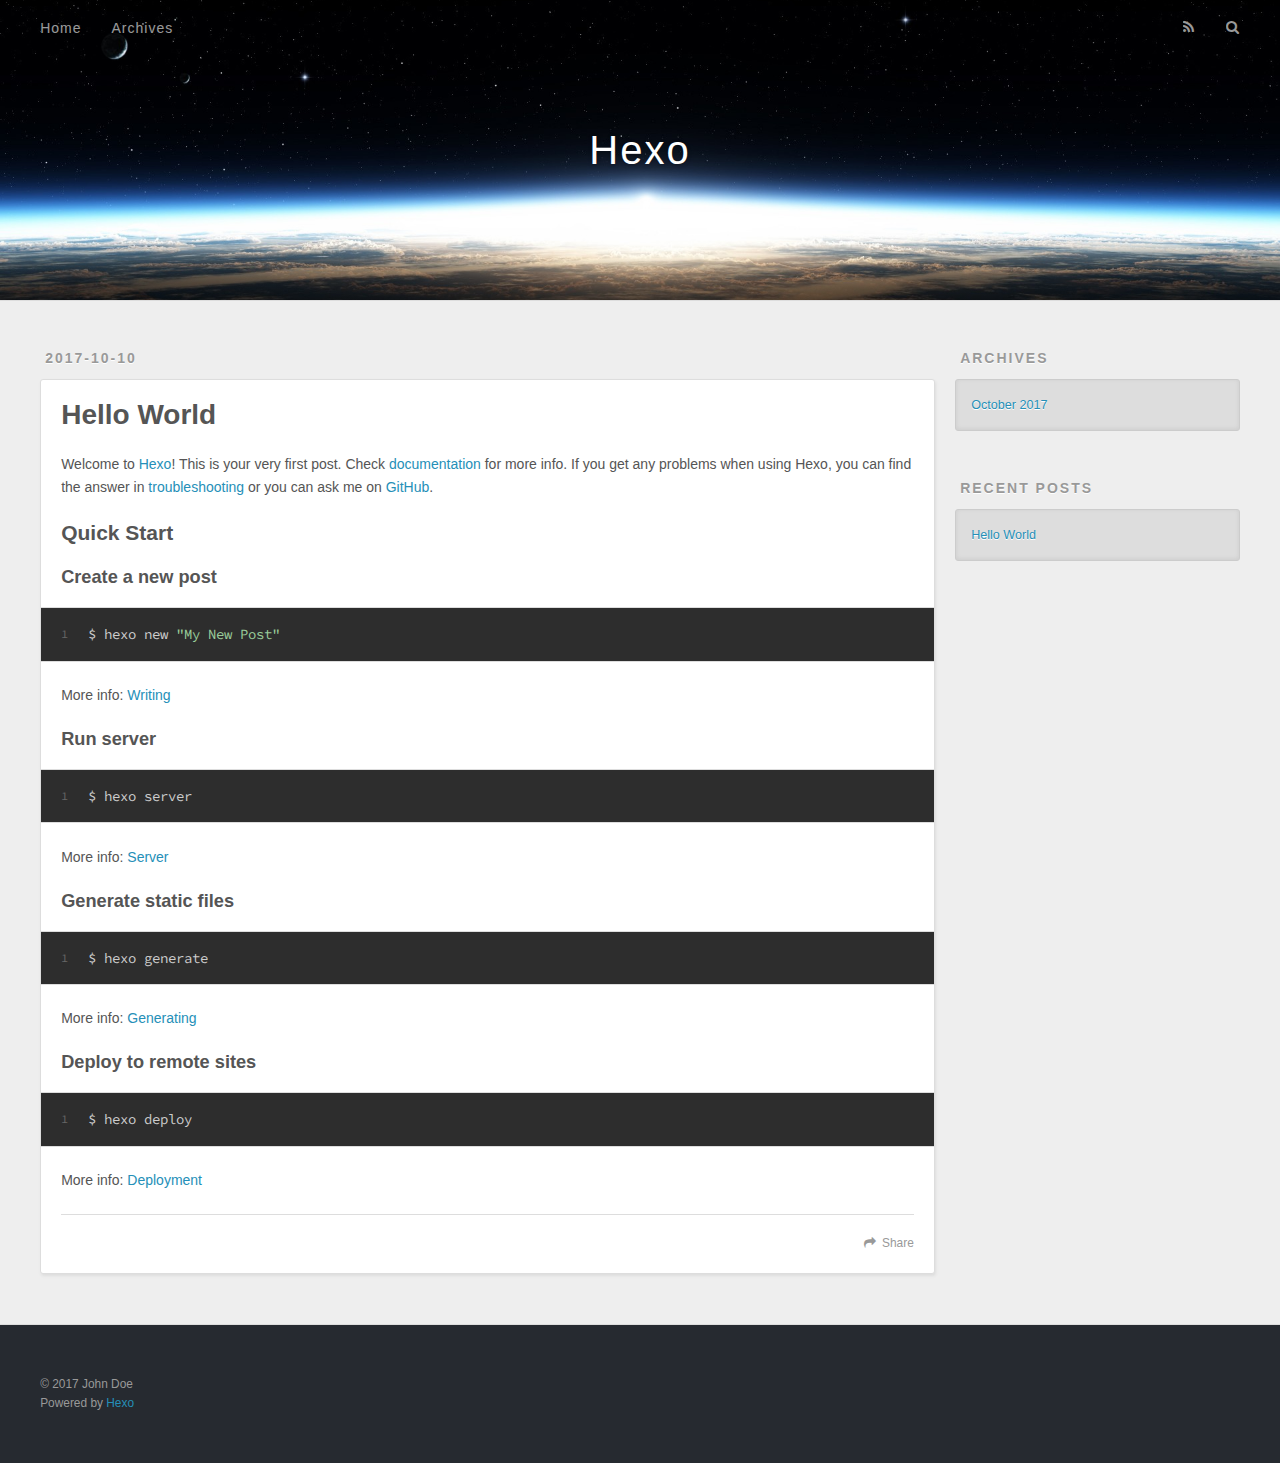
==== index.html @ ac1eaf2f "Site updated: 2017-10-10 10:57:48" ====
<!DOCTYPE html>
<html>
<head>
  <meta charset="utf-8">
  
  <title>Hexo</title>
  <meta name="viewport" content="width=device-width, initial-scale=1, maximum-scale=1">
  <meta property="og:type" content="website">
<meta property="og:title" content="Hexo">
<meta property="og:url" content="http://yoursite.com/index.html">
<meta property="og:site_name" content="Hexo">
<meta name="twitter:card" content="summary">
<meta name="twitter:title" content="Hexo">
  
    <link rel="alternate" href="/atom.xml" title="Hexo" type="application/atom+xml">
  
  
    <link rel="icon" href="/favicon.png">
  
  
    <link href="//fonts.googleapis.com/css?family=Source+Code+Pro" rel="stylesheet" type="text/css">
  
  <link rel="stylesheet" href="/css/style.css">
  

</head>

<body>
  <div id="container">
    <div id="wrap">
      <header id="header">
  <div id="banner"></div>
  <div id="header-outer" class="outer">
    <div id="header-title" class="inner">
      <h1 id="logo-wrap">
        <a href="/" id="logo">Hexo</a>
      </h1>
      
    </div>
    <div id="header-inner" class="inner">
      <nav id="main-nav">
        <a id="main-nav-toggle" class="nav-icon"></a>
        
          <a class="main-nav-link" href="/">Home</a>
        
          <a class="main-nav-link" href="/archives">Archives</a>
        
      </nav>
      <nav id="sub-nav">
        
          <a id="nav-rss-link" class="nav-icon" href="/atom.xml" title="RSS Feed"></a>
        
        <a id="nav-search-btn" class="nav-icon" title="Search"></a>
      </nav>
      <div id="search-form-wrap">
        <form action="//google.com/search" method="get" accept-charset="UTF-8" class="search-form"><input type="search" name="q" class="search-form-input" placeholder="Search"><button type="submit" class="search-form-submit">&#xF002;</button><input type="hidden" name="sitesearch" value="http://yoursite.com"></form>
      </div>
    </div>
  </div>
</header>
      <div class="outer">
        <section id="main">
  
    <article id="post-hello-world" class="article article-type-post" itemscope itemprop="blogPost">
  <div class="article-meta">
    <a href="/2017/10/10/hello-world/" class="article-date">
  <time datetime="2017-10-10T02:53:43.000Z" itemprop="datePublished">2017-10-10</time>
</a>
    
  </div>
  <div class="article-inner">
    
    
      <header class="article-header">
        
  
    <h1 itemprop="name">
      <a class="article-title" href="/2017/10/10/hello-world/">Hello World</a>
    </h1>
  

      </header>
    
    <div class="article-entry" itemprop="articleBody">
      
        <p>Welcome to <a href="https://hexo.io/" target="_blank" rel="external">Hexo</a>! This is your very first post. Check <a href="https://hexo.io/docs/" target="_blank" rel="external">documentation</a> for more info. If you get any problems when using Hexo, you can find the answer in <a href="https://hexo.io/docs/troubleshooting.html" target="_blank" rel="external">troubleshooting</a> or you can ask me on <a href="https://github.com/hexojs/hexo/issues" target="_blank" rel="external">GitHub</a>.</p>
<h2 id="Quick-Start"><a href="#Quick-Start" class="headerlink" title="Quick Start"></a>Quick Start</h2><h3 id="Create-a-new-post"><a href="#Create-a-new-post" class="headerlink" title="Create a new post"></a>Create a new post</h3><figure class="highlight bash"><table><tr><td class="gutter"><pre><div class="line">1</div></pre></td><td class="code"><pre><div class="line">$ hexo new <span class="string">"My New Post"</span></div></pre></td></tr></table></figure>
<p>More info: <a href="https://hexo.io/docs/writing.html" target="_blank" rel="external">Writing</a></p>
<h3 id="Run-server"><a href="#Run-server" class="headerlink" title="Run server"></a>Run server</h3><figure class="highlight bash"><table><tr><td class="gutter"><pre><div class="line">1</div></pre></td><td class="code"><pre><div class="line">$ hexo server</div></pre></td></tr></table></figure>
<p>More info: <a href="https://hexo.io/docs/server.html" target="_blank" rel="external">Server</a></p>
<h3 id="Generate-static-files"><a href="#Generate-static-files" class="headerlink" title="Generate static files"></a>Generate static files</h3><figure class="highlight bash"><table><tr><td class="gutter"><pre><div class="line">1</div></pre></td><td class="code"><pre><div class="line">$ hexo generate</div></pre></td></tr></table></figure>
<p>More info: <a href="https://hexo.io/docs/generating.html" target="_blank" rel="external">Generating</a></p>
<h3 id="Deploy-to-remote-sites"><a href="#Deploy-to-remote-sites" class="headerlink" title="Deploy to remote sites"></a>Deploy to remote sites</h3><figure class="highlight bash"><table><tr><td class="gutter"><pre><div class="line">1</div></pre></td><td class="code"><pre><div class="line">$ hexo deploy</div></pre></td></tr></table></figure>
<p>More info: <a href="https://hexo.io/docs/deployment.html" target="_blank" rel="external">Deployment</a></p>

      
    </div>
    <footer class="article-footer">
      <a data-url="http://yoursite.com/2017/10/10/hello-world/" data-id="cj8l0japn0000mqvlcy9vz381" class="article-share-link">Share</a>
      
      
    </footer>
  </div>
  
</article>


  

</section>
        
          <aside id="sidebar">
  
    

  
    

  
    
  
    
  <div class="widget-wrap">
    <h3 class="widget-title">Archives</h3>
    <div class="widget">
      <ul class="archive-list"><li class="archive-list-item"><a class="archive-list-link" href="/archives/2017/10/">October 2017</a></li></ul>
    </div>
  </div>


  
    
  <div class="widget-wrap">
    <h3 class="widget-title">Recent Posts</h3>
    <div class="widget">
      <ul>
        
          <li>
            <a href="/2017/10/10/hello-world/">Hello World</a>
          </li>
        
      </ul>
    </div>
  </div>

  
</aside>
        
      </div>
      <footer id="footer">
  
  <div class="outer">
    <div id="footer-info" class="inner">
      &copy; 2017 John Doe<br>
      Powered by <a href="http://hexo.io/" target="_blank">Hexo</a>
    </div>
  </div>
</footer>
    </div>
    <nav id="mobile-nav">
  
    <a href="/" class="mobile-nav-link">Home</a>
  
    <a href="/archives" class="mobile-nav-link">Archives</a>
  
</nav>
    

<script src="//ajax.googleapis.com/ajax/libs/jquery/2.0.3/jquery.min.js"></script>


  <link rel="stylesheet" href="/fancybox/jquery.fancybox.css">
  <script src="/fancybox/jquery.fancybox.pack.js"></script>


<script src="/js/script.js"></script>

  </div>
</body>
</html>
---- css/style.css ----
body {
  width: 100%;
}
body:before,
body:after {
  content: "";
  display: table;
}
body:after {
  clear: both;
}
html,
body,
div,
span,
applet,
object,
iframe,
h1,
h2,
h3,
h4,
h5,
h6,
p,
blockquote,
pre,
a,
abbr,
acronym,
address,
big,
cite,
code,
del,
dfn,
em,
img,
ins,
kbd,
q,
s,
samp,
small,
strike,
strong,
sub,
sup,
tt,
var,
dl,
dt,
dd,
ol,
ul,
li,
fieldset,
form,
label,
legend,
table,
caption,
tbody,
tfoot,
thead,
tr,
th,
td {
  margin: 0;
  padding: 0;
  border: 0;
  outline: 0;
  font-weight: inherit;
  font-style: inherit;
  font-family: inherit;
  font-size: 100%;
  vertical-align: baseline;
}
body {
  line-height: 1;
  color: #000;
  background: #fff;
}
ol,
ul {
  list-style: none;
}
table {
  border-collapse: separate;
  border-spacing: 0;
  vertical-align: middle;
}
caption,
th,
td {
  text-align: left;
  font-weight: normal;
  vertical-align: middle;
}
a img {
  border: none;
}
input,
button {
  margin: 0;
  padding: 0;
}
input::-moz-focus-inner,
button::-moz-focus-inner {
  border: 0;
  padding: 0;
}
@font-face {
  font-family: FontAwesome;
  font-style: normal;
  font-weight: normal;
  src: url("fonts/fontawesome-webfont.eot?v=#4.0.3");
  src: url("fonts/fontawesome-webfont.eot?#iefix&v=#4.0.3") format("embedded-opentype"), url("fonts/fontawesome-webfont.woff?v=#4.0.3") format("woff"), url("fonts/fontawesome-webfont.ttf?v=#4.0.3") format("truetype"), url("fonts/fontawesome-webfont.svg#fontawesomeregular?v=#4.0.3") format("svg");
}
html,
body,
#container {
  height: 100%;
}
body {
  background: #eee;
  font: 14px "Helvetica Neue", Helvetica, Arial, sans-serif;
  -webkit-text-size-adjust: 100%;
}
.outer {
  max-width: 1220px;
  margin: 0 auto;
  padding: 0 20px;
}
.outer:before,
.outer:after {
  content: "";
  display: table;
}
.outer:after {
  clear: both;
}
.inner {
  display: inline;
  float: left;
  width: 98.33333333333333%;
  margin: 0 0.833333333333333%;
}
.left,
.alignleft {
  float: left;
}
.right,
.alignright {
  float: right;
}
.clear {
  clear: both;
}
#container {
  position: relative;
}
.mobile-nav-on {
  overflow: hidden;
}
#wrap {
  height: 100%;
  width: 100%;
  position: absolute;
  top: 0;
  left: 0;
  -webkit-transition: 0.2s ease-out;
  -moz-transition: 0.2s ease-out;
  -ms-transition: 0.2s ease-out;
  transition: 0.2s ease-out;
  z-index: 1;
  background: #eee;
}
.mobile-nav-on #wrap {
  left: 280px;
}
@media screen and (min-width: 768px) {
  #main {
    display: inline;
    float: left;
    width: 73.33333333333333%;
    margin: 0 0.833333333333333%;
  }
}
.article-date,
.article-category-link,
.archive-year,
.widget-title {
  text-decoration: none;
  text-transform: uppercase;
  letter-spacing: 2px;
  color: #999;
  margin-bottom: 1em;
  margin-left: 5px;
  line-height: 1em;
  text-shadow: 0 1px #fff;
  font-weight: bold;
}
.article-inner,
.archive-article-inner {
  background: #fff;
  -webkit-box-shadow: 1px 2px 3px #ddd;
  box-shadow: 1px 2px 3px #ddd;
  border: 1px solid #ddd;
  border-radius: 3px;
}
.article-entry h1,
.widget h1 {
  font-size: 2em;
}
.article-entry h2,
.widget h2 {
  font-size: 1.5em;
}
.article-entry h3,
.widget h3 {
  font-size: 1.3em;
}
.article-entry h4,
.widget h4 {
  font-size: 1.2em;
}
.article-entry h5,
.widget h5 {
  font-size: 1em;
}
.article-entry h6,
.widget h6 {
  font-size: 1em;
  color: #999;
}
.article-entry hr,
.widget hr {
  border: 1px dashed #ddd;
}
.article-entry strong,
.widget strong {
  font-weight: bold;
}
.article-entry em,
.widget em,
.article-entry cite,
.widget cite {
  font-style: italic;
}
.article-entry sup,
.widget sup,
.article-entry sub,
.widget sub {
  font-size: 0.75em;
  line-height: 0;
  position: relative;
  vertical-align: baseline;
}
.article-entry sup,
.widget sup {
  top: -0.5em;
}
.article-entry sub,
.widget sub {
  bottom: -0.2em;
}
.article-entry small,
.widget small {
  font-size: 0.85em;
}
.article-entry acronym,
.widget acronym,
.article-entry abbr,
.widget abbr {
  border-bottom: 1px dotted;
}
.article-entry ul,
.widget ul,
.article-entry ol,
.widget ol,
.article-entry dl,
.widget dl {
  margin: 0 20px;
  line-height: 1.6em;
}
.article-entry ul ul,
.widget ul ul,
.article-entry ol ul,
.widget ol ul,
.article-entry ul ol,
.widget ul ol,
.article-entry ol ol,
.widget ol ol {
  margin-top: 0;
  margin-bottom: 0;
}
.article-entry ul,
.widget ul {
  list-style: disc;
}
.article-entry ol,
.widget ol {
  list-style: decimal;
}
.article-entry dt,
.widget dt {
  font-weight: bold;
}
#header {
  height: 300px;
  position: relative;
  border-bottom: 1px solid #ddd;
}
#header:before,
#header:after {
  content: "";
  position: absolute;
  left: 0;
  right: 0;
  height: 40px;
}
#header:before {
  top: 0;
  background: -webkit-linear-gradient(rgba(0,0,0,0.2), transparent);
  background: -moz-linear-gradient(rgba(0,0,0,0.2), transparent);
  background: -ms-linear-gradient(rgba(0,0,0,0.2), transparent);
  background: linear-gradient(rgba(0,0,0,0.2), transparent);
}
#header:after {
  bottom: 0;
  background: -webkit-linear-gradient(transparent, rgba(0,0,0,0.2));
  background: -moz-linear-gradient(transparent, rgba(0,0,0,0.2));
  background: -ms-linear-gradient(transparent, rgba(0,0,0,0.2));
  background: linear-gradient(transparent, rgba(0,0,0,0.2));
}
#header-outer {
  height: 100%;
  position: relative;
}
#header-inner {
  position: relative;
  overflow: hidden;
}
#banner {
  position: absolute;
  top: 0;
  left: 0;
  width: 100%;
  height: 100%;
  background: url("images/banner.jpg") center #000;
  -webkit-background-size: cover;
  -moz-background-size: cover;
  background-size: cover;
  z-index: -1;
}
#header-title {
  text-align: center;
  height: 40px;
  position: absolute;
  top: 50%;
  left: 0;
  margin-top: -20px;
}
#logo,
#subtitle {
  text-decoration: none;
  color: #fff;
  font-weight: 300;
  text-shadow: 0 1px 4px rgba(0,0,0,0.3);
}
#logo {
  font-size: 40px;
  line-height: 40px;
  letter-spacing: 2px;
}
#subtitle {
  font-size: 16px;
  line-height: 16px;
  letter-spacing: 1px;
}
#subtitle-wrap {
  margin-top: 16px;
}
#main-nav {
  float: left;
  margin-left: -15px;
}
.nav-icon,
.main-nav-link {
  float: left;
  color: #fff;
  opacity: 0.6;
  text-decoration: none;
  text-shadow: 0 1px rgba(0,0,0,0.2);
  -webkit-transition: opacity 0.2s;
  -moz-transition: opacity 0.2s;
  -ms-transition: opacity 0.2s;
  transition: opacity 0.2s;
  display: block;
  padding: 20px 15px;
}
.nav-icon:hover,
.main-nav-link:hover {
  opacity: 1;
}
.nav-icon {
  font-family: FontAwesome;
  text-align: center;
  font-size: 14px;
  width: 14px;
  height: 14px;
  padding: 20px 15px;
  position: relative;
  cursor: pointer;
}
.main-nav-link {
  font-weight: 300;
  letter-spacing: 1px;
}
@media screen and (max-width: 479px) {
  .main-nav-link {
    display: none;
  }
}
#main-nav-toggle {
  display: none;
}
#main-nav-toggle:before {
  content: "\f0c9";
}
@media screen and (max-width: 479px) {
  #main-nav-toggle {
    display: block;
  }
}
#sub-nav {
  float: right;
  margin-right: -15px;
}
#nav-rss-link:before {
  content: "\f09e";
}
#nav-search-btn:before {
  content: "\f002";
}
#search-form-wrap {
  position: absolute;
  top: 15px;
  width: 150px;
  height: 30px;
  right: -150px;
  opacity: 0;
  -webkit-transition: 0.2s ease-out;
  -moz-transition: 0.2s ease-out;
  -ms-transition: 0.2s ease-out;
  transition: 0.2s ease-out;
}
#search-form-wrap.on {
  opacity: 1;
  right: 0;
}
@media screen and (max-width: 479px) {
  #search-form-wrap {
    width: 100%;
    right: -100%;
  }
}
.search-form {
  position: absolute;
  top: 0;
  left: 0;
  right: 0;
  background: #fff;
  padding: 5px 15px;
  border-radius: 15px;
  -webkit-box-shadow: 0 0 10px rgba(0,0,0,0.3);
  box-shadow: 0 0 10px rgba(0,0,0,0.3);
}
.search-form-input {
  border: none;
  background: none;
  color: #555;
  width: 100%;
  font: 13px "Helvetica Neue", Helvetica, Arial, sans-serif;
  outline: none;
}
.search-form-input::-webkit-search-results-decoration,
.search-form-input::-webkit-search-cancel-button {
  -webkit-appearance: none;
}
.search-form-submit {
  position: absolute;
  top: 50%;
  right: 10px;
  margin-top: -7px;
  font: 13px FontAwesome;
  border: none;
  background: none;
  color: #bbb;
  cursor: pointer;
}
.search-form-submit:hover,
.search-form-submit:focus {
  color: #777;
}
.article {
  margin: 50px 0;
}
.article-inner {
  overflow: hidden;
}
.article-meta:before,
.article-meta:after {
  content: "";
  display: table;
}
.article-meta:after {
  clear: both;
}
.article-date {
  float: left;
}
.article-category {
  float: left;
  line-height: 1em;
  color: #ccc;
  text-shadow: 0 1px #fff;
  margin-left: 8px;
}
.article-category:before {
  content: "\2022";
}
.article-category-link {
  margin: 0 12px 1em;
}
.article-header {
  padding: 20px 20px 0;
}
.article-title {
  text-decoration: none;
  font-size: 2em;
  font-weight: bold;
  color: #555;
  line-height: 1.1em;
  -webkit-transition: color 0.2s;
  -moz-transition: color 0.2s;
  -ms-transition: color 0.2s;
  transition: color 0.2s;
}
a.article-title:hover {
  color: #258fb8;
}
.article-entry {
  color: #555;
  padding: 0 20px;
}
.article-entry:before,
.article-entry:after {
  content: "";
  display: table;
}
.article-entry:after {
  clear: both;
}
.article-entry p,
.article-entry table {
  line-height: 1.6em;
  margin: 1.6em 0;
}
.article-entry h1,
.article-entry h2,
.article-entry h3,
.article-entry h4,
.article-entry h5,
.article-entry h6 {
  font-weight: bold;
}
.article-entry h1,
.article-entry h2,
.article-entry h3,
.article-entry h4,
.article-entry h5,
.article-entry h6 {
  line-height: 1.1em;
  margin: 1.1em 0;
}
.article-entry a {
  color: #258fb8;
  text-decoration: none;
}
.article-entry a:hover {
  text-decoration: underline;
}
.article-entry ul,
.article-entry ol,
.article-entry dl {
  margin-top: 1.6em;
  margin-bottom: 1.6em;
}
.article-entry img,
.article-entry video {
  max-width: 100%;
  height: auto;
  display: block;
  margin: auto;
}
.article-entry iframe {
  border: none;
}
.article-entry table {
  width: 100%;
  border-collapse: collapse;
  border-spacing: 0;
}
.article-entry th {
  font-weight: bold;
  border-bottom: 3px solid #ddd;
  padding-bottom: 0.5em;
}
.article-entry td {
  border-bottom: 1px solid #ddd;
  padding: 10px 0;
}
.article-entry blockquote {
  font-family: Georgia, "Times New Roman", serif;
  font-size: 1.4em;
  margin: 1.6em 20px;
  text-align: center;
}
.article-entry blockquote footer {
  font-size: 14px;
  margin: 1.6em 0;
  font-family: "Helvetica Neue", Helvetica, Arial, sans-serif;
}
.article-entry blockquote footer cite:before {
  content: "—";
  padding: 0 0.5em;
}
.article-entry .pullquote {
  text-align: left;
  width: 45%;
  margin: 0;
}
.article-entry .pullquote.left {
  margin-left: 0.5em;
  margin-right: 1em;
}
.article-entry .pullquote.right {
  margin-right: 0.5em;
  margin-left: 1em;
}
.article-entry .caption {
  color: #999;
  display: block;
  font-size: 0.9em;
  margin-top: 0.5em;
  position: relative;
  text-align: center;
}
.article-entry .video-container {
  position: relative;
  padding-top: 56.25%;
  height: 0;
  overflow: hidden;
}
.article-entry .video-container iframe,
.article-entry .video-container object,
.article-entry .video-container embed {
  position: absolute;
  top: 0;
  left: 0;
  width: 100%;
  height: 100%;
  margin-top: 0;
}
.article-more-link a {
  display: inline-block;
  line-height: 1em;
  padding: 6px 15px;
  border-radius: 15px;
  background: #eee;
  color: #999;
  text-shadow: 0 1px #fff;
  text-decoration: none;
}
.article-more-link a:hover {
  background: #258fb8;
  color: #fff;
  text-decoration: none;
  text-shadow: 0 1px #1e7293;
}
.article-footer {
  font-size: 0.85em;
  line-height: 1.6em;
  border-top: 1px solid #ddd;
  padding-top: 1.6em;
  margin: 0 20px 20px;
}
.article-footer:before,
.article-footer:after {
  content: "";
  display: table;
}
.article-footer:after {
  clear: both;
}
.article-footer a {
  color: #999;
  text-decoration: none;
}
.article-footer a:hover {
  color: #555;
}
.article-tag-list-item {
  float: left;
  margin-right: 10px;
}
.article-tag-list-link:before {
  content: "#";
}
.article-comment-link {
  float: right;
}
.article-comment-link:before {
  content: "\f075";
  font-family: FontAwesome;
  padding-right: 8px;
}
.article-share-link {
  cursor: pointer;
  float: right;
  margin-left: 20px;
}
.article-share-link:before {
  content: "\f064";
  font-family: FontAwesome;
  padding-right: 6px;
}
#article-nav {
  position: relative;
}
#article-nav:before,
#article-nav:after {
  content: "";
  display: table;
}
#article-nav:after {
  clear: both;
}
@media screen and (min-width: 768px) {
  #article-nav {
    margin: 50px 0;
  }
  #article-nav:before {
    width: 8px;
    height: 8px;
    position: absolute;
    top: 50%;
    left: 50%;
    margin-top: -4px;
    margin-left: -4px;
    content: "";
    border-radius: 50%;
    background: #ddd;
    -webkit-box-shadow: 0 1px 2px #fff;
    box-shadow: 0 1px 2px #fff;
  }
}
.article-nav-link-wrap {
  text-decoration: none;
  text-shadow: 0 1px #fff;
  color: #999;
  -webkit-box-sizing: border-box;
  -moz-box-sizing: border-box;
  box-sizing: border-box;
  margin-top: 50px;
  text-align: center;
  display: block;
}
.article-nav-link-wrap:hover {
  color: #555;
}
@media screen and (min-width: 768px) {
  .article-nav-link-wrap {
    width: 50%;
    margin-top: 0;
  }
}
@media screen and (min-width: 768px) {
  #article-nav-newer {
    float: left;
    text-align: right;
    padding-right: 20px;
  }
}
@media screen and (min-width: 768px) {
  #article-nav-older {
    float: right;
    text-align: left;
    padding-left: 20px;
  }
}
.article-nav-caption {
  text-transform: uppercase;
  letter-spacing: 2px;
  color: #ddd;
  line-height: 1em;
  font-weight: bold;
}
#article-nav-newer .article-nav-caption {
  margin-right: -2px;
}
.article-nav-title {
  font-size: 0.85em;
  line-height: 1.6em;
  margin-top: 0.5em;
}
.article-share-box {
  position: absolute;
  display: none;
  background: #fff;
  -webkit-box-shadow: 1px 2px 10px rgba(0,0,0,0.2);
  box-shadow: 1px 2px 10px rgba(0,0,0,0.2);
  border-radius: 3px;
  margin-left: -145px;
  overflow: hidden;
  z-index: 1;
}
.article-share-box.on {
  display: block;
}
.article-share-input {
  width: 100%;
  background: none;
  -webkit-box-sizing: border-box;
  -moz-box-sizing: border-box;
  box-sizing: border-box;
  font: 14px "Helvetica Neue", Helvetica, Arial, sans-serif;
  padding: 0 15px;
  color: #555;
  outline: none;
  border: 1px solid #ddd;
  border-radius: 3px 3px 0 0;
  height: 36px;
  line-height: 36px;
}
.article-share-links {
  background: #eee;
}
.article-share-links:before,
.article-share-links:after {
  content: "";
  display: table;
}
.article-share-links:after {
  clear: both;
}
.article-share-twitter,
.article-share-facebook,
.article-share-pinterest,
.article-share-google {
  width: 50px;
  height: 36px;
  display: block;
  float: left;
  position: relative;
  color: #999;
  text-shadow: 0 1px #fff;
}
.article-share-twitter:before,
.article-share-facebook:before,
.article-share-pinterest:before,
.article-share-google:before {
  font-size: 20px;
  font-family: FontAwesome;
  width: 20px;
  height: 20px;
  position: absolute;
  top: 50%;
  left: 50%;
  margin-top: -10px;
  margin-left: -10px;
  text-align: center;
}
.article-share-twitter:hover,
.article-share-facebook:hover,
.article-share-pinterest:hover,
.article-share-google:hover {
  color: #fff;
}
.article-share-twitter:before {
  content: "\f099";
}
.article-share-twitter:hover {
  background: #00aced;
  text-shadow: 0 1px #008abe;
}
.article-share-facebook:before {
  content: "\f09a";
}
.article-share-facebook:hover {
  background: #3b5998;
  text-shadow: 0 1px #2f477a;
}
.article-share-pinterest:before {
  content: "\f0d2";
}
.article-share-pinterest:hover {
  background: #cb2027;
  text-shadow: 0 1px #a21a1f;
}
.article-share-google:before {
  content: "\f0d5";
}
.article-share-google:hover {
  background: #dd4b39;
  text-shadow: 0 1px #be3221;
}
.article-gallery {
  background: #000;
  position: relative;
}
.article-gallery-photos {
  position: relative;
  overflow: hidden;
}
.article-gallery-img {
  display: none;
  max-width: 100%;
}
.article-gallery-img:first-child {
  display: block;
}
.article-gallery-img.loaded {
  position: absolute;
  display: block;
}
.article-gallery-img img {
  display: block;
  max-width: 100%;
  margin: 0 auto;
}
#comments {
  background: #fff;
  -webkit-box-shadow: 1px 2px 3px #ddd;
  box-shadow: 1px 2px 3px #ddd;
  padding: 20px;
  border: 1px solid #ddd;
  border-radius: 3px;
  margin: 50px 0;
}
#comments a {
  color: #258fb8;
}
.archives-wrap {
  margin: 50px 0;
}
.archives:before,
.archives:after {
  content: "";
  display: table;
}
.archives:after {
  clear: both;
}
.archive-year-wrap {
  margin-bottom: 1em;
}
.archives {
  -webkit-column-gap: 10px;
  -moz-column-gap: 10px;
  column-gap: 10px;
}
@media screen and (min-width: 480px) and (max-width: 767px) {
  .archives {
    -webkit-column-count: 2;
    -moz-column-count: 2;
    column-count: 2;
  }
}
@media screen and (min-width: 768px) {
  .archives {
    -webkit-column-count: 3;
    -moz-column-count: 3;
    column-count: 3;
  }
}
.archive-article {
  -webkit-column-break-inside: avoid;
  page-break-inside: avoid;
  overflow: hidden;
  break-inside: avoid-column;
}
.archive-article-inner {
  padding: 10px;
  margin-bottom: 15px;
}
.archive-article-title {
  text-decoration: none;
  font-weight: bold;
  color: #555;
  -webkit-transition: color 0.2s;
  -moz-transition: color 0.2s;
  -ms-transition: color 0.2s;
  transition: color 0.2s;
  line-height: 1.6em;
}
.archive-article-title:hover {
  color: #258fb8;
}
.archive-article-footer {
  margin-top: 1em;
}
.archive-article-date {
  color: #999;
  text-decoration: none;
  font-size: 0.85em;
  line-height: 1em;
  margin-bottom: 0.5em;
  display: block;
}
#page-nav {
  margin: 50px auto;
  background: #fff;
  -webkit-box-shadow: 1px 2px 3px #ddd;
  box-shadow: 1px 2px 3px #ddd;
  border: 1px solid #ddd;
  border-radius: 3px;
  text-align: center;
  color: #999;
  overflow: hidden;
}
#page-nav:before,
#page-nav:after {
  content: "";
  display: table;
}
#page-nav:after {
  clear: both;
}
#page-nav a,
#page-nav span {
  padding: 10px 20px;
  line-height: 1;
  height: 2ex;
}
#page-nav a {
  color: #999;
  text-decoration: none;
}
#page-nav a:hover {
  background: #999;
  color: #fff;
}
#page-nav .prev {
  float: left;
}
#page-nav .next {
  float: right;
}
#page-nav .page-number {
  display: inline-block;
}
@media screen and (max-width: 479px) {
  #page-nav .page-number {
    display: none;
  }
}
#page-nav .current {
  color: #555;
  font-weight: bold;
}
#page-nav .space {
  color: #ddd;
}
#footer {
  background: #262a30;
  padding: 50px 0;
  border-top: 1px solid #ddd;
  color: #999;
}
#footer a {
  color: #258fb8;
  text-decoration: none;
}
#footer a:hover {
  text-decoration: underline;
}
#footer-info {
  line-height: 1.6em;
  font-size: 0.85em;
}
.article-entry pre,
.article-entry .highlight {
  background: #2d2d2d;
  margin: 0 -20px;
  padding: 15px 20px;
  border-style: solid;
  border-color: #ddd;
  border-width: 1px 0;
  overflow: auto;
  color: #ccc;
  line-height: 22.400000000000002px;
}
.article-entry .highlight .gutter pre,
.article-entry .gist .gist-file .gist-data .line-numbers {
  color: #666;
  font-size: 0.85em;
}
.article-entry pre,
.article-entry code {
  font-family: "Source Code Pro", Consolas, Monaco, Menlo, Consolas, monospace;
}
.article-entry code {
  background: #eee;
  text-shadow: 0 1px #fff;
  padding: 0 0.3em;
}
.article-entry pre code {
  background: none;
  text-shadow: none;
  padding: 0;
}
.article-entry .highlight pre {
  border: none;
  margin: 0;
  padding: 0;
}
.article-entry .highlight table {
  margin: 0;
  width: auto;
}
.article-entry .highlight td {
  border: none;
  padding: 0;
}
.article-entry .highlight figcaption {
  font-size: 0.85em;
  color: #999;
  line-height: 1em;
  margin-bottom: 1em;
}
.article-entry .highlight figcaption:before,
.article-entry .highlight figcaption:after {
  content: "";
  display: table;
}
.article-entry .highlight figcaption:after {
  clear: both;
}
.article-entry .highlight figcaption a {
  float: right;
}
.article-entry .highlight .gutter pre {
  text-align: right;
  padding-right: 20px;
}
.article-entry .highlight .line {
  height: 22.400000000000002px;
}
.article-entry .highlight .line.marked {
  background: #515151;
}
.article-entry .gist {
  margin: 0 -20px;
  border-style: solid;
  border-color: #ddd;
  border-width: 1px 0;
  background: #2d2d2d;
  padding: 15px 20px 15px 0;
}
.article-entry .gist .gist-file {
  border: none;
  font-family: "Source Code Pro", Consolas, Monaco, Menlo, Consolas, monospace;
  margin: 0;
}
.article-entry .gist .gist-file .gist-data {
  background: none;
  border: none;
}
.article-entry .gist .gist-file .gist-data .line-numbers {
  background: none;
  border: none;
  padding: 0 20px 0 0;
}
.article-entry .gist .gist-file .gist-data .line-data {
  padding: 0 !important;
}
.article-entry .gist .gist-file .highlight {
  margin: 0;
  padding: 0;
  border: none;
}
.article-entry .gist .gist-file .gist-meta {
  background: #2d2d2d;
  color: #999;
  font: 0.85em "Helvetica Neue", Helvetica, Arial, sans-serif;
  text-shadow: 0 0;
  padding: 0;
  margin-top: 1em;
  margin-left: 20px;
}
.article-entry .gist .gist-file .gist-meta a {
  color: #258fb8;
  font-weight: normal;
}
.article-entry .gist .gist-file .gist-meta a:hover {
  text-decoration: underline;
}
pre .comment,
pre .title {
  color: #999;
}
pre .variable,
pre .attribute,
pre .tag,
pre .regexp,
pre .ruby .constant,
pre .xml .tag .title,
pre .xml .pi,
pre .xml .doctype,
pre .html .doctype,
pre .css .id,
pre .css .class,
pre .css .pseudo {
  color: #f2777a;
}
pre .number,
pre .preprocessor,
pre .built_in,
pre .literal,
pre .params,
pre .constant {
  color: #f99157;
}
pre .class,
pre .ruby .class .title,
pre .css .rules .attribute {
  color: #9c9;
}
pre .string,
pre .value,
pre .inheritance,
pre .header,
pre .ruby .symbol,
pre .xml .cdata {
  color: #9c9;
}
pre .css .hexcolor {
  color: #6cc;
}
pre .function,
pre .python .decorator,
pre .python .title,
pre .ruby .function .title,
pre .ruby .title .keyword,
pre .perl .sub,
pre .javascript .title,
pre .coffeescript .title {
  color: #69c;
}
pre .keyword,
pre .javascript .function {
  color: #c9c;
}
@media screen and (max-width: 479px) {
  #mobile-nav {
    position: absolute;
    top: 0;
    left: 0;
    width: 280px;
    height: 100%;
    background: #191919;
    border-right: 1px solid #fff;
  }
}
@media screen and (max-width: 479px) {
  .mobile-nav-link {
    display: block;
    color: #999;
    text-decoration: none;
    padding: 15px 20px;
    font-weight: bold;
  }
  .mobile-nav-link:hover {
    color: #fff;
  }
}
@media screen and (min-width: 768px) {
  #sidebar {
    display: inline;
    float: left;
    width: 23.333333333333332%;
    margin: 0 0.833333333333333%;
  }
}
.widget-wrap {
  margin: 50px 0;
}
.widget {
  color: #777;
  text-shadow: 0 1px #fff;
  background: #ddd;
  -webkit-box-shadow: 0 -1px 4px #ccc inset;
  box-shadow: 0 -1px 4px #ccc inset;
  border: 1px solid #ccc;
  padding: 15px;
  border-radius: 3px;
}
.widget a {
  color: #258fb8;
  text-decoration: none;
}
.widget a:hover {
  text-decoration: underline;
}
.widget ul ul,
.widget ol ul,
.widget dl ul,
.widget ul ol,
.widget ol ol,
.widget dl ol,
.widget ul dl,
.widget ol dl,
.widget dl dl {
  margin-left: 15px;
  list-style: disc;
}
.widget {
  line-height: 1.6em;
  word-wrap: break-word;
  font-size: 0.9em;
}
.widget ul,
.widget ol {
  list-style: none;
  margin: 0;
}
.widget ul ul,
.widget ol ul,
.widget ul ol,
.widget ol ol {
  margin: 0 20px;
}
.widget ul ul,
.widget ol ul {
  list-style: disc;
}
.widget ul ol,
.widget ol ol {
  list-style: decimal;
}
.category-list-count,
.tag-list-count,
.archive-list-count {
  padding-left: 5px;
  color: #999;
  font-size: 0.85em;
}
.category-list-count:before,
.tag-list-count:before,
.archive-list-count:before {
  content: "(";
}
.category-list-count:after,
.tag-list-count:after,
.archive-list-count:after {
  content: ")";
}
.tagcloud a {
  margin-right: 5px;
  display: inline-block;
}
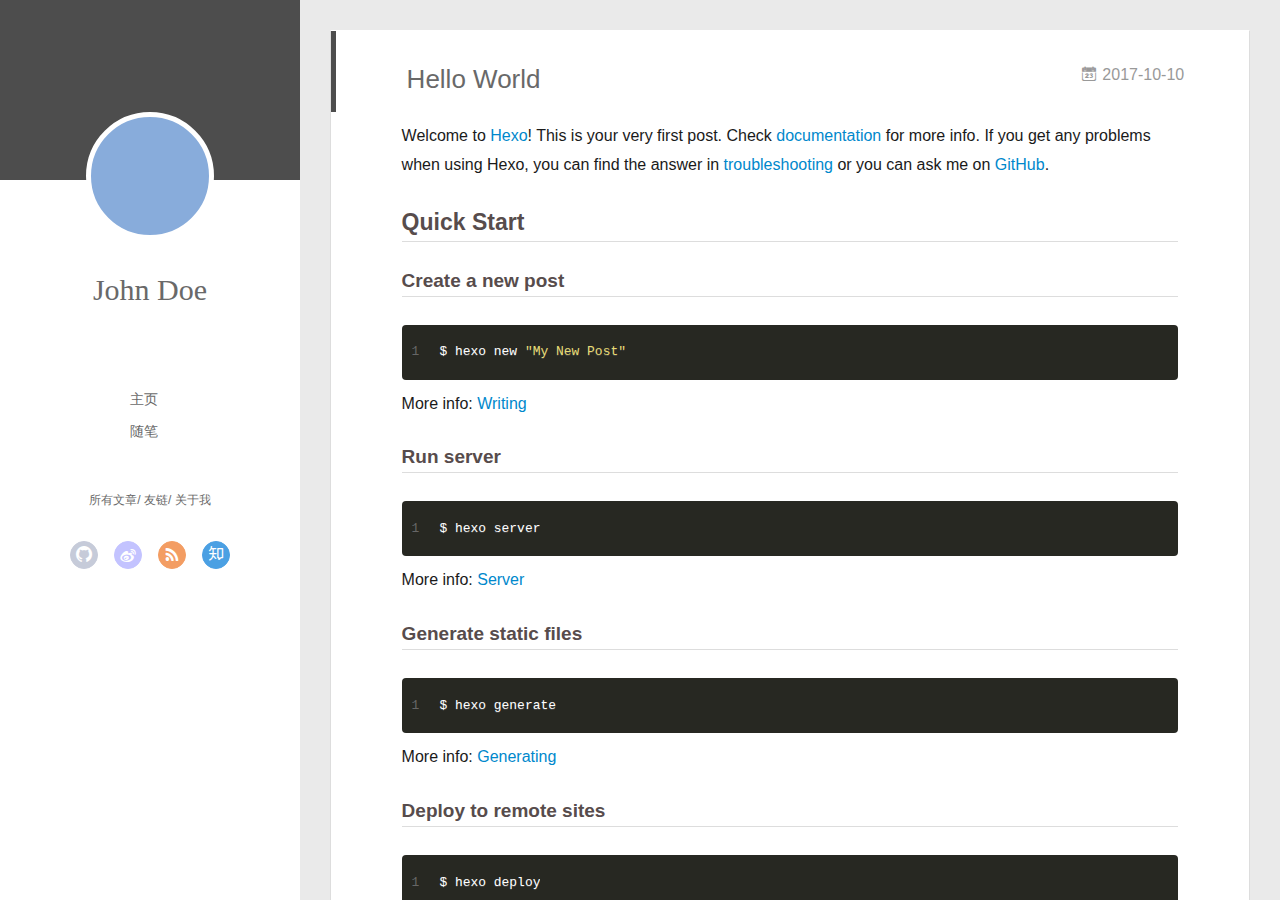
==== commit d884240c: "Site updated: 2017-10-10 11:09:12" ====
--- a/index.html
+++ b/index.html
@@ -3,6 +3,9 @@
 <head>
   <meta charset="utf-8">
   
+  <meta name="renderer" content="webkit">
+  <meta http-equiv="X-UA-Compatible" content="IE=edge" >
+  <link rel="dns-prefetch" href="http://yoursite.com">
   <title>Hexo</title>
   <meta name="viewport" content="width=device-width, initial-scale=1, maximum-scale=1">
   <meta property="og:type" content="website">
@@ -12,64 +15,144 @@
 <meta name="twitter:card" content="summary">
 <meta name="twitter:title" content="Hexo">
   
-    <link rel="alternate" href="/atom.xml" title="Hexo" type="application/atom+xml">
+    <link rel="alternative" href="/atom.xml" title="Hexo" type="application/atom+xml">
   
   
     <link rel="icon" href="/favicon.png">
   
-  
-    <link href="//fonts.googleapis.com/css?family=Source+Code+Pro" rel="stylesheet" type="text/css">
-  
-  <link rel="stylesheet" href="/css/style.css">
+  <link rel="stylesheet" type="text/css" href="/./main.507b3a.css">
+  <style type="text/css">
+  
+    #container.show {
+      background: linear-gradient(200deg,#a0cfe4,#e8c37e);
+    }
+  </style>
+  
+
   
 
 </head>
 
 <body>
-  <div id="container">
-    <div id="wrap">
-      <header id="header">
-  <div id="banner"></div>
-  <div id="header-outer" class="outer">
-    <div id="header-title" class="inner">
-      <h1 id="logo-wrap">
-        <a href="/" id="logo">Hexo</a>
-      </h1>
-      
-    </div>
-    <div id="header-inner" class="inner">
-      <nav id="main-nav">
-        <a id="main-nav-toggle" class="nav-icon"></a>
-        
-          <a class="main-nav-link" href="/">Home</a>
-        
-          <a class="main-nav-link" href="/archives">Archives</a>
-        
-      </nav>
-      <nav id="sub-nav">
-        
-          <a id="nav-rss-link" class="nav-icon" href="/atom.xml" title="RSS Feed"></a>
-        
-        <a id="nav-search-btn" class="nav-icon" title="Search"></a>
-      </nav>
-      <div id="search-form-wrap">
-        <form action="//google.com/search" method="get" accept-charset="UTF-8" class="search-form"><input type="search" name="q" class="search-form-input" placeholder="Search"><button type="submit" class="search-form-submit">&#xF002;</button><input type="hidden" name="sitesearch" value="http://yoursite.com"></form>
-      </div>
-    </div>
-  </div>
-</header>
-      <div class="outer">
-        <section id="main">
-  
-    <article id="post-hello-world" class="article article-type-post" itemscope itemprop="blogPost">
-  <div class="article-meta">
-    <a href="/2017/10/10/hello-world/" class="article-date">
-  <time datetime="2017-10-10T02:53:43.000Z" itemprop="datePublished">2017-10-10</time>
-</a>
-    
-  </div>
+  <div id="container" q-class="show:isCtnShow">
+    <canvas id="anm-canvas" class="anm-canvas"></canvas>
+    <div class="left-col" q-class="show:isShow">
+      
+<div class="overlay" style="background: #4d4d4d"></div>
+<div class="intrude-less">
+	<header id="header" class="inner">
+		<a href="" class="profilepic">
+			<img src="" class="js-avatar">
+		</a>
+		<hgroup>
+		  <h1 class="header-author"><a href="">John Doe</a></h1>
+		</hgroup>
+		
+
+		<nav class="header-menu">
+			<ul>
+			
+				<li><a href="/">主页</a></li>
+	        
+				<li><a href="/tags/随笔/">随笔</a></li>
+	        
+			</ul>
+		</nav>
+		<nav class="header-smart-menu">
+    		
+    			
+    			<a q-on="click: openSlider(e, 'innerArchive')" href="javascript:void(0)">所有文章</a>
+    			
+            
+    			
+    			<a q-on="click: openSlider(e, 'friends')" href="javascript:void(0)">友链</a>
+    			
+            
+    			
+    			<a q-on="click: openSlider(e, 'aboutme')" href="javascript:void(0)">关于我</a>
+    			
+            
+		</nav>
+		<nav class="header-nav">
+			<div class="social">
+				
+					<a class="github" target="_blank" href="#" title="github"><i class="icon-github"></i></a>
+		        
+					<a class="weibo" target="_blank" href="#" title="weibo"><i class="icon-weibo"></i></a>
+		        
+					<a class="rss" target="_blank" href="#" title="rss"><i class="icon-rss"></i></a>
+		        
+					<a class="zhihu" target="_blank" href="#" title="zhihu"><i class="icon-zhihu"></i></a>
+		        
+			</div>
+		</nav>
+	</header>		
+</div>
+
+    </div>
+    <div class="mid-col" q-class="show:isShow,hide:isShow|isFalse">
+      
+<nav id="mobile-nav">
+  	<div class="overlay js-overlay" style="background: #4d4d4d"></div>
+	<div class="btnctn js-mobile-btnctn">
+  		<div class="slider-trigger list" q-on="click: openSlider(e)"><i class="icon icon-sort"></i></div>
+	</div>
+	<div class="intrude-less">
+		<header id="header" class="inner">
+			<div class="profilepic">
+				<img src="" class="js-avatar">
+			</div>
+			<hgroup>
+			  <h1 class="header-author js-header-author">John Doe</h1>
+			</hgroup>
+			
+			
+			
+				
+			
+				
+			
+			
+			
+			<nav class="header-nav">
+				<div class="social">
+					
+						<a class="github" target="_blank" href="#" title="github"><i class="icon-github"></i></a>
+			        
+						<a class="weibo" target="_blank" href="#" title="weibo"><i class="icon-weibo"></i></a>
+			        
+						<a class="rss" target="_blank" href="#" title="rss"><i class="icon-rss"></i></a>
+			        
+						<a class="zhihu" target="_blank" href="#" title="zhihu"><i class="icon-zhihu"></i></a>
+			        
+				</div>
+			</nav>
+
+			<nav class="header-menu js-header-menu">
+				<ul style="width: 50%">
+				
+				
+					<li style="width: 50%"><a href="/">主页</a></li>
+		        
+					<li style="width: 50%"><a href="/tags/随笔/">随笔</a></li>
+		        
+				</ul>
+			</nav>
+		</header>				
+	</div>
+	<div class="mobile-mask" style="display:none" q-show="isShow"></div>
+</nav>
+
+      <div id="wrapper" class="body-wrap">
+        <div class="menu-l">
+          <div class="canvas-wrap">
+            <canvas data-colors="#eaeaea" data-sectionHeight="100" data-contentId="js-content" id="myCanvas1" class="anm-canvas"></canvas>
+          </div>
+          <div id="js-content" class="content-ll">
+            
+  
+    <article id="post-hello-world" class="article article-type-post  article-index" itemscope itemprop="blogPost">
   <div class="article-inner">
-    
     
       <header class="article-header">
         
@@ -79,6 +162,11 @@
     </h1>
   
 
+        
+        <a href="/2017/10/10/hello-world/" class="archive-article-date">
+  	<time datetime="2017-10-10T02:53:43.000Z" itemprop="datePublished"><i class="icon-calendar icon"></i>2017-10-10</time>
+</a>
+        
       </header>
     
     <div class="article-entry" itemprop="articleBody">
@@ -94,87 +182,292 @@
 <p>More info: <a href="https://hexo.io/docs/deployment.html" target="_blank" rel="external">Deployment</a></p>
 
       
-    </div>
-    <footer class="article-footer">
-      <a data-url="http://yoursite.com/2017/10/10/hello-world/" data-id="cj8l0japn0000mqvlcy9vz381" class="article-share-link">Share</a>
-      
-      
-    </footer>
+
+      
+    </div>
+    <div class="article-info article-info-index">
+      
+      
+      
+
+      
+        <p class="article-more-link">
+          <a class="article-more-a" href="/2017/10/10/hello-world/">展开全文 >></a>
+        </p>
+      
+
+      
+      <div class="clearfix"></div>
+    </div>
   </div>
-  
 </article>
 
-
-  
-
-</section>
-        
-          <aside id="sidebar">
-  
-    
-
-  
-    
-
-  
-    
-  
-    
-  <div class="widget-wrap">
-    <h3 class="widget-title">Archives</h3>
-    <div class="widget">
-      <ul class="archive-list"><li class="archive-list-item"><a class="archive-list-link" href="/archives/2017/10/">October 2017</a></li></ul>
-    </div>
-  </div>
-
-
-  
-    
-  <div class="widget-wrap">
-    <h3 class="widget-title">Recent Posts</h3>
-    <div class="widget">
-      <ul>
-        
-          <li>
-            <a href="/2017/10/10/hello-world/">Hello World</a>
-          </li>
-        
-      </ul>
-    </div>
-  </div>
-
-  
+<aside class="wrap-side-operation">
+    <div class="mod-side-operation">
+        
+        <div class="jump-container" id="js-jump-container" style="display:none;">
+            <a href="javascript:void(0)" class="mod-side-operation__jump-to-top">
+                <i class="icon-font icon-back"></i>
+            </a>
+            <div id="js-jump-plan-container" class="jump-plan-container" style="top: -11px;">
+                <i class="icon-font icon-plane jump-plane"></i>
+            </div>
+        </div>
+        
+        
+    </div>
 </aside>
-        
+
+
+
+
+  
+  
+
+
+          </div>
+        </div>
       </div>
       <footer id="footer">
-  
   <div class="outer">
-    <div id="footer-info" class="inner">
-      &copy; 2017 John Doe<br>
-      Powered by <a href="http://hexo.io/" target="_blank">Hexo</a>
+    <div id="footer-info">
+    	<div class="footer-left">
+    		&copy; 2017 John Doe
+    	</div>
+      	<div class="footer-right">
+      		<a href="http://hexo.io/" target="_blank">Hexo</a>  Theme <a href="https://github.com/litten/hexo-theme-yilia" target="_blank">Yilia</a> by Litten
+      	</div>
     </div>
   </div>
 </footer>
     </div>
-    <nav id="mobile-nav">
-  
-    <a href="/" class="mobile-nav-link">Home</a>
-  
-    <a href="/archives" class="mobile-nav-link">Archives</a>
-  
-</nav>
-    
-
-<script src="//ajax.googleapis.com/ajax/libs/jquery/2.0.3/jquery.min.js"></script>
-
-
-  <link rel="stylesheet" href="/fancybox/jquery.fancybox.css">
-  <script src="/fancybox/jquery.fancybox.pack.js"></script>
-
-
-<script src="/js/script.js"></script>
-
+    <script>
+	var yiliaConfig = {
+		mathjax: false,
+		isHome: true,
+		isPost: false,
+		isArchive: false,
+		isTag: false,
+		isCategory: false,
+		open_in_new: false,
+		toc_hide_index: true,
+		root: "/",
+		innerArchive: true,
+		showTags: false
+	}
+</script>
+
+<script>!function(t){function n(e){if(r[e])return r[e].exports;var i=r[e]={exports:{},id:e,loaded:!1};return t[e].call(i.exports,i,i.exports,n),i.loaded=!0,i.exports}var r={};n.m=t,n.c=r,n.p="./",n(0)}([function(t,n,r){r(195),t.exports=r(191)},function(t,n,r){var e=r(3),i=r(52),o=r(27),u=r(28),c=r(53),f="prototype",a=function(t,n,r){var s,l,h,v,p=t&a.F,d=t&a.G,y=t&a.S,g=t&a.P,b=t&a.B,m=d?e:y?e[n]||(e[n]={}):(e[n]||{})[f],x=d?i:i[n]||(i[n]={}),w=x[f]||(x[f]={});d&&(r=n);for(s in r)l=!p&&m&&void 0!==m[s],h=(l?m:r)[s],v=b&&l?c(h,e):g&&"function"==typeof h?c(Function.call,h):h,m&&u(m,s,h,t&a.U),x[s]!=h&&o(x,s,v),g&&w[s]!=h&&(w[s]=h)};e.core=i,a.F=1,a.G=2,a.S=4,a.P=8,a.B=16,a.W=32,a.U=64,a.R=128,t.exports=a},function(t,n,r){var e=r(6);t.exports=function(t){if(!e(t))throw TypeError(t+" is not an object!");return t}},function(t,n){var r=t.exports="undefined"!=typeof window&&window.Math==Math?window:"undefined"!=typeof self&&self.Math==Math?self:Function("return this")();"number"==typeof __g&&(__g=r)},function(t,n){t.exports=function(t){try{return!!t()}catch(t){return!0}}},function(t,n){var r=t.exports="undefined"!=typeof window&&window.Math==Math?window:"undefined"!=typeof self&&self.Math==Math?self:Function("return this")();"number"==typeof __g&&(__g=r)},function(t,n){t.exports=function(t){return"object"==typeof t?null!==t:"function"==typeof t}},function(t,n,r){var e=r(126)("wks"),i=r(76),o=r(3).Symbol,u="function"==typeof o;(t.exports=function(t){return e[t]||(e[t]=u&&o[t]||(u?o:i)("Symbol."+t))}).store=e},function(t,n){var r={}.hasOwnProperty;t.exports=function(t,n){return r.call(t,n)}},function(t,n,r){var e=r(94),i=r(33);t.exports=function(t){return e(i(t))}},function(t,n,r){t.exports=!r(4)(function(){return 7!=Object.defineProperty({},"a",{get:function(){return 7}}).a})},function(t,n,r){var e=r(2),i=r(167),o=r(50),u=Object.defineProperty;n.f=r(10)?Object.defineProperty:function(t,n,r){if(e(t),n=o(n,!0),e(r),i)try{return u(t,n,r)}catch(t){}if("get"in r||"set"in r)throw TypeError("Accessors not supported!");return"value"in r&&(t[n]=r.value),t}},function(t,n,r){t.exports=!r(18)(function(){return 7!=Object.defineProperty({},"a",{get:function(){return 7}}).a})},function(t,n,r){var e=r(14),i=r(22);t.exports=r(12)?function(t,n,r){return e.f(t,n,i(1,r))}:function(t,n,r){return t[n]=r,t}},function(t,n,r){var e=r(20),i=r(58),o=r(42),u=Object.defineProperty;n.f=r(12)?Object.defineProperty:function(t,n,r){if(e(t),n=o(n,!0),e(r),i)try{return u(t,n,r)}catch(t){}if("get"in r||"set"in r)throw TypeError("Accessors not supported!");return"value"in r&&(t[n]=r.value),t}},function(t,n,r){var e=r(40)("wks"),i=r(23),o=r(5).Symbol,u="function"==typeof o;(t.exports=function(t){return e[t]||(e[t]=u&&o[t]||(u?o:i)("Symbol."+t))}).store=e},function(t,n,r){var e=r(67),i=Math.min;t.exports=function(t){return t>0?i(e(t),9007199254740991):0}},function(t,n,r){var e=r(46);t.exports=function(t){return Object(e(t))}},function(t,n){t.exports=function(t){try{return!!t()}catch(t){return!0}}},function(t,n,r){var e=r(63),i=r(34);t.exports=Object.keys||function(t){return e(t,i)}},function(t,n,r){var e=r(21);t.exports=function(t){if(!e(t))throw TypeError(t+" is not an object!");return t}},function(t,n){t.exports=function(t){return"object"==typeof t?null!==t:"function"==typeof t}},function(t,n){t.exports=function(t,n){return{enumerable:!(1&t),configurable:!(2&t),writable:!(4&t),value:n}}},function(t,n){var r=0,e=Math.random();t.exports=function(t){return"Symbol(".concat(void 0===t?"":t,")_",(++r+e).toString(36))}},function(t,n){var r={}.hasOwnProperty;t.exports=function(t,n){return r.call(t,n)}},function(t,n){var r=t.exports={version:"2.4.0"};"number"==typeof __e&&(__e=r)},function(t,n){t.exports=function(t){if("function"!=typeof t)throw TypeError(t+" is not a function!");return t}},function(t,n,r){var e=r(11),i=r(66);t.exports=r(10)?function(t,n,r){return e.f(t,n,i(1,r))}:function(t,n,r){return t[n]=r,t}},function(t,n,r){var e=r(3),i=r(27),o=r(24),u=r(76)("src"),c="toString",f=Function[c],a=(""+f).split(c);r(52).inspectSource=function(t){return f.call(t)},(t.exports=function(t,n,r,c){var f="function"==typeof r;f&&(o(r,"name")||i(r,"name",n)),t[n]!==r&&(f&&(o(r,u)||i(r,u,t[n]?""+t[n]:a.join(String(n)))),t===e?t[n]=r:c?t[n]?t[n]=r:i(t,n,r):(delete t[n],i(t,n,r)))})(Function.prototype,c,function(){return"function"==typeof this&&this[u]||f.call(this)})},function(t,n,r){var e=r(1),i=r(4),o=r(46),u=function(t,n,r,e){var i=String(o(t)),u="<"+n;return""!==r&&(u+=" "+r+'="'+String(e).replace(/"/g,"&quot;")+'"'),u+">"+i+"</"+n+">"};t.exports=function(t,n){var r={};r[t]=n(u),e(e.P+e.F*i(function(){var n=""[t]('"');return n!==n.toLowerCase()||n.split('"').length>3}),"String",r)}},function(t,n,r){var e=r(115),i=r(46);t.exports=function(t){return e(i(t))}},function(t,n,r){var e=r(116),i=r(66),o=r(30),u=r(50),c=r(24),f=r(167),a=Object.getOwnPropertyDescriptor;n.f=r(10)?a:function(t,n){if(t=o(t),n=u(n,!0),f)try{return a(t,n)}catch(t){}if(c(t,n))return i(!e.f.call(t,n),t[n])}},function(t,n,r){var e=r(24),i=r(17),o=r(145)("IE_PROTO"),u=Object.prototype;t.exports=Object.getPrototypeOf||function(t){return t=i(t),e(t,o)?t[o]:"function"==typeof t.constructor&&t instanceof t.constructor?t.constructor.prototype:t instanceof Object?u:null}},function(t,n){t.exports=function(t){if(void 0==t)throw TypeError("Can't call method on  "+t);return t}},function(t,n){t.exports="constructor,hasOwnProperty,isPrototypeOf,propertyIsEnumerable,toLocaleString,toString,valueOf".split(",")},function(t,n){t.exports={}},function(t,n){t.exports=!0},function(t,n){n.f={}.propertyIsEnumerable},function(t,n,r){var e=r(14).f,i=r(8),o=r(15)("toStringTag");t.exports=function(t,n,r){t&&!i(t=r?t:t.prototype,o)&&e(t,o,{configurable:!0,value:n})}},function(t,n,r){var e=r(40)("keys"),i=r(23);t.exports=function(t){return e[t]||(e[t]=i(t))}},function(t,n,r){var e=r(5),i="__core-js_shared__",o=e[i]||(e[i]={});t.exports=function(t){return o[t]||(o[t]={})}},function(t,n){var r=Math.ceil,e=Math.floor;t.exports=function(t){return isNaN(t=+t)?0:(t>0?e:r)(t)}},function(t,n,r){var e=r(21);t.exports=function(t,n){if(!e(t))return t;var r,i;if(n&&"function"==typeof(r=t.toString)&&!e(i=r.call(t)))return i;if("function"==typeof(r=t.valueOf)&&!e(i=r.call(t)))return i;if(!n&&"function"==typeof(r=t.toString)&&!e(i=r.call(t)))return i;throw TypeError("Can't convert object to primitive value")}},function(t,n,r){var e=r(5),i=r(25),o=r(36),u=r(44),c=r(14).f;t.exports=function(t){var n=i.Symbol||(i.Symbol=o?{}:e.Symbol||{});"_"==t.charAt(0)||t in n||c(n,t,{value:u.f(t)})}},function(t,n,r){n.f=r(15)},function(t,n){var r={}.toString;t.exports=function(t){return r.call(t).slice(8,-1)}},function(t,n){t.exports=function(t){if(void 0==t)throw TypeError("Can't call method on  "+t);return t}},function(t,n,r){var e=r(4);t.exports=function(t,n){return!!t&&e(function(){n?t.call(null,function(){},1):t.call(null)})}},function(t,n,r){var e=r(53),i=r(115),o=r(17),u=r(16),c=r(203);t.exports=function(t,n){var r=1==t,f=2==t,a=3==t,s=4==t,l=6==t,h=5==t||l,v=n||c;return function(n,c,p){for(var d,y,g=o(n),b=i(g),m=e(c,p,3),x=u(b.length),w=0,S=r?v(n,x):f?v(n,0):void 0;x>w;w++)if((h||w in b)&&(d=b[w],y=m(d,w,g),t))if(r)S[w]=y;else if(y)switch(t){case 3:return!0;case 5:return d;case 6:return w;case 2:S.push(d)}else if(s)return!1;return l?-1:a||s?s:S}}},function(t,n,r){var e=r(1),i=r(52),o=r(4);t.exports=function(t,n){var r=(i.Object||{})[t]||Object[t],u={};u[t]=n(r),e(e.S+e.F*o(function(){r(1)}),"Object",u)}},function(t,n,r){var e=r(6);t.exports=function(t,n){if(!e(t))return t;var r,i;if(n&&"function"==typeof(r=t.toString)&&!e(i=r.call(t)))return i;if("function"==typeof(r=t.valueOf)&&!e(i=r.call(t)))return i;if(!n&&"function"==typeof(r=t.toString)&&!e(i=r.call(t)))return i;throw TypeError("Can't convert object to primitive value")}},function(t,n,r){var e=r(5),i=r(25),o=r(91),u=r(13),c="prototype",f=function(t,n,r){var a,s,l,h=t&f.F,v=t&f.G,p=t&f.S,d=t&f.P,y=t&f.B,g=t&f.W,b=v?i:i[n]||(i[n]={}),m=b[c],x=v?e:p?e[n]:(e[n]||{})[c];v&&(r=n);for(a in r)(s=!h&&x&&void 0!==x[a])&&a in b||(l=s?x[a]:r[a],b[a]=v&&"function"!=typeof x[a]?r[a]:y&&s?o(l,e):g&&x[a]==l?function(t){var n=function(n,r,e){if(this instanceof t){switch(arguments.length){case 0:return new t;case 1:return new t(n);case 2:return new t(n,r)}return new t(n,r,e)}return t.apply(this,arguments)};return n[c]=t[c],n}(l):d&&"function"==typeof l?o(Function.call,l):l,d&&((b.virtual||(b.virtual={}))[a]=l,t&f.R&&m&&!m[a]&&u(m,a,l)))};f.F=1,f.G=2,f.S=4,f.P=8,f.B=16,f.W=32,f.U=64,f.R=128,t.exports=f},function(t,n){var r=t.exports={version:"2.4.0"};"number"==typeof __e&&(__e=r)},function(t,n,r){var e=r(26);t.exports=function(t,n,r){if(e(t),void 0===n)return t;switch(r){case 1:return function(r){return t.call(n,r)};case 2:return function(r,e){return t.call(n,r,e)};case 3:return function(r,e,i){return t.call(n,r,e,i)}}return function(){return t.apply(n,arguments)}}},function(t,n,r){var e=r(183),i=r(1),o=r(126)("metadata"),u=o.store||(o.store=new(r(186))),c=function(t,n,r){var i=u.get(t);if(!i){if(!r)return;u.set(t,i=new e)}var o=i.get(n);if(!o){if(!r)return;i.set(n,o=new e)}return o},f=function(t,n,r){var e=c(n,r,!1);return void 0!==e&&e.has(t)},a=function(t,n,r){var e=c(n,r,!1);return void 0===e?void 0:e.get(t)},s=function(t,n,r,e){c(r,e,!0).set(t,n)},l=function(t,n){var r=c(t,n,!1),e=[];return r&&r.forEach(function(t,n){e.push(n)}),e},h=function(t){return void 0===t||"symbol"==typeof t?t:String(t)},v=function(t){i(i.S,"Reflect",t)};t.exports={store:u,map:c,has:f,get:a,set:s,keys:l,key:h,exp:v}},function(t,n,r){"use strict";if(r(10)){var e=r(69),i=r(3),o=r(4),u=r(1),c=r(127),f=r(152),a=r(53),s=r(68),l=r(66),h=r(27),v=r(73),p=r(67),d=r(16),y=r(75),g=r(50),b=r(24),m=r(180),x=r(114),w=r(6),S=r(17),_=r(137),O=r(70),E=r(32),P=r(71).f,j=r(154),F=r(76),M=r(7),A=r(48),N=r(117),T=r(146),I=r(155),k=r(80),L=r(123),R=r(74),C=r(130),W=r(160),D=r(11),U=r(31),G=D.f,B=U.f,V=i.RangeError,z=i.TypeError,q=i.Uint8Array,K="ArrayBuffer",Y="Shared"+K,J="BYTES_PER_ELEMENT",H="prototype",$=Array[H],X=f.ArrayBuffer,Q=f.DataView,Z=A(0),tt=A(2),nt=A(3),rt=A(4),et=A(5),it=A(6),ot=N(!0),ut=N(!1),ct=I.values,ft=I.keys,at=I.entries,st=$.lastIndexOf,lt=$.reduce,ht=$.reduceRight,vt=$.join,pt=$.sort,dt=$.slice,yt=$.toString,gt=$.toLocaleString,bt=M("iterator"),mt=M("toStringTag"),xt=F("typed_constructor"),wt=F("def_constructor"),St=c.CONSTR,_t=c.TYPED,Ot=c.VIEW,Et="Wrong length!",Pt=A(1,function(t,n){return Tt(T(t,t[wt]),n)}),jt=o(function(){return 1===new q(new Uint16Array([1]).buffer)[0]}),Ft=!!q&&!!q[H].set&&o(function(){new q(1).set({})}),Mt=function(t,n){if(void 0===t)throw z(Et);var r=+t,e=d(t);if(n&&!m(r,e))throw V(Et);return e},At=function(t,n){var r=p(t);if(r<0||r%n)throw V("Wrong offset!");return r},Nt=function(t){if(w(t)&&_t in t)return t;throw z(t+" is not a typed array!")},Tt=function(t,n){if(!(w(t)&&xt in t))throw z("It is not a typed array constructor!");return new t(n)},It=function(t,n){return kt(T(t,t[wt]),n)},kt=function(t,n){for(var r=0,e=n.length,i=Tt(t,e);e>r;)i[r]=n[r++];return i},Lt=function(t,n,r){G(t,n,{get:function(){return this._d[r]}})},Rt=function(t){var n,r,e,i,o,u,c=S(t),f=arguments.length,s=f>1?arguments[1]:void 0,l=void 0!==s,h=j(c);if(void 0!=h&&!_(h)){for(u=h.call(c),e=[],n=0;!(o=u.next()).done;n++)e.push(o.value);c=e}for(l&&f>2&&(s=a(s,arguments[2],2)),n=0,r=d(c.length),i=Tt(this,r);r>n;n++)i[n]=l?s(c[n],n):c[n];return i},Ct=function(){for(var t=0,n=arguments.length,r=Tt(this,n);n>t;)r[t]=arguments[t++];return r},Wt=!!q&&o(function(){gt.call(new q(1))}),Dt=function(){return gt.apply(Wt?dt.call(Nt(this)):Nt(this),arguments)},Ut={copyWithin:function(t,n){return W.call(Nt(this),t,n,arguments.length>2?arguments[2]:void 0)},every:function(t){return rt(Nt(this),t,arguments.length>1?arguments[1]:void 0)},fill:function(t){return C.apply(Nt(this),arguments)},filter:function(t){return It(this,tt(Nt(this),t,arguments.length>1?arguments[1]:void 0))},find:function(t){return et(Nt(this),t,arguments.length>1?arguments[1]:void 0)},findIndex:function(t){return it(Nt(this),t,arguments.length>1?arguments[1]:void 0)},forEach:function(t){Z(Nt(this),t,arguments.length>1?arguments[1]:void 0)},indexOf:function(t){return ut(Nt(this),t,arguments.length>1?arguments[1]:void 0)},includes:function(t){return ot(Nt(this),t,arguments.length>1?arguments[1]:void 0)},join:function(t){return vt.apply(Nt(this),arguments)},lastIndexOf:function(t){return st.apply(Nt(this),arguments)},map:function(t){return Pt(Nt(this),t,arguments.length>1?arguments[1]:void 0)},reduce:function(t){return lt.apply(Nt(this),arguments)},reduceRight:function(t){return ht.apply(Nt(this),arguments)},reverse:function(){for(var t,n=this,r=Nt(n).length,e=Math.floor(r/2),i=0;i<e;)t=n[i],n[i++]=n[--r],n[r]=t;return n},some:function(t){return nt(Nt(this),t,arguments.length>1?arguments[1]:void 0)},sort:function(t){return pt.call(Nt(this),t)},subarray:function(t,n){var r=Nt(this),e=r.length,i=y(t,e);return new(T(r,r[wt]))(r.buffer,r.byteOffset+i*r.BYTES_PER_ELEMENT,d((void 0===n?e:y(n,e))-i))}},Gt=function(t,n){return It(this,dt.call(Nt(this),t,n))},Bt=function(t){Nt(this);var n=At(arguments[1],1),r=this.length,e=S(t),i=d(e.length),o=0;if(i+n>r)throw V(Et);for(;o<i;)this[n+o]=e[o++]},Vt={entries:function(){return at.call(Nt(this))},keys:function(){return ft.call(Nt(this))},values:function(){return ct.call(Nt(this))}},zt=function(t,n){return w(t)&&t[_t]&&"symbol"!=typeof n&&n in t&&String(+n)==String(n)},qt=function(t,n){return zt(t,n=g(n,!0))?l(2,t[n]):B(t,n)},Kt=function(t,n,r){return!(zt(t,n=g(n,!0))&&w(r)&&b(r,"value"))||b(r,"get")||b(r,"set")||r.configurable||b(r,"writable")&&!r.writable||b(r,"enumerable")&&!r.enumerable?G(t,n,r):(t[n]=r.value,t)};St||(U.f=qt,D.f=Kt),u(u.S+u.F*!St,"Object",{getOwnPropertyDescriptor:qt,defineProperty:Kt}),o(function(){yt.call({})})&&(yt=gt=function(){return vt.call(this)});var Yt=v({},Ut);v(Yt,Vt),h(Yt,bt,Vt.values),v(Yt,{slice:Gt,set:Bt,constructor:function(){},toString:yt,toLocaleString:Dt}),Lt(Yt,"buffer","b"),Lt(Yt,"byteOffset","o"),Lt(Yt,"byteLength","l"),Lt(Yt,"length","e"),G(Yt,mt,{get:function(){return this[_t]}}),t.exports=function(t,n,r,f){f=!!f;var a=t+(f?"Clamped":"")+"Array",l="Uint8Array"!=a,v="get"+t,p="set"+t,y=i[a],g=y||{},b=y&&E(y),m=!y||!c.ABV,S={},_=y&&y[H],j=function(t,r){var e=t._d;return e.v[v](r*n+e.o,jt)},F=function(t,r,e){var i=t._d;f&&(e=(e=Math.round(e))<0?0:e>255?255:255&e),i.v[p](r*n+i.o,e,jt)},M=function(t,n){G(t,n,{get:function(){return j(this,n)},set:function(t){return F(this,n,t)},enumerable:!0})};m?(y=r(function(t,r,e,i){s(t,y,a,"_d");var o,u,c,f,l=0,v=0;if(w(r)){if(!(r instanceof X||(f=x(r))==K||f==Y))return _t in r?kt(y,r):Rt.call(y,r);o=r,v=At(e,n);var p=r.byteLength;if(void 0===i){if(p%n)throw V(Et);if((u=p-v)<0)throw V(Et)}else if((u=d(i)*n)+v>p)throw V(Et);c=u/n}else c=Mt(r,!0),u=c*n,o=new X(u);for(h(t,"_d",{b:o,o:v,l:u,e:c,v:new Q(o)});l<c;)M(t,l++)}),_=y[H]=O(Yt),h(_,"constructor",y)):L(function(t){new y(null),new y(t)},!0)||(y=r(function(t,r,e,i){s(t,y,a);var o;return w(r)?r instanceof X||(o=x(r))==K||o==Y?void 0!==i?new g(r,At(e,n),i):void 0!==e?new g(r,At(e,n)):new g(r):_t in r?kt(y,r):Rt.call(y,r):new g(Mt(r,l))}),Z(b!==Function.prototype?P(g).concat(P(b)):P(g),function(t){t in y||h(y,t,g[t])}),y[H]=_,e||(_.constructor=y));var A=_[bt],N=!!A&&("values"==A.name||void 0==A.name),T=Vt.values;h(y,xt,!0),h(_,_t,a),h(_,Ot,!0),h(_,wt,y),(f?new y(1)[mt]==a:mt in _)||G(_,mt,{get:function(){return a}}),S[a]=y,u(u.G+u.W+u.F*(y!=g),S),u(u.S,a,{BYTES_PER_ELEMENT:n,from:Rt,of:Ct}),J in _||h(_,J,n),u(u.P,a,Ut),R(a),u(u.P+u.F*Ft,a,{set:Bt}),u(u.P+u.F*!N,a,Vt),u(u.P+u.F*(_.toString!=yt),a,{toString:yt}),u(u.P+u.F*o(function(){new y(1).slice()}),a,{slice:Gt}),u(u.P+u.F*(o(function(){return[1,2].toLocaleString()!=new y([1,2]).toLocaleString()})||!o(function(){_.toLocaleString.call([1,2])})),a,{toLocaleString:Dt}),k[a]=N?A:T,e||N||h(_,bt,T)}}else t.exports=function(){}},function(t,n){var r={}.toString;t.exports=function(t){return r.call(t).slice(8,-1)}},function(t,n,r){var e=r(21),i=r(5).document,o=e(i)&&e(i.createElement);t.exports=function(t){return o?i.createElement(t):{}}},function(t,n,r){t.exports=!r(12)&&!r(18)(function(){return 7!=Object.defineProperty(r(57)("div"),"a",{get:function(){return 7}}).a})},function(t,n,r){"use strict";var e=r(36),i=r(51),o=r(64),u=r(13),c=r(8),f=r(35),a=r(96),s=r(38),l=r(103),h=r(15)("iterator"),v=!([].keys&&"next"in[].keys()),p="keys",d="values",y=function(){return this};t.exports=function(t,n,r,g,b,m,x){a(r,n,g);var w,S,_,O=function(t){if(!v&&t in F)return F[t];switch(t){case p:case d:return function(){return new r(this,t)}}return function(){return new r(this,t)}},E=n+" Iterator",P=b==d,j=!1,F=t.prototype,M=F[h]||F["@@iterator"]||b&&F[b],A=M||O(b),N=b?P?O("entries"):A:void 0,T="Array"==n?F.entries||M:M;if(T&&(_=l(T.call(new t)))!==Object.prototype&&(s(_,E,!0),e||c(_,h)||u(_,h,y)),P&&M&&M.name!==d&&(j=!0,A=function(){return M.call(this)}),e&&!x||!v&&!j&&F[h]||u(F,h,A),f[n]=A,f[E]=y,b)if(w={values:P?A:O(d),keys:m?A:O(p),entries:N},x)for(S in w)S in F||o(F,S,w[S]);else i(i.P+i.F*(v||j),n,w);return w}},function(t,n,r){var e=r(20),i=r(100),o=r(34),u=r(39)("IE_PROTO"),c=function(){},f="prototype",a=function(){var t,n=r(57)("iframe"),e=o.length;for(n.style.display="none",r(93).appendChild(n),n.src="javascript:",t=n.contentWindow.document,t.open(),t.write("<script>document.F=Object<\/script>"),t.close(),a=t.F;e--;)delete a[f][o[e]];return a()};t.exports=Object.create||function(t,n){var r;return null!==t?(c[f]=e(t),r=new c,c[f]=null,r[u]=t):r=a(),void 0===n?r:i(r,n)}},function(t,n,r){var e=r(63),i=r(34).concat("length","prototype");n.f=Object.getOwnPropertyNames||function(t){return e(t,i)}},function(t,n){n.f=Object.getOwnPropertySymbols},function(t,n,r){var e=r(8),i=r(9),o=r(90)(!1),u=r(39)("IE_PROTO");t.exports=function(t,n){var r,c=i(t),f=0,a=[];for(r in c)r!=u&&e(c,r)&&a.push(r);for(;n.length>f;)e(c,r=n[f++])&&(~o(a,r)||a.push(r));return a}},function(t,n,r){t.exports=r(13)},function(t,n,r){var e=r(76)("meta"),i=r(6),o=r(24),u=r(11).f,c=0,f=Object.isExtensible||function(){return!0},a=!r(4)(function(){return f(Object.preventExtensions({}))}),s=function(t){u(t,e,{value:{i:"O"+ ++c,w:{}}})},l=function(t,n){if(!i(t))return"symbol"==typeof t?t:("string"==typeof t?"S":"P")+t;if(!o(t,e)){if(!f(t))return"F";if(!n)return"E";s(t)}return t[e].i},h=function(t,n){if(!o(t,e)){if(!f(t))return!0;if(!n)return!1;s(t)}return t[e].w},v=function(t){return a&&p.NEED&&f(t)&&!o(t,e)&&s(t),t},p=t.exports={KEY:e,NEED:!1,fastKey:l,getWeak:h,onFreeze:v}},function(t,n){t.exports=function(t,n){return{enumerable:!(1&t),configurable:!(2&t),writable:!(4&t),value:n}}},function(t,n){var r=Math.ceil,e=Math.floor;t.exports=function(t){return isNaN(t=+t)?0:(t>0?e:r)(t)}},function(t,n){t.exports=function(t,n,r,e){if(!(t instanceof n)||void 0!==e&&e in t)throw TypeError(r+": incorrect invocation!");return t}},function(t,n){t.exports=!1},function(t,n,r){var e=r(2),i=r(173),o=r(133),u=r(145)("IE_PROTO"),c=function(){},f="prototype",a=function(){var t,n=r(132)("iframe"),e=o.length;for(n.style.display="none",r(135).appendChild(n),n.src="javascript:",t=n.contentWindow.document,t.open(),t.write("<script>document.F=Object<\/script>"),t.close(),a=t.F;e--;)delete a[f][o[e]];return a()};t.exports=Object.create||function(t,n){var r;return null!==t?(c[f]=e(t),r=new c,c[f]=null,r[u]=t):r=a(),void 0===n?r:i(r,n)}},function(t,n,r){var e=r(175),i=r(133).concat("length","prototype");n.f=Object.getOwnPropertyNames||function(t){return e(t,i)}},function(t,n,r){var e=r(175),i=r(133);t.exports=Object.keys||function(t){return e(t,i)}},function(t,n,r){var e=r(28);t.exports=function(t,n,r){for(var i in n)e(t,i,n[i],r);return t}},function(t,n,r){"use strict";var e=r(3),i=r(11),o=r(10),u=r(7)("species");t.exports=function(t){var n=e[t];o&&n&&!n[u]&&i.f(n,u,{configurable:!0,get:function(){return this}})}},function(t,n,r){var e=r(67),i=Math.max,o=Math.min;t.exports=function(t,n){return t=e(t),t<0?i(t+n,0):o(t,n)}},function(t,n){var r=0,e=Math.random();t.exports=function(t){return"Symbol(".concat(void 0===t?"":t,")_",(++r+e).toString(36))}},function(t,n,r){var e=r(33);t.exports=function(t){return Object(e(t))}},function(t,n,r){var e=r(7)("unscopables"),i=Array.prototype;void 0==i[e]&&r(27)(i,e,{}),t.exports=function(t){i[e][t]=!0}},function(t,n,r){var e=r(53),i=r(169),o=r(137),u=r(2),c=r(16),f=r(154),a={},s={},n=t.exports=function(t,n,r,l,h){var v,p,d,y,g=h?function(){return t}:f(t),b=e(r,l,n?2:1),m=0;if("function"!=typeof g)throw TypeError(t+" is not iterable!");if(o(g)){for(v=c(t.length);v>m;m++)if((y=n?b(u(p=t[m])[0],p[1]):b(t[m]))===a||y===s)return y}else for(d=g.call(t);!(p=d.next()).done;)if((y=i(d,b,p.value,n))===a||y===s)return y};n.BREAK=a,n.RETURN=s},function(t,n){t.exports={}},function(t,n,r){var e=r(11).f,i=r(24),o=r(7)("toStringTag");t.exports=function(t,n,r){t&&!i(t=r?t:t.prototype,o)&&e(t,o,{configurable:!0,value:n})}},function(t,n,r){var e=r(1),i=r(46),o=r(4),u=r(150),c="["+u+"]",f="​+",a=RegExp("^"+c+c+"*"),s=RegExp(c+c+"*$"),l=function(t,n,r){var i={},c=o(function(){return!!u[t]()||f[t]()!=f}),a=i[t]=c?n(h):u[t];r&&(i[r]=a),e(e.P+e.F*c,"String",i)},h=l.trim=function(t,n){return t=String(i(t)),1&n&&(t=t.replace(a,"")),2&n&&(t=t.replace(s,"")),t};t.exports=l},function(t,n,r){t.exports={default:r(86),__esModule:!0}},function(t,n,r){t.exports={default:r(87),__esModule:!0}},function(t,n,r){"use strict";function e(t){return t&&t.__esModule?t:{default:t}}n.__esModule=!0;var i=r(84),o=e(i),u=r(83),c=e(u),f="function"==typeof c.default&&"symbol"==typeof o.default?function(t){return typeof t}:function(t){return t&&"function"==typeof c.default&&t.constructor===c.default&&t!==c.default.prototype?"symbol":typeof t};n.default="function"==typeof c.default&&"symbol"===f(o.default)?function(t){return void 0===t?"undefined":f(t)}:function(t){return t&&"function"==typeof c.default&&t.constructor===c.default&&t!==c.default.prototype?"symbol":void 0===t?"undefined":f(t)}},function(t,n,r){r(110),r(108),r(111),r(112),t.exports=r(25).Symbol},function(t,n,r){r(109),r(113),t.exports=r(44).f("iterator")},function(t,n){t.exports=function(t){if("function"!=typeof t)throw TypeError(t+" is not a function!");return t}},function(t,n){t.exports=function(){}},function(t,n,r){var e=r(9),i=r(106),o=r(105);t.exports=function(t){return function(n,r,u){var c,f=e(n),a=i(f.length),s=o(u,a);if(t&&r!=r){for(;a>s;)if((c=f[s++])!=c)return!0}else for(;a>s;s++)if((t||s in f)&&f[s]===r)return t||s||0;return!t&&-1}}},function(t,n,r){var e=r(88);t.exports=function(t,n,r){if(e(t),void 0===n)return t;switch(r){case 1:return function(r){return t.call(n,r)};case 2:return function(r,e){return t.call(n,r,e)};case 3:return function(r,e,i){return t.call(n,r,e,i)}}return function(){return t.apply(n,arguments)}}},function(t,n,r){var e=r(19),i=r(62),o=r(37);t.exports=function(t){var n=e(t),r=i.f;if(r)for(var u,c=r(t),f=o.f,a=0;c.length>a;)f.call(t,u=c[a++])&&n.push(u);return n}},function(t,n,r){t.exports=r(5).document&&document.documentElement},function(t,n,r){var e=r(56);t.exports=Object("z").propertyIsEnumerable(0)?Object:function(t){return"String"==e(t)?t.split(""):Object(t)}},function(t,n,r){var e=r(56);t.exports=Array.isArray||function(t){return"Array"==e(t)}},function(t,n,r){"use strict";var e=r(60),i=r(22),o=r(38),u={};r(13)(u,r(15)("iterator"),function(){return this}),t.exports=function(t,n,r){t.prototype=e(u,{next:i(1,r)}),o(t,n+" Iterator")}},function(t,n){t.exports=function(t,n){return{value:n,done:!!t}}},function(t,n,r){var e=r(19),i=r(9);t.exports=function(t,n){for(var r,o=i(t),u=e(o),c=u.length,f=0;c>f;)if(o[r=u[f++]]===n)return r}},function(t,n,r){var e=r(23)("meta"),i=r(21),o=r(8),u=r(14).f,c=0,f=Object.isExtensible||function(){return!0},a=!r(18)(function(){return f(Object.preventExtensions({}))}),s=function(t){u(t,e,{value:{i:"O"+ ++c,w:{}}})},l=function(t,n){if(!i(t))return"symbol"==typeof t?t:("string"==typeof t?"S":"P")+t;if(!o(t,e)){if(!f(t))return"F";if(!n)return"E";s(t)}return t[e].i},h=function(t,n){if(!o(t,e)){if(!f(t))return!0;if(!n)return!1;s(t)}return t[e].w},v=function(t){return a&&p.NEED&&f(t)&&!o(t,e)&&s(t),t},p=t.exports={KEY:e,NEED:!1,fastKey:l,getWeak:h,onFreeze:v}},function(t,n,r){var e=r(14),i=r(20),o=r(19);t.exports=r(12)?Object.defineProperties:function(t,n){i(t);for(var r,u=o(n),c=u.length,f=0;c>f;)e.f(t,r=u[f++],n[r]);return t}},function(t,n,r){var e=r(37),i=r(22),o=r(9),u=r(42),c=r(8),f=r(58),a=Object.getOwnPropertyDescriptor;n.f=r(12)?a:function(t,n){if(t=o(t),n=u(n,!0),f)try{return a(t,n)}catch(t){}if(c(t,n))return i(!e.f.call(t,n),t[n])}},function(t,n,r){var e=r(9),i=r(61).f,o={}.toString,u="object"==typeof window&&window&&Object.getOwnPropertyNames?Object.getOwnPropertyNames(window):[],c=function(t){try{return i(t)}catch(t){return u.slice()}};t.exports.f=function(t){return u&&"[object Window]"==o.call(t)?c(t):i(e(t))}},function(t,n,r){var e=r(8),i=r(77),o=r(39)("IE_PROTO"),u=Object.prototype;t.exports=Object.getPrototypeOf||function(t){return t=i(t),e(t,o)?t[o]:"function"==typeof t.constructor&&t instanceof t.constructor?t.constructor.prototype:t instanceof Object?u:null}},function(t,n,r){var e=r(41),i=r(33);t.exports=function(t){return function(n,r){var o,u,c=String(i(n)),f=e(r),a=c.length;return f<0||f>=a?t?"":void 0:(o=c.charCodeAt(f),o<55296||o>56319||f+1===a||(u=c.charCodeAt(f+1))<56320||u>57343?t?c.charAt(f):o:t?c.slice(f,f+2):u-56320+(o-55296<<10)+65536)}}},function(t,n,r){var e=r(41),i=Math.max,o=Math.min;t.exports=function(t,n){return t=e(t),t<0?i(t+n,0):o(t,n)}},function(t,n,r){var e=r(41),i=Math.min;t.exports=function(t){return t>0?i(e(t),9007199254740991):0}},function(t,n,r){"use strict";var e=r(89),i=r(97),o=r(35),u=r(9);t.exports=r(59)(Array,"Array",function(t,n){this._t=u(t),this._i=0,this._k=n},function(){var t=this._t,n=this._k,r=this._i++;return!t||r>=t.length?(this._t=void 0,i(1)):"keys"==n?i(0,r):"values"==n?i(0,t[r]):i(0,[r,t[r]])},"values"),o.Arguments=o.Array,e("keys"),e("values"),e("entries")},function(t,n){},function(t,n,r){"use strict";var e=r(104)(!0);r(59)(String,"String",function(t){this._t=String(t),this._i=0},function(){var t,n=this._t,r=this._i;return r>=n.length?{value:void 0,done:!0}:(t=e(n,r),this._i+=t.length,{value:t,done:!1})})},function(t,n,r){"use strict";var e=r(5),i=r(8),o=r(12),u=r(51),c=r(64),f=r(99).KEY,a=r(18),s=r(40),l=r(38),h=r(23),v=r(15),p=r(44),d=r(43),y=r(98),g=r(92),b=r(95),m=r(20),x=r(9),w=r(42),S=r(22),_=r(60),O=r(102),E=r(101),P=r(14),j=r(19),F=E.f,M=P.f,A=O.f,N=e.Symbol,T=e.JSON,I=T&&T.stringify,k="prototype",L=v("_hidden"),R=v("toPrimitive"),C={}.propertyIsEnumerable,W=s("symbol-registry"),D=s("symbols"),U=s("op-symbols"),G=Object[k],B="function"==typeof N,V=e.QObject,z=!V||!V[k]||!V[k].findChild,q=o&&a(function(){return 7!=_(M({},"a",{get:function(){return M(this,"a",{value:7}).a}})).a})?function(t,n,r){var e=F(G,n);e&&delete G[n],M(t,n,r),e&&t!==G&&M(G,n,e)}:M,K=function(t){var n=D[t]=_(N[k]);return n._k=t,n},Y=B&&"symbol"==typeof N.iterator?function(t){return"symbol"==typeof t}:function(t){return t instanceof N},J=function(t,n,r){return t===G&&J(U,n,r),m(t),n=w(n,!0),m(r),i(D,n)?(r.enumerable?(i(t,L)&&t[L][n]&&(t[L][n]=!1),r=_(r,{enumerable:S(0,!1)})):(i(t,L)||M(t,L,S(1,{})),t[L][n]=!0),q(t,n,r)):M(t,n,r)},H=function(t,n){m(t);for(var r,e=g(n=x(n)),i=0,o=e.length;o>i;)J(t,r=e[i++],n[r]);return t},$=function(t,n){return void 0===n?_(t):H(_(t),n)},X=function(t){var n=C.call(this,t=w(t,!0));return!(this===G&&i(D,t)&&!i(U,t))&&(!(n||!i(this,t)||!i(D,t)||i(this,L)&&this[L][t])||n)},Q=function(t,n){if(t=x(t),n=w(n,!0),t!==G||!i(D,n)||i(U,n)){var r=F(t,n);return!r||!i(D,n)||i(t,L)&&t[L][n]||(r.enumerable=!0),r}},Z=function(t){for(var n,r=A(x(t)),e=[],o=0;r.length>o;)i(D,n=r[o++])||n==L||n==f||e.push(n);return e},tt=function(t){for(var n,r=t===G,e=A(r?U:x(t)),o=[],u=0;e.length>u;)!i(D,n=e[u++])||r&&!i(G,n)||o.push(D[n]);return o};B||(N=function(){if(this instanceof N)throw TypeError("Symbol is not a constructor!");var t=h(arguments.length>0?arguments[0]:void 0),n=function(r){this===G&&n.call(U,r),i(this,L)&&i(this[L],t)&&(this[L][t]=!1),q(this,t,S(1,r))};return o&&z&&q(G,t,{configurable:!0,set:n}),K(t)},c(N[k],"toString",function(){return this._k}),E.f=Q,P.f=J,r(61).f=O.f=Z,r(37).f=X,r(62).f=tt,o&&!r(36)&&c(G,"propertyIsEnumerable",X,!0),p.f=function(t){return K(v(t))}),u(u.G+u.W+u.F*!B,{Symbol:N});for(var nt="hasInstance,isConcatSpreadable,iterator,match,replace,search,species,split,toPrimitive,toStringTag,unscopables".split(","),rt=0;nt.length>rt;)v(nt[rt++]);for(var nt=j(v.store),rt=0;nt.length>rt;)d(nt[rt++]);u(u.S+u.F*!B,"Symbol",{for:function(t){return i(W,t+="")?W[t]:W[t]=N(t)},keyFor:function(t){if(Y(t))return y(W,t);throw TypeError(t+" is not a symbol!")},useSetter:function(){z=!0},useSimple:function(){z=!1}}),u(u.S+u.F*!B,"Object",{create:$,defineProperty:J,defineProperties:H,getOwnPropertyDescriptor:Q,getOwnPropertyNames:Z,getOwnPropertySymbols:tt}),T&&u(u.S+u.F*(!B||a(function(){var t=N();return"[null]"!=I([t])||"{}"!=I({a:t})||"{}"!=I(Object(t))})),"JSON",{stringify:function(t){if(void 0!==t&&!Y(t)){for(var n,r,e=[t],i=1;arguments.length>i;)e.push(arguments[i++]);return n=e[1],"function"==typeof n&&(r=n),!r&&b(n)||(n=function(t,n){if(r&&(n=r.call(this,t,n)),!Y(n))return n}),e[1]=n,I.apply(T,e)}}}),N[k][R]||r(13)(N[k],R,N[k].valueOf),l(N,"Symbol"),l(Math,"Math",!0),l(e.JSON,"JSON",!0)},function(t,n,r){r(43)("asyncIterator")},function(t,n,r){r(43)("observable")},function(t,n,r){r(107);for(var e=r(5),i=r(13),o=r(35),u=r(15)("toStringTag"),c=["NodeList","DOMTokenList","MediaList","StyleSheetList","CSSRuleList"],f=0;f<5;f++){var a=c[f],s=e[a],l=s&&s.prototype;l&&!l[u]&&i(l,u,a),o[a]=o.Array}},function(t,n,r){var e=r(45),i=r(7)("toStringTag"),o="Arguments"==e(function(){return arguments}()),u=function(t,n){try{return t[n]}catch(t){}};t.exports=function(t){var n,r,c;return void 0===t?"Undefined":null===t?"Null":"string"==typeof(r=u(n=Object(t),i))?r:o?e(n):"Object"==(c=e(n))&&"function"==typeof n.callee?"Arguments":c}},function(t,n,r){var e=r(45);t.exports=Object("z").propertyIsEnumerable(0)?Object:function(t){return"String"==e(t)?t.split(""):Object(t)}},function(t,n){n.f={}.propertyIsEnumerable},function(t,n,r){var e=r(30),i=r(16),o=r(75);t.exports=function(t){return function(n,r,u){var c,f=e(n),a=i(f.length),s=o(u,a);if(t&&r!=r){for(;a>s;)if((c=f[s++])!=c)return!0}else for(;a>s;s++)if((t||s in f)&&f[s]===r)return t||s||0;return!t&&-1}}},function(t,n,r){"use strict";var e=r(3),i=r(1),o=r(28),u=r(73),c=r(65),f=r(79),a=r(68),s=r(6),l=r(4),h=r(123),v=r(81),p=r(136);t.exports=function(t,n,r,d,y,g){var b=e[t],m=b,x=y?"set":"add",w=m&&m.prototype,S={},_=function(t){var n=w[t];o(w,t,"delete"==t?function(t){return!(g&&!s(t))&&n.call(this,0===t?0:t)}:"has"==t?function(t){return!(g&&!s(t))&&n.call(this,0===t?0:t)}:"get"==t?function(t){return g&&!s(t)?void 0:n.call(this,0===t?0:t)}:"add"==t?function(t){return n.call(this,0===t?0:t),this}:function(t,r){return n.call(this,0===t?0:t,r),this})};if("function"==typeof m&&(g||w.forEach&&!l(function(){(new m).entries().next()}))){var O=new m,E=O[x](g?{}:-0,1)!=O,P=l(function(){O.has(1)}),j=h(function(t){new m(t)}),F=!g&&l(function(){for(var t=new m,n=5;n--;)t[x](n,n);return!t.has(-0)});j||(m=n(function(n,r){a(n,m,t);var e=p(new b,n,m);return void 0!=r&&f(r,y,e[x],e),e}),m.prototype=w,w.constructor=m),(P||F)&&(_("delete"),_("has"),y&&_("get")),(F||E)&&_(x),g&&w.clear&&delete w.clear}else m=d.getConstructor(n,t,y,x),u(m.prototype,r),c.NEED=!0;return v(m,t),S[t]=m,i(i.G+i.W+i.F*(m!=b),S),g||d.setStrong(m,t,y),m}},function(t,n,r){"use strict";var e=r(27),i=r(28),o=r(4),u=r(46),c=r(7);t.exports=function(t,n,r){var f=c(t),a=r(u,f,""[t]),s=a[0],l=a[1];o(function(){var n={};return n[f]=function(){return 7},7!=""[t](n)})&&(i(String.prototype,t,s),e(RegExp.prototype,f,2==n?function(t,n){return l.call(t,this,n)}:function(t){return l.call(t,this)}))}
+},function(t,n,r){"use strict";var e=r(2);t.exports=function(){var t=e(this),n="";return t.global&&(n+="g"),t.ignoreCase&&(n+="i"),t.multiline&&(n+="m"),t.unicode&&(n+="u"),t.sticky&&(n+="y"),n}},function(t,n){t.exports=function(t,n,r){var e=void 0===r;switch(n.length){case 0:return e?t():t.call(r);case 1:return e?t(n[0]):t.call(r,n[0]);case 2:return e?t(n[0],n[1]):t.call(r,n[0],n[1]);case 3:return e?t(n[0],n[1],n[2]):t.call(r,n[0],n[1],n[2]);case 4:return e?t(n[0],n[1],n[2],n[3]):t.call(r,n[0],n[1],n[2],n[3])}return t.apply(r,n)}},function(t,n,r){var e=r(6),i=r(45),o=r(7)("match");t.exports=function(t){var n;return e(t)&&(void 0!==(n=t[o])?!!n:"RegExp"==i(t))}},function(t,n,r){var e=r(7)("iterator"),i=!1;try{var o=[7][e]();o.return=function(){i=!0},Array.from(o,function(){throw 2})}catch(t){}t.exports=function(t,n){if(!n&&!i)return!1;var r=!1;try{var o=[7],u=o[e]();u.next=function(){return{done:r=!0}},o[e]=function(){return u},t(o)}catch(t){}return r}},function(t,n,r){t.exports=r(69)||!r(4)(function(){var t=Math.random();__defineSetter__.call(null,t,function(){}),delete r(3)[t]})},function(t,n){n.f=Object.getOwnPropertySymbols},function(t,n,r){var e=r(3),i="__core-js_shared__",o=e[i]||(e[i]={});t.exports=function(t){return o[t]||(o[t]={})}},function(t,n,r){for(var e,i=r(3),o=r(27),u=r(76),c=u("typed_array"),f=u("view"),a=!(!i.ArrayBuffer||!i.DataView),s=a,l=0,h="Int8Array,Uint8Array,Uint8ClampedArray,Int16Array,Uint16Array,Int32Array,Uint32Array,Float32Array,Float64Array".split(",");l<9;)(e=i[h[l++]])?(o(e.prototype,c,!0),o(e.prototype,f,!0)):s=!1;t.exports={ABV:a,CONSTR:s,TYPED:c,VIEW:f}},function(t,n){"use strict";var r={versions:function(){var t=window.navigator.userAgent;return{trident:t.indexOf("Trident")>-1,presto:t.indexOf("Presto")>-1,webKit:t.indexOf("AppleWebKit")>-1,gecko:t.indexOf("Gecko")>-1&&-1==t.indexOf("KHTML"),mobile:!!t.match(/AppleWebKit.*Mobile.*/),ios:!!t.match(/\(i[^;]+;( U;)? CPU.+Mac OS X/),android:t.indexOf("Android")>-1||t.indexOf("Linux")>-1,iPhone:t.indexOf("iPhone")>-1||t.indexOf("Mac")>-1,iPad:t.indexOf("iPad")>-1,webApp:-1==t.indexOf("Safari"),weixin:-1==t.indexOf("MicroMessenger")}}()};t.exports=r},function(t,n,r){"use strict";var e=r(85),i=function(t){return t&&t.__esModule?t:{default:t}}(e),o=function(){function t(t,n,e){return n||e?String.fromCharCode(n||e):r[t]||t}function n(t){return e[t]}var r={"&quot;":'"',"&lt;":"<","&gt;":">","&amp;":"&","&nbsp;":" "},e={};for(var u in r)e[r[u]]=u;return r["&apos;"]="'",e["'"]="&#39;",{encode:function(t){return t?(""+t).replace(/['<> "&]/g,n).replace(/\r?\n/g,"<br/>").replace(/\s/g,"&nbsp;"):""},decode:function(n){return n?(""+n).replace(/<br\s*\/?>/gi,"\n").replace(/&quot;|&lt;|&gt;|&amp;|&nbsp;|&apos;|&#(\d+);|&#(\d+)/g,t).replace(/\u00a0/g," "):""},encodeBase16:function(t){if(!t)return t;t+="";for(var n=[],r=0,e=t.length;e>r;r++)n.push(t.charCodeAt(r).toString(16).toUpperCase());return n.join("")},encodeBase16forJSON:function(t){if(!t)return t;t=t.replace(/[\u4E00-\u9FBF]/gi,function(t){return escape(t).replace("%u","\\u")});for(var n=[],r=0,e=t.length;e>r;r++)n.push(t.charCodeAt(r).toString(16).toUpperCase());return n.join("")},decodeBase16:function(t){if(!t)return t;t+="";for(var n=[],r=0,e=t.length;e>r;r+=2)n.push(String.fromCharCode("0x"+t.slice(r,r+2)));return n.join("")},encodeObject:function(t){if(t instanceof Array)for(var n=0,r=t.length;r>n;n++)t[n]=o.encodeObject(t[n]);else if("object"==(void 0===t?"undefined":(0,i.default)(t)))for(var e in t)t[e]=o.encodeObject(t[e]);else if("string"==typeof t)return o.encode(t);return t},loadScript:function(t){var n=document.createElement("script");document.getElementsByTagName("body")[0].appendChild(n),n.setAttribute("src",t)},addLoadEvent:function(t){var n=window.onload;"function"!=typeof window.onload?window.onload=t:window.onload=function(){n(),t()}}}}();t.exports=o},function(t,n,r){"use strict";var e=r(17),i=r(75),o=r(16);t.exports=function(t){for(var n=e(this),r=o(n.length),u=arguments.length,c=i(u>1?arguments[1]:void 0,r),f=u>2?arguments[2]:void 0,a=void 0===f?r:i(f,r);a>c;)n[c++]=t;return n}},function(t,n,r){"use strict";var e=r(11),i=r(66);t.exports=function(t,n,r){n in t?e.f(t,n,i(0,r)):t[n]=r}},function(t,n,r){var e=r(6),i=r(3).document,o=e(i)&&e(i.createElement);t.exports=function(t){return o?i.createElement(t):{}}},function(t,n){t.exports="constructor,hasOwnProperty,isPrototypeOf,propertyIsEnumerable,toLocaleString,toString,valueOf".split(",")},function(t,n,r){var e=r(7)("match");t.exports=function(t){var n=/./;try{"/./"[t](n)}catch(r){try{return n[e]=!1,!"/./"[t](n)}catch(t){}}return!0}},function(t,n,r){t.exports=r(3).document&&document.documentElement},function(t,n,r){var e=r(6),i=r(144).set;t.exports=function(t,n,r){var o,u=n.constructor;return u!==r&&"function"==typeof u&&(o=u.prototype)!==r.prototype&&e(o)&&i&&i(t,o),t}},function(t,n,r){var e=r(80),i=r(7)("iterator"),o=Array.prototype;t.exports=function(t){return void 0!==t&&(e.Array===t||o[i]===t)}},function(t,n,r){var e=r(45);t.exports=Array.isArray||function(t){return"Array"==e(t)}},function(t,n,r){"use strict";var e=r(70),i=r(66),o=r(81),u={};r(27)(u,r(7)("iterator"),function(){return this}),t.exports=function(t,n,r){t.prototype=e(u,{next:i(1,r)}),o(t,n+" Iterator")}},function(t,n,r){"use strict";var e=r(69),i=r(1),o=r(28),u=r(27),c=r(24),f=r(80),a=r(139),s=r(81),l=r(32),h=r(7)("iterator"),v=!([].keys&&"next"in[].keys()),p="keys",d="values",y=function(){return this};t.exports=function(t,n,r,g,b,m,x){a(r,n,g);var w,S,_,O=function(t){if(!v&&t in F)return F[t];switch(t){case p:case d:return function(){return new r(this,t)}}return function(){return new r(this,t)}},E=n+" Iterator",P=b==d,j=!1,F=t.prototype,M=F[h]||F["@@iterator"]||b&&F[b],A=M||O(b),N=b?P?O("entries"):A:void 0,T="Array"==n?F.entries||M:M;if(T&&(_=l(T.call(new t)))!==Object.prototype&&(s(_,E,!0),e||c(_,h)||u(_,h,y)),P&&M&&M.name!==d&&(j=!0,A=function(){return M.call(this)}),e&&!x||!v&&!j&&F[h]||u(F,h,A),f[n]=A,f[E]=y,b)if(w={values:P?A:O(d),keys:m?A:O(p),entries:N},x)for(S in w)S in F||o(F,S,w[S]);else i(i.P+i.F*(v||j),n,w);return w}},function(t,n){var r=Math.expm1;t.exports=!r||r(10)>22025.465794806718||r(10)<22025.465794806718||-2e-17!=r(-2e-17)?function(t){return 0==(t=+t)?t:t>-1e-6&&t<1e-6?t+t*t/2:Math.exp(t)-1}:r},function(t,n){t.exports=Math.sign||function(t){return 0==(t=+t)||t!=t?t:t<0?-1:1}},function(t,n,r){var e=r(3),i=r(151).set,o=e.MutationObserver||e.WebKitMutationObserver,u=e.process,c=e.Promise,f="process"==r(45)(u);t.exports=function(){var t,n,r,a=function(){var e,i;for(f&&(e=u.domain)&&e.exit();t;){i=t.fn,t=t.next;try{i()}catch(e){throw t?r():n=void 0,e}}n=void 0,e&&e.enter()};if(f)r=function(){u.nextTick(a)};else if(o){var s=!0,l=document.createTextNode("");new o(a).observe(l,{characterData:!0}),r=function(){l.data=s=!s}}else if(c&&c.resolve){var h=c.resolve();r=function(){h.then(a)}}else r=function(){i.call(e,a)};return function(e){var i={fn:e,next:void 0};n&&(n.next=i),t||(t=i,r()),n=i}}},function(t,n,r){var e=r(6),i=r(2),o=function(t,n){if(i(t),!e(n)&&null!==n)throw TypeError(n+": can't set as prototype!")};t.exports={set:Object.setPrototypeOf||("__proto__"in{}?function(t,n,e){try{e=r(53)(Function.call,r(31).f(Object.prototype,"__proto__").set,2),e(t,[]),n=!(t instanceof Array)}catch(t){n=!0}return function(t,r){return o(t,r),n?t.__proto__=r:e(t,r),t}}({},!1):void 0),check:o}},function(t,n,r){var e=r(126)("keys"),i=r(76);t.exports=function(t){return e[t]||(e[t]=i(t))}},function(t,n,r){var e=r(2),i=r(26),o=r(7)("species");t.exports=function(t,n){var r,u=e(t).constructor;return void 0===u||void 0==(r=e(u)[o])?n:i(r)}},function(t,n,r){var e=r(67),i=r(46);t.exports=function(t){return function(n,r){var o,u,c=String(i(n)),f=e(r),a=c.length;return f<0||f>=a?t?"":void 0:(o=c.charCodeAt(f),o<55296||o>56319||f+1===a||(u=c.charCodeAt(f+1))<56320||u>57343?t?c.charAt(f):o:t?c.slice(f,f+2):u-56320+(o-55296<<10)+65536)}}},function(t,n,r){var e=r(122),i=r(46);t.exports=function(t,n,r){if(e(n))throw TypeError("String#"+r+" doesn't accept regex!");return String(i(t))}},function(t,n,r){"use strict";var e=r(67),i=r(46);t.exports=function(t){var n=String(i(this)),r="",o=e(t);if(o<0||o==1/0)throw RangeError("Count can't be negative");for(;o>0;(o>>>=1)&&(n+=n))1&o&&(r+=n);return r}},function(t,n){t.exports="\t\n\v\f\r   ᠎             　\u2028\u2029\ufeff"},function(t,n,r){var e,i,o,u=r(53),c=r(121),f=r(135),a=r(132),s=r(3),l=s.process,h=s.setImmediate,v=s.clearImmediate,p=s.MessageChannel,d=0,y={},g="onreadystatechange",b=function(){var t=+this;if(y.hasOwnProperty(t)){var n=y[t];delete y[t],n()}},m=function(t){b.call(t.data)};h&&v||(h=function(t){for(var n=[],r=1;arguments.length>r;)n.push(arguments[r++]);return y[++d]=function(){c("function"==typeof t?t:Function(t),n)},e(d),d},v=function(t){delete y[t]},"process"==r(45)(l)?e=function(t){l.nextTick(u(b,t,1))}:p?(i=new p,o=i.port2,i.port1.onmessage=m,e=u(o.postMessage,o,1)):s.addEventListener&&"function"==typeof postMessage&&!s.importScripts?(e=function(t){s.postMessage(t+"","*")},s.addEventListener("message",m,!1)):e=g in a("script")?function(t){f.appendChild(a("script"))[g]=function(){f.removeChild(this),b.call(t)}}:function(t){setTimeout(u(b,t,1),0)}),t.exports={set:h,clear:v}},function(t,n,r){"use strict";var e=r(3),i=r(10),o=r(69),u=r(127),c=r(27),f=r(73),a=r(4),s=r(68),l=r(67),h=r(16),v=r(71).f,p=r(11).f,d=r(130),y=r(81),g="ArrayBuffer",b="DataView",m="prototype",x="Wrong length!",w="Wrong index!",S=e[g],_=e[b],O=e.Math,E=e.RangeError,P=e.Infinity,j=S,F=O.abs,M=O.pow,A=O.floor,N=O.log,T=O.LN2,I="buffer",k="byteLength",L="byteOffset",R=i?"_b":I,C=i?"_l":k,W=i?"_o":L,D=function(t,n,r){var e,i,o,u=Array(r),c=8*r-n-1,f=(1<<c)-1,a=f>>1,s=23===n?M(2,-24)-M(2,-77):0,l=0,h=t<0||0===t&&1/t<0?1:0;for(t=F(t),t!=t||t===P?(i=t!=t?1:0,e=f):(e=A(N(t)/T),t*(o=M(2,-e))<1&&(e--,o*=2),t+=e+a>=1?s/o:s*M(2,1-a),t*o>=2&&(e++,o/=2),e+a>=f?(i=0,e=f):e+a>=1?(i=(t*o-1)*M(2,n),e+=a):(i=t*M(2,a-1)*M(2,n),e=0));n>=8;u[l++]=255&i,i/=256,n-=8);for(e=e<<n|i,c+=n;c>0;u[l++]=255&e,e/=256,c-=8);return u[--l]|=128*h,u},U=function(t,n,r){var e,i=8*r-n-1,o=(1<<i)-1,u=o>>1,c=i-7,f=r-1,a=t[f--],s=127&a;for(a>>=7;c>0;s=256*s+t[f],f--,c-=8);for(e=s&(1<<-c)-1,s>>=-c,c+=n;c>0;e=256*e+t[f],f--,c-=8);if(0===s)s=1-u;else{if(s===o)return e?NaN:a?-P:P;e+=M(2,n),s-=u}return(a?-1:1)*e*M(2,s-n)},G=function(t){return t[3]<<24|t[2]<<16|t[1]<<8|t[0]},B=function(t){return[255&t]},V=function(t){return[255&t,t>>8&255]},z=function(t){return[255&t,t>>8&255,t>>16&255,t>>24&255]},q=function(t){return D(t,52,8)},K=function(t){return D(t,23,4)},Y=function(t,n,r){p(t[m],n,{get:function(){return this[r]}})},J=function(t,n,r,e){var i=+r,o=l(i);if(i!=o||o<0||o+n>t[C])throw E(w);var u=t[R]._b,c=o+t[W],f=u.slice(c,c+n);return e?f:f.reverse()},H=function(t,n,r,e,i,o){var u=+r,c=l(u);if(u!=c||c<0||c+n>t[C])throw E(w);for(var f=t[R]._b,a=c+t[W],s=e(+i),h=0;h<n;h++)f[a+h]=s[o?h:n-h-1]},$=function(t,n){s(t,S,g);var r=+n,e=h(r);if(r!=e)throw E(x);return e};if(u.ABV){if(!a(function(){new S})||!a(function(){new S(.5)})){S=function(t){return new j($(this,t))};for(var X,Q=S[m]=j[m],Z=v(j),tt=0;Z.length>tt;)(X=Z[tt++])in S||c(S,X,j[X]);o||(Q.constructor=S)}var nt=new _(new S(2)),rt=_[m].setInt8;nt.setInt8(0,2147483648),nt.setInt8(1,2147483649),!nt.getInt8(0)&&nt.getInt8(1)||f(_[m],{setInt8:function(t,n){rt.call(this,t,n<<24>>24)},setUint8:function(t,n){rt.call(this,t,n<<24>>24)}},!0)}else S=function(t){var n=$(this,t);this._b=d.call(Array(n),0),this[C]=n},_=function(t,n,r){s(this,_,b),s(t,S,b);var e=t[C],i=l(n);if(i<0||i>e)throw E("Wrong offset!");if(r=void 0===r?e-i:h(r),i+r>e)throw E(x);this[R]=t,this[W]=i,this[C]=r},i&&(Y(S,k,"_l"),Y(_,I,"_b"),Y(_,k,"_l"),Y(_,L,"_o")),f(_[m],{getInt8:function(t){return J(this,1,t)[0]<<24>>24},getUint8:function(t){return J(this,1,t)[0]},getInt16:function(t){var n=J(this,2,t,arguments[1]);return(n[1]<<8|n[0])<<16>>16},getUint16:function(t){var n=J(this,2,t,arguments[1]);return n[1]<<8|n[0]},getInt32:function(t){return G(J(this,4,t,arguments[1]))},getUint32:function(t){return G(J(this,4,t,arguments[1]))>>>0},getFloat32:function(t){return U(J(this,4,t,arguments[1]),23,4)},getFloat64:function(t){return U(J(this,8,t,arguments[1]),52,8)},setInt8:function(t,n){H(this,1,t,B,n)},setUint8:function(t,n){H(this,1,t,B,n)},setInt16:function(t,n){H(this,2,t,V,n,arguments[2])},setUint16:function(t,n){H(this,2,t,V,n,arguments[2])},setInt32:function(t,n){H(this,4,t,z,n,arguments[2])},setUint32:function(t,n){H(this,4,t,z,n,arguments[2])},setFloat32:function(t,n){H(this,4,t,K,n,arguments[2])},setFloat64:function(t,n){H(this,8,t,q,n,arguments[2])}});y(S,g),y(_,b),c(_[m],u.VIEW,!0),n[g]=S,n[b]=_},function(t,n,r){var e=r(3),i=r(52),o=r(69),u=r(182),c=r(11).f;t.exports=function(t){var n=i.Symbol||(i.Symbol=o?{}:e.Symbol||{});"_"==t.charAt(0)||t in n||c(n,t,{value:u.f(t)})}},function(t,n,r){var e=r(114),i=r(7)("iterator"),o=r(80);t.exports=r(52).getIteratorMethod=function(t){if(void 0!=t)return t[i]||t["@@iterator"]||o[e(t)]}},function(t,n,r){"use strict";var e=r(78),i=r(170),o=r(80),u=r(30);t.exports=r(140)(Array,"Array",function(t,n){this._t=u(t),this._i=0,this._k=n},function(){var t=this._t,n=this._k,r=this._i++;return!t||r>=t.length?(this._t=void 0,i(1)):"keys"==n?i(0,r):"values"==n?i(0,t[r]):i(0,[r,t[r]])},"values"),o.Arguments=o.Array,e("keys"),e("values"),e("entries")},function(t,n){function r(t,n){t.classList?t.classList.add(n):t.className+=" "+n}t.exports=r},function(t,n){function r(t,n){if(t.classList)t.classList.remove(n);else{var r=new RegExp("(^|\\b)"+n.split(" ").join("|")+"(\\b|$)","gi");t.className=t.className.replace(r," ")}}t.exports=r},function(t,n){function r(){throw new Error("setTimeout has not been defined")}function e(){throw new Error("clearTimeout has not been defined")}function i(t){if(s===setTimeout)return setTimeout(t,0);if((s===r||!s)&&setTimeout)return s=setTimeout,setTimeout(t,0);try{return s(t,0)}catch(n){try{return s.call(null,t,0)}catch(n){return s.call(this,t,0)}}}function o(t){if(l===clearTimeout)return clearTimeout(t);if((l===e||!l)&&clearTimeout)return l=clearTimeout,clearTimeout(t);try{return l(t)}catch(n){try{return l.call(null,t)}catch(n){return l.call(this,t)}}}function u(){d&&v&&(d=!1,v.length?p=v.concat(p):y=-1,p.length&&c())}function c(){if(!d){var t=i(u);d=!0;for(var n=p.length;n;){for(v=p,p=[];++y<n;)v&&v[y].run();y=-1,n=p.length}v=null,d=!1,o(t)}}function f(t,n){this.fun=t,this.array=n}function a(){}var s,l,h=t.exports={};!function(){try{s="function"==typeof setTimeout?setTimeout:r}catch(t){s=r}try{l="function"==typeof clearTimeout?clearTimeout:e}catch(t){l=e}}();var v,p=[],d=!1,y=-1;h.nextTick=function(t){var n=new Array(arguments.length-1);if(arguments.length>1)for(var r=1;r<arguments.length;r++)n[r-1]=arguments[r];p.push(new f(t,n)),1!==p.length||d||i(c)},f.prototype.run=function(){this.fun.apply(null,this.array)},h.title="browser",h.browser=!0,h.env={},h.argv=[],h.version="",h.versions={},h.on=a,h.addListener=a,h.once=a,h.off=a,h.removeListener=a,h.removeAllListeners=a,h.emit=a,h.prependListener=a,h.prependOnceListener=a,h.listeners=function(t){return[]},h.binding=function(t){throw new Error("process.binding is not supported")},h.cwd=function(){return"/"},h.chdir=function(t){throw new Error("process.chdir is not supported")},h.umask=function(){return 0}},function(t,n,r){var e=r(45);t.exports=function(t,n){if("number"!=typeof t&&"Number"!=e(t))throw TypeError(n);return+t}},function(t,n,r){"use strict";var e=r(17),i=r(75),o=r(16);t.exports=[].copyWithin||function(t,n){var r=e(this),u=o(r.length),c=i(t,u),f=i(n,u),a=arguments.length>2?arguments[2]:void 0,s=Math.min((void 0===a?u:i(a,u))-f,u-c),l=1;for(f<c&&c<f+s&&(l=-1,f+=s-1,c+=s-1);s-- >0;)f in r?r[c]=r[f]:delete r[c],c+=l,f+=l;return r}},function(t,n,r){var e=r(79);t.exports=function(t,n){var r=[];return e(t,!1,r.push,r,n),r}},function(t,n,r){var e=r(26),i=r(17),o=r(115),u=r(16);t.exports=function(t,n,r,c,f){e(n);var a=i(t),s=o(a),l=u(a.length),h=f?l-1:0,v=f?-1:1;if(r<2)for(;;){if(h in s){c=s[h],h+=v;break}if(h+=v,f?h<0:l<=h)throw TypeError("Reduce of empty array with no initial value")}for(;f?h>=0:l>h;h+=v)h in s&&(c=n(c,s[h],h,a));return c}},function(t,n,r){"use strict";var e=r(26),i=r(6),o=r(121),u=[].slice,c={},f=function(t,n,r){if(!(n in c)){for(var e=[],i=0;i<n;i++)e[i]="a["+i+"]";c[n]=Function("F,a","return new F("+e.join(",")+")")}return c[n](t,r)};t.exports=Function.bind||function(t){var n=e(this),r=u.call(arguments,1),c=function(){var e=r.concat(u.call(arguments));return this instanceof c?f(n,e.length,e):o(n,e,t)};return i(n.prototype)&&(c.prototype=n.prototype),c}},function(t,n,r){"use strict";var e=r(11).f,i=r(70),o=r(73),u=r(53),c=r(68),f=r(46),a=r(79),s=r(140),l=r(170),h=r(74),v=r(10),p=r(65).fastKey,d=v?"_s":"size",y=function(t,n){var r,e=p(n);if("F"!==e)return t._i[e];for(r=t._f;r;r=r.n)if(r.k==n)return r};t.exports={getConstructor:function(t,n,r,s){var l=t(function(t,e){c(t,l,n,"_i"),t._i=i(null),t._f=void 0,t._l=void 0,t[d]=0,void 0!=e&&a(e,r,t[s],t)});return o(l.prototype,{clear:function(){for(var t=this,n=t._i,r=t._f;r;r=r.n)r.r=!0,r.p&&(r.p=r.p.n=void 0),delete n[r.i];t._f=t._l=void 0,t[d]=0},delete:function(t){var n=this,r=y(n,t);if(r){var e=r.n,i=r.p;delete n._i[r.i],r.r=!0,i&&(i.n=e),e&&(e.p=i),n._f==r&&(n._f=e),n._l==r&&(n._l=i),n[d]--}return!!r},forEach:function(t){c(this,l,"forEach");for(var n,r=u(t,arguments.length>1?arguments[1]:void 0,3);n=n?n.n:this._f;)for(r(n.v,n.k,this);n&&n.r;)n=n.p},has:function(t){return!!y(this,t)}}),v&&e(l.prototype,"size",{get:function(){return f(this[d])}}),l},def:function(t,n,r){var e,i,o=y(t,n);return o?o.v=r:(t._l=o={i:i=p(n,!0),k:n,v:r,p:e=t._l,n:void 0,r:!1},t._f||(t._f=o),e&&(e.n=o),t[d]++,"F"!==i&&(t._i[i]=o)),t},getEntry:y,setStrong:function(t,n,r){s(t,n,function(t,n){this._t=t,this._k=n,this._l=void 0},function(){for(var t=this,n=t._k,r=t._l;r&&r.r;)r=r.p;return t._t&&(t._l=r=r?r.n:t._t._f)?"keys"==n?l(0,r.k):"values"==n?l(0,r.v):l(0,[r.k,r.v]):(t._t=void 0,l(1))},r?"entries":"values",!r,!0),h(n)}}},function(t,n,r){var e=r(114),i=r(161);t.exports=function(t){return function(){if(e(this)!=t)throw TypeError(t+"#toJSON isn't generic");return i(this)}}},function(t,n,r){"use strict";var e=r(73),i=r(65).getWeak,o=r(2),u=r(6),c=r(68),f=r(79),a=r(48),s=r(24),l=a(5),h=a(6),v=0,p=function(t){return t._l||(t._l=new d)},d=function(){this.a=[]},y=function(t,n){return l(t.a,function(t){return t[0]===n})};d.prototype={get:function(t){var n=y(this,t);if(n)return n[1]},has:function(t){return!!y(this,t)},set:function(t,n){var r=y(this,t);r?r[1]=n:this.a.push([t,n])},delete:function(t){var n=h(this.a,function(n){return n[0]===t});return~n&&this.a.splice(n,1),!!~n}},t.exports={getConstructor:function(t,n,r,o){var a=t(function(t,e){c(t,a,n,"_i"),t._i=v++,t._l=void 0,void 0!=e&&f(e,r,t[o],t)});return e(a.prototype,{delete:function(t){if(!u(t))return!1;var n=i(t);return!0===n?p(this).delete(t):n&&s(n,this._i)&&delete n[this._i]},has:function(t){if(!u(t))return!1;var n=i(t);return!0===n?p(this).has(t):n&&s(n,this._i)}}),a},def:function(t,n,r){var e=i(o(n),!0);return!0===e?p(t).set(n,r):e[t._i]=r,t},ufstore:p}},function(t,n,r){t.exports=!r(10)&&!r(4)(function(){return 7!=Object.defineProperty(r(132)("div"),"a",{get:function(){return 7}}).a})},function(t,n,r){var e=r(6),i=Math.floor;t.exports=function(t){return!e(t)&&isFinite(t)&&i(t)===t}},function(t,n,r){var e=r(2);t.exports=function(t,n,r,i){try{return i?n(e(r)[0],r[1]):n(r)}catch(n){var o=t.return;throw void 0!==o&&e(o.call(t)),n}}},function(t,n){t.exports=function(t,n){return{value:n,done:!!t}}},function(t,n){t.exports=Math.log1p||function(t){return(t=+t)>-1e-8&&t<1e-8?t-t*t/2:Math.log(1+t)}},function(t,n,r){"use strict";var e=r(72),i=r(125),o=r(116),u=r(17),c=r(115),f=Object.assign;t.exports=!f||r(4)(function(){var t={},n={},r=Symbol(),e="abcdefghijklmnopqrst";return t[r]=7,e.split("").forEach(function(t){n[t]=t}),7!=f({},t)[r]||Object.keys(f({},n)).join("")!=e})?function(t,n){for(var r=u(t),f=arguments.length,a=1,s=i.f,l=o.f;f>a;)for(var h,v=c(arguments[a++]),p=s?e(v).concat(s(v)):e(v),d=p.length,y=0;d>y;)l.call(v,h=p[y++])&&(r[h]=v[h]);return r}:f},function(t,n,r){var e=r(11),i=r(2),o=r(72);t.exports=r(10)?Object.defineProperties:function(t,n){i(t);for(var r,u=o(n),c=u.length,f=0;c>f;)e.f(t,r=u[f++],n[r]);return t}},function(t,n,r){var e=r(30),i=r(71).f,o={}.toString,u="object"==typeof window&&window&&Object.getOwnPropertyNames?Object.getOwnPropertyNames(window):[],c=function(t){try{return i(t)}catch(t){return u.slice()}};t.exports.f=function(t){return u&&"[object Window]"==o.call(t)?c(t):i(e(t))}},function(t,n,r){var e=r(24),i=r(30),o=r(117)(!1),u=r(145)("IE_PROTO");t.exports=function(t,n){var r,c=i(t),f=0,a=[];for(r in c)r!=u&&e(c,r)&&a.push(r);for(;n.length>f;)e(c,r=n[f++])&&(~o(a,r)||a.push(r));return a}},function(t,n,r){var e=r(72),i=r(30),o=r(116).f;t.exports=function(t){return function(n){for(var r,u=i(n),c=e(u),f=c.length,a=0,s=[];f>a;)o.call(u,r=c[a++])&&s.push(t?[r,u[r]]:u[r]);return s}}},function(t,n,r){var e=r(71),i=r(125),o=r(2),u=r(3).Reflect;t.exports=u&&u.ownKeys||function(t){var n=e.f(o(t)),r=i.f;return r?n.concat(r(t)):n}},function(t,n,r){var e=r(3).parseFloat,i=r(82).trim;t.exports=1/e(r(150)+"-0")!=-1/0?function(t){var n=i(String(t),3),r=e(n);return 0===r&&"-"==n.charAt(0)?-0:r}:e},function(t,n,r){var e=r(3).parseInt,i=r(82).trim,o=r(150),u=/^[\-+]?0[xX]/;t.exports=8!==e(o+"08")||22!==e(o+"0x16")?function(t,n){var r=i(String(t),3);return e(r,n>>>0||(u.test(r)?16:10))}:e},function(t,n){t.exports=Object.is||function(t,n){return t===n?0!==t||1/t==1/n:t!=t&&n!=n}},function(t,n,r){var e=r(16),i=r(149),o=r(46);t.exports=function(t,n,r,u){var c=String(o(t)),f=c.length,a=void 0===r?" ":String(r),s=e(n);if(s<=f||""==a)return c;var l=s-f,h=i.call(a,Math.ceil(l/a.length));return h.length>l&&(h=h.slice(0,l)),u?h+c:c+h}},function(t,n,r){n.f=r(7)},function(t,n,r){"use strict";var e=r(164);t.exports=r(118)("Map",function(t){return function(){return t(this,arguments.length>0?arguments[0]:void 0)}},{get:function(t){var n=e.getEntry(this,t);return n&&n.v},set:function(t,n){return e.def(this,0===t?0:t,n)}},e,!0)},function(t,n,r){r(10)&&"g"!=/./g.flags&&r(11).f(RegExp.prototype,"flags",{configurable:!0,get:r(120)})},function(t,n,r){"use strict";var e=r(164);t.exports=r(118)("Set",function(t){return function(){return t(this,arguments.length>0?arguments[0]:void 0)}},{add:function(t){return e.def(this,t=0===t?0:t,t)}},e)},function(t,n,r){"use strict";var e,i=r(48)(0),o=r(28),u=r(65),c=r(172),f=r(166),a=r(6),s=u.getWeak,l=Object.isExtensible,h=f.ufstore,v={},p=function(t){return function(){return t(this,arguments.length>0?arguments[0]:void 0)}},d={get:function(t){if(a(t)){var n=s(t);return!0===n?h(this).get(t):n?n[this._i]:void 0}},set:function(t,n){return f.def(this,t,n)}},y=t.exports=r(118)("WeakMap",p,d,f,!0,!0);7!=(new y).set((Object.freeze||Object)(v),7).get(v)&&(e=f.getConstructor(p),c(e.prototype,d),u.NEED=!0,i(["delete","has","get","set"],function(t){var n=y.prototype,r=n[t];o(n,t,function(n,i){if(a(n)&&!l(n)){this._f||(this._f=new e);var o=this._f[t](n,i);return"set"==t?this:o}return r.call(this,n,i)})}))},,,,function(t,n){"use strict";function r(){var t=document.querySelector("#page-nav");if(t&&!document.querySelector("#page-nav .extend.prev")&&(t.innerHTML='<a class="extend prev disabled" rel="prev">&laquo; Prev</a>'+t.innerHTML),t&&!document.querySelector("#page-nav .extend.next")&&(t.innerHTML=t.innerHTML+'<a class="extend next disabled" rel="next">Next &raquo;</a>'),yiliaConfig&&yiliaConfig.open_in_new){document.querySelectorAll(".article-entry a:not(.article-more-a)").forEach(function(t){var n=t.getAttribute("target");n&&""!==n||t.setAttribute("target","_blank")})}if(yiliaConfig&&yiliaConfig.toc_hide_index){document.querySelectorAll(".toc-number").forEach(function(t){t.style.display="none"})}var n=document.querySelector("#js-aboutme");n&&0!==n.length&&(n.innerHTML=n.innerText),window.YiliaChangyanWrap&&window.YiliaChangyanWrap()}t.exports={init:r}},function(t,n,r){"use strict";function e(t){return t&&t.__esModule?t:{default:t}}function i(t,n){var r=/\/|index.html/g;return t.replace(r,"")===n.replace(r,"")}function o(){for(var t=document.querySelectorAll(".js-header-menu li a"),n=window.location.pathname,r=0,e=t.length;r<e;r++){var o=t[r];i(n,o.getAttribute("href"))&&(0,h.default)(o,"active")}}function u(t){for(var n=t.offsetLeft,r=t.offsetParent;null!==r;)n+=r.offsetLeft,r=r.offsetParent;return n}function c(t){for(var n=t.offsetTop,r=t.offsetParent;null!==r;)n+=r.offsetTop,r=r.offsetParent;return n}function f(t,n,r,e,i){var o=u(t),f=c(t)-n;if(f-r<=i){var a=t.$newDom;a||(a=t.cloneNode(!0),(0,d.default)(t,a),t.$newDom=a,a.style.position="fixed",a.style.top=(r||f)+"px",a.style.left=o+"px",a.style.zIndex=e||2,a.style.width="100%",a.style.color="#fff"),a.style.visibility="visible",t.style.visibility="hidden"}else{t.style.visibility="visible";var s=t.$newDom;s&&(s.style.visibility="hidden")}}function a(){var t=document.querySelector(".js-overlay"),n=document.querySelector(".js-header-menu");f(t,document.body.scrollTop,-63,2,0),f(n,document.body.scrollTop,1,3,0)}function s(){document.querySelector("#container").addEventListener("scroll",function(t){a()}),window.addEventListener("scroll",function(t){a()}),a()}var l=r(156),h=e(l),v=r(157),p=(e(v),r(382)),d=e(p),y=r(128),g=e(y),b=r(190),m=e(b),x=r(129);(function(){g.default.versions.mobile&&window.screen.width<800&&(o(),s())})(),(0,x.addLoadEvent)(function(){m.default.init()}),t.exports={}},,,,function(t,n,r){(function(t){"use strict";function n(t,n,r){t[n]||Object[e](t,n,{writable:!0,configurable:!0,value:r})}if(r(381),r(391),r(198),t._babelPolyfill)throw new Error("only one instance of babel-polyfill is allowed");t._babelPolyfill=!0;var e="defineProperty";n(String.prototype,"padLeft","".padStart),n(String.prototype,"padRight","".padEnd),"pop,reverse,shift,keys,values,entries,indexOf,every,some,forEach,map,filter,find,findIndex,includes,join,slice,concat,push,splice,unshift,sort,lastIndexOf,reduce,reduceRight,copyWithin,fill".split(",").forEach(function(t){[][t]&&n(Array,t,Function.call.bind([][t]))})}).call(n,function(){return this}())},,,function(t,n,r){r(210),t.exports=r(52).RegExp.escape},,,,function(t,n,r){var e=r(6),i=r(138),o=r(7)("species");t.exports=function(t){var n;return i(t)&&(n=t.constructor,"function"!=typeof n||n!==Array&&!i(n.prototype)||(n=void 0),e(n)&&null===(n=n[o])&&(n=void 0)),void 0===n?Array:n}},function(t,n,r){var e=r(202);t.exports=function(t,n){return new(e(t))(n)}},function(t,n,r){"use strict";var e=r(2),i=r(50),o="number";t.exports=function(t){if("string"!==t&&t!==o&&"default"!==t)throw TypeError("Incorrect hint");return i(e(this),t!=o)}},function(t,n,r){var e=r(72),i=r(125),o=r(116);t.exports=function(t){var n=e(t),r=i.f;if(r)for(var u,c=r(t),f=o.f,a=0;c.length>a;)f.call(t,u=c[a++])&&n.push(u);return n}},function(t,n,r){var e=r(72),i=r(30);t.exports=function(t,n){for(var r,o=i(t),u=e(o),c=u.length,f=0;c>f;)if(o[r=u[f++]]===n)return r}},function(t,n,r){"use strict";var e=r(208),i=r(121),o=r(26);t.exports=function(){for(var t=o(this),n=arguments.length,r=Array(n),u=0,c=e._,f=!1;n>u;)(r[u]=arguments[u++])===c&&(f=!0);return function(){var e,o=this,u=arguments.length,a=0,s=0;if(!f&&!u)return i(t,r,o);if(e=r.slice(),f)for(;n>a;a++)e[a]===c&&(e[a]=arguments[s++]);for(;u>s;)e.push(arguments[s++]);return i(t,e,o)}}},function(t,n,r){t.exports=r(3)},function(t,n){t.exports=function(t,n){var r=n===Object(n)?function(t){return n[t]}:n;return function(n){return String(n).replace(t,r)}}},function(t,n,r){var e=r(1),i=r(209)(/[\\^$*+?.()|[\]{}]/g,"\\$&");e(e.S,"RegExp",{escape:function(t){return i(t)}})},function(t,n,r){var e=r(1);e(e.P,"Array",{copyWithin:r(160)}),r(78)("copyWithin")},function(t,n,r){"use strict";var e=r(1),i=r(48)(4);e(e.P+e.F*!r(47)([].every,!0),"Array",{every:function(t){return i(this,t,arguments[1])}})},function(t,n,r){var e=r(1);e(e.P,"Array",{fill:r(130)}),r(78)("fill")},function(t,n,r){"use strict";var e=r(1),i=r(48)(2);e(e.P+e.F*!r(47)([].filter,!0),"Array",{filter:function(t){return i(this,t,arguments[1])}})},function(t,n,r){"use strict";var e=r(1),i=r(48)(6),o="findIndex",u=!0;o in[]&&Array(1)[o](function(){u=!1}),e(e.P+e.F*u,"Array",{findIndex:function(t){return i(this,t,arguments.length>1?arguments[1]:void 0)}}),r(78)(o)},function(t,n,r){"use strict";var e=r(1),i=r(48)(5),o="find",u=!0;o in[]&&Array(1)[o](function(){u=!1}),e(e.P+e.F*u,"Array",{find:function(t){return i(this,t,arguments.length>1?arguments[1]:void 0)}}),r(78)(o)},function(t,n,r){"use strict";var e=r(1),i=r(48)(0),o=r(47)([].forEach,!0);e(e.P+e.F*!o,"Array",{forEach:function(t){return i(this,t,arguments[1])}})},function(t,n,r){"use strict";var e=r(53),i=r(1),o=r(17),u=r(169),c=r(137),f=r(16),a=r(131),s=r(154);i(i.S+i.F*!r(123)(function(t){Array.from(t)}),"Array",{from:function(t){var n,r,i,l,h=o(t),v="function"==typeof this?this:Array,p=arguments.length,d=p>1?arguments[1]:void 0,y=void 0!==d,g=0,b=s(h);if(y&&(d=e(d,p>2?arguments[2]:void 0,2)),void 0==b||v==Array&&c(b))for(n=f(h.length),r=new v(n);n>g;g++)a(r,g,y?d(h[g],g):h[g]);else for(l=b.call(h),r=new v;!(i=l.next()).done;g++)a(r,g,y?u(l,d,[i.value,g],!0):i.value);return r.length=g,r}})},function(t,n,r){"use strict";var e=r(1),i=r(117)(!1),o=[].indexOf,u=!!o&&1/[1].indexOf(1,-0)<0;e(e.P+e.F*(u||!r(47)(o)),"Array",{indexOf:function(t){return u?o.apply(this,arguments)||0:i(this,t,arguments[1])}})},function(t,n,r){var e=r(1);e(e.S,"Array",{isArray:r(138)})},function(t,n,r){"use strict";var e=r(1),i=r(30),o=[].join;e(e.P+e.F*(r(115)!=Object||!r(47)(o)),"Array",{join:function(t){return o.call(i(this),void 0===t?",":t)}})},function(t,n,r){"use strict";var e=r(1),i=r(30),o=r(67),u=r(16),c=[].lastIndexOf,f=!!c&&1/[1].lastIndexOf(1,-0)<0;e(e.P+e.F*(f||!r(47)(c)),"Array",{lastIndexOf:function(t){if(f)return c.apply(this,arguments)||0;var n=i(this),r=u(n.length),e=r-1;for(arguments.length>1&&(e=Math.min(e,o(arguments[1]))),e<0&&(e=r+e);e>=0;e--)if(e in n&&n[e]===t)return e||0;return-1}})},function(t,n,r){"use strict";var e=r(1),i=r(48)(1);e(e.P+e.F*!r(47)([].map,!0),"Array",{map:function(t){return i(this,t,arguments[1])}})},function(t,n,r){"use strict";var e=r(1),i=r(131);e(e.S+e.F*r(4)(function(){function t(){}return!(Array.of.call(t)instanceof t)}),"Array",{of:function(){for(var t=0,n=arguments.length,r=new("function"==typeof this?this:Array)(n);n>t;)i(r,t,arguments[t++]);return r.length=n,r}})},function(t,n,r){"use strict";var e=r(1),i=r(162);e(e.P+e.F*!r(47)([].reduceRight,!0),"Array",{reduceRight:function(t){return i(this,t,arguments.length,arguments[1],!0)}})},function(t,n,r){"use strict";var e=r(1),i=r(162);e(e.P+e.F*!r(47)([].reduce,!0),"Array",{reduce:function(t){return i(this,t,arguments.length,arguments[1],!1)}})},function(t,n,r){"use strict";var e=r(1),i=r(135),o=r(45),u=r(75),c=r(16),f=[].slice;e(e.P+e.F*r(4)(function(){i&&f.call(i)}),"Array",{slice:function(t,n){var r=c(this.length),e=o(this);if(n=void 0===n?r:n,"Array"==e)return f.call(this,t,n);for(var i=u(t,r),a=u(n,r),s=c(a-i),l=Array(s),h=0;h<s;h++)l[h]="String"==e?this.charAt(i+h):this[i+h];return l}})},function(t,n,r){"use strict";var e=r(1),i=r(48)(3);e(e.P+e.F*!r(47)([].some,!0),"Array",{some:function(t){return i(this,t,arguments[1])}})},function(t,n,r){"use strict";var e=r(1),i=r(26),o=r(17),u=r(4),c=[].sort,f=[1,2,3];e(e.P+e.F*(u(function(){f.sort(void 0)})||!u(function(){f.sort(null)})||!r(47)(c)),"Array",{sort:function(t){return void 0===t?c.call(o(this)):c.call(o(this),i(t))}})},function(t,n,r){r(74)("Array")},function(t,n,r){var e=r(1);e(e.S,"Date",{now:function(){return(new Date).getTime()}})},function(t,n,r){"use strict";var e=r(1),i=r(4),o=Date.prototype.getTime,u=function(t){return t>9?t:"0"+t};e(e.P+e.F*(i(function(){return"0385-07-25T07:06:39.999Z"!=new Date(-5e13-1).toISOString()})||!i(function(){new Date(NaN).toISOString()})),"Date",{
+toISOString:function(){if(!isFinite(o.call(this)))throw RangeError("Invalid time value");var t=this,n=t.getUTCFullYear(),r=t.getUTCMilliseconds(),e=n<0?"-":n>9999?"+":"";return e+("00000"+Math.abs(n)).slice(e?-6:-4)+"-"+u(t.getUTCMonth()+1)+"-"+u(t.getUTCDate())+"T"+u(t.getUTCHours())+":"+u(t.getUTCMinutes())+":"+u(t.getUTCSeconds())+"."+(r>99?r:"0"+u(r))+"Z"}})},function(t,n,r){"use strict";var e=r(1),i=r(17),o=r(50);e(e.P+e.F*r(4)(function(){return null!==new Date(NaN).toJSON()||1!==Date.prototype.toJSON.call({toISOString:function(){return 1}})}),"Date",{toJSON:function(t){var n=i(this),r=o(n);return"number"!=typeof r||isFinite(r)?n.toISOString():null}})},function(t,n,r){var e=r(7)("toPrimitive"),i=Date.prototype;e in i||r(27)(i,e,r(204))},function(t,n,r){var e=Date.prototype,i="Invalid Date",o="toString",u=e[o],c=e.getTime;new Date(NaN)+""!=i&&r(28)(e,o,function(){var t=c.call(this);return t===t?u.call(this):i})},function(t,n,r){var e=r(1);e(e.P,"Function",{bind:r(163)})},function(t,n,r){"use strict";var e=r(6),i=r(32),o=r(7)("hasInstance"),u=Function.prototype;o in u||r(11).f(u,o,{value:function(t){if("function"!=typeof this||!e(t))return!1;if(!e(this.prototype))return t instanceof this;for(;t=i(t);)if(this.prototype===t)return!0;return!1}})},function(t,n,r){var e=r(11).f,i=r(66),o=r(24),u=Function.prototype,c="name",f=Object.isExtensible||function(){return!0};c in u||r(10)&&e(u,c,{configurable:!0,get:function(){try{var t=this,n=(""+t).match(/^\s*function ([^ (]*)/)[1];return o(t,c)||!f(t)||e(t,c,i(5,n)),n}catch(t){return""}}})},function(t,n,r){var e=r(1),i=r(171),o=Math.sqrt,u=Math.acosh;e(e.S+e.F*!(u&&710==Math.floor(u(Number.MAX_VALUE))&&u(1/0)==1/0),"Math",{acosh:function(t){return(t=+t)<1?NaN:t>94906265.62425156?Math.log(t)+Math.LN2:i(t-1+o(t-1)*o(t+1))}})},function(t,n,r){function e(t){return isFinite(t=+t)&&0!=t?t<0?-e(-t):Math.log(t+Math.sqrt(t*t+1)):t}var i=r(1),o=Math.asinh;i(i.S+i.F*!(o&&1/o(0)>0),"Math",{asinh:e})},function(t,n,r){var e=r(1),i=Math.atanh;e(e.S+e.F*!(i&&1/i(-0)<0),"Math",{atanh:function(t){return 0==(t=+t)?t:Math.log((1+t)/(1-t))/2}})},function(t,n,r){var e=r(1),i=r(142);e(e.S,"Math",{cbrt:function(t){return i(t=+t)*Math.pow(Math.abs(t),1/3)}})},function(t,n,r){var e=r(1);e(e.S,"Math",{clz32:function(t){return(t>>>=0)?31-Math.floor(Math.log(t+.5)*Math.LOG2E):32}})},function(t,n,r){var e=r(1),i=Math.exp;e(e.S,"Math",{cosh:function(t){return(i(t=+t)+i(-t))/2}})},function(t,n,r){var e=r(1),i=r(141);e(e.S+e.F*(i!=Math.expm1),"Math",{expm1:i})},function(t,n,r){var e=r(1),i=r(142),o=Math.pow,u=o(2,-52),c=o(2,-23),f=o(2,127)*(2-c),a=o(2,-126),s=function(t){return t+1/u-1/u};e(e.S,"Math",{fround:function(t){var n,r,e=Math.abs(t),o=i(t);return e<a?o*s(e/a/c)*a*c:(n=(1+c/u)*e,r=n-(n-e),r>f||r!=r?o*(1/0):o*r)}})},function(t,n,r){var e=r(1),i=Math.abs;e(e.S,"Math",{hypot:function(t,n){for(var r,e,o=0,u=0,c=arguments.length,f=0;u<c;)r=i(arguments[u++]),f<r?(e=f/r,o=o*e*e+1,f=r):r>0?(e=r/f,o+=e*e):o+=r;return f===1/0?1/0:f*Math.sqrt(o)}})},function(t,n,r){var e=r(1),i=Math.imul;e(e.S+e.F*r(4)(function(){return-5!=i(4294967295,5)||2!=i.length}),"Math",{imul:function(t,n){var r=65535,e=+t,i=+n,o=r&e,u=r&i;return 0|o*u+((r&e>>>16)*u+o*(r&i>>>16)<<16>>>0)}})},function(t,n,r){var e=r(1);e(e.S,"Math",{log10:function(t){return Math.log(t)/Math.LN10}})},function(t,n,r){var e=r(1);e(e.S,"Math",{log1p:r(171)})},function(t,n,r){var e=r(1);e(e.S,"Math",{log2:function(t){return Math.log(t)/Math.LN2}})},function(t,n,r){var e=r(1);e(e.S,"Math",{sign:r(142)})},function(t,n,r){var e=r(1),i=r(141),o=Math.exp;e(e.S+e.F*r(4)(function(){return-2e-17!=!Math.sinh(-2e-17)}),"Math",{sinh:function(t){return Math.abs(t=+t)<1?(i(t)-i(-t))/2:(o(t-1)-o(-t-1))*(Math.E/2)}})},function(t,n,r){var e=r(1),i=r(141),o=Math.exp;e(e.S,"Math",{tanh:function(t){var n=i(t=+t),r=i(-t);return n==1/0?1:r==1/0?-1:(n-r)/(o(t)+o(-t))}})},function(t,n,r){var e=r(1);e(e.S,"Math",{trunc:function(t){return(t>0?Math.floor:Math.ceil)(t)}})},function(t,n,r){"use strict";var e=r(3),i=r(24),o=r(45),u=r(136),c=r(50),f=r(4),a=r(71).f,s=r(31).f,l=r(11).f,h=r(82).trim,v="Number",p=e[v],d=p,y=p.prototype,g=o(r(70)(y))==v,b="trim"in String.prototype,m=function(t){var n=c(t,!1);if("string"==typeof n&&n.length>2){n=b?n.trim():h(n,3);var r,e,i,o=n.charCodeAt(0);if(43===o||45===o){if(88===(r=n.charCodeAt(2))||120===r)return NaN}else if(48===o){switch(n.charCodeAt(1)){case 66:case 98:e=2,i=49;break;case 79:case 111:e=8,i=55;break;default:return+n}for(var u,f=n.slice(2),a=0,s=f.length;a<s;a++)if((u=f.charCodeAt(a))<48||u>i)return NaN;return parseInt(f,e)}}return+n};if(!p(" 0o1")||!p("0b1")||p("+0x1")){p=function(t){var n=arguments.length<1?0:t,r=this;return r instanceof p&&(g?f(function(){y.valueOf.call(r)}):o(r)!=v)?u(new d(m(n)),r,p):m(n)};for(var x,w=r(10)?a(d):"MAX_VALUE,MIN_VALUE,NaN,NEGATIVE_INFINITY,POSITIVE_INFINITY,EPSILON,isFinite,isInteger,isNaN,isSafeInteger,MAX_SAFE_INTEGER,MIN_SAFE_INTEGER,parseFloat,parseInt,isInteger".split(","),S=0;w.length>S;S++)i(d,x=w[S])&&!i(p,x)&&l(p,x,s(d,x));p.prototype=y,y.constructor=p,r(28)(e,v,p)}},function(t,n,r){var e=r(1);e(e.S,"Number",{EPSILON:Math.pow(2,-52)})},function(t,n,r){var e=r(1),i=r(3).isFinite;e(e.S,"Number",{isFinite:function(t){return"number"==typeof t&&i(t)}})},function(t,n,r){var e=r(1);e(e.S,"Number",{isInteger:r(168)})},function(t,n,r){var e=r(1);e(e.S,"Number",{isNaN:function(t){return t!=t}})},function(t,n,r){var e=r(1),i=r(168),o=Math.abs;e(e.S,"Number",{isSafeInteger:function(t){return i(t)&&o(t)<=9007199254740991}})},function(t,n,r){var e=r(1);e(e.S,"Number",{MAX_SAFE_INTEGER:9007199254740991})},function(t,n,r){var e=r(1);e(e.S,"Number",{MIN_SAFE_INTEGER:-9007199254740991})},function(t,n,r){var e=r(1),i=r(178);e(e.S+e.F*(Number.parseFloat!=i),"Number",{parseFloat:i})},function(t,n,r){var e=r(1),i=r(179);e(e.S+e.F*(Number.parseInt!=i),"Number",{parseInt:i})},function(t,n,r){"use strict";var e=r(1),i=r(67),o=r(159),u=r(149),c=1..toFixed,f=Math.floor,a=[0,0,0,0,0,0],s="Number.toFixed: incorrect invocation!",l="0",h=function(t,n){for(var r=-1,e=n;++r<6;)e+=t*a[r],a[r]=e%1e7,e=f(e/1e7)},v=function(t){for(var n=6,r=0;--n>=0;)r+=a[n],a[n]=f(r/t),r=r%t*1e7},p=function(){for(var t=6,n="";--t>=0;)if(""!==n||0===t||0!==a[t]){var r=String(a[t]);n=""===n?r:n+u.call(l,7-r.length)+r}return n},d=function(t,n,r){return 0===n?r:n%2==1?d(t,n-1,r*t):d(t*t,n/2,r)},y=function(t){for(var n=0,r=t;r>=4096;)n+=12,r/=4096;for(;r>=2;)n+=1,r/=2;return n};e(e.P+e.F*(!!c&&("0.000"!==8e-5.toFixed(3)||"1"!==.9.toFixed(0)||"1.25"!==1.255.toFixed(2)||"1000000000000000128"!==(0xde0b6b3a7640080).toFixed(0))||!r(4)(function(){c.call({})})),"Number",{toFixed:function(t){var n,r,e,c,f=o(this,s),a=i(t),g="",b=l;if(a<0||a>20)throw RangeError(s);if(f!=f)return"NaN";if(f<=-1e21||f>=1e21)return String(f);if(f<0&&(g="-",f=-f),f>1e-21)if(n=y(f*d(2,69,1))-69,r=n<0?f*d(2,-n,1):f/d(2,n,1),r*=4503599627370496,(n=52-n)>0){for(h(0,r),e=a;e>=7;)h(1e7,0),e-=7;for(h(d(10,e,1),0),e=n-1;e>=23;)v(1<<23),e-=23;v(1<<e),h(1,1),v(2),b=p()}else h(0,r),h(1<<-n,0),b=p()+u.call(l,a);return a>0?(c=b.length,b=g+(c<=a?"0."+u.call(l,a-c)+b:b.slice(0,c-a)+"."+b.slice(c-a))):b=g+b,b}})},function(t,n,r){"use strict";var e=r(1),i=r(4),o=r(159),u=1..toPrecision;e(e.P+e.F*(i(function(){return"1"!==u.call(1,void 0)})||!i(function(){u.call({})})),"Number",{toPrecision:function(t){var n=o(this,"Number#toPrecision: incorrect invocation!");return void 0===t?u.call(n):u.call(n,t)}})},function(t,n,r){var e=r(1);e(e.S+e.F,"Object",{assign:r(172)})},function(t,n,r){var e=r(1);e(e.S,"Object",{create:r(70)})},function(t,n,r){var e=r(1);e(e.S+e.F*!r(10),"Object",{defineProperties:r(173)})},function(t,n,r){var e=r(1);e(e.S+e.F*!r(10),"Object",{defineProperty:r(11).f})},function(t,n,r){var e=r(6),i=r(65).onFreeze;r(49)("freeze",function(t){return function(n){return t&&e(n)?t(i(n)):n}})},function(t,n,r){var e=r(30),i=r(31).f;r(49)("getOwnPropertyDescriptor",function(){return function(t,n){return i(e(t),n)}})},function(t,n,r){r(49)("getOwnPropertyNames",function(){return r(174).f})},function(t,n,r){var e=r(17),i=r(32);r(49)("getPrototypeOf",function(){return function(t){return i(e(t))}})},function(t,n,r){var e=r(6);r(49)("isExtensible",function(t){return function(n){return!!e(n)&&(!t||t(n))}})},function(t,n,r){var e=r(6);r(49)("isFrozen",function(t){return function(n){return!e(n)||!!t&&t(n)}})},function(t,n,r){var e=r(6);r(49)("isSealed",function(t){return function(n){return!e(n)||!!t&&t(n)}})},function(t,n,r){var e=r(1);e(e.S,"Object",{is:r(180)})},function(t,n,r){var e=r(17),i=r(72);r(49)("keys",function(){return function(t){return i(e(t))}})},function(t,n,r){var e=r(6),i=r(65).onFreeze;r(49)("preventExtensions",function(t){return function(n){return t&&e(n)?t(i(n)):n}})},function(t,n,r){var e=r(6),i=r(65).onFreeze;r(49)("seal",function(t){return function(n){return t&&e(n)?t(i(n)):n}})},function(t,n,r){var e=r(1);e(e.S,"Object",{setPrototypeOf:r(144).set})},function(t,n,r){"use strict";var e=r(114),i={};i[r(7)("toStringTag")]="z",i+""!="[object z]"&&r(28)(Object.prototype,"toString",function(){return"[object "+e(this)+"]"},!0)},function(t,n,r){var e=r(1),i=r(178);e(e.G+e.F*(parseFloat!=i),{parseFloat:i})},function(t,n,r){var e=r(1),i=r(179);e(e.G+e.F*(parseInt!=i),{parseInt:i})},function(t,n,r){"use strict";var e,i,o,u=r(69),c=r(3),f=r(53),a=r(114),s=r(1),l=r(6),h=r(26),v=r(68),p=r(79),d=r(146),y=r(151).set,g=r(143)(),b="Promise",m=c.TypeError,x=c.process,w=c[b],x=c.process,S="process"==a(x),_=function(){},O=!!function(){try{var t=w.resolve(1),n=(t.constructor={})[r(7)("species")]=function(t){t(_,_)};return(S||"function"==typeof PromiseRejectionEvent)&&t.then(_)instanceof n}catch(t){}}(),E=function(t,n){return t===n||t===w&&n===o},P=function(t){var n;return!(!l(t)||"function"!=typeof(n=t.then))&&n},j=function(t){return E(w,t)?new F(t):new i(t)},F=i=function(t){var n,r;this.promise=new t(function(t,e){if(void 0!==n||void 0!==r)throw m("Bad Promise constructor");n=t,r=e}),this.resolve=h(n),this.reject=h(r)},M=function(t){try{t()}catch(t){return{error:t}}},A=function(t,n){if(!t._n){t._n=!0;var r=t._c;g(function(){for(var e=t._v,i=1==t._s,o=0;r.length>o;)!function(n){var r,o,u=i?n.ok:n.fail,c=n.resolve,f=n.reject,a=n.domain;try{u?(i||(2==t._h&&I(t),t._h=1),!0===u?r=e:(a&&a.enter(),r=u(e),a&&a.exit()),r===n.promise?f(m("Promise-chain cycle")):(o=P(r))?o.call(r,c,f):c(r)):f(e)}catch(t){f(t)}}(r[o++]);t._c=[],t._n=!1,n&&!t._h&&N(t)})}},N=function(t){y.call(c,function(){var n,r,e,i=t._v;if(T(t)&&(n=M(function(){S?x.emit("unhandledRejection",i,t):(r=c.onunhandledrejection)?r({promise:t,reason:i}):(e=c.console)&&e.error&&e.error("Unhandled promise rejection",i)}),t._h=S||T(t)?2:1),t._a=void 0,n)throw n.error})},T=function(t){if(1==t._h)return!1;for(var n,r=t._a||t._c,e=0;r.length>e;)if(n=r[e++],n.fail||!T(n.promise))return!1;return!0},I=function(t){y.call(c,function(){var n;S?x.emit("rejectionHandled",t):(n=c.onrejectionhandled)&&n({promise:t,reason:t._v})})},k=function(t){var n=this;n._d||(n._d=!0,n=n._w||n,n._v=t,n._s=2,n._a||(n._a=n._c.slice()),A(n,!0))},L=function(t){var n,r=this;if(!r._d){r._d=!0,r=r._w||r;try{if(r===t)throw m("Promise can't be resolved itself");(n=P(t))?g(function(){var e={_w:r,_d:!1};try{n.call(t,f(L,e,1),f(k,e,1))}catch(t){k.call(e,t)}}):(r._v=t,r._s=1,A(r,!1))}catch(t){k.call({_w:r,_d:!1},t)}}};O||(w=function(t){v(this,w,b,"_h"),h(t),e.call(this);try{t(f(L,this,1),f(k,this,1))}catch(t){k.call(this,t)}},e=function(t){this._c=[],this._a=void 0,this._s=0,this._d=!1,this._v=void 0,this._h=0,this._n=!1},e.prototype=r(73)(w.prototype,{then:function(t,n){var r=j(d(this,w));return r.ok="function"!=typeof t||t,r.fail="function"==typeof n&&n,r.domain=S?x.domain:void 0,this._c.push(r),this._a&&this._a.push(r),this._s&&A(this,!1),r.promise},catch:function(t){return this.then(void 0,t)}}),F=function(){var t=new e;this.promise=t,this.resolve=f(L,t,1),this.reject=f(k,t,1)}),s(s.G+s.W+s.F*!O,{Promise:w}),r(81)(w,b),r(74)(b),o=r(52)[b],s(s.S+s.F*!O,b,{reject:function(t){var n=j(this);return(0,n.reject)(t),n.promise}}),s(s.S+s.F*(u||!O),b,{resolve:function(t){if(t instanceof w&&E(t.constructor,this))return t;var n=j(this);return(0,n.resolve)(t),n.promise}}),s(s.S+s.F*!(O&&r(123)(function(t){w.all(t).catch(_)})),b,{all:function(t){var n=this,r=j(n),e=r.resolve,i=r.reject,o=M(function(){var r=[],o=0,u=1;p(t,!1,function(t){var c=o++,f=!1;r.push(void 0),u++,n.resolve(t).then(function(t){f||(f=!0,r[c]=t,--u||e(r))},i)}),--u||e(r)});return o&&i(o.error),r.promise},race:function(t){var n=this,r=j(n),e=r.reject,i=M(function(){p(t,!1,function(t){n.resolve(t).then(r.resolve,e)})});return i&&e(i.error),r.promise}})},function(t,n,r){var e=r(1),i=r(26),o=r(2),u=(r(3).Reflect||{}).apply,c=Function.apply;e(e.S+e.F*!r(4)(function(){u(function(){})}),"Reflect",{apply:function(t,n,r){var e=i(t),f=o(r);return u?u(e,n,f):c.call(e,n,f)}})},function(t,n,r){var e=r(1),i=r(70),o=r(26),u=r(2),c=r(6),f=r(4),a=r(163),s=(r(3).Reflect||{}).construct,l=f(function(){function t(){}return!(s(function(){},[],t)instanceof t)}),h=!f(function(){s(function(){})});e(e.S+e.F*(l||h),"Reflect",{construct:function(t,n){o(t),u(n);var r=arguments.length<3?t:o(arguments[2]);if(h&&!l)return s(t,n,r);if(t==r){switch(n.length){case 0:return new t;case 1:return new t(n[0]);case 2:return new t(n[0],n[1]);case 3:return new t(n[0],n[1],n[2]);case 4:return new t(n[0],n[1],n[2],n[3])}var e=[null];return e.push.apply(e,n),new(a.apply(t,e))}var f=r.prototype,v=i(c(f)?f:Object.prototype),p=Function.apply.call(t,v,n);return c(p)?p:v}})},function(t,n,r){var e=r(11),i=r(1),o=r(2),u=r(50);i(i.S+i.F*r(4)(function(){Reflect.defineProperty(e.f({},1,{value:1}),1,{value:2})}),"Reflect",{defineProperty:function(t,n,r){o(t),n=u(n,!0),o(r);try{return e.f(t,n,r),!0}catch(t){return!1}}})},function(t,n,r){var e=r(1),i=r(31).f,o=r(2);e(e.S,"Reflect",{deleteProperty:function(t,n){var r=i(o(t),n);return!(r&&!r.configurable)&&delete t[n]}})},function(t,n,r){"use strict";var e=r(1),i=r(2),o=function(t){this._t=i(t),this._i=0;var n,r=this._k=[];for(n in t)r.push(n)};r(139)(o,"Object",function(){var t,n=this,r=n._k;do{if(n._i>=r.length)return{value:void 0,done:!0}}while(!((t=r[n._i++])in n._t));return{value:t,done:!1}}),e(e.S,"Reflect",{enumerate:function(t){return new o(t)}})},function(t,n,r){var e=r(31),i=r(1),o=r(2);i(i.S,"Reflect",{getOwnPropertyDescriptor:function(t,n){return e.f(o(t),n)}})},function(t,n,r){var e=r(1),i=r(32),o=r(2);e(e.S,"Reflect",{getPrototypeOf:function(t){return i(o(t))}})},function(t,n,r){function e(t,n){var r,c,s=arguments.length<3?t:arguments[2];return a(t)===s?t[n]:(r=i.f(t,n))?u(r,"value")?r.value:void 0!==r.get?r.get.call(s):void 0:f(c=o(t))?e(c,n,s):void 0}var i=r(31),o=r(32),u=r(24),c=r(1),f=r(6),a=r(2);c(c.S,"Reflect",{get:e})},function(t,n,r){var e=r(1);e(e.S,"Reflect",{has:function(t,n){return n in t}})},function(t,n,r){var e=r(1),i=r(2),o=Object.isExtensible;e(e.S,"Reflect",{isExtensible:function(t){return i(t),!o||o(t)}})},function(t,n,r){var e=r(1);e(e.S,"Reflect",{ownKeys:r(177)})},function(t,n,r){var e=r(1),i=r(2),o=Object.preventExtensions;e(e.S,"Reflect",{preventExtensions:function(t){i(t);try{return o&&o(t),!0}catch(t){return!1}}})},function(t,n,r){var e=r(1),i=r(144);i&&e(e.S,"Reflect",{setPrototypeOf:function(t,n){i.check(t,n);try{return i.set(t,n),!0}catch(t){return!1}}})},function(t,n,r){function e(t,n,r){var f,h,v=arguments.length<4?t:arguments[3],p=o.f(s(t),n);if(!p){if(l(h=u(t)))return e(h,n,r,v);p=a(0)}return c(p,"value")?!(!1===p.writable||!l(v)||(f=o.f(v,n)||a(0),f.value=r,i.f(v,n,f),0)):void 0!==p.set&&(p.set.call(v,r),!0)}var i=r(11),o=r(31),u=r(32),c=r(24),f=r(1),a=r(66),s=r(2),l=r(6);f(f.S,"Reflect",{set:e})},function(t,n,r){var e=r(3),i=r(136),o=r(11).f,u=r(71).f,c=r(122),f=r(120),a=e.RegExp,s=a,l=a.prototype,h=/a/g,v=/a/g,p=new a(h)!==h;if(r(10)&&(!p||r(4)(function(){return v[r(7)("match")]=!1,a(h)!=h||a(v)==v||"/a/i"!=a(h,"i")}))){a=function(t,n){var r=this instanceof a,e=c(t),o=void 0===n;return!r&&e&&t.constructor===a&&o?t:i(p?new s(e&&!o?t.source:t,n):s((e=t instanceof a)?t.source:t,e&&o?f.call(t):n),r?this:l,a)};for(var d=u(s),y=0;d.length>y;)!function(t){t in a||o(a,t,{configurable:!0,get:function(){return s[t]},set:function(n){s[t]=n}})}(d[y++]);l.constructor=a,a.prototype=l,r(28)(e,"RegExp",a)}r(74)("RegExp")},function(t,n,r){r(119)("match",1,function(t,n,r){return[function(r){"use strict";var e=t(this),i=void 0==r?void 0:r[n];return void 0!==i?i.call(r,e):new RegExp(r)[n](String(e))},r]})},function(t,n,r){r(119)("replace",2,function(t,n,r){return[function(e,i){"use strict";var o=t(this),u=void 0==e?void 0:e[n];return void 0!==u?u.call(e,o,i):r.call(String(o),e,i)},r]})},function(t,n,r){r(119)("search",1,function(t,n,r){return[function(r){"use strict";var e=t(this),i=void 0==r?void 0:r[n];return void 0!==i?i.call(r,e):new RegExp(r)[n](String(e))},r]})},function(t,n,r){r(119)("split",2,function(t,n,e){"use strict";var i=r(122),o=e,u=[].push,c="split",f="length",a="lastIndex";if("c"=="abbc"[c](/(b)*/)[1]||4!="test"[c](/(?:)/,-1)[f]||2!="ab"[c](/(?:ab)*/)[f]||4!="."[c](/(.?)(.?)/)[f]||"."[c](/()()/)[f]>1||""[c](/.?/)[f]){var s=void 0===/()??/.exec("")[1];e=function(t,n){var r=String(this);if(void 0===t&&0===n)return[];if(!i(t))return o.call(r,t,n);var e,c,l,h,v,p=[],d=(t.ignoreCase?"i":"")+(t.multiline?"m":"")+(t.unicode?"u":"")+(t.sticky?"y":""),y=0,g=void 0===n?4294967295:n>>>0,b=new RegExp(t.source,d+"g");for(s||(e=new RegExp("^"+b.source+"$(?!\\s)",d));(c=b.exec(r))&&!((l=c.index+c[0][f])>y&&(p.push(r.slice(y,c.index)),!s&&c[f]>1&&c[0].replace(e,function(){for(v=1;v<arguments[f]-2;v++)void 0===arguments[v]&&(c[v]=void 0)}),c[f]>1&&c.index<r[f]&&u.apply(p,c.slice(1)),h=c[0][f],y=l,p[f]>=g));)b[a]===c.index&&b[a]++;return y===r[f]?!h&&b.test("")||p.push(""):p.push(r.slice(y)),p[f]>g?p.slice(0,g):p}}else"0"[c](void 0,0)[f]&&(e=function(t,n){return void 0===t&&0===n?[]:o.call(this,t,n)});return[function(r,i){var o=t(this),u=void 0==r?void 0:r[n];return void 0!==u?u.call(r,o,i):e.call(String(o),r,i)},e]})},function(t,n,r){"use strict";r(184);var e=r(2),i=r(120),o=r(10),u="toString",c=/./[u],f=function(t){r(28)(RegExp.prototype,u,t,!0)};r(4)(function(){return"/a/b"!=c.call({source:"a",flags:"b"})})?f(function(){var t=e(this);return"/".concat(t.source,"/","flags"in t?t.flags:!o&&t instanceof RegExp?i.call(t):void 0)}):c.name!=u&&f(function(){return c.call(this)})},function(t,n,r){"use strict";r(29)("anchor",function(t){return function(n){return t(this,"a","name",n)}})},function(t,n,r){"use strict";r(29)("big",function(t){return function(){return t(this,"big","","")}})},function(t,n,r){"use strict";r(29)("blink",function(t){return function(){return t(this,"blink","","")}})},function(t,n,r){"use strict";r(29)("bold",function(t){return function(){return t(this,"b","","")}})},function(t,n,r){"use strict";var e=r(1),i=r(147)(!1);e(e.P,"String",{codePointAt:function(t){return i(this,t)}})},function(t,n,r){"use strict";var e=r(1),i=r(16),o=r(148),u="endsWith",c=""[u];e(e.P+e.F*r(134)(u),"String",{endsWith:function(t){var n=o(this,t,u),r=arguments.length>1?arguments[1]:void 0,e=i(n.length),f=void 0===r?e:Math.min(i(r),e),a=String(t);return c?c.call(n,a,f):n.slice(f-a.length,f)===a}})},function(t,n,r){"use strict";r(29)("fixed",function(t){return function(){return t(this,"tt","","")}})},function(t,n,r){"use strict";r(29)("fontcolor",function(t){return function(n){return t(this,"font","color",n)}})},function(t,n,r){"use strict";r(29)("fontsize",function(t){return function(n){return t(this,"font","size",n)}})},function(t,n,r){var e=r(1),i=r(75),o=String.fromCharCode,u=String.fromCodePoint;e(e.S+e.F*(!!u&&1!=u.length),"String",{fromCodePoint:function(t){for(var n,r=[],e=arguments.length,u=0;e>u;){if(n=+arguments[u++],i(n,1114111)!==n)throw RangeError(n+" is not a valid code point");r.push(n<65536?o(n):o(55296+((n-=65536)>>10),n%1024+56320))}return r.join("")}})},function(t,n,r){"use strict";var e=r(1),i=r(148),o="includes";e(e.P+e.F*r(134)(o),"String",{includes:function(t){return!!~i(this,t,o).indexOf(t,arguments.length>1?arguments[1]:void 0)}})},function(t,n,r){"use strict";r(29)("italics",function(t){return function(){return t(this,"i","","")}})},function(t,n,r){"use strict";var e=r(147)(!0);r(140)(String,"String",function(t){this._t=String(t),this._i=0},function(){var t,n=this._t,r=this._i;return r>=n.length?{value:void 0,done:!0}:(t=e(n,r),this._i+=t.length,{value:t,done:!1})})},function(t,n,r){"use strict";r(29)("link",function(t){return function(n){return t(this,"a","href",n)}})},function(t,n,r){var e=r(1),i=r(30),o=r(16);e(e.S,"String",{raw:function(t){for(var n=i(t.raw),r=o(n.length),e=arguments.length,u=[],c=0;r>c;)u.push(String(n[c++])),c<e&&u.push(String(arguments[c]));return u.join("")}})},function(t,n,r){var e=r(1);e(e.P,"String",{repeat:r(149)})},function(t,n,r){"use strict";r(29)("small",function(t){return function(){return t(this,"small","","")}})},function(t,n,r){"use strict";var e=r(1),i=r(16),o=r(148),u="startsWith",c=""[u];e(e.P+e.F*r(134)(u),"String",{startsWith:function(t){var n=o(this,t,u),r=i(Math.min(arguments.length>1?arguments[1]:void 0,n.length)),e=String(t);return c?c.call(n,e,r):n.slice(r,r+e.length)===e}})},function(t,n,r){"use strict";r(29)("strike",function(t){return function(){return t(this,"strike","","")}})},function(t,n,r){"use strict";r(29)("sub",function(t){return function(){return t(this,"sub","","")}})},function(t,n,r){"use strict";r(29)("sup",function(t){return function(){return t(this,"sup","","")}})},function(t,n,r){"use strict";r(82)("trim",function(t){return function(){return t(this,3)}})},function(t,n,r){"use strict";var e=r(3),i=r(24),o=r(10),u=r(1),c=r(28),f=r(65).KEY,a=r(4),s=r(126),l=r(81),h=r(76),v=r(7),p=r(182),d=r(153),y=r(206),g=r(205),b=r(138),m=r(2),x=r(30),w=r(50),S=r(66),_=r(70),O=r(174),E=r(31),P=r(11),j=r(72),F=E.f,M=P.f,A=O.f,N=e.Symbol,T=e.JSON,I=T&&T.stringify,k="prototype",L=v("_hidden"),R=v("toPrimitive"),C={}.propertyIsEnumerable,W=s("symbol-registry"),D=s("symbols"),U=s("op-symbols"),G=Object[k],B="function"==typeof N,V=e.QObject,z=!V||!V[k]||!V[k].findChild,q=o&&a(function(){return 7!=_(M({},"a",{get:function(){return M(this,"a",{value:7}).a}})).a})?function(t,n,r){var e=F(G,n);e&&delete G[n],M(t,n,r),e&&t!==G&&M(G,n,e)}:M,K=function(t){var n=D[t]=_(N[k]);return n._k=t,n},Y=B&&"symbol"==typeof N.iterator?function(t){return"symbol"==typeof t}:function(t){return t instanceof N},J=function(t,n,r){return t===G&&J(U,n,r),m(t),n=w(n,!0),m(r),i(D,n)?(r.enumerable?(i(t,L)&&t[L][n]&&(t[L][n]=!1),r=_(r,{enumerable:S(0,!1)})):(i(t,L)||M(t,L,S(1,{})),t[L][n]=!0),q(t,n,r)):M(t,n,r)},H=function(t,n){m(t);for(var r,e=g(n=x(n)),i=0,o=e.length;o>i;)J(t,r=e[i++],n[r]);return t},$=function(t,n){return void 0===n?_(t):H(_(t),n)},X=function(t){var n=C.call(this,t=w(t,!0));return!(this===G&&i(D,t)&&!i(U,t))&&(!(n||!i(this,t)||!i(D,t)||i(this,L)&&this[L][t])||n)},Q=function(t,n){if(t=x(t),n=w(n,!0),t!==G||!i(D,n)||i(U,n)){var r=F(t,n);return!r||!i(D,n)||i(t,L)&&t[L][n]||(r.enumerable=!0),r}},Z=function(t){for(var n,r=A(x(t)),e=[],o=0;r.length>o;)i(D,n=r[o++])||n==L||n==f||e.push(n);return e},tt=function(t){for(var n,r=t===G,e=A(r?U:x(t)),o=[],u=0;e.length>u;)!i(D,n=e[u++])||r&&!i(G,n)||o.push(D[n]);return o};B||(N=function(){if(this instanceof N)throw TypeError("Symbol is not a constructor!");var t=h(arguments.length>0?arguments[0]:void 0),n=function(r){this===G&&n.call(U,r),i(this,L)&&i(this[L],t)&&(this[L][t]=!1),q(this,t,S(1,r))};return o&&z&&q(G,t,{configurable:!0,set:n}),K(t)},c(N[k],"toString",function(){return this._k}),E.f=Q,P.f=J,r(71).f=O.f=Z,r(116).f=X,r(125).f=tt,o&&!r(69)&&c(G,"propertyIsEnumerable",X,!0),p.f=function(t){return K(v(t))}),u(u.G+u.W+u.F*!B,{Symbol:N});for(var nt="hasInstance,isConcatSpreadable,iterator,match,replace,search,species,split,toPrimitive,toStringTag,unscopables".split(","),rt=0;nt.length>rt;)v(nt[rt++]);for(var nt=j(v.store),rt=0;nt.length>rt;)d(nt[rt++]);u(u.S+u.F*!B,"Symbol",{for:function(t){return i(W,t+="")?W[t]:W[t]=N(t)},keyFor:function(t){if(Y(t))return y(W,t);throw TypeError(t+" is not a symbol!")},useSetter:function(){z=!0},useSimple:function(){z=!1}}),u(u.S+u.F*!B,"Object",{create:$,defineProperty:J,defineProperties:H,getOwnPropertyDescriptor:Q,getOwnPropertyNames:Z,getOwnPropertySymbols:tt}),T&&u(u.S+u.F*(!B||a(function(){var t=N();return"[null]"!=I([t])||"{}"!=I({a:t})||"{}"!=I(Object(t))})),"JSON",{stringify:function(t){if(void 0!==t&&!Y(t)){for(var n,r,e=[t],i=1;arguments.length>i;)e.push(arguments[i++]);return n=e[1],"function"==typeof n&&(r=n),!r&&b(n)||(n=function(t,n){if(r&&(n=r.call(this,t,n)),!Y(n))return n}),e[1]=n,I.apply(T,e)}}}),N[k][R]||r(27)(N[k],R,N[k].valueOf),l(N,"Symbol"),l(Math,"Math",!0),l(e.JSON,"JSON",!0)},function(t,n,r){"use strict";var e=r(1),i=r(127),o=r(152),u=r(2),c=r(75),f=r(16),a=r(6),s=r(3).ArrayBuffer,l=r(146),h=o.ArrayBuffer,v=o.DataView,p=i.ABV&&s.isView,d=h.prototype.slice,y=i.VIEW,g="ArrayBuffer";e(e.G+e.W+e.F*(s!==h),{ArrayBuffer:h}),e(e.S+e.F*!i.CONSTR,g,{isView:function(t){return p&&p(t)||a(t)&&y in t}}),e(e.P+e.U+e.F*r(4)(function(){return!new h(2).slice(1,void 0).byteLength}),g,{slice:function(t,n){if(void 0!==d&&void 0===n)return d.call(u(this),t);for(var r=u(this).byteLength,e=c(t,r),i=c(void 0===n?r:n,r),o=new(l(this,h))(f(i-e)),a=new v(this),s=new v(o),p=0;e<i;)s.setUint8(p++,a.getUint8(e++));return o}}),r(74)(g)},function(t,n,r){var e=r(1);e(e.G+e.W+e.F*!r(127).ABV,{DataView:r(152).DataView})},function(t,n,r){r(55)("Float32",4,function(t){return function(n,r,e){return t(this,n,r,e)}})},function(t,n,r){r(55)("Float64",8,function(t){return function(n,r,e){return t(this,n,r,e)}})},function(t,n,r){r(55)("Int16",2,function(t){return function(n,r,e){return t(this,n,r,e)}})},function(t,n,r){r(55)("Int32",4,function(t){return function(n,r,e){return t(this,n,r,e)}})},function(t,n,r){r(55)("Int8",1,function(t){return function(n,r,e){return t(this,n,r,e)}})},function(t,n,r){r(55)("Uint16",2,function(t){return function(n,r,e){return t(this,n,r,e)}})},function(t,n,r){r(55)("Uint32",4,function(t){return function(n,r,e){return t(this,n,r,e)}})},function(t,n,r){r(55)("Uint8",1,function(t){return function(n,r,e){return t(this,n,r,e)}})},function(t,n,r){r(55)("Uint8",1,function(t){return function(n,r,e){return t(this,n,r,e)}},!0)},function(t,n,r){"use strict";var e=r(166);r(118)("WeakSet",function(t){return function(){return t(this,arguments.length>0?arguments[0]:void 0)}},{add:function(t){return e.def(this,t,!0)}},e,!1,!0)},function(t,n,r){"use strict";var e=r(1),i=r(117)(!0);e(e.P,"Array",{includes:function(t){return i(this,t,arguments.length>1?arguments[1]:void 0)}}),r(78)("includes")},function(t,n,r){var e=r(1),i=r(143)(),o=r(3).process,u="process"==r(45)(o);e(e.G,{asap:function(t){var n=u&&o.domain;i(n?n.bind(t):t)}})},function(t,n,r){var e=r(1),i=r(45);e(e.S,"Error",{isError:function(t){return"Error"===i(t)}})},function(t,n,r){var e=r(1);e(e.P+e.R,"Map",{toJSON:r(165)("Map")})},function(t,n,r){var e=r(1);e(e.S,"Math",{iaddh:function(t,n,r,e){var i=t>>>0,o=n>>>0,u=r>>>0;return o+(e>>>0)+((i&u|(i|u)&~(i+u>>>0))>>>31)|0}})},function(t,n,r){var e=r(1);e(e.S,"Math",{imulh:function(t,n){var r=65535,e=+t,i=+n,o=e&r,u=i&r,c=e>>16,f=i>>16,a=(c*u>>>0)+(o*u>>>16);return c*f+(a>>16)+((o*f>>>0)+(a&r)>>16)}})},function(t,n,r){var e=r(1);e(e.S,"Math",{isubh:function(t,n,r,e){var i=t>>>0,o=n>>>0,u=r>>>0;return o-(e>>>0)-((~i&u|~(i^u)&i-u>>>0)>>>31)|0}})},function(t,n,r){var e=r(1);e(e.S,"Math",{umulh:function(t,n){var r=65535,e=+t,i=+n,o=e&r,u=i&r,c=e>>>16,f=i>>>16,a=(c*u>>>0)+(o*u>>>16);return c*f+(a>>>16)+((o*f>>>0)+(a&r)>>>16)}})},function(t,n,r){"use strict";var e=r(1),i=r(17),o=r(26),u=r(11);r(10)&&e(e.P+r(124),"Object",{__defineGetter__:function(t,n){u.f(i(this),t,{get:o(n),enumerable:!0,configurable:!0})}})},function(t,n,r){"use strict";var e=r(1),i=r(17),o=r(26),u=r(11);r(10)&&e(e.P+r(124),"Object",{__defineSetter__:function(t,n){u.f(i(this),t,{set:o(n),enumerable:!0,configurable:!0})}})},function(t,n,r){var e=r(1),i=r(176)(!0);e(e.S,"Object",{entries:function(t){return i(t)}})},function(t,n,r){var e=r(1),i=r(177),o=r(30),u=r(31),c=r(131);e(e.S,"Object",{getOwnPropertyDescriptors:function(t){for(var n,r=o(t),e=u.f,f=i(r),a={},s=0;f.length>s;)c(a,n=f[s++],e(r,n));return a}})},function(t,n,r){"use strict";var e=r(1),i=r(17),o=r(50),u=r(32),c=r(31).f;r(10)&&e(e.P+r(124),"Object",{__lookupGetter__:function(t){var n,r=i(this),e=o(t,!0);do{if(n=c(r,e))return n.get}while(r=u(r))}})},function(t,n,r){"use strict";var e=r(1),i=r(17),o=r(50),u=r(32),c=r(31).f;r(10)&&e(e.P+r(124),"Object",{__lookupSetter__:function(t){var n,r=i(this),e=o(t,!0);do{if(n=c(r,e))return n.set}while(r=u(r))}})},function(t,n,r){var e=r(1),i=r(176)(!1);e(e.S,"Object",{values:function(t){return i(t)}})},function(t,n,r){"use strict";var e=r(1),i=r(3),o=r(52),u=r(143)(),c=r(7)("observable"),f=r(26),a=r(2),s=r(68),l=r(73),h=r(27),v=r(79),p=v.RETURN,d=function(t){return null==t?void 0:f(t)},y=function(t){var n=t._c;n&&(t._c=void 0,n())},g=function(t){return void 0===t._o},b=function(t){g(t)||(t._o=void 0,y(t))},m=function(t,n){a(t),this._c=void 0,this._o=t,t=new x(this);try{var r=n(t),e=r;null!=r&&("function"==typeof r.unsubscribe?r=function(){e.unsubscribe()}:f(r),this._c=r)}catch(n){return void t.error(n)}g(this)&&y(this)};m.prototype=l({},{unsubscribe:function(){b(this)}});var x=function(t){this._s=t};x.prototype=l({},{next:function(t){var n=this._s;if(!g(n)){var r=n._o;try{var e=d(r.next);if(e)return e.call(r,t)}catch(t){try{b(n)}finally{throw t}}}},error:function(t){var n=this._s;if(g(n))throw t;var r=n._o;n._o=void 0;try{var e=d(r.error);if(!e)throw t;t=e.call(r,t)}catch(t){try{y(n)}finally{throw t}}return y(n),t},complete:function(t){var n=this._s;if(!g(n)){var r=n._o;n._o=void 0;try{var e=d(r.complete);t=e?e.call(r,t):void 0}catch(t){try{y(n)}finally{throw t}}return y(n),t}}});var w=function(t){s(this,w,"Observable","_f")._f=f(t)};l(w.prototype,{subscribe:function(t){return new m(t,this._f)},forEach:function(t){var n=this;return new(o.Promise||i.Promise)(function(r,e){f(t);var i=n.subscribe({next:function(n){try{return t(n)}catch(t){e(t),i.unsubscribe()}},error:e,complete:r})})}}),l(w,{from:function(t){var n="function"==typeof this?this:w,r=d(a(t)[c]);if(r){var e=a(r.call(t));return e.constructor===n?e:new n(function(t){return e.subscribe(t)})}return new n(function(n){var r=!1;return u(function(){if(!r){try{if(v(t,!1,function(t){if(n.next(t),r)return p})===p)return}catch(t){if(r)throw t;return void n.error(t)}n.complete()}}),function(){r=!0}})},of:function(){for(var t=0,n=arguments.length,r=Array(n);t<n;)r[t]=arguments[t++];return new("function"==typeof this?this:w)(function(t){var n=!1;return u(function(){if(!n){for(var e=0;e<r.length;++e)if(t.next(r[e]),n)return;t.complete()}}),function(){n=!0}})}}),h(w.prototype,c,function(){return this}),e(e.G,{Observable:w}),r(74)("Observable")},function(t,n,r){var e=r(54),i=r(2),o=e.key,u=e.set;e.exp({defineMetadata:function(t,n,r,e){u(t,n,i(r),o(e))}})},function(t,n,r){var e=r(54),i=r(2),o=e.key,u=e.map,c=e.store;e.exp({deleteMetadata:function(t,n){var r=arguments.length<3?void 0:o(arguments[2]),e=u(i(n),r,!1);if(void 0===e||!e.delete(t))return!1;if(e.size)return!0;var f=c.get(n);return f.delete(r),!!f.size||c.delete(n)}})},function(t,n,r){var e=r(185),i=r(161),o=r(54),u=r(2),c=r(32),f=o.keys,a=o.key,s=function(t,n){var r=f(t,n),o=c(t);if(null===o)return r;var u=s(o,n);return u.length?r.length?i(new e(r.concat(u))):u:r};o.exp({getMetadataKeys:function(t){return s(u(t),arguments.length<2?void 0:a(arguments[1]))}})},function(t,n,r){var e=r(54),i=r(2),o=r(32),u=e.has,c=e.get,f=e.key,a=function(t,n,r){if(u(t,n,r))return c(t,n,r);var e=o(n);return null!==e?a(t,e,r):void 0};e.exp({getMetadata:function(t,n){return a(t,i(n),arguments.length<3?void 0:f(arguments[2]))}})},function(t,n,r){var e=r(54),i=r(2),o=e.keys,u=e.key;e.exp({
+getOwnMetadataKeys:function(t){return o(i(t),arguments.length<2?void 0:u(arguments[1]))}})},function(t,n,r){var e=r(54),i=r(2),o=e.get,u=e.key;e.exp({getOwnMetadata:function(t,n){return o(t,i(n),arguments.length<3?void 0:u(arguments[2]))}})},function(t,n,r){var e=r(54),i=r(2),o=r(32),u=e.has,c=e.key,f=function(t,n,r){if(u(t,n,r))return!0;var e=o(n);return null!==e&&f(t,e,r)};e.exp({hasMetadata:function(t,n){return f(t,i(n),arguments.length<3?void 0:c(arguments[2]))}})},function(t,n,r){var e=r(54),i=r(2),o=e.has,u=e.key;e.exp({hasOwnMetadata:function(t,n){return o(t,i(n),arguments.length<3?void 0:u(arguments[2]))}})},function(t,n,r){var e=r(54),i=r(2),o=r(26),u=e.key,c=e.set;e.exp({metadata:function(t,n){return function(r,e){c(t,n,(void 0!==e?i:o)(r),u(e))}}})},function(t,n,r){var e=r(1);e(e.P+e.R,"Set",{toJSON:r(165)("Set")})},function(t,n,r){"use strict";var e=r(1),i=r(147)(!0);e(e.P,"String",{at:function(t){return i(this,t)}})},function(t,n,r){"use strict";var e=r(1),i=r(46),o=r(16),u=r(122),c=r(120),f=RegExp.prototype,a=function(t,n){this._r=t,this._s=n};r(139)(a,"RegExp String",function(){var t=this._r.exec(this._s);return{value:t,done:null===t}}),e(e.P,"String",{matchAll:function(t){if(i(this),!u(t))throw TypeError(t+" is not a regexp!");var n=String(this),r="flags"in f?String(t.flags):c.call(t),e=new RegExp(t.source,~r.indexOf("g")?r:"g"+r);return e.lastIndex=o(t.lastIndex),new a(e,n)}})},function(t,n,r){"use strict";var e=r(1),i=r(181);e(e.P,"String",{padEnd:function(t){return i(this,t,arguments.length>1?arguments[1]:void 0,!1)}})},function(t,n,r){"use strict";var e=r(1),i=r(181);e(e.P,"String",{padStart:function(t){return i(this,t,arguments.length>1?arguments[1]:void 0,!0)}})},function(t,n,r){"use strict";r(82)("trimLeft",function(t){return function(){return t(this,1)}},"trimStart")},function(t,n,r){"use strict";r(82)("trimRight",function(t){return function(){return t(this,2)}},"trimEnd")},function(t,n,r){r(153)("asyncIterator")},function(t,n,r){r(153)("observable")},function(t,n,r){var e=r(1);e(e.S,"System",{global:r(3)})},function(t,n,r){for(var e=r(155),i=r(28),o=r(3),u=r(27),c=r(80),f=r(7),a=f("iterator"),s=f("toStringTag"),l=c.Array,h=["NodeList","DOMTokenList","MediaList","StyleSheetList","CSSRuleList"],v=0;v<5;v++){var p,d=h[v],y=o[d],g=y&&y.prototype;if(g){g[a]||u(g,a,l),g[s]||u(g,s,d),c[d]=l;for(p in e)g[p]||i(g,p,e[p],!0)}}},function(t,n,r){var e=r(1),i=r(151);e(e.G+e.B,{setImmediate:i.set,clearImmediate:i.clear})},function(t,n,r){var e=r(3),i=r(1),o=r(121),u=r(207),c=e.navigator,f=!!c&&/MSIE .\./.test(c.userAgent),a=function(t){return f?function(n,r){return t(o(u,[].slice.call(arguments,2),"function"==typeof n?n:Function(n)),r)}:t};i(i.G+i.B+i.F*f,{setTimeout:a(e.setTimeout),setInterval:a(e.setInterval)})},function(t,n,r){r(330),r(269),r(271),r(270),r(273),r(275),r(280),r(274),r(272),r(282),r(281),r(277),r(278),r(276),r(268),r(279),r(283),r(284),r(236),r(238),r(237),r(286),r(285),r(256),r(266),r(267),r(257),r(258),r(259),r(260),r(261),r(262),r(263),r(264),r(265),r(239),r(240),r(241),r(242),r(243),r(244),r(245),r(246),r(247),r(248),r(249),r(250),r(251),r(252),r(253),r(254),r(255),r(317),r(322),r(329),r(320),r(312),r(313),r(318),r(323),r(325),r(308),r(309),r(310),r(311),r(314),r(315),r(316),r(319),r(321),r(324),r(326),r(327),r(328),r(231),r(233),r(232),r(235),r(234),r(220),r(218),r(224),r(221),r(227),r(229),r(217),r(223),r(214),r(228),r(212),r(226),r(225),r(219),r(222),r(211),r(213),r(216),r(215),r(230),r(155),r(302),r(307),r(184),r(303),r(304),r(305),r(306),r(287),r(183),r(185),r(186),r(342),r(331),r(332),r(337),r(340),r(341),r(335),r(338),r(336),r(339),r(333),r(334),r(288),r(289),r(290),r(291),r(292),r(295),r(293),r(294),r(296),r(297),r(298),r(299),r(301),r(300),r(343),r(369),r(372),r(371),r(373),r(374),r(370),r(375),r(376),r(354),r(357),r(353),r(351),r(352),r(355),r(356),r(346),r(368),r(377),r(345),r(347),r(349),r(348),r(350),r(359),r(360),r(362),r(361),r(364),r(363),r(365),r(366),r(367),r(344),r(358),r(380),r(379),r(378),t.exports=r(52)},function(t,n){function r(t,n){if("string"==typeof n)return t.insertAdjacentHTML("afterend",n);var r=t.nextSibling;return r?t.parentNode.insertBefore(n,r):t.parentNode.appendChild(n)}t.exports=r},,,,,,,,,function(t,n,r){(function(n,r){!function(n){"use strict";function e(t,n,r,e){var i=n&&n.prototype instanceof o?n:o,u=Object.create(i.prototype),c=new p(e||[]);return u._invoke=s(t,r,c),u}function i(t,n,r){try{return{type:"normal",arg:t.call(n,r)}}catch(t){return{type:"throw",arg:t}}}function o(){}function u(){}function c(){}function f(t){["next","throw","return"].forEach(function(n){t[n]=function(t){return this._invoke(n,t)}})}function a(t){function n(r,e,o,u){var c=i(t[r],t,e);if("throw"!==c.type){var f=c.arg,a=f.value;return a&&"object"==typeof a&&m.call(a,"__await")?Promise.resolve(a.__await).then(function(t){n("next",t,o,u)},function(t){n("throw",t,o,u)}):Promise.resolve(a).then(function(t){f.value=t,o(f)},u)}u(c.arg)}function e(t,r){function e(){return new Promise(function(e,i){n(t,r,e,i)})}return o=o?o.then(e,e):e()}"object"==typeof r&&r.domain&&(n=r.domain.bind(n));var o;this._invoke=e}function s(t,n,r){var e=P;return function(o,u){if(e===F)throw new Error("Generator is already running");if(e===M){if("throw"===o)throw u;return y()}for(r.method=o,r.arg=u;;){var c=r.delegate;if(c){var f=l(c,r);if(f){if(f===A)continue;return f}}if("next"===r.method)r.sent=r._sent=r.arg;else if("throw"===r.method){if(e===P)throw e=M,r.arg;r.dispatchException(r.arg)}else"return"===r.method&&r.abrupt("return",r.arg);e=F;var a=i(t,n,r);if("normal"===a.type){if(e=r.done?M:j,a.arg===A)continue;return{value:a.arg,done:r.done}}"throw"===a.type&&(e=M,r.method="throw",r.arg=a.arg)}}}function l(t,n){var r=t.iterator[n.method];if(r===g){if(n.delegate=null,"throw"===n.method){if(t.iterator.return&&(n.method="return",n.arg=g,l(t,n),"throw"===n.method))return A;n.method="throw",n.arg=new TypeError("The iterator does not provide a 'throw' method")}return A}var e=i(r,t.iterator,n.arg);if("throw"===e.type)return n.method="throw",n.arg=e.arg,n.delegate=null,A;var o=e.arg;return o?o.done?(n[t.resultName]=o.value,n.next=t.nextLoc,"return"!==n.method&&(n.method="next",n.arg=g),n.delegate=null,A):o:(n.method="throw",n.arg=new TypeError("iterator result is not an object"),n.delegate=null,A)}function h(t){var n={tryLoc:t[0]};1 in t&&(n.catchLoc=t[1]),2 in t&&(n.finallyLoc=t[2],n.afterLoc=t[3]),this.tryEntries.push(n)}function v(t){var n=t.completion||{};n.type="normal",delete n.arg,t.completion=n}function p(t){this.tryEntries=[{tryLoc:"root"}],t.forEach(h,this),this.reset(!0)}function d(t){if(t){var n=t[w];if(n)return n.call(t);if("function"==typeof t.next)return t;if(!isNaN(t.length)){var r=-1,e=function n(){for(;++r<t.length;)if(m.call(t,r))return n.value=t[r],n.done=!1,n;return n.value=g,n.done=!0,n};return e.next=e}}return{next:y}}function y(){return{value:g,done:!0}}var g,b=Object.prototype,m=b.hasOwnProperty,x="function"==typeof Symbol?Symbol:{},w=x.iterator||"@@iterator",S=x.asyncIterator||"@@asyncIterator",_=x.toStringTag||"@@toStringTag",O="object"==typeof t,E=n.regeneratorRuntime;if(E)return void(O&&(t.exports=E));E=n.regeneratorRuntime=O?t.exports:{},E.wrap=e;var P="suspendedStart",j="suspendedYield",F="executing",M="completed",A={},N={};N[w]=function(){return this};var T=Object.getPrototypeOf,I=T&&T(T(d([])));I&&I!==b&&m.call(I,w)&&(N=I);var k=c.prototype=o.prototype=Object.create(N);u.prototype=k.constructor=c,c.constructor=u,c[_]=u.displayName="GeneratorFunction",E.isGeneratorFunction=function(t){var n="function"==typeof t&&t.constructor;return!!n&&(n===u||"GeneratorFunction"===(n.displayName||n.name))},E.mark=function(t){return Object.setPrototypeOf?Object.setPrototypeOf(t,c):(t.__proto__=c,_ in t||(t[_]="GeneratorFunction")),t.prototype=Object.create(k),t},E.awrap=function(t){return{__await:t}},f(a.prototype),a.prototype[S]=function(){return this},E.AsyncIterator=a,E.async=function(t,n,r,i){var o=new a(e(t,n,r,i));return E.isGeneratorFunction(n)?o:o.next().then(function(t){return t.done?t.value:o.next()})},f(k),k[_]="Generator",k.toString=function(){return"[object Generator]"},E.keys=function(t){var n=[];for(var r in t)n.push(r);return n.reverse(),function r(){for(;n.length;){var e=n.pop();if(e in t)return r.value=e,r.done=!1,r}return r.done=!0,r}},E.values=d,p.prototype={constructor:p,reset:function(t){if(this.prev=0,this.next=0,this.sent=this._sent=g,this.done=!1,this.delegate=null,this.method="next",this.arg=g,this.tryEntries.forEach(v),!t)for(var n in this)"t"===n.charAt(0)&&m.call(this,n)&&!isNaN(+n.slice(1))&&(this[n]=g)},stop:function(){this.done=!0;var t=this.tryEntries[0],n=t.completion;if("throw"===n.type)throw n.arg;return this.rval},dispatchException:function(t){function n(n,e){return o.type="throw",o.arg=t,r.next=n,e&&(r.method="next",r.arg=g),!!e}if(this.done)throw t;for(var r=this,e=this.tryEntries.length-1;e>=0;--e){var i=this.tryEntries[e],o=i.completion;if("root"===i.tryLoc)return n("end");if(i.tryLoc<=this.prev){var u=m.call(i,"catchLoc"),c=m.call(i,"finallyLoc");if(u&&c){if(this.prev<i.catchLoc)return n(i.catchLoc,!0);if(this.prev<i.finallyLoc)return n(i.finallyLoc)}else if(u){if(this.prev<i.catchLoc)return n(i.catchLoc,!0)}else{if(!c)throw new Error("try statement without catch or finally");if(this.prev<i.finallyLoc)return n(i.finallyLoc)}}}},abrupt:function(t,n){for(var r=this.tryEntries.length-1;r>=0;--r){var e=this.tryEntries[r];if(e.tryLoc<=this.prev&&m.call(e,"finallyLoc")&&this.prev<e.finallyLoc){var i=e;break}}i&&("break"===t||"continue"===t)&&i.tryLoc<=n&&n<=i.finallyLoc&&(i=null);var o=i?i.completion:{};return o.type=t,o.arg=n,i?(this.method="next",this.next=i.finallyLoc,A):this.complete(o)},complete:function(t,n){if("throw"===t.type)throw t.arg;return"break"===t.type||"continue"===t.type?this.next=t.arg:"return"===t.type?(this.rval=this.arg=t.arg,this.method="return",this.next="end"):"normal"===t.type&&n&&(this.next=n),A},finish:function(t){for(var n=this.tryEntries.length-1;n>=0;--n){var r=this.tryEntries[n];if(r.finallyLoc===t)return this.complete(r.completion,r.afterLoc),v(r),A}},catch:function(t){for(var n=this.tryEntries.length-1;n>=0;--n){var r=this.tryEntries[n];if(r.tryLoc===t){var e=r.completion;if("throw"===e.type){var i=e.arg;v(r)}return i}}throw new Error("illegal catch attempt")},delegateYield:function(t,n,r){return this.delegate={iterator:d(t),resultName:n,nextLoc:r},"next"===this.method&&(this.arg=g),A}}}("object"==typeof n?n:"object"==typeof window?window:"object"==typeof self?self:this)}).call(n,function(){return this}(),r(158))}])</script><script src="/./main.507b3a.js"></script><script>!function(){!function(e){var t=document.createElement("script");document.getElementsByTagName("body")[0].appendChild(t),t.setAttribute("src",e)}("/slider.e37972.js")}()</script>
+
+
+    
+<div class="tools-col" q-class="show:isShow,hide:isShow|isFalse" q-on="click:stop(e)">
+  <div class="tools-nav header-menu">
+    
+    
+      
+      
+      
+    
+      
+      
+      
+    
+      
+      
+      
+    
+    
+
+    <ul style="width: 70%">
+    
+    
+      
+      <li style="width: 33.333333333333336%" q-on="click: openSlider(e, 'innerArchive')"><a href="javascript:void(0)" q-class="active:innerArchive">所有文章</a></li>
+      
+        
+      
+      <li style="width: 33.333333333333336%" q-on="click: openSlider(e, 'friends')"><a href="javascript:void(0)" q-class="active:friends">友链</a></li>
+      
+        
+      
+      <li style="width: 33.333333333333336%" q-on="click: openSlider(e, 'aboutme')"><a href="javascript:void(0)" q-class="active:aboutme">关于我</a></li>
+      
+        
+    </ul>
+  </div>
+  <div class="tools-wrap">
+    
+    	<section class="tools-section tools-section-all" q-show="innerArchive">
+        <div class="search-wrap">
+          <input class="search-ipt" q-model="search" type="text" placeholder="find something…">
+          <i class="icon-search icon" q-show="search|isEmptyStr"></i>
+          <i class="icon-close icon" q-show="search|isNotEmptyStr" q-on="click:clearChose(e)"></i>
+        </div>
+        <div class="widget tagcloud search-tag">
+          <p class="search-tag-wording">tag:</p>
+          <label class="search-switch">
+            <input type="checkbox" q-on="click:toggleTag(e)" q-attr="checked:showTags">
+          </label>
+          <ul class="article-tag-list" q-show="showTags">
+            
+            <div class="clearfix"></div>
+          </ul>
+        </div>
+        <ul class="search-ul">
+          <p q-show="jsonFail" style="padding: 20px; font-size: 12px;">
+            缺失模块。<br/>1、请确保node版本大于6.2<br/>2、在博客根目录（注意不是yilia根目录）执行以下命令：<br/> npm i hexo-generator-json-content --save<br/><br/>
+            3、在根目录_config.yml里添加配置：
+<pre style="font-size: 12px;" q-show="jsonFail">
+  jsonContent:
+    meta: false
+    pages: false
+    posts:
+      title: true
+      date: true
+      path: true
+      text: false
+      raw: false
+      content: false
+      slug: false
+      updated: false
+      comments: false
+      link: false
+      permalink: false
+      excerpt: false
+      categories: false
+      tags: true
+</pre>
+          </p>
+          <li class="search-li" q-repeat="items" q-show="isShow">
+            <a q-attr="href:path|urlformat" class="search-title"><i class="icon-quo-left icon"></i><span q-text="title"></span></a>
+            <p class="search-time">
+              <i class="icon-calendar icon"></i>
+              <span q-text="date|dateformat"></span>
+            </p>
+            <p class="search-tag">
+              <i class="icon-price-tags icon"></i>
+              <span q-repeat="tags" q-on="click:choseTag(e, name)" q-text="name|tagformat"></span>
+            </p>
+          </li>
+        </ul>
+    	</section>
+    
+
+    
+    	<section class="tools-section tools-section-friends" q-show="friends">
+  		
+        <ul class="search-ul">
+          
+            <li class="search-li">
+              <a href="http://localhost:4000/" target="_blank" class="search-title"><i class="icon-quo-left icon"></i>友情链接1</a>
+            </li>
+          
+            <li class="search-li">
+              <a href="http://localhost:4000/" target="_blank" class="search-title"><i class="icon-quo-left icon"></i>友情链接2</a>
+            </li>
+          
+            <li class="search-li">
+              <a href="http://localhost:4000/" target="_blank" class="search-title"><i class="icon-quo-left icon"></i>友情链接3</a>
+            </li>
+          
+            <li class="search-li">
+              <a href="http://localhost:4000/" target="_blank" class="search-title"><i class="icon-quo-left icon"></i>友情链接4</a>
+            </li>
+          
+            <li class="search-li">
+              <a href="http://localhost:4000/" target="_blank" class="search-title"><i class="icon-quo-left icon"></i>友情链接5</a>
+            </li>
+          
+            <li class="search-li">
+              <a href="http://localhost:4000/" target="_blank" class="search-title"><i class="icon-quo-left icon"></i>友情链接6</a>
+            </li>
+          
+        </ul>
+  		
+    	</section>
+    
+
+    
+    	<section class="tools-section tools-section-me" q-show="aboutme">
+  	  	
+  	  		<div class="aboutme-wrap" id="js-aboutme">很惭愧&lt;br&gt;&lt;br&gt;只做了一点微小的工作&lt;br&gt;谢谢大家</div>
+  	  	
+    	</section>
+    
+  </div>
+  
+</div>
+    <!-- Root element of PhotoSwipe. Must have class pswp. -->
+<div class="pswp" tabindex="-1" role="dialog" aria-hidden="true">
+
+    <!-- Background of PhotoSwipe. 
+         It's a separate element as animating opacity is faster than rgba(). -->
+    <div class="pswp__bg"></div>
+
+    <!-- Slides wrapper with overflow:hidden. -->
+    <div class="pswp__scroll-wrap">
+
+        <!-- Container that holds slides. 
+            PhotoSwipe keeps only 3 of them in the DOM to save memory.
+            Don't modify these 3 pswp__item elements, data is added later on. -->
+        <div class="pswp__container">
+            <div class="pswp__item"></div>
+            <div class="pswp__item"></div>
+            <div class="pswp__item"></div>
+        </div>
+
+        <!-- Default (PhotoSwipeUI_Default) interface on top of sliding area. Can be changed. -->
+        <div class="pswp__ui pswp__ui--hidden">
+
+            <div class="pswp__top-bar">
+
+                <!--  Controls are self-explanatory. Order can be changed. -->
+
+                <div class="pswp__counter"></div>
+
+                <button class="pswp__button pswp__button--close" title="Close (Esc)"></button>
+
+                <button class="pswp__button pswp__button--share" style="display:none" title="Share"></button>
+
+                <button class="pswp__button pswp__button--fs" title="Toggle fullscreen"></button>
+
+                <button class="pswp__button pswp__button--zoom" title="Zoom in/out"></button>
+
+                <!-- Preloader demo http://codepen.io/dimsemenov/pen/yyBWoR -->
+                <!-- element will get class pswp__preloader--active when preloader is running -->
+                <div class="pswp__preloader">
+                    <div class="pswp__preloader__icn">
+                      <div class="pswp__preloader__cut">
+                        <div class="pswp__preloader__donut"></div>
+                      </div>
+                    </div>
+                </div>
+            </div>
+
+            <div class="pswp__share-modal pswp__share-modal--hidden pswp__single-tap">
+                <div class="pswp__share-tooltip"></div> 
+            </div>
+
+            <button class="pswp__button pswp__button--arrow--left" title="Previous (arrow left)">
+            </button>
+
+            <button class="pswp__button pswp__button--arrow--right" title="Next (arrow right)">
+            </button>
+
+            <div class="pswp__caption">
+                <div class="pswp__caption__center"></div>
+            </div>
+
+        </div>
+
+    </div>
+
+</div>
   </div>
 </body>
 </html>--- a/main.507b3a.css
+++ b/main.507b3a.css
@@ -0,0 +1 @@
+.clearfix:after,.clearfix:before{content:"";display:table}.clearfix:after{clear:both}.left-col.show{box-shadow:0 0 6px 0 rgba(0,0,0,.75)}.mid-col,.mid-col.show .article,.tools-col,.tools-col .tools-section .search-tag.tagcloud .article-tag-list,.tools-col .tools-section .search-ul .search-tag span:hover,.tools-col .tools-section .search-ul .search-time span:hover,.tools-col .tools-section .search-ul .search-title:hover,.tools-col .tools-section .search-wrap .icon{transition:all .2s ease-in;-ms-transition:all .2s ease-in}@-webkit-keyframes leftIn{0%,60%,75%,90%,to{-webkit-animation-timing-function:cubic-bezier(.215,.61,.355,1);animation-timing-function:cubic-bezier(.215,.61,.355,1)}0%{-webkit-transform:translateZ(0);transform:translateZ(0)}60%{-webkit-transform:translate3d(358px,0,0);transform:translate3d(358px,0,0)}75%{-webkit-transform:translate3d(323px,0,0);transform:translate3d(323px,0,0)}90%{-webkit-transform:translate3d(338px,0,0);transform:translate3d(338px,0,0)}to{-webkit-transform:translate3d(333px,0,0);transform:translate3d(333px,0,0)}}@keyframes leftIn{0%,60%,75%,90%,to{-webkit-animation-timing-function:cubic-bezier(.215,.61,.355,1);animation-timing-function:cubic-bezier(.215,.61,.355,1)}0%{-webkit-transform:translateZ(0);transform:translateZ(0)}60%{-webkit-transform:translate3d(358px,0,0);transform:translate3d(358px,0,0)}75%{-webkit-transform:translate3d(323px,0,0);transform:translate3d(323px,0,0)}90%{-webkit-transform:translate3d(338px,0,0);transform:translate3d(338px,0,0)}to{-webkit-transform:translate3d(333px,0,0);transform:translate3d(333px,0,0)}}.mid-col.show{-webkit-animation-duration:.8s;animation-duration:.8s;-webkit-animation-fill-mode:both;animation-fill-mode:both;-webkit-animation-name:leftIn;animation-name:leftIn}@-webkit-keyframes leftOut{0%,60%,75%,90%,to{-webkit-animation-timing-function:cubic-bezier(.215,.61,.355,1);animation-timing-function:cubic-bezier(.215,.61,.355,1)}0%{-webkit-transform:translate3d(333px,0,0);transform:translate3d(333px,0,0)}60%{-webkit-transform:translate3d(-25px,0,0);transform:translate3d(-25px,0,0)}75%{-webkit-transform:translate3d(10px,0,0);transform:translate3d(10px,0,0)}90%{-webkit-transform:translate3d(-5px,0,0);transform:translate3d(-5px,0,0)}to{-webkit-transform:translateZ(0);transform:translateZ(0)}}@keyframes leftOut{0%,60%,75%,90%,to{-webkit-animation-timing-function:cubic-bezier(.215,.61,.355,1);animation-timing-function:cubic-bezier(.215,.61,.355,1)}0%{-webkit-transform:translate3d(333px,0,0);transform:translate3d(333px,0,0)}60%{-webkit-transform:translate3d(-25px,0,0);transform:translate3d(-25px,0,0)}75%{-webkit-transform:translate3d(10px,0,0);transform:translate3d(10px,0,0)}90%{-webkit-transform:translate3d(-5px,0,0);transform:translate3d(-5px,0,0)}to{-webkit-transform:translateZ(0);transform:translateZ(0)}}.mid-col.hide{-webkit-animation-duration:.8s;animation-duration:.8s;-webkit-animation-name:leftOut;animation-name:leftOut}@-webkit-keyframes smallLeftIn{0%,60%,75%,90%,to{-webkit-animation-timing-function:cubic-bezier(.215,.61,.355,1);animation-timing-function:cubic-bezier(.215,.61,.355,1)}0%{-webkit-transform:translateZ(0);transform:translateZ(0)}60%{-webkit-transform:translate3d(325px,0,0);transform:translate3d(325px,0,0)}75%{-webkit-transform:translate3d(290px,0,0);transform:translate3d(290px,0,0)}90%{-webkit-transform:translate3d(305px,0,0);transform:translate3d(305px,0,0)}to{-webkit-transform:translate3d(300px,0,0);transform:translate3d(300px,0,0)}}@keyframes smallLeftIn{0%,60%,75%,90%,to{-webkit-animation-timing-function:cubic-bezier(.215,.61,.355,1);animation-timing-function:cubic-bezier(.215,.61,.355,1)}0%{-webkit-transform:translateZ(0);transform:translateZ(0)}60%{-webkit-transform:translate3d(325px,0,0);transform:translate3d(325px,0,0)}75%{-webkit-transform:translate3d(290px,0,0);transform:translate3d(290px,0,0)}90%{-webkit-transform:translate3d(305px,0,0);transform:translate3d(305px,0,0)}to{-webkit-transform:translate3d(300px,0,0);transform:translate3d(300px,0,0)}}.tools-col.show{-webkit-animation-duration:.8s;animation-duration:.8s;-webkit-animation-fill-mode:both;animation-fill-mode:both;-webkit-animation-name:smallLeftIn;animation-name:smallLeftIn}@-webkit-keyframes smallleftOut{0%,60%,75%,90%,to{-webkit-animation-timing-function:cubic-bezier(.215,.61,.355,1);animation-timing-function:cubic-bezier(.215,.61,.355,1)}0%{-webkit-transform:translate3d(333px,0,0);transform:translate3d(333px,0,0)}60%{-webkit-transform:translate3d(-25px,0,0);transform:translate3d(-25px,0,0)}75%{-webkit-transform:translate3d(10px,0,0);transform:translate3d(10px,0,0)}90%{-webkit-transform:translate3d(-5px,0,0);transform:translate3d(-5px,0,0)}to{-webkit-transform:translateZ(0);transform:translateZ(0)}}@keyframes smallleftOut{0%,60%,75%,90%,to{-webkit-animation-timing-function:cubic-bezier(.215,.61,.355,1);animation-timing-function:cubic-bezier(.215,.61,.355,1)}0%{-webkit-transform:translate3d(333px,0,0);transform:translate3d(333px,0,0)}60%{-webkit-transform:translate3d(-25px,0,0);transform:translate3d(-25px,0,0)}75%{-webkit-transform:translate3d(10px,0,0);transform:translate3d(10px,0,0)}90%{-webkit-transform:translate3d(-5px,0,0);transform:translate3d(-5px,0,0)}to{-webkit-transform:translateZ(0);transform:translateZ(0)}}.tools-col.hide{-webkit-animation-duration:.8s;animation-duration:.8s;-webkit-animation-fill-mode:both;animation-fill-mode:both;-webkit-animation-name:smallleftOut;animation-name:smallleftOut}html{-ms-text-size-adjust:100%;-webkit-text-size-adjust:100%;-webkit-tap-highlight-color:transparent;height:100%}body{margin:0;font-size:14px;font-family:Helvetica Neue,Helvetica,STHeiTi,Arial,sans-serif;line-height:1.5;color:#333;background-color:#fff;min-height:100%}article,aside,details,figcaption,figure,footer,header,hgroup,main,menu,nav,section,summary{display:block}audio,canvas,progress,video{display:inline-block}audio:not([controls]){display:none;height:0}progress{vertical-align:baseline}[hidden],template{display:none}a{background:transparent;text-decoration:none;color:#08c}a:active{outline:0}abbr[title]{border-bottom:1px dotted}b,strong{font-weight:700}dfn{font-style:italic}mark{background:#ff0;color:#000}small{font-size:80%}sub,sup{font-size:75%;line-height:0;position:relative;vertical-align:baseline}sup{top:-.5em}sub{bottom:-.25em}img{border:0;vertical-align:middle;max-width:100%}svg:not(:root){overflow:hidden}pre{overflow:auto;white-space:pre;white-space:pre-wrap;word-wrap:break-word}code,kbd,pre,samp{font-family:monospace,monospace;font-size:1em}button,input,optgroup,select,textarea{color:inherit;font:inherit;margin:0;vertical-align:middle}button,input,select{overflow:visible}button,select{text-transform:none}button,html input[type=button],input[type=reset],input[type=submit]{-webkit-appearance:button;cursor:pointer}[disabled]{cursor:default}button::-moz-focus-inner,input::-moz-focus-inner{border:0;padding:0}input{line-height:normal}input[type=checkbox],input[type=radio]{box-sizing:border-box;padding:0}input[type=number]::-webkit-inner-spin-button,input[type=number]::-webkit-outer-spin-button{height:auto}input[type=search]{-webkit-appearance:textfield;box-sizing:border-box}input[type=search]::-webkit-search-cancel-button,input[type=search]::-webkit-search-decoration{-webkit-appearance:none}fieldset{border:1px solid silver;margin:0 2px;padding:.35em .625em .75em}legend{border:0;padding:0}textarea{overflow:auto;resize:vertical;vertical-align:top}optgroup{font-weight:700}button,input,select,textarea{outline:0}input,textarea{-webkit-user-modify:read-write-plaintext-only}input::-ms-clear,input::-ms-reveal{display:none}input::-moz-placeholder,textarea::-moz-placeholder{color:#999}input:-ms-input-placeholder,textarea:-ms-input-placeholder{color:#999}input::-webkit-input-placeholder,textarea::-webkit-input-placeholder{color:#999}.placeholder{color:#999}table{border-collapse:collapse;border-spacing:0}td,th{padding:0}blockquote,figure,form,h1,h2,h3,h4,h5,h6,p{margin:0}dd,dl,li,ol,ul{margin:0;padding:0}ol,ul{list-style:none outside none}h1,h2,h3{line-height:2;font-weight:400}h1{font-size:18px}h2{font-size:16px}h3{font-size:14px}i{font-style:normal}*{box-sizing:border-box}@font-face{font-family:iconfont;src:url(./fonts/iconfont.b322fa.eot);src:url(./fonts/iconfont.b322fa.eot#iefix) format("embedded-opentype"),url(./fonts/iconfont.8c627f.woff) format("woff"),url(./fonts/iconfont.16acc2.ttf) format("truetype"),url(./fonts/iconfont.45d7ee.svg#iconfont) format("svg")}[class*=" icon-"],[class^=icon-]{font-family:iconfont!important;speak:none;font-size:16px;font-style:normal;font-weight:400;font-variant:normal;text-transform:none;line-height:1;-webkit-font-smoothing:antialiased;-moz-osx-font-smoothing:grayscale}.icon-twitter:before{content:"\E600"}.icon-facebook:before{content:"\E601"}.icon-clock:before{content:"\E602"}.icon-mail:before{content:"\E609"}.icon-link:before{content:"\E6AB"}.icon-search:before{content:"\E65B"}.icon-smile:before{content:"\E64A"}.icon-roundrightfill:before{content:"\E65A"}.icon-list:before{content:"\E682"}.icon-book:before{content:"\E6FE"}.icon-home:before{content:"\E6BB"}.icon-share:before{content:"\E618"}.icon-back:before{content:"\E625"}.icon-qq:before{content:"\E62D"}.icon-weibo:before{content:"\E619"}.icon-segmentfault:before{content:"\E603"}.icon-sort:before{content:"\E700"}.icon-jianshu:before{content:"\E613"}.icon-circle-left:before{content:"\E71F"}.icon-circle-right:before{content:"\E720"}.icon-loading:before{content:"\E614"}.icon-acfun:before{content:"\E604"}.icon-close:before{content:"\E60C"}.icon-tumblr:before{content:"\E6B0"}.icon-calendar:before{content:"\E667"}.icon-rss:before{content:"\E877"}.icon-price-tags:before{content:"\E6F9"}.icon-quo-left:before{content:"\E7F5"}.icon-quo-right:before{content:"\E7F6"}.icon-back1:before{content:"\E64E"}.icon-github:before{content:"\E735"}.icon-film:before{content:"\E7B7"}.icon-weixin:before{content:"\E61F"}.icon-qzone:before{content:"\E680"}.icon-category:before{content:"\E605"}.icon-douban:before{content:"\E64C"}.icon-roundleftfill:before{content:"\E799"}.icon-tuding:before{content:"\E651"}.icon-zhihu:before{content:"\E61B"}.icon-linkedin:before{content:"\E6D4"}.icon-google:before{content:"\E635"}.icon-plane:before{content:"\E62F"}.icon-bilibili:before{content:"\E622"}.icon-psn:before{content:"\E6C7"}body,button,input,select,textarea{color:#1a1a1a;font-family:lucida grande,lucida sans unicode,lucida,helvetica,Hiragino Sans GB,Microsoft YaHei,WenQuanYi Micro Hei,sans-serif;font-size:16px;font-size:1rem;line-height:1.75}body{overflow-y:hidden;background:#eaeaea}#container,body,html{height:100%;overflow-x:hidden;overflow-y:auto}#mobile-nav{display:none}#container{position:relative;min-height:100%}#container .anm-canvas{display:none}#container.show .anm-canvas{display:block;position:fixed}.body-wrap{margin-bottom:80px}.mid-col{position:absolute;right:0;min-height:100%;background:#eaeaea;left:300px;width:auto}.mid-col.show{background:none;opacity:.9}.mid-col.show .article{background:hsla(0,0%,100%,.3)}.left-col{background:#fff;width:300px;position:fixed;opacity:1;transition:all .2s ease-in;height:100%;z-index:999}.left-col .overlay{width:100%;height:180px;position:absolute}.left-col .intrude-less{width:76%;text-align:center;margin:112px auto 0}.left-col #header{width:100%;height:300px;position:relative;border-bottom:1px solid color-border}.left-col #header a{color:#696969}.left-col #header a:hover{color:#b0a0aa}.left-col #header .header-subtitle{text-align:center;color:#999;font-size:14px;line-height:25px;overflow:hidden;text-overflow:ellipsis;display:-webkit-box;-webkit-line-clamp:2;-webkit-box-orient:vertical}.left-col #header .header-menu{font-weight:300;line-height:31px;text-transform:uppercase;float:none;min-height:150px;margin-left:-12px;text-align:center;display:-webkit-box;-webkit-box-orient:horizontal;-webkit-box-pack:center;-webkit-box-align:center}.left-col #header .header-menu li{cursor:default}.left-col #header .header-menu li a{font-size:14px;min-width:300px}.left-col #header .header-smart-menu{font-size:12px;margin-bottom:20px}.left-col #header .header-smart-menu a:after{content:"/"}.left-col #header .header-smart-menu a:last-child:after{content:""}.left-col #header .profilepic{display:block;border:5px solid #fff;border-radius:300px;width:128px;height:128px;margin:0 auto;position:relative;overflow:hidden;background:#88acdb;-webkit-transition:all .2s ease-in;display:-webkit-box;-webkit-box-orient:horizontal;-webkit-box-pack:center;-webkit-box-align:center;text-align:center}.left-col #header .profilepic img{border-radius:300px;opacity:1;-webkit-transition:all .2s ease-in}.left-col #header .profilepic img.show{width:100%;height:100%;opacity:1}.left-col #header .header-author{text-align:center;margin:.67em 0;font-family:Roboto,serif;font-size:30px;transition:.3s}::-webkit-scrollbar{width:10px;height:10px}::-webkit-scrollbar-button{width:0;height:0}::-webkit-scrollbar-button:end:decrement,::-webkit-scrollbar-button:start:increment{display:none}::-webkit-scrollbar-corner{display:block}::-webkit-scrollbar-thumb{border-radius:8px;background-color:rgba(0,0,0,.2)}::-webkit-scrollbar-thumb:hover{border-radius:8px;background-color:rgba(0,0,0,.5)}::-webkit-scrollbar-thumb,::-webkit-scrollbar-track{border-right:1px solid transparent;border-left:1px solid transparent}::-webkit-scrollbar-track:hover{background-color:rgba(0,0,0,.15)}::-webkit-scrollbar-button:start{width:10px;height:10px;background:url(./img/scrollbar_arrow.png) no-repeat 0 0}::-webkit-scrollbar-button:start:hover{background:url(./img/scrollbar_arrow.png) no-repeat -15px 0}::-webkit-scrollbar-button:start:active{background:url(./img/scrollbar_arrow.png) no-repeat -30px 0}::-webkit-scrollbar-button:end{width:10px;height:10px;background:url(./img/scrollbar_arrow.png) no-repeat 0 -18px}::-webkit-scrollbar-button:end:hover{background:url(./img/scrollbar_arrow.png) no-repeat -15px -18px}::-webkit-scrollbar-button:end:active{background:url(./img/scrollbar_arrow.png) no-repeat -30px -18px}.article-entry .highlight,.article-entry pre{background:#272822;margin:10px 0;padding:10px;overflow:auto;color:#fff;font-size:.9em;line-height:22.400000000000002px}.article-entry .gist .gist-file .gist-data .line-numbers,.article-entry .highlight .gutter pre,.article-entry .highlight .gutter pre .line{color:#666}.article-entry code,.article-entry pre{font-family:Source Code Pro,Consolas,Monaco,Menlo,monospace}.article-entry code{background:#eee;padding:0 .3em;border:none}.article-entry pre code{background:none;text-shadow:none;padding:0;color:#fff}.article-entry .highlight{border-radius:4px}.article-entry .highlight pre{border:none;margin:0;padding:0}.article-entry .highlight table{margin:0;width:auto}.article-entry .highlight td{border:none;padding:0}.article-entry .highlight figcaption{color:highlight-comment;line-height:1em;margin-bottom:1em}.article-entry .highlight figcaption:after,.article-entry .highlight figcaption:before{content:"";display:table}.article-entry .highlight figcaption:after{clear:both}.article-entry .highlight figcaption a{float:right}.article-entry .highlight .gutter pre{text-align:right;padding-right:20px}.article-entry .highlight .gutter pre .line{text-shadow:none}.article-entry .highlight .line{color:#fff;min-height:19px}.article-entry .gist{margin:0 -20px;border-style:solid;border-color:#ddd;border-width:1px 0;background:#272822;padding:15px 20px 15px 0}.article-entry .gist .gist-file{border:none;font-family:Source Code Pro,Consolas,Monaco,Menlo,monospace;margin:0}.article-entry .gist .gist-file .gist-data{background:none;border:none}.article-entry .gist .gist-file .gist-data .line-numbers{background:none;border:none;padding:0 20px 0 0}.article-entry .gist .gist-file .gist-data .line-data{padding:0!important}.article-entry .gist .gist-file .highlight{margin:0;padding:0;border:none}.article-entry .gist .gist-file .gist-meta{background:#272822;color:highlight-comment;font:.85em Helvetica Neue,Helvetica,Arial,sans-serif;text-shadow:0 0;padding:0;margin-top:1em;margin-left:20px}.article-entry .gist .gist-file .gist-meta a{color:#258fb8;font-weight:400}.article-entry .gist .gist-file .gist-meta a:hover{text-decoration:underline}pre .comment{color:#75715e}pre .class .params,pre .function .keyword,pre .keyword{color:#66d9ef}pre .css .value,pre .doctype,pre .function,pre .params,pre .tag{color:#fff}pre .at_rule,pre .at_rule .keyword,pre .css~* .tag,pre .preprocessor,pre .preprocessor .keyword,pre .title{color:#f92672}pre .attribute,pre .built_in,pre .class,pre .css~* .class,pre .function .title{color:#a6e22e}pre .string,pre .value{color:#e6db74}pre .number{color:#7163d7}pre .css~* .id,pre .id{color:#fd971f}#header .tagcloud a{color:#fff}.tagcloud a{display:inline-block;text-decoration:none;font-weight:400;font-size:10px;color:#fff;height:18px;line-height:18px;float:left;padding:0 5px 0 10px;position:relative;border-radius:0 5px 5px 0;margin:5px 9px 5px 8px;font-family:Menlo,Monaco,Andale Mono,lucida console,Courier New,monospace}.tagcloud a:hover{opacity:.8}.tagcloud a:before{content:" ";width:0;height:0;position:absolute;top:0;left:-18px;border:9px solid transparent}.tagcloud a:after{content:" ";width:4px;height:4px;background-color:#fff;border-radius:4px;box-shadow:0 0 0 1px rgba(0,0,0,.3);position:absolute;top:7px;left:2px}.tagcloud a.color1{background:#ff945c}.tagcloud a.color1:before{border-right-color:#ff945c}.tagcloud a.color2{background:#cc8167}.tagcloud a.color2:before{border-right-color:#cc8167}.tagcloud a.color3{background:#ba8f6c}.tagcloud a.color3:before{border-right-color:#ba8f6c}.tagcloud a.color4{background:#94635c}.tagcloud a.color4:before{border-right-color:#94635c}.tagcloud a.color5{background:#7b5d5f}.tagcloud a.color5:before{border-right-color:#7b5d5f}.article-tag-list .article-tag-list-item{float:left}.article-pop-out .icon-tuding{color:#999;float:left;margin-right:10px;margin-top:6px}.article-category,.article-category .article-tag-list,.article-tag,.article-tag .article-tag-list{float:left}.article-category .icon,.article-tag .icon{color:#999;float:left;margin-right:10px;margin-top:6px}.article-pop-out{float:left}.archive-article-date{color:#999;margin-right:7.6923%;float:right}.archive-article-date .icon{margin:5px 5px 5px 0}.glass{background-color:rgba(54,70,93,.9);z-index:998;transition:opacity .15s;width:100%;height:100%;display:none}.glass,.tagcloud-ctn{left:0;opacity:1;bottom:0;position:fixed;right:0;top:0}.tagcloud-ctn{z-index:90120;background-size:100% 100%}.tagcloud-ctn .tagcloud-global{position:fixed;top:50%;left:50%;margin-top:-115px;margin-left:-315px;width:630px}.tagcloud-ctn .tagcloud-global a{width:80px;height:80px;border-radius:50%;background:#f2992e;color:#fff;display:block;float:left;line-height:80px;text-align:center}.tagcloud-ctn .tagcloud-global .tab-post-types .tab-post-type:first-child .post-type-icon{background:#f2992e}.tagcloud-ctn .tagcloud-global .tab-post-types .tab-post-type:nth-child(2) .post-type-icon{background:#56bc8a}.tagcloud-ctn .tagcloud-global .tab-post-types .tab-post-type:nth-child(3) .post-type-icon{background:#4aa8d8}.tagcloud-ctn .tagcloud-global .tab-post-types .tab-post-type:nth-child(4) .post-type-icon{background:#a77dc2}.tagcloud-ctn .tagcloud-global .tab-post-types .tab-post-type:nth-child(5) .post-type-icon{background:#dd765d}#header .header-nav{width:100%;position:absolute;transition:-webkit-transform .3s ease-in;transition:transform .3s ease-in;transition:transform .3s ease-in,-webkit-transform .3s ease-in}#header .header-nav .social{margin-top:10px;text-align:center;display:-webkit-box;display:-ms-flexbox;display:flex;-ms-flex-wrap:wrap;flex-wrap:wrap;-webkit-box-pack:center;-ms-flex-pack:center;justify-content:center}#header .header-nav .social a{border-radius:50%;display:-moz-inline-stack;display:inline-block;vertical-align:middle;*vertical-align:auto;zoom:1;*display:inline;margin:0 8px 15px;transition:.3s;text-align:center;color:#fff;opacity:.7;width:28px;height:28px;line-height:26px}#header .header-nav .social a:hover{opacity:1}#header .header-nav .social a.weibo{background:#aaf;border:1px solid #aaf}#header .header-nav .social a.weibo:hover{border:1px solid #aaf}#header .header-nav .social a.segmentfault{background:#009a61;border:1px solid #009a61}#header .header-nav .social a.segmentfault:hover{border:1px solid #009a61}#header .header-nav .social a.rss{background:#ef7522;border:1px solid #ef7522}#header .header-nav .social a.rss:hover{border:1px solid #cf5d0f}#header .header-nav .social a.github{background:#afb6ca;border:1px solid #afb6ca}#header .header-nav .social a.github:hover{border:1px solid #909ab6}#header .header-nav .social a.facebook{background:#3b5998;border:1px solid #3b5998}#header .header-nav .social a.facebook:hover{border:1px solid #2d4373}#header .header-nav .social a.google{background:#c83d20;border:1px solid #c83d20}#header .header-nav .social a.google:hover{border:1px solid #9c3019}#header .header-nav .social a.twitter{background:#55cff8;border:1px solid #55cff8}#header .header-nav .social a.twitter:hover{border:1px solid #24c1f6}#header .header-nav .social a.linkedin{background:#005a87;border:1px solid #005a87}#header .header-nav .social a.linkedin:hover{border:1px solid #006b98}#header .header-nav .social a.acfun{background:#fd4c5d;border:1px solid #fd4c5d}#header .header-nav .social a.acfun:hover{border:1px solid #fd4c5d}#header .header-nav .social a.bilibili{background:#e15280;border:1px solid #e15280}#header .header-nav .social a.bilibili:hover{border:1px solid #e15280}#header .header-nav .social a.zhihu{background:#0078d8;border:1px solid #0078d8}#header .header-nav .social a.zhihu:hover{border:1px solid #0078d8}#header .header-nav .social a.douban{background:#06c611;border:1px solid #06c611}#header .header-nav .social a.douban:hover{border:1px solid #06c611}#header .header-nav .social a.mail{background:#005a87;border:1px solid #005a87}#header .header-nav .social a.mail:hover{border:1px solid #006b98}#header .header-nav .social a.jianshu{background:#ff5722;border:1px solid #ff5722}#header .header-nav .social a.jianshu:hover{border:1px solid #ff5722}#header .header-nav .social a.weixin{background:#4caf50;border:1px solid #4caf50}#header .header-nav .social a.weixin:hover{border:1px solid #4caf50}#header .header-nav .social a.qq{background:#34baad;border:1px solid #34baad}#header .header-nav .social a.qq:hover{border:1px solid #34baad}#header .header-nav .social a.psn{background:#086ef6;border:1px solid #086ef6}#header .header-nav .social a.psn:hover{border:1px solid #086ef6}#page-nav{text-align:center;margin-top:30px}#page-nav .page-number{width:20px;height:25px;background:#4d4d4d;display:inline-block;color:#fff;line-height:25px;font-size:12px;margin:0 5px 30px;border-radius:2px}#page-nav .page-number:hover{background:#5e5e5e}#page-nav .current{background:#88acdb;cursor:default}#page-nav .current:hover{background:#88acdb}#page-nav .extend{color:#4d4d4d;margin:0 27px;opacity:1}#page-nav .extend:hover{color:#5e5e5e}#page-nav:hover .extend{opacity:1}.archives-wrap{position:relative;margin:0 30px;padding-right:60px;border-bottom:1px solid #eee;background:#fff}.archives-wrap:first-child{margin-top:30px}.archives-wrap:last-child{margin-bottom:80px}.archives-wrap .archive-year-wrap{line-height:35px;width:200px;position:absolute;padding-top:15px;font-size:1.8em;z-index:1}.archives-wrap .archive-year-wrap a{color:#666;font-weight:700;padding-left:48px}.archives{position:relative}.archives .article-info{border:none}.archives .archive-article{margin-left:200px;padding:20px 0;border-bottom:1px solid #eee;border-top:1px solid #fff;position:relative}.archives .archive-article:first-child{border-top:none}.archives .archive-article:last-child{border-bottom:none}.archives .archive-article-title{font-size:16px;color:#333;transition:color .3s}.archives .archive-article-title:hover{color:#657b83}.archives .archive-article-title span{display:block;color:#a8a8a8;font-size:12px;line-height:14px;height:7px;padding-left:2px}.archives .archive-article-title span:before{display:inline-block;content:"\201C";font-family:serif;font-size:30px;float:left;margin:4px 4px 0 -12px;color:#c8c8c8}.archive-article-inner .icon-clock{margin-right:5px}.archive-article-inner .archive-article-header{position:relative;min-height:36px}.archive-article-inner .article-meta{position:relative;float:right;margin-top:-10px;color:#555;background:none;text-align:right;width:auto}.archive-article-inner .article-meta .article-date time{color:#aaa}.archive-article-inner .article-meta .archive-article-date,.archive-article-inner .article-meta .article-tag-list{margin-right:30px;display:-moz-inline-stack;display:inline-block;vertical-align:middle;zoom:1;color:#666;font-size:14px}.archive-article-inner .article-meta .archive-article-date{cursor:default;font-size:12px;margin-bottom:5px;margin-top:-10px;margin-right:0}.archive-article-inner .article-meta .article-category:before{float:left;margin-top:1px;left:15px}.archive-article-inner .article-meta .article-category .article-category-link{width:auto;max-width:83px;padding-left:10px}.archive-article-inner .article-meta .article-tag-list{margin-top:0}.archive-article-inner .article-meta .article-tag-list:before{left:15px}.archive-article-inner .article-meta .article-tag-list .article-tag-list-item{display:inline-block;width:auto;max-width:83px;padding-left:8px;font-size:12px}.tools-col{width:300px;height:100%;position:fixed;left:0;top:0;z-index:0;padding:0;opacity:0;-webkit-overflow-scrolling:touch;overflow-scrolling:touch}.tools-col.show{opacity:1}.tools-col.hide{z-index:0}.tools-col .tools-nav{display:none}.tools-col .tools-section,.tools-col .tools-wrap{height:100%;color:#e5e5e5;width:360px;overflow:hidden;overflow-y:auto}.tools-col .tools-section ::-webkit-scrollbar,.tools-col .tools-wrap ::-webkit-scrollbar{display:none}.tools-col .tools-section .search-wrap{width:310px;margin:20px 20px 10px;position:relative}.tools-col .tools-section .search-wrap .search-ipt{width:310px;color:#fff;background:none;border:none;border-bottom:2px solid #fff;font-family:Roboto,serif}.tools-col .tools-section .search-wrap .icon{position:absolute;right:0;top:7px;color:#fff;cursor:pointer}.tools-col .tools-section .search-wrap .icon:hover{-webkit-transform:scale(1.2);transform:scale(1.2)}.tools-col .tools-section .search-wrap ::-webkit-input-placeholder{color:#ededed}.tools-col .tools-section .search-tag.tagcloud{text-align:center;position:relative}.tools-col .tools-section .search-tag.tagcloud .search-tag-wording{font-size:12px;float:right;margin:4px 75px 0 0}.tools-col .tools-section .search-tag.tagcloud .search-switch{width:40px;height:25px;display:block}.tools-col .tools-section .search-tag.tagcloud .search-switch input{width:40px;height:14px;position:absolute;top:0;right:30px;z-index:2;border:0;background:0 0;-webkit-appearance:none;outline:0}.tools-col .tools-section .search-tag.tagcloud .search-switch input:before{content:"";width:40px;height:14px;border:1px solid #bdcabc;background-color:#fdfdfd;border-radius:20px;cursor:pointer;display:inline-block;position:relative;vertical-align:middle;box-sizing:content-box;box-shadow:inset 0 0 0 0 #dfdfdf;transition:border .4s,box-shadow .4s;background-clip:content-box}.tools-col .tools-section .search-tag.tagcloud .search-switch input:checked:before{border-color:#64bd63;box-shadow:inset 0 0 0 .16rem #64bd63;background-color:#64bd63;transition:border .4s,box-shadow .4s,background-color 1.2s}.tools-col .tools-section .search-tag.tagcloud .search-switch input:checked:after{left:27px;background:#fff}.tools-col .tools-section .search-tag.tagcloud .search-switch input:after{content:"";width:14px;height:14px;position:absolute;top:16px;left:2px;-webkit-transform:translateY(-50%);border-radius:100%;background-color:#91c0f1;box-shadow:0 1px 1px rgba(0,0,0,.4);transition:left .2s;cursor:pointer}.tools-col .tools-section .search-tag.tagcloud .article-tag-list{display:none;margin:15px 10px 0;padding:10px;background:hsla(0,0%,100%,.2)}.tools-col .tools-section .search-tag.tagcloud .article-tag-list.show{display:block}.tools-col .tools-section .search-tag.tagcloud .a{float:none}.tools-col .tools-section .search-ul{margin-top:10px;color:rgba(77,77,77,.75);-webkit-overflow-scrolling:touch;overflow-scrolling:touch;overflow-y:auto}.tools-col .tools-section .search-ul .search-li{padding:10px 20px;border-bottom:1px dotted #dcdcdc}.tools-col .tools-section .search-ul .search-li:hover{background:hsla(0,0%,100%,.2)}.tools-col .tools-section .search-ul .search-title{overflow:hidden;white-space:nowrap;text-overflow:ellipsis;display:block;color:#fffff8;text-shadow:1px 1px rgba(77,77,77,.25)}.tools-col .tools-section .search-ul .search-title .icon{margin-right:10px;color:#fffdd8}.tools-col .tools-section .search-ul .search-title:hover{color:#fff}.tools-col .tools-section .search-ul .search-tag,.tools-col .tools-section .search-ul .search-time{font-size:12px;color:#fffdd8;margin-right:10px}.tools-col .tools-section .search-ul .search-tag .icon,.tools-col .tools-section .search-ul .search-time .icon{margin-right:0}.tools-col .tools-section .search-ul .search-tag span,.tools-col .tools-section .search-ul .search-time span{cursor:pointer}.tools-col .tools-section .search-ul .search-tag span:hover,.tools-col .tools-section .search-ul .search-time span:hover{color:#fff}.tools-col .tools-section .search-ul .search-time{float:left}.tools-col .tools-section .search-ul .search-tag span{margin-right:5px}.tools-col .tools-section-friends{padding-top:30px}.tools-col .aboutme-wrap{display:-webkit-box;display:-ms-flexbox;display:flex;-webkit-box-align:center;-ms-flex-align:center;align-items:center;-webkit-box-pack:center;-ms-flex-pack:center;justify-content:center;width:100%;height:100%;color:#fffdd8;text-shadow:1px 1px rgba(77,77,77,.45)}.body-wrap>article{position:relative}@-webkit-keyframes cd-bounce-1{0%{opacity:0;-webkit-transform:scale(1)}60%{opacity:1;-webkit-transform:scale(1.01)}to{-webkit-transform:scale(1)}}@keyframes cd-bounce-1{0%{opacity:0;-webkit-transform:scale(1);transform:scale(1)}60%{opacity:1;-webkit-transform:scale(1.01);transform:scale(1.01)}to{-webkit-transform:scale(1);transform:scale(1)}}.article{margin:30px;position:relative;border:1px solid #ddd;border-top:1px solid #fff;border-bottom:1px solid #fff;background:#fff;transition:all .2s ease-in}.article img{max-width:100%}.article-inner h1.article-title,.article-title{color:#696969;margin-left:0;font-weight:300;line-height:35px;margin-bottom:20px;font-size:26px;transition:color .3s}.article-header{border-left:5px solid #4d4d4d;padding:30px 0 15px 25px;padding-left:7.6923%}.article-meta{width:150px;font-size:14;text-align:right;position:absolute;right:0;top:23px;text-align:center;z-index:1}.article-meta time{color:#aaa}.article-meta time .icon-clock{margin-right:8px;font-size:16px}.article-more-link{margin-top:0;text-align:left;float:right}.article-more-link a{background:#4d4d4d;color:#fff;font-size:12px;padding:5px 8px;line-height:16px;border-radius:2px;transition:background .3s}.article-more-link a:hover{background:#3c3c3c}.article-more-link a.hidden{visibility:hidden}.article-info.info-on-right{margin:10px 0 0;float:right}.article-info-index.article-info{padding-top:20px;margin:30px 7.6923% 0;min-height:72px;border-top:1px solid #ddd}.article-info-post.article-info{padding:0;border:none;margin:-30px 0 20px 7.6923%}.article-inner p{margin:0 0 1.75em}.article-inner{border-color:#d1d1d1}.article-inner h1{font-size:28px;font-size:1.75rem;line-height:1.25;margin-top:2em;margin-bottom:1em}.article-inner h2{font-size:23px;font-size:1.4375rem;line-height:1.2173913043;margin-top:2.4347826087em;margin-bottom:1.2173913043em}.article-inner h3{font-size:19px;font-size:1.1875rem;line-height:1.1052631579;margin-top:2.9473684211em;margin-bottom:1.4736842105em}.article-inner h4,.article-inner h5,.article-inner h6{font-size:16px;font-size:1rem;line-height:1.3125;margin-top:3.5em;margin-bottom:1.75em}.article-inner h4{letter-spacing:.140625em;text-transform:uppercase}.article-inner h6{font-style:italic}.article-inner h1,.article-inner h2,.article-inner h3,.article-inner h4,.article-inner h5,.article-inner h6{font-weight:900}.article-inner h1:first-child,.article-inner h2:first-child,.article-inner h3:first-child,.article-inner h4:first-child,.article-inner h5:first-child,.article-inner h6:first-child{margin-top:0}.article-inner h1:first-child{margin-bottom:10px;display:inline}.article-entry{line-height:1.8em;padding-right:7.6923%;padding-left:7.6923%}.article-entry p{margin-top:10px}.article-entry li code,.article-entry p code{padding:1px 3px;margin:0 3px;background:#ddd;border:1px solid #ccc;font-family:Menlo,Monaco,Andale Mono,lucida console,Courier New,monospace;word-wrap:break-word;font-size:14px}.article-entry blockquote{background:#ddd;border-left:5px solid #ccc;padding:15px 20px;margin-top:10px;border-left:5px solid #657b83;background:#f6f6f6}.article-entry blockquote p{margin-top:0;margin-bottom:0}.article-entry em{font-style:italic}.article-entry ul li:before{content:"";width:6px;height:6px;border:1px solid #999;border-radius:10px;background:#aaa;display:inline-block;margin-right:10px;float:left;margin-top:10px}.article-entry ol{counter-reset:item}.article-entry ol li:before{counter-increment:item;content:counter(item) ".";margin-right:10px}.article-entry ol,.article-entry ul{font-size:14px;margin:10px 0}.article-entry li ol,.article-entry li ul{margin-left:30px}.article-entry li ol li:before,.article-entry li ul li:before{content:"";background:#dedede}.article-entry h1{margin-top:30px}.article-entry h2,.article-entry h3,.article-entry h4,.article-entry h5,.article-entry h6{margin-top:20px;font-weight:700;color:#574c4c;padding-bottom:5px;border-bottom:1px solid #ddd}.article-entry video{max-width:100%}.article-entry strong{font-weight:700}.article-entry .caption{display:block;font-size:.8em;color:#aaa}.article-entry hr{height:0;margin-top:20px;margin-bottom:20px;border-left:0;border-right:0;border-top:1px solid #ddd;border-bottom:1px solid #fff}.article-entry pre{line-height:1.5;margin-top:10px;padding:5px 15px;overflow-x:auto;color:#657b83;border:1px solid #ccc;text-shadow:0 1px #444;font-family:Menlo,Monaco,Andale Mono,lucida console,Courier New,monospace}.article-entry pre code{font-size:14px}.article-entry table{width:100%;border:1px solid #dedede;margin:15px 0;border-collapse:collapse}.article-entry table td,.article-entry table tr{height:35px}.article-entry table thead tr{background:#f8f8f8}.article-entry table tbody tr:hover{background:#efefef}.article-entry table td,.article-entry table th{border:1px solid #dedede;padding:0 10px}.article-entry figure table{border:none;width:auto;margin:0}.article-entry figure table tbody tr:hover{background:none}#article-nav{margin:0 0 20px;padding:0 32px 10px;min-height:30px}#article-nav .article-nav-link-wrap{font-size:14px}#article-nav .article-nav-link-wrap .article-nav-title{display:inline-block;font-size:16px;transition:color .3s}#article-nav .article-nav-link-wrap:hover .article-nav-title,#article-nav .article-nav-link-wrap:hover i{color:#4d4d4d}#article-nav #article-nav-older{float:right}#disqus_thread,#gitment-ctn,#SOHUCS,.cloud-tie-wrapper,.duoshuo{padding:0 30px!important;min-height:20px}#SOHUCS #SOHU_MAIN .module-cmt-list .block-cont-gw{border-bottom:1px dashed #c8c8c8!important}.share-wrap{min-height:20px}.share-btn{float:right;position:relative}.share-icons{display:-webkit-box;display:-ms-flexbox;display:flex;-webkit-box-pack:center;-ms-flex-pack:center;justify-content:center;-webkit-box-align:center;-ms-flex-align:center;align-items:center;-ms-flex-wrap:wrap;flex-wrap:wrap}.share-icons a{border:1px solid #fff;border-radius:50%;display:-moz-inline-stack;display:inline-block;vertical-align:middle;zoom:1;margin:10px;transition:.3s;text-align:center;color:#fff;opacity:.7;width:28px;height:28px;line-height:26px;text-shadow:1px 1px 1px #509eb7}.share-icons a:active{color:#fff}.share-icons a:hover{-webkit-transform:scale(1.2);transform:scale(1.2)}.share-icons a.share-outer{border:none;color:#fff;background:#4d4d4d;text-shadow:none}.page-modal{position:fixed;top:24%;left:50%;z-index:1001;padding:20px;text-align:center;color:#727272;background:#fff;border-radius:4px;box-shadow:0 2px 5px 0 rgba(0,0,0,.16),0 2px 10px 0 rgba(0,0,0,.12);opacity:0;-webkit-transform:translate(-50%,-200%);transform:translate(-50%,-200%)}.page-modal p{margin-bottom:10px}.page-modal.ready{visibility:hidden;display:block;-webkit-transform:translate(-50%,-100%);transform:translate(-50%,-100%);transition:.3s}.page-modal.in{visibility:visible;opacity:1;-webkit-transform:translate(-50%);transform:translate(-50%)}.page-modal .close{position:absolute;right:15px;top:15px;color:rgba(0,0,0,.2);font-size:16px;line-height:20px}.page-modal .close:active,.page-modal .close:hover{color:rgba(0,0,0,.4)}.mask{visibility:hidden;position:fixed;top:0;left:0;bottom:0;z-index:1000;width:100%;height:100%;background:#000;opacity:0;filter:alpha(opacity=0);pointer-events:none;transition:.3s ease-in-out}.mask.in{visibility:visible;pointer-events:auto;opacity:.3}.page-reward{margin:60px 0;text-align:center}.page-reward .page-reward-btn{position:relative;display:inline-block;width:56px;height:56px;line-height:56px;font-size:20px;color:#fff;background:#f44336;border-radius:50%;box-shadow:0 2px 5px 0 rgba(0,0,0,.16),0 2px 10px 0 rgba(0,0,0,.12);transition:.4s ease-in-out}.page-reward .page-reward-btn:active,.page-reward .page-reward-btn:hover{box-shadow:0 6px 12px rgba(0,0,0,.2),0 4px 15px rgba(0,0,0,.2)}.page-reward .page-reward-btn .tooltip-item{display:block;width:56px;height:56px}.page-reward .reward-box{display:-webkit-box;display:-ms-flexbox;display:flex;-ms-flex-pack:distribute;justify-content:space-around}.page-reward .reward-p{color:#fff;font-weight:700;text-shadow:1px 1px 1px #45b9e0}.page-reward .reward-p .icon{margin:0 10px;color:#ddd}.page-reward .reward-type{font-size:16px;display:block;color:#4d4d4d;margin:20px 0 0}.page-reward .reward-img{width:130px;height:130px;border:6px solid #fff;border-radius:3px}.wrap-side-operation{position:fixed;right:40px;bottom:50px;z-index:999;font-size:14px}.wrap-side-operation .icon-plane{color:#fff;text-shadow:1px 1px 1px #509eb7;opacity:.7;font-size:52px;line-height:40px;width:40px;text-align:center;display:block}.mod-side-operation{width:40px;text-align:center}.jump-container:hover .icon-back{background:rgba(36,193,246,.9)}.jump-container,.toc-container{position:relative;cursor:pointer;width:40px;height:40px;opacity:.8}.jump-plan-container{position:absolute;top:-11px;left:-4px;width:50px;height:61px;overflow:hidden}.jump-plan-container .jump-plane{display:block;position:absolute;width:42px;height:66px;-webkit-transform:translateY(68px);transform:translateY(68px);left:-2px}.mod-side-operation__jump-to-top .icon-back{transition:.3s;color:#fff;background:#ccc;-webkit-transform:rotate(90deg);transform:rotate(90deg);font-size:32px;line-height:40px;width:40px;text-align:center;display:block}.mod-side-operation__jump-to-top .icon-back:hover{background:#24c1f6;color:#24c1f6}.toc-container.tooltip-left{background:#ccc;margin-top:10px;transition:.3s}.toc-container.tooltip-left:hover{background:rgba(36,193,246,.9)}.toc-container.tooltip-left .icon-font{font-size:22px;line-height:40px;color:#fff}.toc-container.tooltip-left .tooltip{width:40px;height:40px;top:0;left:0}.toc-container.tooltip-left .tooltip-east .tooltip-content{min-height:100px;text-align:left;padding:5px 0 5px 20px;right:4.7em;min-width:200px;width:auto;font-size:14px;text-shadow:1px 1px 1px #398199;bottom:-10px;-webkit-transform-origin:100% 100%;transform-origin:100% 100%;-webkit-transform:translate3d(0,-10px,0) rotate3d(1,1,1,-30deg);transform:translate3d(0,-10px,0) rotate3d(1,1,1,-30deg)}.toc-container.tooltip-left .tooltip-east .tooltip-content a{color:#fff}.toc-container.tooltip-left .tooltip-east .tooltip-content:after{top:auto;bottom:23px}.toc-container.tooltip-left .tooltip-east .tooltip-content .toc-article{max-height:500px;overflow-x:hidden;overflow-y:auto}.toc-container.tooltip-left .tooltip-east .tooltip-content .toc-article li ol,.toc-container.tooltip-left .tooltip-east .tooltip-content .toc-article li ul{margin-left:30px}.toc-container.tooltip-left .tooltip-east .tooltip-content .toc-article li{white-space:nowrap}.toc-container.tooltip-left .tooltip:hover .tooltip-content{bottom:-10px;-webkit-transform:translate(0);transform:translate(0)}.tooltip-left .tooltip{position:absolute;z-index:999;cursor:pointer;width:28px;height:28px;top:-10px;right:10px}.tooltip-left .tooltip:hover a.share-outer{background:#24c1f6}@-webkit-keyframes pulse{0%{-webkit-transform:scale3d(.5,.5,1)}to{-webkit-transform:scaleX(1)}}@keyframes pulse{0%{-webkit-transform:scale3d(.5,.5,1);transform:scale3d(.5,.5,1)}to{-webkit-transform:scaleX(1);transform:scaleX(1)}}.tooltip-left .tooltip-content{position:absolute;background:rgba(36,193,246,.9);z-index:9999;width:200px;bottom:50%;margin-bottom:-10px;border-radius:20px;font-size:1.1em;text-align:center;color:#fff;opacity:0;cursor:default;pointer-events:none;-webkit-font-smoothing:antialiased;transition:opacity .3s,-webkit-transform .3s;transition:opacity .3s,transform .3s;transition:opacity .3s,transform .3s,-webkit-transform .3s}.tooltip-left .tooltip-west .tooltip-content{left:3.5em;-webkit-transform-origin:-2em 50%;transform-origin:-2em 50%;-webkit-transform:translate3d(0,50%,0) rotate3d(1,1,1,30deg);transform:translate3d(0,50%,0) rotate3d(1,1,1,30deg)}.tooltip-left .tooltip-east .tooltip-content{right:3.5em;-webkit-transform-origin:calc(100% + 2em) 50%;transform-origin:calc(100% + 2em) 50%;-webkit-transform:translate3d(0,50%,0) rotate3d(1,1,1,-30deg);transform:translate3d(0,50%,0) rotate3d(1,1,1,-30deg)}.tooltip-left .tooltip:hover .tooltip-content{opacity:1;-webkit-transform:translate3d(0,50%,0) rotate3d(0,0,0,0);transform:translate3d(0,50%,0) rotate3d(0,0,0,0);pointer-events:auto}.tooltip-left .tooltip-content:after,.tooltip-left .tooltip-content:before{content:"";position:absolute}.tooltip-left .tooltip-content:before{height:100%;width:3em}.tooltip-left .tooltip-content:after{width:2em;height:2em;top:50%;margin:-1em 0 0;background:url(./fonts/tooltip.4004ff.svg) no-repeat 50%;background-size:100%}.tooltip-left .tooltip-west .tooltip-content:after,.tooltip-left .tooltip-west .tooltip-content:before{right:99%}.tooltip-left .tooltip-east .tooltip-content:after,.tooltip-left .tooltip-east .tooltip-content:before{left:99%}.tooltip-left .tooltip-east .tooltip-content:after{-webkit-transform:scaleX(-1);transform:scaleX(-1)}.tooltip-top .tooltip{display:inline;position:relative;z-index:999}.tooltip-top .tooltip:after{content:"";position:absolute;width:100%;height:20px;bottom:100%;left:50%;pointer-events:none;-webkit-transform:translateX(-50%);transform:translateX(-50%)}.tooltip-top .tooltip:hover:after{pointer-events:auto}.tooltip-top .tooltip-content{position:absolute;z-index:9999;width:370px;left:50%;bottom:100%;font-size:20px;line-height:1.4;text-align:center;font-weight:400;color:#4d4d4d;background:transparent;opacity:0;margin:0 0 -10px -185px;cursor:default;pointer-events:none;font-family:Satisfy,cursive;-webkit-font-smoothing:antialiased;transition:opacity .3s .3s;padding-bottom:80px}.tooltip-top .tooltip:hover .tooltip-content{opacity:1;pointer-events:auto;transition-delay:0s}.tooltip-top .tooltip-content span{display:block}.tooltip-top .tooltip-text{border-bottom:10px solid #4d4d4d;overflow:hidden;-webkit-transform:scaleX(0);transform:scaleX(0);transition:-webkit-transform .3s .3s;transition:transform .3s .3s;transition:transform .3s .3s,-webkit-transform .3s .3s}.tooltip-top .tooltip:hover .tooltip-text{transition-delay:0s;-webkit-transform:scaleX(1);transform:scaleX(1)}.tooltip-top .tooltip-inner{background:rgba(36,193,246,.9);padding:40px;-webkit-transform:translate3d(0,100%,0);transform:translate3d(0,100%,0);webkit-transition:-webkit-transform .3s;transition:-webkit-transform .3s;transition:transform .3s;transition:transform .3s,-webkit-transform .3s}.tooltip-top .tooltip:hover .tooltip-inner{transition-delay:.3s;-webkit-transform:translateZ(0);transform:translateZ(0)}.tooltip-top .tooltip-content:after{content:"";left:50%;border:solid transparent;height:0;width:0;position:absolute;pointer-events:none;border-color:transparent;border-top-color:#4d4d4d;border-width:10px;margin-left:-10px}#footer{font-size:12px;font-family:Menlo,Monaco,Andale Mono,lucida console,Courier New,monospace;text-shadow:0 1px #fff;position:absolute;bottom:30px;opacity:.6;width:100%;text-align:center}#footer .outer{padding:0 30px}.footer-left{float:left}.footer-right{float:right}@media screen and (max-width:800px){#container,body,html{height:auto;overflow-x:hidden;overflow-y:auto}#mobile-nav{display:block}.body-wrap{margin-bottom:0}.left-col{display:none}.mid-col{left:0}#header .header-nav,.mid-col{position:relative}.wrap-side-operation{display:none}.cloud-tie-wrapper{padding:0;min-height:20px}.tools-col{left:-300px;width:300px}.tools-col .tools-wrap{padding-top:48px}.tools-col .tools-section,.tools-col .tools-wrap{width:300px}.tools-col .tools-section .search-wrap,.tools-col .tools-wrap .search-wrap{width:280px}.tools-col .tools-section .search-tag.tagcloud,.tools-col .tools-wrap .search-tag.tagcloud{margin-right:-30px}.tools-col .tools-section .search-ul .search-li,.tools-col .tools-wrap .search-ul .search-li{padding:5px 20px}.tools-col.show .header-menu.tools-nav{display:block}#container .header-author.fixed{position:fixed;top:-29px;width:100%;color:#ddd}.mobile-mask{width:100%;height:100%;position:fixed;top:0;left:0;background:rgba(0,0,0,.85);z-index:999}.btnctn{position:fixed;width:50px;height:50px;top:-5px;z-index:4}.btnctn .slider-trigger{position:absolute;z-index:101;width:42px;height:42px;text-align:center;line-height:50px}.btnctn .slider-trigger.back{top:0;left:0}.btnctn .slider-trigger.list{bottom:0;left:0}.btnctn .slider-trigger:hover{background:#444}.btnctn .slider-trigger .icon{font-size:24px;color:#fff}.article-header{border-left:none;padding:0;border-bottom:1px dotted #ddd}.article-header h1{margin-bottom:10px}.article-header .archive-article-date{float:none}.header-subtitle .icon{margin:0 10px;color:#d0d0d0}.article-info-index.article-info{min-height:40px;padding-top:10px;margin:0;border-top:1px solid #ddd}.article-info-post.article-info{margin:0;padding-top:10px;border:none}#viewer-box .viewer-box-l{font-size:14px}.article-nav-link-wrap{margin:5px 0;display:block;clear:both}.article-nav-link-wrap .icon-circle-right{float:left;margin:6px 4px 0 0}.article{padding:10px;margin:10px 0;border:0;font-size:16px;color:#555}.article .article-more-link{margin:0}.article .article-entry{padding:10px 0 30px}.article .article-inner h1.article-title,.article .article-title{font-size:18px;font-weight:300;display:block;margin:0}.article .article-meta{width:auto;height:30px;margin-top:-5px;position:ralative}.article .article-meta .article-date{font-size:12px;border-radius:0;color:#666;background:none;height:auto;padding:0;margin:0;width:100%;text-align:left;margin-left:10px}.article .article-meta .article-date time{width:auto;float:right;margin-right:10px}.article .article-meta .article-tag-list{margin-top:7px;position:absolute;right:10px;top:0}.article .article-meta .article-tag-list:before{float:left;margin-top:1px;left:0}.article .article-meta .article-tag-list .article-tag-list-item{float:left;padding-left:0;width:auto;max-width:83px}.article .article-meta .article-category{margin-top:7px;position:absolute;right:10px;top:-30px}.article .article-meta .article-category:before{float:left;margin-top:1px;left:15px}.article .article-meta .article-category .article-category-link{max-width:83px;width:auto;padding-left:10px}.article #article-nav-older{float:none;display:block}.share{padding:3px 10px}#disqus_thread,.duoshuo{padding:0 13px}#article-nav{margin:0;padding:5px 10px 10px}#article-nav #article-nav-older{float:none}#article-nav .article-nav-link-wrap .article-nav-title{font-size:16px}#page-nav .extend{opacity:1}.instagram .open-ins{left:2px;top:-30px;color:#aaa}.info-on-right{float:none}.archives-wrap{margin:10px 10px 0;padding:10px}.archives-wrap .archive-article-title{font-size:16px}.archives-wrap .archive-year-wrap{position:relative;padding:0}.archives-wrap .archive-year-wrap a{padding:0}.archives-wrap .article-meta .archive-article-date{font-size:12px;margin-right:10px;margin-top:-5px}.archives-wrap .article-meta .article-tag-list-link{font-size:12px}.archives .archive-article{padding:10px 0;margin-left:0}#footer{position:relative;bottom:0}#footer .footer-left{float:none;margin-bottom:10px}#footer .footer-right{float:none}#mobile-nav .header-author{margin:0;position:relative;z-index:2;color:#424242}#mobile-nav .overlay{height:110px;position:absolute;width:100%;z-index:2;background:#4d4d4d}#mobile-nav #header{padding:10px 0 0}#mobile-nav #header .profilepic{display:block;position:relative;z-index:100}.header-menu{height:auto;margin:10px 0 20px}.header-menu.tools-nav{display:none;position:fixed;left:0;width:100%;z-index:9999}.header-menu.tools-nav ul{margin-right:28px}.header-menu.tools-nav li,.header-menu.tools-nav ul{border-color:#fff}.header-menu.tools-nav li a,.header-menu.tools-nav ul a{color:#fff}.header-menu.tools-nav li a.active,.header-menu.tools-nav ul a.active{background:#81b5cc}.header-menu ul{text-align:center;cursor:default;display:-webkit-box;display:-ms-flexbox;display:flex;margin:0 auto;-webkit-box-align:center;-ms-flex-align:center;align-items:center;-ms-flex-pack:distribute;justify-content:space-around;position:relative;z-index:1;border:1px solid #a0a0a0;border-radius:3px}.header-menu li{border-left:1px solid #a0a0a0}.header-menu li:first-child{border-left:0}.header-menu li:last-child{border-right:0}.header-menu li a{font-size:14px;overflow:hidden;text-overflow:ellipsis;white-space:nowrap;display:block;color:#a0a0a0}.header-menu li a.active{color:#eaeaea;background:#a0a0a0}.profilepic{display:block;border:5px solid #fff;border-radius:300px;width:128px;height:128px;margin:0 auto;position:relative;overflow:hidden;background:#88acdb;-webkit-transition:all .2s ease-in;display:-webkit-box;-webkit-box-orient:horizontal;-webkit-box-pack:center;-webkit-box-align:center;text-align:center}.header-author{text-align:center;margin:.67em 0;font-family:Roboto,serif;font-size:30px;transition:.3s}.header-subtitle{text-align:center;color:#999;font-size:14px;line-height:25px;overflow:hidden;text-overflow:ellipsis;display:-webkit-box;-webkit-line-clamp:2;-webkit-box-orient:vertical;padding:0 24px}}/*! PhotoSwipe Default UI CSS by Dmitry Semenov | photoswipe.com | MIT license */.pswp__button{width:44px;height:44px;position:relative;background:none;cursor:pointer;overflow:visible;-webkit-appearance:none;display:block;border:0;padding:0;margin:0;float:right;opacity:.75;transition:opacity .2s;box-shadow:none}.pswp__button:focus,.pswp__button:hover{opacity:1}.pswp__button:active{outline:none;opacity:.9}.pswp__button::-moz-focus-inner{padding:0;border:0}.pswp__ui--over-close .pswp__button--close{opacity:1}.pswp__button,.pswp__button--arrow--left:before,.pswp__button--arrow--right:before{background:url(./img/default-skin.png) 0 0 no-repeat;background-size:264px 88px;width:44px;height:44px}@media (-webkit-min-device-pixel-ratio:1.1),(-webkit-min-device-pixel-ratio:1.09375),(min-resolution:1.1dppx),(min-resolution:105dpi){.pswp--svg .pswp__button,.pswp--svg .pswp__button--arrow--left:before,.pswp--svg .pswp__button--arrow--right:before{background-image:url(./fonts/default-skin.b257fa.svg)}.pswp--svg .pswp__button--arrow--left,.pswp--svg .pswp__button--arrow--right{background:none}}.pswp__button--close{background-position:0 -44px}.pswp__button--share{background-position:-44px -44px}.pswp__button--fs{display:none}.pswp--supports-fs .pswp__button--fs{display:block}.pswp--fs .pswp__button--fs{background-position:-44px 0}.pswp__button--zoom{display:none;background-position:-88px 0}.pswp--zoom-allowed .pswp__button--zoom{display:block}.pswp--zoomed-in .pswp__button--zoom{background-position:-132px 0}.pswp--touch .pswp__button--arrow--left,.pswp--touch .pswp__button--arrow--right{visibility:hidden}.pswp__button--arrow--left,.pswp__button--arrow--right{background:none;top:50%;margin-top:-50px;width:70px;height:100px;position:absolute}.pswp__button--arrow--left{left:0}.pswp__button--arrow--right{right:0}.pswp__button--arrow--left:before,.pswp__button--arrow--right:before{content:"";top:35px;background-color:rgba(0,0,0,.3);height:30px;width:32px;position:absolute}.pswp__button--arrow--left:before{left:6px;background-position:-138px -44px}.pswp__button--arrow--right:before{right:6px;background-position:-94px -44px}.pswp__counter,.pswp__share-modal{-webkit-user-select:none;-moz-user-select:none;-ms-user-select:none;user-select:none}.pswp__share-modal{display:block;background:rgba(0,0,0,.5);width:100%;height:100%;top:0;left:0;padding:10px;position:absolute;z-index:1600;opacity:0;transition:opacity .25s ease-out;-webkit-backface-visibility:hidden;will-change:opacity}.pswp__share-modal--hidden{display:none}.pswp__share-tooltip{z-index:1620;position:absolute;background:#fff;top:56px;border-radius:2px;display:block;width:auto;right:44px;box-shadow:0 2px 5px rgba(0,0,0,.25);-webkit-transform:translateY(6px);transform:translateY(6px);transition:-webkit-transform .25s;transition:transform .25s;transition:transform .25s,-webkit-transform .25s;-webkit-backface-visibility:hidden;will-change:transform}.pswp__share-tooltip a{display:block;padding:8px 12px;font-size:14px;line-height:18px}.pswp__share-tooltip a,.pswp__share-tooltip a:hover{color:#000;text-decoration:none}.pswp__share-tooltip a:first-child{border-radius:2px 2px 0 0}.pswp__share-tooltip a:last-child{border-radius:0 0 2px 2px}.pswp__share-modal--fade-in{opacity:1}.pswp__share-modal--fade-in .pswp__share-tooltip{-webkit-transform:translateY(0);transform:translateY(0)}.pswp--touch .pswp__share-tooltip a{padding:16px 12px}a.pswp__share--facebook:before{content:"";display:block;width:0;height:0;position:absolute;top:-12px;right:15px;border:6px solid transparent;border-bottom-color:#fff;-webkit-pointer-events:none;-moz-pointer-events:none;pointer-events:none}a.pswp__share--facebook:hover{background:#3e5c9a;color:#fff}a.pswp__share--facebook:hover:before{border-bottom-color:#3e5c9a}a.pswp__share--twitter:hover{background:#55acee;color:#fff}a.pswp__share--pinterest:hover{background:#ccc;color:#ce272d}a.pswp__share--download:hover{background:#ddd}.pswp__counter{position:absolute;left:0;top:0;height:44px;font-size:13px;line-height:44px;color:#fff;opacity:.75;padding:0 10px}.pswp__caption{position:absolute;left:0;bottom:0;width:100%;min-height:44px}.pswp__caption small{font-size:11px;color:#bbb}.pswp__caption__center{text-align:left;max-width:420px;margin:0 auto;font-size:13px;padding:10px;line-height:20px;color:#ccc}.pswp__caption--empty{display:none}.pswp__caption--fake{visibility:hidden}.pswp__preloader{width:44px;height:44px;position:absolute;top:0;left:50%;margin-left:-22px;opacity:0;transition:opacity .25s ease-out;will-change:opacity;direction:ltr}.pswp__preloader__icn{width:20px;height:20px;margin:12px}.pswp__preloader--active{opacity:1}.pswp__preloader--active .pswp__preloader__icn{background:url(./img/preloader.gif) 0 0 no-repeat}.pswp--css_animation .pswp__preloader--active{opacity:1}.pswp--css_animation .pswp__preloader--active .pswp__preloader__icn{-webkit-animation:clockwise .5s linear infinite;animation:clockwise .5s linear infinite}.pswp--css_animation .pswp__preloader--active .pswp__preloader__donut{-webkit-animation:donut-rotate 1s cubic-bezier(.4,0,.22,1) infinite;animation:donut-rotate 1s cubic-bezier(.4,0,.22,1) infinite}.pswp--css_animation .pswp__preloader__icn{background:none;opacity:.75;width:14px;height:14px;position:absolute;left:15px;top:15px;margin:0}.pswp--css_animation .pswp__preloader__cut{position:relative;width:7px;height:14px;overflow:hidden}.pswp--css_animation .pswp__preloader__donut{box-sizing:border-box;width:14px;height:14px;border:2px solid #fff;border-radius:50%;border-left-color:transparent;border-bottom-color:transparent;position:absolute;top:0;left:0;background:none;margin:0}@media screen and (max-width:1024px){.pswp__preloader{position:relative;left:auto;top:auto;margin:0;float:right}}@-webkit-keyframes clockwise{0%{-webkit-transform:rotate(0deg);transform:rotate(0deg)}to{-webkit-transform:rotate(1turn);transform:rotate(1turn)}}@keyframes clockwise{0%{-webkit-transform:rotate(0deg);transform:rotate(0deg)}to{-webkit-transform:rotate(1turn);transform:rotate(1turn)}}@-webkit-keyframes donut-rotate{0%{-webkit-transform:rotate(0);transform:rotate(0)}50%{-webkit-transform:rotate(-140deg);transform:rotate(-140deg)}to{-webkit-transform:rotate(0);transform:rotate(0)}}@keyframes donut-rotate{0%{-webkit-transform:rotate(0);transform:rotate(0)}50%{-webkit-transform:rotate(-140deg);transform:rotate(-140deg)}to{-webkit-transform:rotate(0);transform:rotate(0)}}.pswp__ui{-webkit-font-smoothing:auto;visibility:visible;opacity:1;z-index:1550}.pswp__top-bar{position:absolute;left:0;top:0;height:44px;width:100%}.pswp--has_mouse .pswp__button--arrow--left,.pswp--has_mouse .pswp__button--arrow--right,.pswp__caption,.pswp__top-bar{-webkit-backface-visibility:hidden;will-change:opacity;transition:opacity 333ms cubic-bezier(.4,0,.22,1)}.pswp--has_mouse .pswp__button--arrow--left,.pswp--has_mouse .pswp__button--arrow--right{visibility:visible}.pswp__caption,.pswp__top-bar{background-color:rgba(0,0,0,.5)}.pswp__ui--fit .pswp__caption,.pswp__ui--fit .pswp__top-bar{background-color:rgba(0,0,0,.3)}.pswp__ui--idle .pswp__button--arrow--left,.pswp__ui--idle .pswp__button--arrow--right,.pswp__ui--idle .pswp__top-bar{opacity:0}.pswp__ui--hidden .pswp__button--arrow--left,.pswp__ui--hidden .pswp__button--arrow--right,.pswp__ui--hidden .pswp__caption,.pswp__ui--hidden .pswp__top-bar{opacity:.001}.pswp__ui--one-slide .pswp__button--arrow--left,.pswp__ui--one-slide .pswp__button--arrow--right,.pswp__ui--one-slide .pswp__counter{display:none}.pswp__element--disabled{display:none!important}.pswp--minimal--dark .pswp__top-bar{background:none}/*! PhotoSwipe main CSS by Dmitry Semenov | photoswipe.com | MIT license */.pswp{display:none;position:absolute;width:100%;height:100%;left:0;top:0;overflow:hidden;-ms-touch-action:none;touch-action:none;z-index:1500;-webkit-text-size-adjust:100%;-webkit-backface-visibility:hidden;outline:none}.pswp *{box-sizing:border-box}.pswp img{max-width:none}.pswp--animate_opacity{opacity:.001;will-change:opacity;transition:opacity 333ms cubic-bezier(.4,0,.22,1)}.pswp--open{display:block}.pswp--zoom-allowed .pswp__img{cursor:zoom-in}.pswp--zoomed-in .pswp__img{cursor:-webkit-grab;cursor:grab}.pswp--dragging .pswp__img{cursor:-webkit-grabbing;cursor:grabbing}.pswp__bg{background:#000;opacity:0;-webkit-transform:translateZ(0);transform:translateZ(0);-webkit-backface-visibility:hidden}.pswp__bg,.pswp__scroll-wrap{position:absolute;left:0;top:0;width:100%;height:100%}.pswp__scroll-wrap{overflow:hidden}.pswp__container,.pswp__zoom-wrap{-ms-touch-action:none;touch-action:none;position:absolute;left:0;right:0;top:0;bottom:0}.pswp__container,.pswp__img{-webkit-user-select:none;-moz-user-select:none;-ms-user-select:none;user-select:none;-webkit-tap-highlight-color:transparent;-webkit-touch-callout:none}.pswp__zoom-wrap{position:absolute;width:100%;-webkit-transform-origin:left top;transform-origin:left top;transition:-webkit-transform 333ms cubic-bezier(.4,0,.22,1);transition:transform 333ms cubic-bezier(.4,0,.22,1);transition:transform 333ms cubic-bezier(.4,0,.22,1),-webkit-transform 333ms cubic-bezier(.4,0,.22,1)}.pswp__bg{will-change:opacity;transition:opacity 333ms cubic-bezier(.4,0,.22,1)}.pswp--animated-in .pswp__bg,.pswp--animated-in .pswp__zoom-wrap{transition:none}.pswp__container,.pswp__zoom-wrap{-webkit-backface-visibility:hidden}.pswp__item{right:0;bottom:0;overflow:hidden}.pswp__img,.pswp__item{position:absolute;left:0;top:0}.pswp__img{width:auto;height:auto}.pswp__img--placeholder{-webkit-backface-visibility:hidden}.pswp__img--placeholder--blank{background:#222}.pswp--ie .pswp__img{width:100%!important;height:auto!important;left:0;top:0}.pswp__error-msg{position:absolute;left:0;top:50%;width:100%;text-align:center;font-size:14px;line-height:16px;margin-top:-8px;color:#ccc}.pswp__error-msg a{color:#ccc;text-decoration:underline}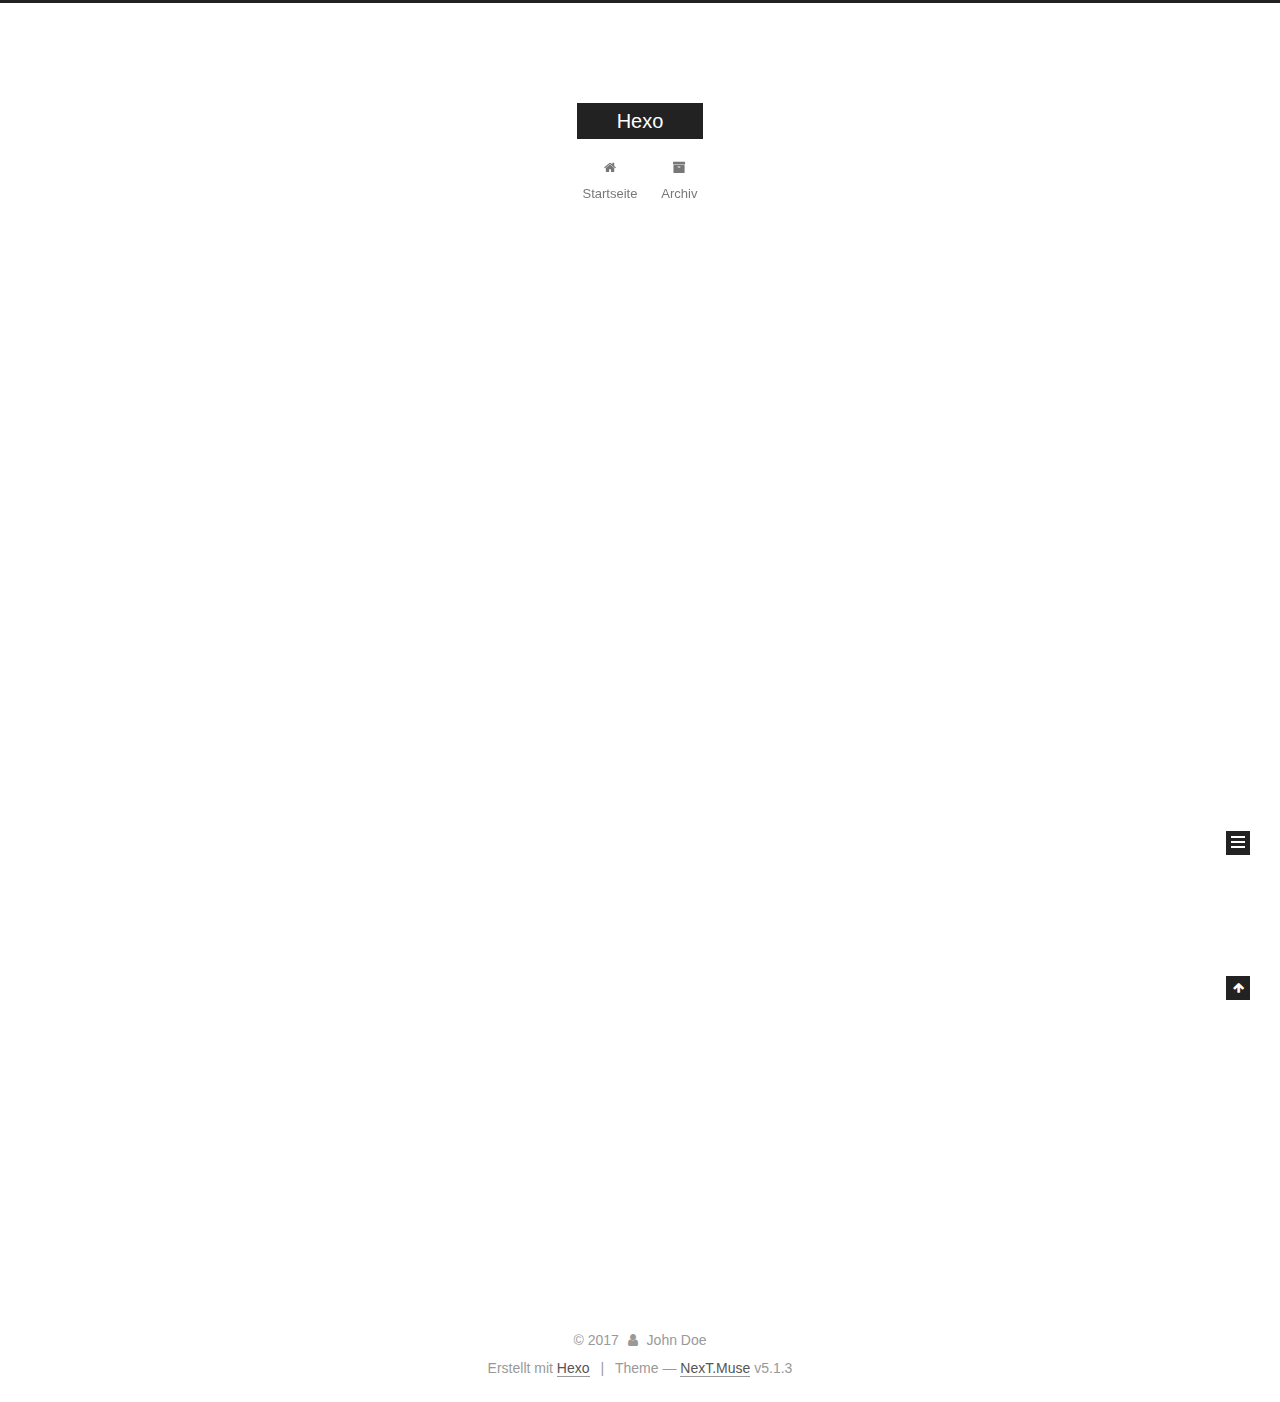
==== commit 7d1802bf: "Site updated: 2017-10-10 11:30:15" ====
--- a/index.html
+++ b/index.html
@@ -1,177 +1,305 @@
 <!DOCTYPE html>
-<html>
+
+
+
+  
+
+
+<html class="theme-next muse use-motion" lang="">
 <head>
-  <meta charset="utf-8">
-  
-  <meta name="renderer" content="webkit">
-  <meta http-equiv="X-UA-Compatible" content="IE=edge" >
-  <link rel="dns-prefetch" href="http://yoursite.com">
-  <title>Hexo</title>
-  <meta name="viewport" content="width=device-width, initial-scale=1, maximum-scale=1">
-  <meta property="og:type" content="website">
+  <meta charset="UTF-8"/>
+<meta http-equiv="X-UA-Compatible" content="IE=edge" />
+<meta name="viewport" content="width=device-width, initial-scale=1, maximum-scale=1"/>
+<meta name="theme-color" content="#222">
+
+
+
+
+
+
+
+
+
+<meta http-equiv="Cache-Control" content="no-transform" />
+<meta http-equiv="Cache-Control" content="no-siteapp" />
+
+
+
+
+
+
+
+
+
+
+
+
+
+
+
+
+  
+  
+  <link href="/lib/fancybox/source/jquery.fancybox.css?v=2.1.5" rel="stylesheet" type="text/css" />
+
+
+
+
+
+
+
+<link href="/lib/font-awesome/css/font-awesome.min.css?v=4.6.2" rel="stylesheet" type="text/css" />
+
+<link href="/css/main.css?v=5.1.3" rel="stylesheet" type="text/css" />
+
+
+  <link rel="apple-touch-icon" sizes="180x180" href="/images/apple-touch-icon-next.png?v=5.1.3">
+
+
+  <link rel="icon" type="image/png" sizes="32x32" href="/images/favicon-32x32-next.png?v=5.1.3">
+
+
+  <link rel="icon" type="image/png" sizes="16x16" href="/images/favicon-16x16-next.png?v=5.1.3">
+
+
+  <link rel="mask-icon" href="/images/logo.svg?v=5.1.3" color="#222">
+
+
+
+
+
+  <meta name="keywords" content="Hexo, NexT" />
+
+
+
+
+
+
+
+
+
+
+<meta property="og:type" content="website">
 <meta property="og:title" content="Hexo">
 <meta property="og:url" content="http://yoursite.com/index.html">
 <meta property="og:site_name" content="Hexo">
 <meta name="twitter:card" content="summary">
 <meta name="twitter:title" content="Hexo">
-  
-    <link rel="alternative" href="/atom.xml" title="Hexo" type="application/atom+xml">
-  
-  
-    <link rel="icon" href="/favicon.png">
-  
-  <link rel="stylesheet" type="text/css" href="/./main.507b3a.css">
-  <style type="text/css">
-  
-    #container.show {
-      background: linear-gradient(200deg,#a0cfe4,#e8c37e);
+
+
+
+<script type="text/javascript" id="hexo.configurations">
+  var NexT = window.NexT || {};
+  var CONFIG = {
+    root: '/',
+    scheme: 'Muse',
+    version: '5.1.3',
+    sidebar: {"position":"left","display":"post","offset":12,"b2t":false,"scrollpercent":false,"onmobile":false},
+    fancybox: true,
+    tabs: true,
+    motion: {"enable":true,"async":false,"transition":{"post_block":"fadeIn","post_header":"slideDownIn","post_body":"slideDownIn","coll_header":"slideLeftIn","sidebar":"slideUpIn"}},
+    duoshuo: {
+      userId: '0',
+      author: 'Author'
+    },
+    algolia: {
+      applicationID: '',
+      apiKey: '',
+      indexName: '',
+      hits: {"per_page":10},
+      labels: {"input_placeholder":"Search for Posts","hits_empty":"We didn't find any results for the search: ${query}","hits_stats":"${hits} results found in ${time} ms"}
     }
-  </style>
-  
-
-  
+  };
+</script>
+
+
+
+  <link rel="canonical" href="http://yoursite.com/"/>
+
+
+
+
+
+  <title>Hexo</title>
+  
+
+
+
+
+
+
+
 
 </head>
 
-<body>
-  <div id="container" q-class="show:isCtnShow">
-    <canvas id="anm-canvas" class="anm-canvas"></canvas>
-    <div class="left-col" q-class="show:isShow">
-      
-<div class="overlay" style="background: #4d4d4d"></div>
-<div class="intrude-less">
-	<header id="header" class="inner">
-		<a href="" class="profilepic">
-			<img src="" class="js-avatar">
-		</a>
-		<hgroup>
-		  <h1 class="header-author"><a href="">John Doe</a></h1>
-		</hgroup>
-		
-
-		<nav class="header-menu">
-			<ul>
-			
-				<li><a href="/">主页</a></li>
-	        
-				<li><a href="/tags/随笔/">随笔</a></li>
-	        
-			</ul>
-		</nav>
-		<nav class="header-smart-menu">
-    		
-    			
-    			<a q-on="click: openSlider(e, 'innerArchive')" href="javascript:void(0)">所有文章</a>
-    			
-            
-    			
-    			<a q-on="click: openSlider(e, 'friends')" href="javascript:void(0)">友链</a>
-    			
-            
-    			
-    			<a q-on="click: openSlider(e, 'aboutme')" href="javascript:void(0)">关于我</a>
-    			
-            
-		</nav>
-		<nav class="header-nav">
-			<div class="social">
-				
-					<a class="github" target="_blank" href="#" title="github"><i class="icon-github"></i></a>
-		        
-					<a class="weibo" target="_blank" href="#" title="weibo"><i class="icon-weibo"></i></a>
-		        
-					<a class="rss" target="_blank" href="#" title="rss"><i class="icon-rss"></i></a>
-		        
-					<a class="zhihu" target="_blank" href="#" title="zhihu"><i class="icon-zhihu"></i></a>
-		        
-			</div>
-		</nav>
-	</header>		
+<body itemscope itemtype="http://schema.org/WebPage" lang="">
+
+  
+  
+    
+  
+
+  <div class="container sidebar-position-left 
+  page-home">
+    <div class="headband"></div>
+
+    <header id="header" class="header" itemscope itemtype="http://schema.org/WPHeader">
+      <div class="header-inner"><div class="site-brand-wrapper">
+  <div class="site-meta ">
+    
+
+    <div class="custom-logo-site-title">
+      <a href="/"  class="brand" rel="start">
+        <span class="logo-line-before"><i></i></span>
+        <span class="site-title">Hexo</span>
+        <span class="logo-line-after"><i></i></span>
+      </a>
+    </div>
+      
+        <p class="site-subtitle"></p>
+      
+  </div>
+
+  <div class="site-nav-toggle">
+    <button>
+      <span class="btn-bar"></span>
+      <span class="btn-bar"></span>
+      <span class="btn-bar"></span>
+    </button>
+  </div>
 </div>
 
-    </div>
-    <div class="mid-col" q-class="show:isShow,hide:isShow|isFalse">
-      
-<nav id="mobile-nav">
-  	<div class="overlay js-overlay" style="background: #4d4d4d"></div>
-	<div class="btnctn js-mobile-btnctn">
-  		<div class="slider-trigger list" q-on="click: openSlider(e)"><i class="icon icon-sort"></i></div>
-	</div>
-	<div class="intrude-less">
-		<header id="header" class="inner">
-			<div class="profilepic">
-				<img src="" class="js-avatar">
-			</div>
-			<hgroup>
-			  <h1 class="header-author js-header-author">John Doe</h1>
-			</hgroup>
-			
-			
-			
-				
-			
-				
-			
-			
-			
-			<nav class="header-nav">
-				<div class="social">
-					
-						<a class="github" target="_blank" href="#" title="github"><i class="icon-github"></i></a>
-			        
-						<a class="weibo" target="_blank" href="#" title="weibo"><i class="icon-weibo"></i></a>
-			        
-						<a class="rss" target="_blank" href="#" title="rss"><i class="icon-rss"></i></a>
-			        
-						<a class="zhihu" target="_blank" href="#" title="zhihu"><i class="icon-zhihu"></i></a>
-			        
-				</div>
-			</nav>
-
-			<nav class="header-menu js-header-menu">
-				<ul style="width: 50%">
-				
-				
-					<li style="width: 50%"><a href="/">主页</a></li>
-		        
-					<li style="width: 50%"><a href="/tags/随笔/">随笔</a></li>
-		        
-				</ul>
-			</nav>
-		</header>				
-	</div>
-	<div class="mobile-mask" style="display:none" q-show="isShow"></div>
+<nav class="site-nav">
+  
+
+  
+    <ul id="menu" class="menu">
+      
+        
+        <li class="menu-item menu-item-home">
+          <a href="/" rel="section">
+            
+              <i class="menu-item-icon fa fa-fw fa-home"></i> <br />
+            
+            Startseite
+          </a>
+        </li>
+      
+        
+        <li class="menu-item menu-item-archives">
+          <a href="/archives/" rel="section">
+            
+              <i class="menu-item-icon fa fa-fw fa-archive"></i> <br />
+            
+            Archiv
+          </a>
+        </li>
+      
+
+      
+    </ul>
+  
+
+  
 </nav>
 
-      <div id="wrapper" class="body-wrap">
-        <div class="menu-l">
-          <div class="canvas-wrap">
-            <canvas data-colors="#eaeaea" data-sectionHeight="100" data-contentId="js-content" id="myCanvas1" class="anm-canvas"></canvas>
-          </div>
-          <div id="js-content" class="content-ll">
-            
-  
-    <article id="post-hello-world" class="article article-type-post  article-index" itemscope itemprop="blogPost">
-  <div class="article-inner">
-    
-      <header class="article-header">
-        
-  
-    <h1 itemprop="name">
-      <a class="article-title" href="/2017/10/10/hello-world/">Hello World</a>
-    </h1>
-  
-
-        
-        <a href="/2017/10/10/hello-world/" class="archive-article-date">
-  	<time datetime="2017-10-10T02:53:43.000Z" itemprop="datePublished"><i class="icon-calendar icon"></i>2017-10-10</time>
-</a>
-        
+
+
+ </div>
+    </header>
+
+    <main id="main" class="main">
+      <div class="main-inner">
+        <div class="content-wrap">
+          <div id="content" class="content">
+            
+  <section id="posts" class="posts-expand">
+    
+      
+
+  
+
+  
+  
+  
+
+  <article class="post post-type-normal" itemscope itemtype="http://schema.org/Article">
+  
+  
+  
+  <div class="post-block">
+    <link itemprop="mainEntityOfPage" href="http://yoursite.com/2017/10/10/hello-world/">
+
+    <span hidden itemprop="author" itemscope itemtype="http://schema.org/Person">
+      <meta itemprop="name" content="John Doe">
+      <meta itemprop="description" content="">
+      <meta itemprop="image" content="/images/avatar.gif">
+    </span>
+
+    <span hidden itemprop="publisher" itemscope itemtype="http://schema.org/Organization">
+      <meta itemprop="name" content="Hexo">
+    </span>
+
+    
+      <header class="post-header">
+
+        
+        
+          <h1 class="post-title" itemprop="name headline">
+                
+                <a class="post-title-link" href="/2017/10/10/hello-world/" itemprop="url">Hello World</a></h1>
+        
+
+        <div class="post-meta">
+          <span class="post-time">
+            
+              <span class="post-meta-item-icon">
+                <i class="fa fa-calendar-o"></i>
+              </span>
+              
+                <span class="post-meta-item-text">Veröffentlicht am</span>
+              
+              <time title="Post created" itemprop="dateCreated datePublished" datetime="2017-10-10T10:53:43+08:00">
+                2017-10-10
+              </time>
+            
+
+            
+
+            
+          </span>
+
+          
+
+          
+            
+          
+
+          
+          
+
+          
+
+          
+
+          
+
+        </div>
       </header>
     
-    <div class="article-entry" itemprop="articleBody">
-      
-        <p>Welcome to <a href="https://hexo.io/" target="_blank" rel="external">Hexo</a>! This is your very first post. Check <a href="https://hexo.io/docs/" target="_blank" rel="external">documentation</a> for more info. If you get any problems when using Hexo, you can find the answer in <a href="https://hexo.io/docs/troubleshooting.html" target="_blank" rel="external">troubleshooting</a> or you can ask me on <a href="https://github.com/hexojs/hexo/issues" target="_blank" rel="external">GitHub</a>.</p>
+
+    
+    
+    
+    <div class="post-body" itemprop="articleBody">
+
+      
+      
+
+      
+        
+          
+            <p>Welcome to <a href="https://hexo.io/" target="_blank" rel="external">Hexo</a>! This is your very first post. Check <a href="https://hexo.io/docs/" target="_blank" rel="external">documentation</a> for more info. If you get any problems when using Hexo, you can find the answer in <a href="https://hexo.io/docs/troubleshooting.html" target="_blank" rel="external">troubleshooting</a> or you can ask me on <a href="https://github.com/hexojs/hexo/issues" target="_blank" rel="external">GitHub</a>.</p>
 <h2 id="Quick-Start"><a href="#Quick-Start" class="headerlink" title="Quick Start"></a>Quick Start</h2><h3 id="Create-a-new-post"><a href="#Create-a-new-post" class="headerlink" title="Create a new post"></a>Create a new post</h3><figure class="highlight bash"><table><tr><td class="gutter"><pre><div class="line">1</div></pre></td><td class="code"><pre><div class="line">$ hexo new <span class="string">"My New Post"</span></div></pre></td></tr></table></figure>
 <p>More info: <a href="https://hexo.io/docs/writing.html" target="_blank" rel="external">Writing</a></p>
 <h3 id="Run-server"><a href="#Run-server" class="headerlink" title="Run server"></a>Run server</h3><figure class="highlight bash"><table><tr><td class="gutter"><pre><div class="line">1</div></pre></td><td class="code"><pre><div class="line">$ hexo server</div></pre></td></tr></table></figure>
@@ -181,293 +309,295 @@
 <h3 id="Deploy-to-remote-sites"><a href="#Deploy-to-remote-sites" class="headerlink" title="Deploy to remote sites"></a>Deploy to remote sites</h3><figure class="highlight bash"><table><tr><td class="gutter"><pre><div class="line">1</div></pre></td><td class="code"><pre><div class="line">$ hexo deploy</div></pre></td></tr></table></figure>
 <p>More info: <a href="https://hexo.io/docs/deployment.html" target="_blank" rel="external">Deployment</a></p>
 
-      
-
+          
+        
       
     </div>
-    <div class="article-info article-info-index">
-      
-      
-      
-
-      
-        <p class="article-more-link">
-          <a class="article-more-a" href="/2017/10/10/hello-world/">展开全文 >></a>
-        </p>
-      
-
-      
-      <div class="clearfix"></div>
+    
+    
+    
+
+    
+
+    
+
+    
+
+    <footer class="post-footer">
+      
+
+      
+
+      
+
+      
+      
+        <div class="post-eof"></div>
+      
+    </footer>
+  </div>
+  
+  
+  
+  </article>
+
+
+    
+  </section>
+
+  
+
+
+          </div>
+          
+
+
+          
+
+        </div>
+        
+          
+  
+  <div class="sidebar-toggle">
+    <div class="sidebar-toggle-line-wrap">
+      <span class="sidebar-toggle-line sidebar-toggle-line-first"></span>
+      <span class="sidebar-toggle-line sidebar-toggle-line-middle"></span>
+      <span class="sidebar-toggle-line sidebar-toggle-line-last"></span>
     </div>
   </div>
-</article>
-
-<aside class="wrap-side-operation">
-    <div class="mod-side-operation">
-        
-        <div class="jump-container" id="js-jump-container" style="display:none;">
-            <a href="javascript:void(0)" class="mod-side-operation__jump-to-top">
-                <i class="icon-font icon-back"></i>
-            </a>
-            <div id="js-jump-plan-container" class="jump-plan-container" style="top: -11px;">
-                <i class="icon-font icon-plane jump-plane"></i>
-            </div>
+
+  <aside id="sidebar" class="sidebar">
+    
+    <div class="sidebar-inner">
+
+      
+
+      
+
+      <section class="site-overview-wrap sidebar-panel sidebar-panel-active">
+        <div class="site-overview">
+          <div class="site-author motion-element" itemprop="author" itemscope itemtype="http://schema.org/Person">
+            
+              <p class="site-author-name" itemprop="name">John Doe</p>
+              <p class="site-description motion-element" itemprop="description"></p>
+          </div>
+
+          <nav class="site-state motion-element">
+
+            
+              <div class="site-state-item site-state-posts">
+              
+                <a href="/archives/">
+              
+                  <span class="site-state-item-count">1</span>
+                  <span class="site-state-item-name">Artikel</span>
+                </a>
+              </div>
+            
+
+            
+
+            
+
+          </nav>
+
+          
+
+          <div class="links-of-author motion-element">
+            
+          </div>
+
+          
+          
+
+          
+          
+
+          
+
         </div>
-        
-        
+      </section>
+
+      
+
+      
+
     </div>
-</aside>
-
-
-
-
-  
-  
-
-
-          </div>
-        </div>
+  </aside>
+
+
+        
       </div>
-      <footer id="footer">
-  <div class="outer">
-    <div id="footer-info">
-    	<div class="footer-left">
-    		&copy; 2017 John Doe
-    	</div>
-      	<div class="footer-right">
-      		<a href="http://hexo.io/" target="_blank">Hexo</a>  Theme <a href="https://github.com/litten/hexo-theme-yilia" target="_blank">Yilia</a> by Litten
-      	</div>
-    </div>
+    </main>
+
+    <footer id="footer" class="footer">
+      <div class="footer-inner">
+        <div class="copyright">&copy; <span itemprop="copyrightYear">2017</span>
+  <span class="with-love">
+    <i class="fa fa-user"></i>
+  </span>
+  <span class="author" itemprop="copyrightHolder">John Doe</span>
+
+  
+</div>
+
+
+  <div class="powered-by">Erstellt mit  <a class="theme-link" target="_blank" href="https://hexo.io">Hexo</a></div>
+
+
+
+  <span class="post-meta-divider">|</span>
+
+
+
+  <div class="theme-info">Theme &mdash; <a class="theme-link" target="_blank" href="https://github.com/iissnan/hexo-theme-next">NexT.Muse</a> v5.1.3</div>
+
+
+
+
+        
+
+
+
+
+
+
+
+        
+      </div>
+    </footer>
+
+    
+      <div class="back-to-top">
+        <i class="fa fa-arrow-up"></i>
+        
+      </div>
+    
+
+    
+
   </div>
-</footer>
-    </div>
-    <script>
-	var yiliaConfig = {
-		mathjax: false,
-		isHome: true,
-		isPost: false,
-		isArchive: false,
-		isTag: false,
-		isCategory: false,
-		open_in_new: false,
-		toc_hide_index: true,
-		root: "/",
-		innerArchive: true,
-		showTags: false
-	}
+
+  
+
+<script type="text/javascript">
+  if (Object.prototype.toString.call(window.Promise) !== '[object Function]') {
+    window.Promise = null;
+  }
 </script>
 
-<script>!function(t){function n(e){if(r[e])return r[e].exports;var i=r[e]={exports:{},id:e,loaded:!1};return t[e].call(i.exports,i,i.exports,n),i.loaded=!0,i.exports}var r={};n.m=t,n.c=r,n.p="./",n(0)}([function(t,n,r){r(195),t.exports=r(191)},function(t,n,r){var e=r(3),i=r(52),o=r(27),u=r(28),c=r(53),f="prototype",a=function(t,n,r){var s,l,h,v,p=t&a.F,d=t&a.G,y=t&a.S,g=t&a.P,b=t&a.B,m=d?e:y?e[n]||(e[n]={}):(e[n]||{})[f],x=d?i:i[n]||(i[n]={}),w=x[f]||(x[f]={});d&&(r=n);for(s in r)l=!p&&m&&void 0!==m[s],h=(l?m:r)[s],v=b&&l?c(h,e):g&&"function"==typeof h?c(Function.call,h):h,m&&u(m,s,h,t&a.U),x[s]!=h&&o(x,s,v),g&&w[s]!=h&&(w[s]=h)};e.core=i,a.F=1,a.G=2,a.S=4,a.P=8,a.B=16,a.W=32,a.U=64,a.R=128,t.exports=a},function(t,n,r){var e=r(6);t.exports=function(t){if(!e(t))throw TypeError(t+" is not an object!");return t}},function(t,n){var r=t.exports="undefined"!=typeof window&&window.Math==Math?window:"undefined"!=typeof self&&self.Math==Math?self:Function("return this")();"number"==typeof __g&&(__g=r)},function(t,n){t.exports=function(t){try{return!!t()}catch(t){return!0}}},function(t,n){var r=t.exports="undefined"!=typeof window&&window.Math==Math?window:"undefined"!=typeof self&&self.Math==Math?self:Function("return this")();"number"==typeof __g&&(__g=r)},function(t,n){t.exports=function(t){return"object"==typeof t?null!==t:"function"==typeof t}},function(t,n,r){var e=r(126)("wks"),i=r(76),o=r(3).Symbol,u="function"==typeof o;(t.exports=function(t){return e[t]||(e[t]=u&&o[t]||(u?o:i)("Symbol."+t))}).store=e},function(t,n){var r={}.hasOwnProperty;t.exports=function(t,n){return r.call(t,n)}},function(t,n,r){var e=r(94),i=r(33);t.exports=function(t){return e(i(t))}},function(t,n,r){t.exports=!r(4)(function(){return 7!=Object.defineProperty({},"a",{get:function(){return 7}}).a})},function(t,n,r){var e=r(2),i=r(167),o=r(50),u=Object.defineProperty;n.f=r(10)?Object.defineProperty:function(t,n,r){if(e(t),n=o(n,!0),e(r),i)try{return u(t,n,r)}catch(t){}if("get"in r||"set"in r)throw TypeError("Accessors not supported!");return"value"in r&&(t[n]=r.value),t}},function(t,n,r){t.exports=!r(18)(function(){return 7!=Object.defineProperty({},"a",{get:function(){return 7}}).a})},function(t,n,r){var e=r(14),i=r(22);t.exports=r(12)?function(t,n,r){return e.f(t,n,i(1,r))}:function(t,n,r){return t[n]=r,t}},function(t,n,r){var e=r(20),i=r(58),o=r(42),u=Object.defineProperty;n.f=r(12)?Object.defineProperty:function(t,n,r){if(e(t),n=o(n,!0),e(r),i)try{return u(t,n,r)}catch(t){}if("get"in r||"set"in r)throw TypeError("Accessors not supported!");return"value"in r&&(t[n]=r.value),t}},function(t,n,r){var e=r(40)("wks"),i=r(23),o=r(5).Symbol,u="function"==typeof o;(t.exports=function(t){return e[t]||(e[t]=u&&o[t]||(u?o:i)("Symbol."+t))}).store=e},function(t,n,r){var e=r(67),i=Math.min;t.exports=function(t){return t>0?i(e(t),9007199254740991):0}},function(t,n,r){var e=r(46);t.exports=function(t){return Object(e(t))}},function(t,n){t.exports=function(t){try{return!!t()}catch(t){return!0}}},function(t,n,r){var e=r(63),i=r(34);t.exports=Object.keys||function(t){return e(t,i)}},function(t,n,r){var e=r(21);t.exports=function(t){if(!e(t))throw TypeError(t+" is not an object!");return t}},function(t,n){t.exports=function(t){return"object"==typeof t?null!==t:"function"==typeof t}},function(t,n){t.exports=function(t,n){return{enumerable:!(1&t),configurable:!(2&t),writable:!(4&t),value:n}}},function(t,n){var r=0,e=Math.random();t.exports=function(t){return"Symbol(".concat(void 0===t?"":t,")_",(++r+e).toString(36))}},function(t,n){var r={}.hasOwnProperty;t.exports=function(t,n){return r.call(t,n)}},function(t,n){var r=t.exports={version:"2.4.0"};"number"==typeof __e&&(__e=r)},function(t,n){t.exports=function(t){if("function"!=typeof t)throw TypeError(t+" is not a function!");return t}},function(t,n,r){var e=r(11),i=r(66);t.exports=r(10)?function(t,n,r){return e.f(t,n,i(1,r))}:function(t,n,r){return t[n]=r,t}},function(t,n,r){var e=r(3),i=r(27),o=r(24),u=r(76)("src"),c="toString",f=Function[c],a=(""+f).split(c);r(52).inspectSource=function(t){return f.call(t)},(t.exports=function(t,n,r,c){var f="function"==typeof r;f&&(o(r,"name")||i(r,"name",n)),t[n]!==r&&(f&&(o(r,u)||i(r,u,t[n]?""+t[n]:a.join(String(n)))),t===e?t[n]=r:c?t[n]?t[n]=r:i(t,n,r):(delete t[n],i(t,n,r)))})(Function.prototype,c,function(){return"function"==typeof this&&this[u]||f.call(this)})},function(t,n,r){var e=r(1),i=r(4),o=r(46),u=function(t,n,r,e){var i=String(o(t)),u="<"+n;return""!==r&&(u+=" "+r+'="'+String(e).replace(/"/g,"&quot;")+'"'),u+">"+i+"</"+n+">"};t.exports=function(t,n){var r={};r[t]=n(u),e(e.P+e.F*i(function(){var n=""[t]('"');return n!==n.toLowerCase()||n.split('"').length>3}),"String",r)}},function(t,n,r){var e=r(115),i=r(46);t.exports=function(t){return e(i(t))}},function(t,n,r){var e=r(116),i=r(66),o=r(30),u=r(50),c=r(24),f=r(167),a=Object.getOwnPropertyDescriptor;n.f=r(10)?a:function(t,n){if(t=o(t),n=u(n,!0),f)try{return a(t,n)}catch(t){}if(c(t,n))return i(!e.f.call(t,n),t[n])}},function(t,n,r){var e=r(24),i=r(17),o=r(145)("IE_PROTO"),u=Object.prototype;t.exports=Object.getPrototypeOf||function(t){return t=i(t),e(t,o)?t[o]:"function"==typeof t.constructor&&t instanceof t.constructor?t.constructor.prototype:t instanceof Object?u:null}},function(t,n){t.exports=function(t){if(void 0==t)throw TypeError("Can't call method on  "+t);return t}},function(t,n){t.exports="constructor,hasOwnProperty,isPrototypeOf,propertyIsEnumerable,toLocaleString,toString,valueOf".split(",")},function(t,n){t.exports={}},function(t,n){t.exports=!0},function(t,n){n.f={}.propertyIsEnumerable},function(t,n,r){var e=r(14).f,i=r(8),o=r(15)("toStringTag");t.exports=function(t,n,r){t&&!i(t=r?t:t.prototype,o)&&e(t,o,{configurable:!0,value:n})}},function(t,n,r){var e=r(40)("keys"),i=r(23);t.exports=function(t){return e[t]||(e[t]=i(t))}},function(t,n,r){var e=r(5),i="__core-js_shared__",o=e[i]||(e[i]={});t.exports=function(t){return o[t]||(o[t]={})}},function(t,n){var r=Math.ceil,e=Math.floor;t.exports=function(t){return isNaN(t=+t)?0:(t>0?e:r)(t)}},function(t,n,r){var e=r(21);t.exports=function(t,n){if(!e(t))return t;var r,i;if(n&&"function"==typeof(r=t.toString)&&!e(i=r.call(t)))return i;if("function"==typeof(r=t.valueOf)&&!e(i=r.call(t)))return i;if(!n&&"function"==typeof(r=t.toString)&&!e(i=r.call(t)))return i;throw TypeError("Can't convert object to primitive value")}},function(t,n,r){var e=r(5),i=r(25),o=r(36),u=r(44),c=r(14).f;t.exports=function(t){var n=i.Symbol||(i.Symbol=o?{}:e.Symbol||{});"_"==t.charAt(0)||t in n||c(n,t,{value:u.f(t)})}},function(t,n,r){n.f=r(15)},function(t,n){var r={}.toString;t.exports=function(t){return r.call(t).slice(8,-1)}},function(t,n){t.exports=function(t){if(void 0==t)throw TypeError("Can't call method on  "+t);return t}},function(t,n,r){var e=r(4);t.exports=function(t,n){return!!t&&e(function(){n?t.call(null,function(){},1):t.call(null)})}},function(t,n,r){var e=r(53),i=r(115),o=r(17),u=r(16),c=r(203);t.exports=function(t,n){var r=1==t,f=2==t,a=3==t,s=4==t,l=6==t,h=5==t||l,v=n||c;return function(n,c,p){for(var d,y,g=o(n),b=i(g),m=e(c,p,3),x=u(b.length),w=0,S=r?v(n,x):f?v(n,0):void 0;x>w;w++)if((h||w in b)&&(d=b[w],y=m(d,w,g),t))if(r)S[w]=y;else if(y)switch(t){case 3:return!0;case 5:return d;case 6:return w;case 2:S.push(d)}else if(s)return!1;return l?-1:a||s?s:S}}},function(t,n,r){var e=r(1),i=r(52),o=r(4);t.exports=function(t,n){var r=(i.Object||{})[t]||Object[t],u={};u[t]=n(r),e(e.S+e.F*o(function(){r(1)}),"Object",u)}},function(t,n,r){var e=r(6);t.exports=function(t,n){if(!e(t))return t;var r,i;if(n&&"function"==typeof(r=t.toString)&&!e(i=r.call(t)))return i;if("function"==typeof(r=t.valueOf)&&!e(i=r.call(t)))return i;if(!n&&"function"==typeof(r=t.toString)&&!e(i=r.call(t)))return i;throw TypeError("Can't convert object to primitive value")}},function(t,n,r){var e=r(5),i=r(25),o=r(91),u=r(13),c="prototype",f=function(t,n,r){var a,s,l,h=t&f.F,v=t&f.G,p=t&f.S,d=t&f.P,y=t&f.B,g=t&f.W,b=v?i:i[n]||(i[n]={}),m=b[c],x=v?e:p?e[n]:(e[n]||{})[c];v&&(r=n);for(a in r)(s=!h&&x&&void 0!==x[a])&&a in b||(l=s?x[a]:r[a],b[a]=v&&"function"!=typeof x[a]?r[a]:y&&s?o(l,e):g&&x[a]==l?function(t){var n=function(n,r,e){if(this instanceof t){switch(arguments.length){case 0:return new t;case 1:return new t(n);case 2:return new t(n,r)}return new t(n,r,e)}return t.apply(this,arguments)};return n[c]=t[c],n}(l):d&&"function"==typeof l?o(Function.call,l):l,d&&((b.virtual||(b.virtual={}))[a]=l,t&f.R&&m&&!m[a]&&u(m,a,l)))};f.F=1,f.G=2,f.S=4,f.P=8,f.B=16,f.W=32,f.U=64,f.R=128,t.exports=f},function(t,n){var r=t.exports={version:"2.4.0"};"number"==typeof __e&&(__e=r)},function(t,n,r){var e=r(26);t.exports=function(t,n,r){if(e(t),void 0===n)return t;switch(r){case 1:return function(r){return t.call(n,r)};case 2:return function(r,e){return t.call(n,r,e)};case 3:return function(r,e,i){return t.call(n,r,e,i)}}return function(){return t.apply(n,arguments)}}},function(t,n,r){var e=r(183),i=r(1),o=r(126)("metadata"),u=o.store||(o.store=new(r(186))),c=function(t,n,r){var i=u.get(t);if(!i){if(!r)return;u.set(t,i=new e)}var o=i.get(n);if(!o){if(!r)return;i.set(n,o=new e)}return o},f=function(t,n,r){var e=c(n,r,!1);return void 0!==e&&e.has(t)},a=function(t,n,r){var e=c(n,r,!1);return void 0===e?void 0:e.get(t)},s=function(t,n,r,e){c(r,e,!0).set(t,n)},l=function(t,n){var r=c(t,n,!1),e=[];return r&&r.forEach(function(t,n){e.push(n)}),e},h=function(t){return void 0===t||"symbol"==typeof t?t:String(t)},v=function(t){i(i.S,"Reflect",t)};t.exports={store:u,map:c,has:f,get:a,set:s,keys:l,key:h,exp:v}},function(t,n,r){"use strict";if(r(10)){var e=r(69),i=r(3),o=r(4),u=r(1),c=r(127),f=r(152),a=r(53),s=r(68),l=r(66),h=r(27),v=r(73),p=r(67),d=r(16),y=r(75),g=r(50),b=r(24),m=r(180),x=r(114),w=r(6),S=r(17),_=r(137),O=r(70),E=r(32),P=r(71).f,j=r(154),F=r(76),M=r(7),A=r(48),N=r(117),T=r(146),I=r(155),k=r(80),L=r(123),R=r(74),C=r(130),W=r(160),D=r(11),U=r(31),G=D.f,B=U.f,V=i.RangeError,z=i.TypeError,q=i.Uint8Array,K="ArrayBuffer",Y="Shared"+K,J="BYTES_PER_ELEMENT",H="prototype",$=Array[H],X=f.ArrayBuffer,Q=f.DataView,Z=A(0),tt=A(2),nt=A(3),rt=A(4),et=A(5),it=A(6),ot=N(!0),ut=N(!1),ct=I.values,ft=I.keys,at=I.entries,st=$.lastIndexOf,lt=$.reduce,ht=$.reduceRight,vt=$.join,pt=$.sort,dt=$.slice,yt=$.toString,gt=$.toLocaleString,bt=M("iterator"),mt=M("toStringTag"),xt=F("typed_constructor"),wt=F("def_constructor"),St=c.CONSTR,_t=c.TYPED,Ot=c.VIEW,Et="Wrong length!",Pt=A(1,function(t,n){return Tt(T(t,t[wt]),n)}),jt=o(function(){return 1===new q(new Uint16Array([1]).buffer)[0]}),Ft=!!q&&!!q[H].set&&o(function(){new q(1).set({})}),Mt=function(t,n){if(void 0===t)throw z(Et);var r=+t,e=d(t);if(n&&!m(r,e))throw V(Et);return e},At=function(t,n){var r=p(t);if(r<0||r%n)throw V("Wrong offset!");return r},Nt=function(t){if(w(t)&&_t in t)return t;throw z(t+" is not a typed array!")},Tt=function(t,n){if(!(w(t)&&xt in t))throw z("It is not a typed array constructor!");return new t(n)},It=function(t,n){return kt(T(t,t[wt]),n)},kt=function(t,n){for(var r=0,e=n.length,i=Tt(t,e);e>r;)i[r]=n[r++];return i},Lt=function(t,n,r){G(t,n,{get:function(){return this._d[r]}})},Rt=function(t){var n,r,e,i,o,u,c=S(t),f=arguments.length,s=f>1?arguments[1]:void 0,l=void 0!==s,h=j(c);if(void 0!=h&&!_(h)){for(u=h.call(c),e=[],n=0;!(o=u.next()).done;n++)e.push(o.value);c=e}for(l&&f>2&&(s=a(s,arguments[2],2)),n=0,r=d(c.length),i=Tt(this,r);r>n;n++)i[n]=l?s(c[n],n):c[n];return i},Ct=function(){for(var t=0,n=arguments.length,r=Tt(this,n);n>t;)r[t]=arguments[t++];return r},Wt=!!q&&o(function(){gt.call(new q(1))}),Dt=function(){return gt.apply(Wt?dt.call(Nt(this)):Nt(this),arguments)},Ut={copyWithin:function(t,n){return W.call(Nt(this),t,n,arguments.length>2?arguments[2]:void 0)},every:function(t){return rt(Nt(this),t,arguments.length>1?arguments[1]:void 0)},fill:function(t){return C.apply(Nt(this),arguments)},filter:function(t){return It(this,tt(Nt(this),t,arguments.length>1?arguments[1]:void 0))},find:function(t){return et(Nt(this),t,arguments.length>1?arguments[1]:void 0)},findIndex:function(t){return it(Nt(this),t,arguments.length>1?arguments[1]:void 0)},forEach:function(t){Z(Nt(this),t,arguments.length>1?arguments[1]:void 0)},indexOf:function(t){return ut(Nt(this),t,arguments.length>1?arguments[1]:void 0)},includes:function(t){return ot(Nt(this),t,arguments.length>1?arguments[1]:void 0)},join:function(t){return vt.apply(Nt(this),arguments)},lastIndexOf:function(t){return st.apply(Nt(this),arguments)},map:function(t){return Pt(Nt(this),t,arguments.length>1?arguments[1]:void 0)},reduce:function(t){return lt.apply(Nt(this),arguments)},reduceRight:function(t){return ht.apply(Nt(this),arguments)},reverse:function(){for(var t,n=this,r=Nt(n).length,e=Math.floor(r/2),i=0;i<e;)t=n[i],n[i++]=n[--r],n[r]=t;return n},some:function(t){return nt(Nt(this),t,arguments.length>1?arguments[1]:void 0)},sort:function(t){return pt.call(Nt(this),t)},subarray:function(t,n){var r=Nt(this),e=r.length,i=y(t,e);return new(T(r,r[wt]))(r.buffer,r.byteOffset+i*r.BYTES_PER_ELEMENT,d((void 0===n?e:y(n,e))-i))}},Gt=function(t,n){return It(this,dt.call(Nt(this),t,n))},Bt=function(t){Nt(this);var n=At(arguments[1],1),r=this.length,e=S(t),i=d(e.length),o=0;if(i+n>r)throw V(Et);for(;o<i;)this[n+o]=e[o++]},Vt={entries:function(){return at.call(Nt(this))},keys:function(){return ft.call(Nt(this))},values:function(){return ct.call(Nt(this))}},zt=function(t,n){return w(t)&&t[_t]&&"symbol"!=typeof n&&n in t&&String(+n)==String(n)},qt=function(t,n){return zt(t,n=g(n,!0))?l(2,t[n]):B(t,n)},Kt=function(t,n,r){return!(zt(t,n=g(n,!0))&&w(r)&&b(r,"value"))||b(r,"get")||b(r,"set")||r.configurable||b(r,"writable")&&!r.writable||b(r,"enumerable")&&!r.enumerable?G(t,n,r):(t[n]=r.value,t)};St||(U.f=qt,D.f=Kt),u(u.S+u.F*!St,"Object",{getOwnPropertyDescriptor:qt,defineProperty:Kt}),o(function(){yt.call({})})&&(yt=gt=function(){return vt.call(this)});var Yt=v({},Ut);v(Yt,Vt),h(Yt,bt,Vt.values),v(Yt,{slice:Gt,set:Bt,constructor:function(){},toString:yt,toLocaleString:Dt}),Lt(Yt,"buffer","b"),Lt(Yt,"byteOffset","o"),Lt(Yt,"byteLength","l"),Lt(Yt,"length","e"),G(Yt,mt,{get:function(){return this[_t]}}),t.exports=function(t,n,r,f){f=!!f;var a=t+(f?"Clamped":"")+"Array",l="Uint8Array"!=a,v="get"+t,p="set"+t,y=i[a],g=y||{},b=y&&E(y),m=!y||!c.ABV,S={},_=y&&y[H],j=function(t,r){var e=t._d;return e.v[v](r*n+e.o,jt)},F=function(t,r,e){var i=t._d;f&&(e=(e=Math.round(e))<0?0:e>255?255:255&e),i.v[p](r*n+i.o,e,jt)},M=function(t,n){G(t,n,{get:function(){return j(this,n)},set:function(t){return F(this,n,t)},enumerable:!0})};m?(y=r(function(t,r,e,i){s(t,y,a,"_d");var o,u,c,f,l=0,v=0;if(w(r)){if(!(r instanceof X||(f=x(r))==K||f==Y))return _t in r?kt(y,r):Rt.call(y,r);o=r,v=At(e,n);var p=r.byteLength;if(void 0===i){if(p%n)throw V(Et);if((u=p-v)<0)throw V(Et)}else if((u=d(i)*n)+v>p)throw V(Et);c=u/n}else c=Mt(r,!0),u=c*n,o=new X(u);for(h(t,"_d",{b:o,o:v,l:u,e:c,v:new Q(o)});l<c;)M(t,l++)}),_=y[H]=O(Yt),h(_,"constructor",y)):L(function(t){new y(null),new y(t)},!0)||(y=r(function(t,r,e,i){s(t,y,a);var o;return w(r)?r instanceof X||(o=x(r))==K||o==Y?void 0!==i?new g(r,At(e,n),i):void 0!==e?new g(r,At(e,n)):new g(r):_t in r?kt(y,r):Rt.call(y,r):new g(Mt(r,l))}),Z(b!==Function.prototype?P(g).concat(P(b)):P(g),function(t){t in y||h(y,t,g[t])}),y[H]=_,e||(_.constructor=y));var A=_[bt],N=!!A&&("values"==A.name||void 0==A.name),T=Vt.values;h(y,xt,!0),h(_,_t,a),h(_,Ot,!0),h(_,wt,y),(f?new y(1)[mt]==a:mt in _)||G(_,mt,{get:function(){return a}}),S[a]=y,u(u.G+u.W+u.F*(y!=g),S),u(u.S,a,{BYTES_PER_ELEMENT:n,from:Rt,of:Ct}),J in _||h(_,J,n),u(u.P,a,Ut),R(a),u(u.P+u.F*Ft,a,{set:Bt}),u(u.P+u.F*!N,a,Vt),u(u.P+u.F*(_.toString!=yt),a,{toString:yt}),u(u.P+u.F*o(function(){new y(1).slice()}),a,{slice:Gt}),u(u.P+u.F*(o(function(){return[1,2].toLocaleString()!=new y([1,2]).toLocaleString()})||!o(function(){_.toLocaleString.call([1,2])})),a,{toLocaleString:Dt}),k[a]=N?A:T,e||N||h(_,bt,T)}}else t.exports=function(){}},function(t,n){var r={}.toString;t.exports=function(t){return r.call(t).slice(8,-1)}},function(t,n,r){var e=r(21),i=r(5).document,o=e(i)&&e(i.createElement);t.exports=function(t){return o?i.createElement(t):{}}},function(t,n,r){t.exports=!r(12)&&!r(18)(function(){return 7!=Object.defineProperty(r(57)("div"),"a",{get:function(){return 7}}).a})},function(t,n,r){"use strict";var e=r(36),i=r(51),o=r(64),u=r(13),c=r(8),f=r(35),a=r(96),s=r(38),l=r(103),h=r(15)("iterator"),v=!([].keys&&"next"in[].keys()),p="keys",d="values",y=function(){return this};t.exports=function(t,n,r,g,b,m,x){a(r,n,g);var w,S,_,O=function(t){if(!v&&t in F)return F[t];switch(t){case p:case d:return function(){return new r(this,t)}}return function(){return new r(this,t)}},E=n+" Iterator",P=b==d,j=!1,F=t.prototype,M=F[h]||F["@@iterator"]||b&&F[b],A=M||O(b),N=b?P?O("entries"):A:void 0,T="Array"==n?F.entries||M:M;if(T&&(_=l(T.call(new t)))!==Object.prototype&&(s(_,E,!0),e||c(_,h)||u(_,h,y)),P&&M&&M.name!==d&&(j=!0,A=function(){return M.call(this)}),e&&!x||!v&&!j&&F[h]||u(F,h,A),f[n]=A,f[E]=y,b)if(w={values:P?A:O(d),keys:m?A:O(p),entries:N},x)for(S in w)S in F||o(F,S,w[S]);else i(i.P+i.F*(v||j),n,w);return w}},function(t,n,r){var e=r(20),i=r(100),o=r(34),u=r(39)("IE_PROTO"),c=function(){},f="prototype",a=function(){var t,n=r(57)("iframe"),e=o.length;for(n.style.display="none",r(93).appendChild(n),n.src="javascript:",t=n.contentWindow.document,t.open(),t.write("<script>document.F=Object<\/script>"),t.close(),a=t.F;e--;)delete a[f][o[e]];return a()};t.exports=Object.create||function(t,n){var r;return null!==t?(c[f]=e(t),r=new c,c[f]=null,r[u]=t):r=a(),void 0===n?r:i(r,n)}},function(t,n,r){var e=r(63),i=r(34).concat("length","prototype");n.f=Object.getOwnPropertyNames||function(t){return e(t,i)}},function(t,n){n.f=Object.getOwnPropertySymbols},function(t,n,r){var e=r(8),i=r(9),o=r(90)(!1),u=r(39)("IE_PROTO");t.exports=function(t,n){var r,c=i(t),f=0,a=[];for(r in c)r!=u&&e(c,r)&&a.push(r);for(;n.length>f;)e(c,r=n[f++])&&(~o(a,r)||a.push(r));return a}},function(t,n,r){t.exports=r(13)},function(t,n,r){var e=r(76)("meta"),i=r(6),o=r(24),u=r(11).f,c=0,f=Object.isExtensible||function(){return!0},a=!r(4)(function(){return f(Object.preventExtensions({}))}),s=function(t){u(t,e,{value:{i:"O"+ ++c,w:{}}})},l=function(t,n){if(!i(t))return"symbol"==typeof t?t:("string"==typeof t?"S":"P")+t;if(!o(t,e)){if(!f(t))return"F";if(!n)return"E";s(t)}return t[e].i},h=function(t,n){if(!o(t,e)){if(!f(t))return!0;if(!n)return!1;s(t)}return t[e].w},v=function(t){return a&&p.NEED&&f(t)&&!o(t,e)&&s(t),t},p=t.exports={KEY:e,NEED:!1,fastKey:l,getWeak:h,onFreeze:v}},function(t,n){t.exports=function(t,n){return{enumerable:!(1&t),configurable:!(2&t),writable:!(4&t),value:n}}},function(t,n){var r=Math.ceil,e=Math.floor;t.exports=function(t){return isNaN(t=+t)?0:(t>0?e:r)(t)}},function(t,n){t.exports=function(t,n,r,e){if(!(t instanceof n)||void 0!==e&&e in t)throw TypeError(r+": incorrect invocation!");return t}},function(t,n){t.exports=!1},function(t,n,r){var e=r(2),i=r(173),o=r(133),u=r(145)("IE_PROTO"),c=function(){},f="prototype",a=function(){var t,n=r(132)("iframe"),e=o.length;for(n.style.display="none",r(135).appendChild(n),n.src="javascript:",t=n.contentWindow.document,t.open(),t.write("<script>document.F=Object<\/script>"),t.close(),a=t.F;e--;)delete a[f][o[e]];return a()};t.exports=Object.create||function(t,n){var r;return null!==t?(c[f]=e(t),r=new c,c[f]=null,r[u]=t):r=a(),void 0===n?r:i(r,n)}},function(t,n,r){var e=r(175),i=r(133).concat("length","prototype");n.f=Object.getOwnPropertyNames||function(t){return e(t,i)}},function(t,n,r){var e=r(175),i=r(133);t.exports=Object.keys||function(t){return e(t,i)}},function(t,n,r){var e=r(28);t.exports=function(t,n,r){for(var i in n)e(t,i,n[i],r);return t}},function(t,n,r){"use strict";var e=r(3),i=r(11),o=r(10),u=r(7)("species");t.exports=function(t){var n=e[t];o&&n&&!n[u]&&i.f(n,u,{configurable:!0,get:function(){return this}})}},function(t,n,r){var e=r(67),i=Math.max,o=Math.min;t.exports=function(t,n){return t=e(t),t<0?i(t+n,0):o(t,n)}},function(t,n){var r=0,e=Math.random();t.exports=function(t){return"Symbol(".concat(void 0===t?"":t,")_",(++r+e).toString(36))}},function(t,n,r){var e=r(33);t.exports=function(t){return Object(e(t))}},function(t,n,r){var e=r(7)("unscopables"),i=Array.prototype;void 0==i[e]&&r(27)(i,e,{}),t.exports=function(t){i[e][t]=!0}},function(t,n,r){var e=r(53),i=r(169),o=r(137),u=r(2),c=r(16),f=r(154),a={},s={},n=t.exports=function(t,n,r,l,h){var v,p,d,y,g=h?function(){return t}:f(t),b=e(r,l,n?2:1),m=0;if("function"!=typeof g)throw TypeError(t+" is not iterable!");if(o(g)){for(v=c(t.length);v>m;m++)if((y=n?b(u(p=t[m])[0],p[1]):b(t[m]))===a||y===s)return y}else for(d=g.call(t);!(p=d.next()).done;)if((y=i(d,b,p.value,n))===a||y===s)return y};n.BREAK=a,n.RETURN=s},function(t,n){t.exports={}},function(t,n,r){var e=r(11).f,i=r(24),o=r(7)("toStringTag");t.exports=function(t,n,r){t&&!i(t=r?t:t.prototype,o)&&e(t,o,{configurable:!0,value:n})}},function(t,n,r){var e=r(1),i=r(46),o=r(4),u=r(150),c="["+u+"]",f="​-",a=RegExp("^"+c+c+"*"),s=RegExp(c+c+"*$"),l=function(t,n,r){var i={},c=o(function(){return!!u[t]()||f[t]()!=f}),a=i[t]=c?n(h):u[t];r&&(i[r]=a),e(e.P+e.F*c,"String",i)},h=l.trim=function(t,n){return t=String(i(t)),1&n&&(t=t.replace(a,"")),2&n&&(t=t.replace(s,"")),t};t.exports=l},function(t,n,r){t.exports={default:r(86),__esModule:!0}},function(t,n,r){t.exports={default:r(87),__esModule:!0}},function(t,n,r){"use strict";function e(t){return t&&t.__esModule?t:{default:t}}n.__esModule=!0;var i=r(84),o=e(i),u=r(83),c=e(u),f="function"==typeof c.default&&"symbol"==typeof o.default?function(t){return typeof t}:function(t){return t&&"function"==typeof c.default&&t.constructor===c.default&&t!==c.default.prototype?"symbol":typeof t};n.default="function"==typeof c.default&&"symbol"===f(o.default)?function(t){return void 0===t?"undefined":f(t)}:function(t){return t&&"function"==typeof c.default&&t.constructor===c.default&&t!==c.default.prototype?"symbol":void 0===t?"undefined":f(t)}},function(t,n,r){r(110),r(108),r(111),r(112),t.exports=r(25).Symbol},function(t,n,r){r(109),r(113),t.exports=r(44).f("iterator")},function(t,n){t.exports=function(t){if("function"!=typeof t)throw TypeError(t+" is not a function!");return t}},function(t,n){t.exports=function(){}},function(t,n,r){var e=r(9),i=r(106),o=r(105);t.exports=function(t){return function(n,r,u){var c,f=e(n),a=i(f.length),s=o(u,a);if(t&&r!=r){for(;a>s;)if((c=f[s++])!=c)return!0}else for(;a>s;s++)if((t||s in f)&&f[s]===r)return t||s||0;return!t&&-1}}},function(t,n,r){var e=r(88);t.exports=function(t,n,r){if(e(t),void 0===n)return t;switch(r){case 1:return function(r){return t.call(n,r)};case 2:return function(r,e){return t.call(n,r,e)};case 3:return function(r,e,i){return t.call(n,r,e,i)}}return function(){return t.apply(n,arguments)}}},function(t,n,r){var e=r(19),i=r(62),o=r(37);t.exports=function(t){var n=e(t),r=i.f;if(r)for(var u,c=r(t),f=o.f,a=0;c.length>a;)f.call(t,u=c[a++])&&n.push(u);return n}},function(t,n,r){t.exports=r(5).document&&document.documentElement},function(t,n,r){var e=r(56);t.exports=Object("z").propertyIsEnumerable(0)?Object:function(t){return"String"==e(t)?t.split(""):Object(t)}},function(t,n,r){var e=r(56);t.exports=Array.isArray||function(t){return"Array"==e(t)}},function(t,n,r){"use strict";var e=r(60),i=r(22),o=r(38),u={};r(13)(u,r(15)("iterator"),function(){return this}),t.exports=function(t,n,r){t.prototype=e(u,{next:i(1,r)}),o(t,n+" Iterator")}},function(t,n){t.exports=function(t,n){return{value:n,done:!!t}}},function(t,n,r){var e=r(19),i=r(9);t.exports=function(t,n){for(var r,o=i(t),u=e(o),c=u.length,f=0;c>f;)if(o[r=u[f++]]===n)return r}},function(t,n,r){var e=r(23)("meta"),i=r(21),o=r(8),u=r(14).f,c=0,f=Object.isExtensible||function(){return!0},a=!r(18)(function(){return f(Object.preventExtensions({}))}),s=function(t){u(t,e,{value:{i:"O"+ ++c,w:{}}})},l=function(t,n){if(!i(t))return"symbol"==typeof t?t:("string"==typeof t?"S":"P")+t;if(!o(t,e)){if(!f(t))return"F";if(!n)return"E";s(t)}return t[e].i},h=function(t,n){if(!o(t,e)){if(!f(t))return!0;if(!n)return!1;s(t)}return t[e].w},v=function(t){return a&&p.NEED&&f(t)&&!o(t,e)&&s(t),t},p=t.exports={KEY:e,NEED:!1,fastKey:l,getWeak:h,onFreeze:v}},function(t,n,r){var e=r(14),i=r(20),o=r(19);t.exports=r(12)?Object.defineProperties:function(t,n){i(t);for(var r,u=o(n),c=u.length,f=0;c>f;)e.f(t,r=u[f++],n[r]);return t}},function(t,n,r){var e=r(37),i=r(22),o=r(9),u=r(42),c=r(8),f=r(58),a=Object.getOwnPropertyDescriptor;n.f=r(12)?a:function(t,n){if(t=o(t),n=u(n,!0),f)try{return a(t,n)}catch(t){}if(c(t,n))return i(!e.f.call(t,n),t[n])}},function(t,n,r){var e=r(9),i=r(61).f,o={}.toString,u="object"==typeof window&&window&&Object.getOwnPropertyNames?Object.getOwnPropertyNames(window):[],c=function(t){try{return i(t)}catch(t){return u.slice()}};t.exports.f=function(t){return u&&"[object Window]"==o.call(t)?c(t):i(e(t))}},function(t,n,r){var e=r(8),i=r(77),o=r(39)("IE_PROTO"),u=Object.prototype;t.exports=Object.getPrototypeOf||function(t){return t=i(t),e(t,o)?t[o]:"function"==typeof t.constructor&&t instanceof t.constructor?t.constructor.prototype:t instanceof Object?u:null}},function(t,n,r){var e=r(41),i=r(33);t.exports=function(t){return function(n,r){var o,u,c=String(i(n)),f=e(r),a=c.length;return f<0||f>=a?t?"":void 0:(o=c.charCodeAt(f),o<55296||o>56319||f+1===a||(u=c.charCodeAt(f+1))<56320||u>57343?t?c.charAt(f):o:t?c.slice(f,f+2):u-56320+(o-55296<<10)+65536)}}},function(t,n,r){var e=r(41),i=Math.max,o=Math.min;t.exports=function(t,n){return t=e(t),t<0?i(t+n,0):o(t,n)}},function(t,n,r){var e=r(41),i=Math.min;t.exports=function(t){return t>0?i(e(t),9007199254740991):0}},function(t,n,r){"use strict";var e=r(89),i=r(97),o=r(35),u=r(9);t.exports=r(59)(Array,"Array",function(t,n){this._t=u(t),this._i=0,this._k=n},function(){var t=this._t,n=this._k,r=this._i++;return!t||r>=t.length?(this._t=void 0,i(1)):"keys"==n?i(0,r):"values"==n?i(0,t[r]):i(0,[r,t[r]])},"values"),o.Arguments=o.Array,e("keys"),e("values"),e("entries")},function(t,n){},function(t,n,r){"use strict";var e=r(104)(!0);r(59)(String,"String",function(t){this._t=String(t),this._i=0},function(){var t,n=this._t,r=this._i;return r>=n.length?{value:void 0,done:!0}:(t=e(n,r),this._i+=t.length,{value:t,done:!1})})},function(t,n,r){"use strict";var e=r(5),i=r(8),o=r(12),u=r(51),c=r(64),f=r(99).KEY,a=r(18),s=r(40),l=r(38),h=r(23),v=r(15),p=r(44),d=r(43),y=r(98),g=r(92),b=r(95),m=r(20),x=r(9),w=r(42),S=r(22),_=r(60),O=r(102),E=r(101),P=r(14),j=r(19),F=E.f,M=P.f,A=O.f,N=e.Symbol,T=e.JSON,I=T&&T.stringify,k="prototype",L=v("_hidden"),R=v("toPrimitive"),C={}.propertyIsEnumerable,W=s("symbol-registry"),D=s("symbols"),U=s("op-symbols"),G=Object[k],B="function"==typeof N,V=e.QObject,z=!V||!V[k]||!V[k].findChild,q=o&&a(function(){return 7!=_(M({},"a",{get:function(){return M(this,"a",{value:7}).a}})).a})?function(t,n,r){var e=F(G,n);e&&delete G[n],M(t,n,r),e&&t!==G&&M(G,n,e)}:M,K=function(t){var n=D[t]=_(N[k]);return n._k=t,n},Y=B&&"symbol"==typeof N.iterator?function(t){return"symbol"==typeof t}:function(t){return t instanceof N},J=function(t,n,r){return t===G&&J(U,n,r),m(t),n=w(n,!0),m(r),i(D,n)?(r.enumerable?(i(t,L)&&t[L][n]&&(t[L][n]=!1),r=_(r,{enumerable:S(0,!1)})):(i(t,L)||M(t,L,S(1,{})),t[L][n]=!0),q(t,n,r)):M(t,n,r)},H=function(t,n){m(t);for(var r,e=g(n=x(n)),i=0,o=e.length;o>i;)J(t,r=e[i++],n[r]);return t},$=function(t,n){return void 0===n?_(t):H(_(t),n)},X=function(t){var n=C.call(this,t=w(t,!0));return!(this===G&&i(D,t)&&!i(U,t))&&(!(n||!i(this,t)||!i(D,t)||i(this,L)&&this[L][t])||n)},Q=function(t,n){if(t=x(t),n=w(n,!0),t!==G||!i(D,n)||i(U,n)){var r=F(t,n);return!r||!i(D,n)||i(t,L)&&t[L][n]||(r.enumerable=!0),r}},Z=function(t){for(var n,r=A(x(t)),e=[],o=0;r.length>o;)i(D,n=r[o++])||n==L||n==f||e.push(n);return e},tt=function(t){for(var n,r=t===G,e=A(r?U:x(t)),o=[],u=0;e.length>u;)!i(D,n=e[u++])||r&&!i(G,n)||o.push(D[n]);return o};B||(N=function(){if(this instanceof N)throw TypeError("Symbol is not a constructor!");var t=h(arguments.length>0?arguments[0]:void 0),n=function(r){this===G&&n.call(U,r),i(this,L)&&i(this[L],t)&&(this[L][t]=!1),q(this,t,S(1,r))};return o&&z&&q(G,t,{configurable:!0,set:n}),K(t)},c(N[k],"toString",function(){return this._k}),E.f=Q,P.f=J,r(61).f=O.f=Z,r(37).f=X,r(62).f=tt,o&&!r(36)&&c(G,"propertyIsEnumerable",X,!0),p.f=function(t){return K(v(t))}),u(u.G+u.W+u.F*!B,{Symbol:N});for(var nt="hasInstance,isConcatSpreadable,iterator,match,replace,search,species,split,toPrimitive,toStringTag,unscopables".split(","),rt=0;nt.length>rt;)v(nt[rt++]);for(var nt=j(v.store),rt=0;nt.length>rt;)d(nt[rt++]);u(u.S+u.F*!B,"Symbol",{for:function(t){return i(W,t+="")?W[t]:W[t]=N(t)},keyFor:function(t){if(Y(t))return y(W,t);throw TypeError(t+" is not a symbol!")},useSetter:function(){z=!0},useSimple:function(){z=!1}}),u(u.S+u.F*!B,"Object",{create:$,defineProperty:J,defineProperties:H,getOwnPropertyDescriptor:Q,getOwnPropertyNames:Z,getOwnPropertySymbols:tt}),T&&u(u.S+u.F*(!B||a(function(){var t=N();return"[null]"!=I([t])||"{}"!=I({a:t})||"{}"!=I(Object(t))})),"JSON",{stringify:function(t){if(void 0!==t&&!Y(t)){for(var n,r,e=[t],i=1;arguments.length>i;)e.push(arguments[i++]);return n=e[1],"function"==typeof n&&(r=n),!r&&b(n)||(n=function(t,n){if(r&&(n=r.call(this,t,n)),!Y(n))return n}),e[1]=n,I.apply(T,e)}}}),N[k][R]||r(13)(N[k],R,N[k].valueOf),l(N,"Symbol"),l(Math,"Math",!0),l(e.JSON,"JSON",!0)},function(t,n,r){r(43)("asyncIterator")},function(t,n,r){r(43)("observable")},function(t,n,r){r(107);for(var e=r(5),i=r(13),o=r(35),u=r(15)("toStringTag"),c=["NodeList","DOMTokenList","MediaList","StyleSheetList","CSSRuleList"],f=0;f<5;f++){var a=c[f],s=e[a],l=s&&s.prototype;l&&!l[u]&&i(l,u,a),o[a]=o.Array}},function(t,n,r){var e=r(45),i=r(7)("toStringTag"),o="Arguments"==e(function(){return arguments}()),u=function(t,n){try{return t[n]}catch(t){}};t.exports=function(t){var n,r,c;return void 0===t?"Undefined":null===t?"Null":"string"==typeof(r=u(n=Object(t),i))?r:o?e(n):"Object"==(c=e(n))&&"function"==typeof n.callee?"Arguments":c}},function(t,n,r){var e=r(45);t.exports=Object("z").propertyIsEnumerable(0)?Object:function(t){return"String"==e(t)?t.split(""):Object(t)}},function(t,n){n.f={}.propertyIsEnumerable},function(t,n,r){var e=r(30),i=r(16),o=r(75);t.exports=function(t){return function(n,r,u){var c,f=e(n),a=i(f.length),s=o(u,a);if(t&&r!=r){for(;a>s;)if((c=f[s++])!=c)return!0}else for(;a>s;s++)if((t||s in f)&&f[s]===r)return t||s||0;return!t&&-1}}},function(t,n,r){"use strict";var e=r(3),i=r(1),o=r(28),u=r(73),c=r(65),f=r(79),a=r(68),s=r(6),l=r(4),h=r(123),v=r(81),p=r(136);t.exports=function(t,n,r,d,y,g){var b=e[t],m=b,x=y?"set":"add",w=m&&m.prototype,S={},_=function(t){var n=w[t];o(w,t,"delete"==t?function(t){return!(g&&!s(t))&&n.call(this,0===t?0:t)}:"has"==t?function(t){return!(g&&!s(t))&&n.call(this,0===t?0:t)}:"get"==t?function(t){return g&&!s(t)?void 0:n.call(this,0===t?0:t)}:"add"==t?function(t){return n.call(this,0===t?0:t),this}:function(t,r){return n.call(this,0===t?0:t,r),this})};if("function"==typeof m&&(g||w.forEach&&!l(function(){(new m).entries().next()}))){var O=new m,E=O[x](g?{}:-0,1)!=O,P=l(function(){O.has(1)}),j=h(function(t){new m(t)}),F=!g&&l(function(){for(var t=new m,n=5;n--;)t[x](n,n);return!t.has(-0)});j||(m=n(function(n,r){a(n,m,t);var e=p(new b,n,m);return void 0!=r&&f(r,y,e[x],e),e}),m.prototype=w,w.constructor=m),(P||F)&&(_("delete"),_("has"),y&&_("get")),(F||E)&&_(x),g&&w.clear&&delete w.clear}else m=d.getConstructor(n,t,y,x),u(m.prototype,r),c.NEED=!0;return v(m,t),S[t]=m,i(i.G+i.W+i.F*(m!=b),S),g||d.setStrong(m,t,y),m}},function(t,n,r){"use strict";var e=r(27),i=r(28),o=r(4),u=r(46),c=r(7);t.exports=function(t,n,r){var f=c(t),a=r(u,f,""[t]),s=a[0],l=a[1];o(function(){var n={};return n[f]=function(){return 7},7!=""[t](n)})&&(i(String.prototype,t,s),e(RegExp.prototype,f,2==n?function(t,n){return l.call(t,this,n)}:function(t){return l.call(t,this)}))}
-},function(t,n,r){"use strict";var e=r(2);t.exports=function(){var t=e(this),n="";return t.global&&(n+="g"),t.ignoreCase&&(n+="i"),t.multiline&&(n+="m"),t.unicode&&(n+="u"),t.sticky&&(n+="y"),n}},function(t,n){t.exports=function(t,n,r){var e=void 0===r;switch(n.length){case 0:return e?t():t.call(r);case 1:return e?t(n[0]):t.call(r,n[0]);case 2:return e?t(n[0],n[1]):t.call(r,n[0],n[1]);case 3:return e?t(n[0],n[1],n[2]):t.call(r,n[0],n[1],n[2]);case 4:return e?t(n[0],n[1],n[2],n[3]):t.call(r,n[0],n[1],n[2],n[3])}return t.apply(r,n)}},function(t,n,r){var e=r(6),i=r(45),o=r(7)("match");t.exports=function(t){var n;return e(t)&&(void 0!==(n=t[o])?!!n:"RegExp"==i(t))}},function(t,n,r){var e=r(7)("iterator"),i=!1;try{var o=[7][e]();o.return=function(){i=!0},Array.from(o,function(){throw 2})}catch(t){}t.exports=function(t,n){if(!n&&!i)return!1;var r=!1;try{var o=[7],u=o[e]();u.next=function(){return{done:r=!0}},o[e]=function(){return u},t(o)}catch(t){}return r}},function(t,n,r){t.exports=r(69)||!r(4)(function(){var t=Math.random();__defineSetter__.call(null,t,function(){}),delete r(3)[t]})},function(t,n){n.f=Object.getOwnPropertySymbols},function(t,n,r){var e=r(3),i="__core-js_shared__",o=e[i]||(e[i]={});t.exports=function(t){return o[t]||(o[t]={})}},function(t,n,r){for(var e,i=r(3),o=r(27),u=r(76),c=u("typed_array"),f=u("view"),a=!(!i.ArrayBuffer||!i.DataView),s=a,l=0,h="Int8Array,Uint8Array,Uint8ClampedArray,Int16Array,Uint16Array,Int32Array,Uint32Array,Float32Array,Float64Array".split(",");l<9;)(e=i[h[l++]])?(o(e.prototype,c,!0),o(e.prototype,f,!0)):s=!1;t.exports={ABV:a,CONSTR:s,TYPED:c,VIEW:f}},function(t,n){"use strict";var r={versions:function(){var t=window.navigator.userAgent;return{trident:t.indexOf("Trident")>-1,presto:t.indexOf("Presto")>-1,webKit:t.indexOf("AppleWebKit")>-1,gecko:t.indexOf("Gecko")>-1&&-1==t.indexOf("KHTML"),mobile:!!t.match(/AppleWebKit.*Mobile.*/),ios:!!t.match(/\(i[^;]+;( U;)? CPU.+Mac OS X/),android:t.indexOf("Android")>-1||t.indexOf("Linux")>-1,iPhone:t.indexOf("iPhone")>-1||t.indexOf("Mac")>-1,iPad:t.indexOf("iPad")>-1,webApp:-1==t.indexOf("Safari"),weixin:-1==t.indexOf("MicroMessenger")}}()};t.exports=r},function(t,n,r){"use strict";var e=r(85),i=function(t){return t&&t.__esModule?t:{default:t}}(e),o=function(){function t(t,n,e){return n||e?String.fromCharCode(n||e):r[t]||t}function n(t){return e[t]}var r={"&quot;":'"',"&lt;":"<","&gt;":">","&amp;":"&","&nbsp;":" "},e={};for(var u in r)e[r[u]]=u;return r["&apos;"]="'",e["'"]="&#39;",{encode:function(t){return t?(""+t).replace(/['<> "&]/g,n).replace(/\r?\n/g,"<br/>").replace(/\s/g,"&nbsp;"):""},decode:function(n){return n?(""+n).replace(/<br\s*\/?>/gi,"\n").replace(/&quot;|&lt;|&gt;|&amp;|&nbsp;|&apos;|&#(\d+);|&#(\d+)/g,t).replace(/\u00a0/g," "):""},encodeBase16:function(t){if(!t)return t;t+="";for(var n=[],r=0,e=t.length;e>r;r++)n.push(t.charCodeAt(r).toString(16).toUpperCase());return n.join("")},encodeBase16forJSON:function(t){if(!t)return t;t=t.replace(/[\u4E00-\u9FBF]/gi,function(t){return escape(t).replace("%u","\\u")});for(var n=[],r=0,e=t.length;e>r;r++)n.push(t.charCodeAt(r).toString(16).toUpperCase());return n.join("")},decodeBase16:function(t){if(!t)return t;t+="";for(var n=[],r=0,e=t.length;e>r;r+=2)n.push(String.fromCharCode("0x"+t.slice(r,r+2)));return n.join("")},encodeObject:function(t){if(t instanceof Array)for(var n=0,r=t.length;r>n;n++)t[n]=o.encodeObject(t[n]);else if("object"==(void 0===t?"undefined":(0,i.default)(t)))for(var e in t)t[e]=o.encodeObject(t[e]);else if("string"==typeof t)return o.encode(t);return t},loadScript:function(t){var n=document.createElement("script");document.getElementsByTagName("body")[0].appendChild(n),n.setAttribute("src",t)},addLoadEvent:function(t){var n=window.onload;"function"!=typeof window.onload?window.onload=t:window.onload=function(){n(),t()}}}}();t.exports=o},function(t,n,r){"use strict";var e=r(17),i=r(75),o=r(16);t.exports=function(t){for(var n=e(this),r=o(n.length),u=arguments.length,c=i(u>1?arguments[1]:void 0,r),f=u>2?arguments[2]:void 0,a=void 0===f?r:i(f,r);a>c;)n[c++]=t;return n}},function(t,n,r){"use strict";var e=r(11),i=r(66);t.exports=function(t,n,r){n in t?e.f(t,n,i(0,r)):t[n]=r}},function(t,n,r){var e=r(6),i=r(3).document,o=e(i)&&e(i.createElement);t.exports=function(t){return o?i.createElement(t):{}}},function(t,n){t.exports="constructor,hasOwnProperty,isPrototypeOf,propertyIsEnumerable,toLocaleString,toString,valueOf".split(",")},function(t,n,r){var e=r(7)("match");t.exports=function(t){var n=/./;try{"/./"[t](n)}catch(r){try{return n[e]=!1,!"/./"[t](n)}catch(t){}}return!0}},function(t,n,r){t.exports=r(3).document&&document.documentElement},function(t,n,r){var e=r(6),i=r(144).set;t.exports=function(t,n,r){var o,u=n.constructor;return u!==r&&"function"==typeof u&&(o=u.prototype)!==r.prototype&&e(o)&&i&&i(t,o),t}},function(t,n,r){var e=r(80),i=r(7)("iterator"),o=Array.prototype;t.exports=function(t){return void 0!==t&&(e.Array===t||o[i]===t)}},function(t,n,r){var e=r(45);t.exports=Array.isArray||function(t){return"Array"==e(t)}},function(t,n,r){"use strict";var e=r(70),i=r(66),o=r(81),u={};r(27)(u,r(7)("iterator"),function(){return this}),t.exports=function(t,n,r){t.prototype=e(u,{next:i(1,r)}),o(t,n+" Iterator")}},function(t,n,r){"use strict";var e=r(69),i=r(1),o=r(28),u=r(27),c=r(24),f=r(80),a=r(139),s=r(81),l=r(32),h=r(7)("iterator"),v=!([].keys&&"next"in[].keys()),p="keys",d="values",y=function(){return this};t.exports=function(t,n,r,g,b,m,x){a(r,n,g);var w,S,_,O=function(t){if(!v&&t in F)return F[t];switch(t){case p:case d:return function(){return new r(this,t)}}return function(){return new r(this,t)}},E=n+" Iterator",P=b==d,j=!1,F=t.prototype,M=F[h]||F["@@iterator"]||b&&F[b],A=M||O(b),N=b?P?O("entries"):A:void 0,T="Array"==n?F.entries||M:M;if(T&&(_=l(T.call(new t)))!==Object.prototype&&(s(_,E,!0),e||c(_,h)||u(_,h,y)),P&&M&&M.name!==d&&(j=!0,A=function(){return M.call(this)}),e&&!x||!v&&!j&&F[h]||u(F,h,A),f[n]=A,f[E]=y,b)if(w={values:P?A:O(d),keys:m?A:O(p),entries:N},x)for(S in w)S in F||o(F,S,w[S]);else i(i.P+i.F*(v||j),n,w);return w}},function(t,n){var r=Math.expm1;t.exports=!r||r(10)>22025.465794806718||r(10)<22025.465794806718||-2e-17!=r(-2e-17)?function(t){return 0==(t=+t)?t:t>-1e-6&&t<1e-6?t+t*t/2:Math.exp(t)-1}:r},function(t,n){t.exports=Math.sign||function(t){return 0==(t=+t)||t!=t?t:t<0?-1:1}},function(t,n,r){var e=r(3),i=r(151).set,o=e.MutationObserver||e.WebKitMutationObserver,u=e.process,c=e.Promise,f="process"==r(45)(u);t.exports=function(){var t,n,r,a=function(){var e,i;for(f&&(e=u.domain)&&e.exit();t;){i=t.fn,t=t.next;try{i()}catch(e){throw t?r():n=void 0,e}}n=void 0,e&&e.enter()};if(f)r=function(){u.nextTick(a)};else if(o){var s=!0,l=document.createTextNode("");new o(a).observe(l,{characterData:!0}),r=function(){l.data=s=!s}}else if(c&&c.resolve){var h=c.resolve();r=function(){h.then(a)}}else r=function(){i.call(e,a)};return function(e){var i={fn:e,next:void 0};n&&(n.next=i),t||(t=i,r()),n=i}}},function(t,n,r){var e=r(6),i=r(2),o=function(t,n){if(i(t),!e(n)&&null!==n)throw TypeError(n+": can't set as prototype!")};t.exports={set:Object.setPrototypeOf||("__proto__"in{}?function(t,n,e){try{e=r(53)(Function.call,r(31).f(Object.prototype,"__proto__").set,2),e(t,[]),n=!(t instanceof Array)}catch(t){n=!0}return function(t,r){return o(t,r),n?t.__proto__=r:e(t,r),t}}({},!1):void 0),check:o}},function(t,n,r){var e=r(126)("keys"),i=r(76);t.exports=function(t){return e[t]||(e[t]=i(t))}},function(t,n,r){var e=r(2),i=r(26),o=r(7)("species");t.exports=function(t,n){var r,u=e(t).constructor;return void 0===u||void 0==(r=e(u)[o])?n:i(r)}},function(t,n,r){var e=r(67),i=r(46);t.exports=function(t){return function(n,r){var o,u,c=String(i(n)),f=e(r),a=c.length;return f<0||f>=a?t?"":void 0:(o=c.charCodeAt(f),o<55296||o>56319||f+1===a||(u=c.charCodeAt(f+1))<56320||u>57343?t?c.charAt(f):o:t?c.slice(f,f+2):u-56320+(o-55296<<10)+65536)}}},function(t,n,r){var e=r(122),i=r(46);t.exports=function(t,n,r){if(e(n))throw TypeError("String#"+r+" doesn't accept regex!");return String(i(t))}},function(t,n,r){"use strict";var e=r(67),i=r(46);t.exports=function(t){var n=String(i(this)),r="",o=e(t);if(o<0||o==1/0)throw RangeError("Count can't be negative");for(;o>0;(o>>>=1)&&(n+=n))1&o&&(r+=n);return r}},function(t,n){t.exports="\t\n\v\f\r   ᠎             　\u2028\u2029\ufeff"},function(t,n,r){var e,i,o,u=r(53),c=r(121),f=r(135),a=r(132),s=r(3),l=s.process,h=s.setImmediate,v=s.clearImmediate,p=s.MessageChannel,d=0,y={},g="onreadystatechange",b=function(){var t=+this;if(y.hasOwnProperty(t)){var n=y[t];delete y[t],n()}},m=function(t){b.call(t.data)};h&&v||(h=function(t){for(var n=[],r=1;arguments.length>r;)n.push(arguments[r++]);return y[++d]=function(){c("function"==typeof t?t:Function(t),n)},e(d),d},v=function(t){delete y[t]},"process"==r(45)(l)?e=function(t){l.nextTick(u(b,t,1))}:p?(i=new p,o=i.port2,i.port1.onmessage=m,e=u(o.postMessage,o,1)):s.addEventListener&&"function"==typeof postMessage&&!s.importScripts?(e=function(t){s.postMessage(t+"","*")},s.addEventListener("message",m,!1)):e=g in a("script")?function(t){f.appendChild(a("script"))[g]=function(){f.removeChild(this),b.call(t)}}:function(t){setTimeout(u(b,t,1),0)}),t.exports={set:h,clear:v}},function(t,n,r){"use strict";var e=r(3),i=r(10),o=r(69),u=r(127),c=r(27),f=r(73),a=r(4),s=r(68),l=r(67),h=r(16),v=r(71).f,p=r(11).f,d=r(130),y=r(81),g="ArrayBuffer",b="DataView",m="prototype",x="Wrong length!",w="Wrong index!",S=e[g],_=e[b],O=e.Math,E=e.RangeError,P=e.Infinity,j=S,F=O.abs,M=O.pow,A=O.floor,N=O.log,T=O.LN2,I="buffer",k="byteLength",L="byteOffset",R=i?"_b":I,C=i?"_l":k,W=i?"_o":L,D=function(t,n,r){var e,i,o,u=Array(r),c=8*r-n-1,f=(1<<c)-1,a=f>>1,s=23===n?M(2,-24)-M(2,-77):0,l=0,h=t<0||0===t&&1/t<0?1:0;for(t=F(t),t!=t||t===P?(i=t!=t?1:0,e=f):(e=A(N(t)/T),t*(o=M(2,-e))<1&&(e--,o*=2),t+=e+a>=1?s/o:s*M(2,1-a),t*o>=2&&(e++,o/=2),e+a>=f?(i=0,e=f):e+a>=1?(i=(t*o-1)*M(2,n),e+=a):(i=t*M(2,a-1)*M(2,n),e=0));n>=8;u[l++]=255&i,i/=256,n-=8);for(e=e<<n|i,c+=n;c>0;u[l++]=255&e,e/=256,c-=8);return u[--l]|=128*h,u},U=function(t,n,r){var e,i=8*r-n-1,o=(1<<i)-1,u=o>>1,c=i-7,f=r-1,a=t[f--],s=127&a;for(a>>=7;c>0;s=256*s+t[f],f--,c-=8);for(e=s&(1<<-c)-1,s>>=-c,c+=n;c>0;e=256*e+t[f],f--,c-=8);if(0===s)s=1-u;else{if(s===o)return e?NaN:a?-P:P;e+=M(2,n),s-=u}return(a?-1:1)*e*M(2,s-n)},G=function(t){return t[3]<<24|t[2]<<16|t[1]<<8|t[0]},B=function(t){return[255&t]},V=function(t){return[255&t,t>>8&255]},z=function(t){return[255&t,t>>8&255,t>>16&255,t>>24&255]},q=function(t){return D(t,52,8)},K=function(t){return D(t,23,4)},Y=function(t,n,r){p(t[m],n,{get:function(){return this[r]}})},J=function(t,n,r,e){var i=+r,o=l(i);if(i!=o||o<0||o+n>t[C])throw E(w);var u=t[R]._b,c=o+t[W],f=u.slice(c,c+n);return e?f:f.reverse()},H=function(t,n,r,e,i,o){var u=+r,c=l(u);if(u!=c||c<0||c+n>t[C])throw E(w);for(var f=t[R]._b,a=c+t[W],s=e(+i),h=0;h<n;h++)f[a+h]=s[o?h:n-h-1]},$=function(t,n){s(t,S,g);var r=+n,e=h(r);if(r!=e)throw E(x);return e};if(u.ABV){if(!a(function(){new S})||!a(function(){new S(.5)})){S=function(t){return new j($(this,t))};for(var X,Q=S[m]=j[m],Z=v(j),tt=0;Z.length>tt;)(X=Z[tt++])in S||c(S,X,j[X]);o||(Q.constructor=S)}var nt=new _(new S(2)),rt=_[m].setInt8;nt.setInt8(0,2147483648),nt.setInt8(1,2147483649),!nt.getInt8(0)&&nt.getInt8(1)||f(_[m],{setInt8:function(t,n){rt.call(this,t,n<<24>>24)},setUint8:function(t,n){rt.call(this,t,n<<24>>24)}},!0)}else S=function(t){var n=$(this,t);this._b=d.call(Array(n),0),this[C]=n},_=function(t,n,r){s(this,_,b),s(t,S,b);var e=t[C],i=l(n);if(i<0||i>e)throw E("Wrong offset!");if(r=void 0===r?e-i:h(r),i+r>e)throw E(x);this[R]=t,this[W]=i,this[C]=r},i&&(Y(S,k,"_l"),Y(_,I,"_b"),Y(_,k,"_l"),Y(_,L,"_o")),f(_[m],{getInt8:function(t){return J(this,1,t)[0]<<24>>24},getUint8:function(t){return J(this,1,t)[0]},getInt16:function(t){var n=J(this,2,t,arguments[1]);return(n[1]<<8|n[0])<<16>>16},getUint16:function(t){var n=J(this,2,t,arguments[1]);return n[1]<<8|n[0]},getInt32:function(t){return G(J(this,4,t,arguments[1]))},getUint32:function(t){return G(J(this,4,t,arguments[1]))>>>0},getFloat32:function(t){return U(J(this,4,t,arguments[1]),23,4)},getFloat64:function(t){return U(J(this,8,t,arguments[1]),52,8)},setInt8:function(t,n){H(this,1,t,B,n)},setUint8:function(t,n){H(this,1,t,B,n)},setInt16:function(t,n){H(this,2,t,V,n,arguments[2])},setUint16:function(t,n){H(this,2,t,V,n,arguments[2])},setInt32:function(t,n){H(this,4,t,z,n,arguments[2])},setUint32:function(t,n){H(this,4,t,z,n,arguments[2])},setFloat32:function(t,n){H(this,4,t,K,n,arguments[2])},setFloat64:function(t,n){H(this,8,t,q,n,arguments[2])}});y(S,g),y(_,b),c(_[m],u.VIEW,!0),n[g]=S,n[b]=_},function(t,n,r){var e=r(3),i=r(52),o=r(69),u=r(182),c=r(11).f;t.exports=function(t){var n=i.Symbol||(i.Symbol=o?{}:e.Symbol||{});"_"==t.charAt(0)||t in n||c(n,t,{value:u.f(t)})}},function(t,n,r){var e=r(114),i=r(7)("iterator"),o=r(80);t.exports=r(52).getIteratorMethod=function(t){if(void 0!=t)return t[i]||t["@@iterator"]||o[e(t)]}},function(t,n,r){"use strict";var e=r(78),i=r(170),o=r(80),u=r(30);t.exports=r(140)(Array,"Array",function(t,n){this._t=u(t),this._i=0,this._k=n},function(){var t=this._t,n=this._k,r=this._i++;return!t||r>=t.length?(this._t=void 0,i(1)):"keys"==n?i(0,r):"values"==n?i(0,t[r]):i(0,[r,t[r]])},"values"),o.Arguments=o.Array,e("keys"),e("values"),e("entries")},function(t,n){function r(t,n){t.classList?t.classList.add(n):t.className+=" "+n}t.exports=r},function(t,n){function r(t,n){if(t.classList)t.classList.remove(n);else{var r=new RegExp("(^|\\b)"+n.split(" ").join("|")+"(\\b|$)","gi");t.className=t.className.replace(r," ")}}t.exports=r},function(t,n){function r(){throw new Error("setTimeout has not been defined")}function e(){throw new Error("clearTimeout has not been defined")}function i(t){if(s===setTimeout)return setTimeout(t,0);if((s===r||!s)&&setTimeout)return s=setTimeout,setTimeout(t,0);try{return s(t,0)}catch(n){try{return s.call(null,t,0)}catch(n){return s.call(this,t,0)}}}function o(t){if(l===clearTimeout)return clearTimeout(t);if((l===e||!l)&&clearTimeout)return l=clearTimeout,clearTimeout(t);try{return l(t)}catch(n){try{return l.call(null,t)}catch(n){return l.call(this,t)}}}function u(){d&&v&&(d=!1,v.length?p=v.concat(p):y=-1,p.length&&c())}function c(){if(!d){var t=i(u);d=!0;for(var n=p.length;n;){for(v=p,p=[];++y<n;)v&&v[y].run();y=-1,n=p.length}v=null,d=!1,o(t)}}function f(t,n){this.fun=t,this.array=n}function a(){}var s,l,h=t.exports={};!function(){try{s="function"==typeof setTimeout?setTimeout:r}catch(t){s=r}try{l="function"==typeof clearTimeout?clearTimeout:e}catch(t){l=e}}();var v,p=[],d=!1,y=-1;h.nextTick=function(t){var n=new Array(arguments.length-1);if(arguments.length>1)for(var r=1;r<arguments.length;r++)n[r-1]=arguments[r];p.push(new f(t,n)),1!==p.length||d||i(c)},f.prototype.run=function(){this.fun.apply(null,this.array)},h.title="browser",h.browser=!0,h.env={},h.argv=[],h.version="",h.versions={},h.on=a,h.addListener=a,h.once=a,h.off=a,h.removeListener=a,h.removeAllListeners=a,h.emit=a,h.prependListener=a,h.prependOnceListener=a,h.listeners=function(t){return[]},h.binding=function(t){throw new Error("process.binding is not supported")},h.cwd=function(){return"/"},h.chdir=function(t){throw new Error("process.chdir is not supported")},h.umask=function(){return 0}},function(t,n,r){var e=r(45);t.exports=function(t,n){if("number"!=typeof t&&"Number"!=e(t))throw TypeError(n);return+t}},function(t,n,r){"use strict";var e=r(17),i=r(75),o=r(16);t.exports=[].copyWithin||function(t,n){var r=e(this),u=o(r.length),c=i(t,u),f=i(n,u),a=arguments.length>2?arguments[2]:void 0,s=Math.min((void 0===a?u:i(a,u))-f,u-c),l=1;for(f<c&&c<f+s&&(l=-1,f+=s-1,c+=s-1);s-- >0;)f in r?r[c]=r[f]:delete r[c],c+=l,f+=l;return r}},function(t,n,r){var e=r(79);t.exports=function(t,n){var r=[];return e(t,!1,r.push,r,n),r}},function(t,n,r){var e=r(26),i=r(17),o=r(115),u=r(16);t.exports=function(t,n,r,c,f){e(n);var a=i(t),s=o(a),l=u(a.length),h=f?l-1:0,v=f?-1:1;if(r<2)for(;;){if(h in s){c=s[h],h+=v;break}if(h+=v,f?h<0:l<=h)throw TypeError("Reduce of empty array with no initial value")}for(;f?h>=0:l>h;h+=v)h in s&&(c=n(c,s[h],h,a));return c}},function(t,n,r){"use strict";var e=r(26),i=r(6),o=r(121),u=[].slice,c={},f=function(t,n,r){if(!(n in c)){for(var e=[],i=0;i<n;i++)e[i]="a["+i+"]";c[n]=Function("F,a","return new F("+e.join(",")+")")}return c[n](t,r)};t.exports=Function.bind||function(t){var n=e(this),r=u.call(arguments,1),c=function(){var e=r.concat(u.call(arguments));return this instanceof c?f(n,e.length,e):o(n,e,t)};return i(n.prototype)&&(c.prototype=n.prototype),c}},function(t,n,r){"use strict";var e=r(11).f,i=r(70),o=r(73),u=r(53),c=r(68),f=r(46),a=r(79),s=r(140),l=r(170),h=r(74),v=r(10),p=r(65).fastKey,d=v?"_s":"size",y=function(t,n){var r,e=p(n);if("F"!==e)return t._i[e];for(r=t._f;r;r=r.n)if(r.k==n)return r};t.exports={getConstructor:function(t,n,r,s){var l=t(function(t,e){c(t,l,n,"_i"),t._i=i(null),t._f=void 0,t._l=void 0,t[d]=0,void 0!=e&&a(e,r,t[s],t)});return o(l.prototype,{clear:function(){for(var t=this,n=t._i,r=t._f;r;r=r.n)r.r=!0,r.p&&(r.p=r.p.n=void 0),delete n[r.i];t._f=t._l=void 0,t[d]=0},delete:function(t){var n=this,r=y(n,t);if(r){var e=r.n,i=r.p;delete n._i[r.i],r.r=!0,i&&(i.n=e),e&&(e.p=i),n._f==r&&(n._f=e),n._l==r&&(n._l=i),n[d]--}return!!r},forEach:function(t){c(this,l,"forEach");for(var n,r=u(t,arguments.length>1?arguments[1]:void 0,3);n=n?n.n:this._f;)for(r(n.v,n.k,this);n&&n.r;)n=n.p},has:function(t){return!!y(this,t)}}),v&&e(l.prototype,"size",{get:function(){return f(this[d])}}),l},def:function(t,n,r){var e,i,o=y(t,n);return o?o.v=r:(t._l=o={i:i=p(n,!0),k:n,v:r,p:e=t._l,n:void 0,r:!1},t._f||(t._f=o),e&&(e.n=o),t[d]++,"F"!==i&&(t._i[i]=o)),t},getEntry:y,setStrong:function(t,n,r){s(t,n,function(t,n){this._t=t,this._k=n,this._l=void 0},function(){for(var t=this,n=t._k,r=t._l;r&&r.r;)r=r.p;return t._t&&(t._l=r=r?r.n:t._t._f)?"keys"==n?l(0,r.k):"values"==n?l(0,r.v):l(0,[r.k,r.v]):(t._t=void 0,l(1))},r?"entries":"values",!r,!0),h(n)}}},function(t,n,r){var e=r(114),i=r(161);t.exports=function(t){return function(){if(e(this)!=t)throw TypeError(t+"#toJSON isn't generic");return i(this)}}},function(t,n,r){"use strict";var e=r(73),i=r(65).getWeak,o=r(2),u=r(6),c=r(68),f=r(79),a=r(48),s=r(24),l=a(5),h=a(6),v=0,p=function(t){return t._l||(t._l=new d)},d=function(){this.a=[]},y=function(t,n){return l(t.a,function(t){return t[0]===n})};d.prototype={get:function(t){var n=y(this,t);if(n)return n[1]},has:function(t){return!!y(this,t)},set:function(t,n){var r=y(this,t);r?r[1]=n:this.a.push([t,n])},delete:function(t){var n=h(this.a,function(n){return n[0]===t});return~n&&this.a.splice(n,1),!!~n}},t.exports={getConstructor:function(t,n,r,o){var a=t(function(t,e){c(t,a,n,"_i"),t._i=v++,t._l=void 0,void 0!=e&&f(e,r,t[o],t)});return e(a.prototype,{delete:function(t){if(!u(t))return!1;var n=i(t);return!0===n?p(this).delete(t):n&&s(n,this._i)&&delete n[this._i]},has:function(t){if(!u(t))return!1;var n=i(t);return!0===n?p(this).has(t):n&&s(n,this._i)}}),a},def:function(t,n,r){var e=i(o(n),!0);return!0===e?p(t).set(n,r):e[t._i]=r,t},ufstore:p}},function(t,n,r){t.exports=!r(10)&&!r(4)(function(){return 7!=Object.defineProperty(r(132)("div"),"a",{get:function(){return 7}}).a})},function(t,n,r){var e=r(6),i=Math.floor;t.exports=function(t){return!e(t)&&isFinite(t)&&i(t)===t}},function(t,n,r){var e=r(2);t.exports=function(t,n,r,i){try{return i?n(e(r)[0],r[1]):n(r)}catch(n){var o=t.return;throw void 0!==o&&e(o.call(t)),n}}},function(t,n){t.exports=function(t,n){return{value:n,done:!!t}}},function(t,n){t.exports=Math.log1p||function(t){return(t=+t)>-1e-8&&t<1e-8?t-t*t/2:Math.log(1+t)}},function(t,n,r){"use strict";var e=r(72),i=r(125),o=r(116),u=r(17),c=r(115),f=Object.assign;t.exports=!f||r(4)(function(){var t={},n={},r=Symbol(),e="abcdefghijklmnopqrst";return t[r]=7,e.split("").forEach(function(t){n[t]=t}),7!=f({},t)[r]||Object.keys(f({},n)).join("")!=e})?function(t,n){for(var r=u(t),f=arguments.length,a=1,s=i.f,l=o.f;f>a;)for(var h,v=c(arguments[a++]),p=s?e(v).concat(s(v)):e(v),d=p.length,y=0;d>y;)l.call(v,h=p[y++])&&(r[h]=v[h]);return r}:f},function(t,n,r){var e=r(11),i=r(2),o=r(72);t.exports=r(10)?Object.defineProperties:function(t,n){i(t);for(var r,u=o(n),c=u.length,f=0;c>f;)e.f(t,r=u[f++],n[r]);return t}},function(t,n,r){var e=r(30),i=r(71).f,o={}.toString,u="object"==typeof window&&window&&Object.getOwnPropertyNames?Object.getOwnPropertyNames(window):[],c=function(t){try{return i(t)}catch(t){return u.slice()}};t.exports.f=function(t){return u&&"[object Window]"==o.call(t)?c(t):i(e(t))}},function(t,n,r){var e=r(24),i=r(30),o=r(117)(!1),u=r(145)("IE_PROTO");t.exports=function(t,n){var r,c=i(t),f=0,a=[];for(r in c)r!=u&&e(c,r)&&a.push(r);for(;n.length>f;)e(c,r=n[f++])&&(~o(a,r)||a.push(r));return a}},function(t,n,r){var e=r(72),i=r(30),o=r(116).f;t.exports=function(t){return function(n){for(var r,u=i(n),c=e(u),f=c.length,a=0,s=[];f>a;)o.call(u,r=c[a++])&&s.push(t?[r,u[r]]:u[r]);return s}}},function(t,n,r){var e=r(71),i=r(125),o=r(2),u=r(3).Reflect;t.exports=u&&u.ownKeys||function(t){var n=e.f(o(t)),r=i.f;return r?n.concat(r(t)):n}},function(t,n,r){var e=r(3).parseFloat,i=r(82).trim;t.exports=1/e(r(150)+"-0")!=-1/0?function(t){var n=i(String(t),3),r=e(n);return 0===r&&"-"==n.charAt(0)?-0:r}:e},function(t,n,r){var e=r(3).parseInt,i=r(82).trim,o=r(150),u=/^[\-+]?0[xX]/;t.exports=8!==e(o+"08")||22!==e(o+"0x16")?function(t,n){var r=i(String(t),3);return e(r,n>>>0||(u.test(r)?16:10))}:e},function(t,n){t.exports=Object.is||function(t,n){return t===n?0!==t||1/t==1/n:t!=t&&n!=n}},function(t,n,r){var e=r(16),i=r(149),o=r(46);t.exports=function(t,n,r,u){var c=String(o(t)),f=c.length,a=void 0===r?" ":String(r),s=e(n);if(s<=f||""==a)return c;var l=s-f,h=i.call(a,Math.ceil(l/a.length));return h.length>l&&(h=h.slice(0,l)),u?h+c:c+h}},function(t,n,r){n.f=r(7)},function(t,n,r){"use strict";var e=r(164);t.exports=r(118)("Map",function(t){return function(){return t(this,arguments.length>0?arguments[0]:void 0)}},{get:function(t){var n=e.getEntry(this,t);return n&&n.v},set:function(t,n){return e.def(this,0===t?0:t,n)}},e,!0)},function(t,n,r){r(10)&&"g"!=/./g.flags&&r(11).f(RegExp.prototype,"flags",{configurable:!0,get:r(120)})},function(t,n,r){"use strict";var e=r(164);t.exports=r(118)("Set",function(t){return function(){return t(this,arguments.length>0?arguments[0]:void 0)}},{add:function(t){return e.def(this,t=0===t?0:t,t)}},e)},function(t,n,r){"use strict";var e,i=r(48)(0),o=r(28),u=r(65),c=r(172),f=r(166),a=r(6),s=u.getWeak,l=Object.isExtensible,h=f.ufstore,v={},p=function(t){return function(){return t(this,arguments.length>0?arguments[0]:void 0)}},d={get:function(t){if(a(t)){var n=s(t);return!0===n?h(this).get(t):n?n[this._i]:void 0}},set:function(t,n){return f.def(this,t,n)}},y=t.exports=r(118)("WeakMap",p,d,f,!0,!0);7!=(new y).set((Object.freeze||Object)(v),7).get(v)&&(e=f.getConstructor(p),c(e.prototype,d),u.NEED=!0,i(["delete","has","get","set"],function(t){var n=y.prototype,r=n[t];o(n,t,function(n,i){if(a(n)&&!l(n)){this._f||(this._f=new e);var o=this._f[t](n,i);return"set"==t?this:o}return r.call(this,n,i)})}))},,,,function(t,n){"use strict";function r(){var t=document.querySelector("#page-nav");if(t&&!document.querySelector("#page-nav .extend.prev")&&(t.innerHTML='<a class="extend prev disabled" rel="prev">&laquo; Prev</a>'+t.innerHTML),t&&!document.querySelector("#page-nav .extend.next")&&(t.innerHTML=t.innerHTML+'<a class="extend next disabled" rel="next">Next &raquo;</a>'),yiliaConfig&&yiliaConfig.open_in_new){document.querySelectorAll(".article-entry a:not(.article-more-a)").forEach(function(t){var n=t.getAttribute("target");n&&""!==n||t.setAttribute("target","_blank")})}if(yiliaConfig&&yiliaConfig.toc_hide_index){document.querySelectorAll(".toc-number").forEach(function(t){t.style.display="none"})}var n=document.querySelector("#js-aboutme");n&&0!==n.length&&(n.innerHTML=n.innerText),window.YiliaChangyanWrap&&window.YiliaChangyanWrap()}t.exports={init:r}},function(t,n,r){"use strict";function e(t){return t&&t.__esModule?t:{default:t}}function i(t,n){var r=/\/|index.html/g;return t.replace(r,"")===n.replace(r,"")}function o(){for(var t=document.querySelectorAll(".js-header-menu li a"),n=window.location.pathname,r=0,e=t.length;r<e;r++){var o=t[r];i(n,o.getAttribute("href"))&&(0,h.default)(o,"active")}}function u(t){for(var n=t.offsetLeft,r=t.offsetParent;null!==r;)n+=r.offsetLeft,r=r.offsetParent;return n}function c(t){for(var n=t.offsetTop,r=t.offsetParent;null!==r;)n+=r.offsetTop,r=r.offsetParent;return n}function f(t,n,r,e,i){var o=u(t),f=c(t)-n;if(f-r<=i){var a=t.$newDom;a||(a=t.cloneNode(!0),(0,d.default)(t,a),t.$newDom=a,a.style.position="fixed",a.style.top=(r||f)+"px",a.style.left=o+"px",a.style.zIndex=e||2,a.style.width="100%",a.style.color="#fff"),a.style.visibility="visible",t.style.visibility="hidden"}else{t.style.visibility="visible";var s=t.$newDom;s&&(s.style.visibility="hidden")}}function a(){var t=document.querySelector(".js-overlay"),n=document.querySelector(".js-header-menu");f(t,document.body.scrollTop,-63,2,0),f(n,document.body.scrollTop,1,3,0)}function s(){document.querySelector("#container").addEventListener("scroll",function(t){a()}),window.addEventListener("scroll",function(t){a()}),a()}var l=r(156),h=e(l),v=r(157),p=(e(v),r(382)),d=e(p),y=r(128),g=e(y),b=r(190),m=e(b),x=r(129);(function(){g.default.versions.mobile&&window.screen.width<800&&(o(),s())})(),(0,x.addLoadEvent)(function(){m.default.init()}),t.exports={}},,,,function(t,n,r){(function(t){"use strict";function n(t,n,r){t[n]||Object[e](t,n,{writable:!0,configurable:!0,value:r})}if(r(381),r(391),r(198),t._babelPolyfill)throw new Error("only one instance of babel-polyfill is allowed");t._babelPolyfill=!0;var e="defineProperty";n(String.prototype,"padLeft","".padStart),n(String.prototype,"padRight","".padEnd),"pop,reverse,shift,keys,values,entries,indexOf,every,some,forEach,map,filter,find,findIndex,includes,join,slice,concat,push,splice,unshift,sort,lastIndexOf,reduce,reduceRight,copyWithin,fill".split(",").forEach(function(t){[][t]&&n(Array,t,Function.call.bind([][t]))})}).call(n,function(){return this}())},,,function(t,n,r){r(210),t.exports=r(52).RegExp.escape},,,,function(t,n,r){var e=r(6),i=r(138),o=r(7)("species");t.exports=function(t){var n;return i(t)&&(n=t.constructor,"function"!=typeof n||n!==Array&&!i(n.prototype)||(n=void 0),e(n)&&null===(n=n[o])&&(n=void 0)),void 0===n?Array:n}},function(t,n,r){var e=r(202);t.exports=function(t,n){return new(e(t))(n)}},function(t,n,r){"use strict";var e=r(2),i=r(50),o="number";t.exports=function(t){if("string"!==t&&t!==o&&"default"!==t)throw TypeError("Incorrect hint");return i(e(this),t!=o)}},function(t,n,r){var e=r(72),i=r(125),o=r(116);t.exports=function(t){var n=e(t),r=i.f;if(r)for(var u,c=r(t),f=o.f,a=0;c.length>a;)f.call(t,u=c[a++])&&n.push(u);return n}},function(t,n,r){var e=r(72),i=r(30);t.exports=function(t,n){for(var r,o=i(t),u=e(o),c=u.length,f=0;c>f;)if(o[r=u[f++]]===n)return r}},function(t,n,r){"use strict";var e=r(208),i=r(121),o=r(26);t.exports=function(){for(var t=o(this),n=arguments.length,r=Array(n),u=0,c=e._,f=!1;n>u;)(r[u]=arguments[u++])===c&&(f=!0);return function(){var e,o=this,u=arguments.length,a=0,s=0;if(!f&&!u)return i(t,r,o);if(e=r.slice(),f)for(;n>a;a++)e[a]===c&&(e[a]=arguments[s++]);for(;u>s;)e.push(arguments[s++]);return i(t,e,o)}}},function(t,n,r){t.exports=r(3)},function(t,n){t.exports=function(t,n){var r=n===Object(n)?function(t){return n[t]}:n;return function(n){return String(n).replace(t,r)}}},function(t,n,r){var e=r(1),i=r(209)(/[\\^$*+?.()|[\]{}]/g,"\\$&");e(e.S,"RegExp",{escape:function(t){return i(t)}})},function(t,n,r){var e=r(1);e(e.P,"Array",{copyWithin:r(160)}),r(78)("copyWithin")},function(t,n,r){"use strict";var e=r(1),i=r(48)(4);e(e.P+e.F*!r(47)([].every,!0),"Array",{every:function(t){return i(this,t,arguments[1])}})},function(t,n,r){var e=r(1);e(e.P,"Array",{fill:r(130)}),r(78)("fill")},function(t,n,r){"use strict";var e=r(1),i=r(48)(2);e(e.P+e.F*!r(47)([].filter,!0),"Array",{filter:function(t){return i(this,t,arguments[1])}})},function(t,n,r){"use strict";var e=r(1),i=r(48)(6),o="findIndex",u=!0;o in[]&&Array(1)[o](function(){u=!1}),e(e.P+e.F*u,"Array",{findIndex:function(t){return i(this,t,arguments.length>1?arguments[1]:void 0)}}),r(78)(o)},function(t,n,r){"use strict";var e=r(1),i=r(48)(5),o="find",u=!0;o in[]&&Array(1)[o](function(){u=!1}),e(e.P+e.F*u,"Array",{find:function(t){return i(this,t,arguments.length>1?arguments[1]:void 0)}}),r(78)(o)},function(t,n,r){"use strict";var e=r(1),i=r(48)(0),o=r(47)([].forEach,!0);e(e.P+e.F*!o,"Array",{forEach:function(t){return i(this,t,arguments[1])}})},function(t,n,r){"use strict";var e=r(53),i=r(1),o=r(17),u=r(169),c=r(137),f=r(16),a=r(131),s=r(154);i(i.S+i.F*!r(123)(function(t){Array.from(t)}),"Array",{from:function(t){var n,r,i,l,h=o(t),v="function"==typeof this?this:Array,p=arguments.length,d=p>1?arguments[1]:void 0,y=void 0!==d,g=0,b=s(h);if(y&&(d=e(d,p>2?arguments[2]:void 0,2)),void 0==b||v==Array&&c(b))for(n=f(h.length),r=new v(n);n>g;g++)a(r,g,y?d(h[g],g):h[g]);else for(l=b.call(h),r=new v;!(i=l.next()).done;g++)a(r,g,y?u(l,d,[i.value,g],!0):i.value);return r.length=g,r}})},function(t,n,r){"use strict";var e=r(1),i=r(117)(!1),o=[].indexOf,u=!!o&&1/[1].indexOf(1,-0)<0;e(e.P+e.F*(u||!r(47)(o)),"Array",{indexOf:function(t){return u?o.apply(this,arguments)||0:i(this,t,arguments[1])}})},function(t,n,r){var e=r(1);e(e.S,"Array",{isArray:r(138)})},function(t,n,r){"use strict";var e=r(1),i=r(30),o=[].join;e(e.P+e.F*(r(115)!=Object||!r(47)(o)),"Array",{join:function(t){return o.call(i(this),void 0===t?",":t)}})},function(t,n,r){"use strict";var e=r(1),i=r(30),o=r(67),u=r(16),c=[].lastIndexOf,f=!!c&&1/[1].lastIndexOf(1,-0)<0;e(e.P+e.F*(f||!r(47)(c)),"Array",{lastIndexOf:function(t){if(f)return c.apply(this,arguments)||0;var n=i(this),r=u(n.length),e=r-1;for(arguments.length>1&&(e=Math.min(e,o(arguments[1]))),e<0&&(e=r+e);e>=0;e--)if(e in n&&n[e]===t)return e||0;return-1}})},function(t,n,r){"use strict";var e=r(1),i=r(48)(1);e(e.P+e.F*!r(47)([].map,!0),"Array",{map:function(t){return i(this,t,arguments[1])}})},function(t,n,r){"use strict";var e=r(1),i=r(131);e(e.S+e.F*r(4)(function(){function t(){}return!(Array.of.call(t)instanceof t)}),"Array",{of:function(){for(var t=0,n=arguments.length,r=new("function"==typeof this?this:Array)(n);n>t;)i(r,t,arguments[t++]);return r.length=n,r}})},function(t,n,r){"use strict";var e=r(1),i=r(162);e(e.P+e.F*!r(47)([].reduceRight,!0),"Array",{reduceRight:function(t){return i(this,t,arguments.length,arguments[1],!0)}})},function(t,n,r){"use strict";var e=r(1),i=r(162);e(e.P+e.F*!r(47)([].reduce,!0),"Array",{reduce:function(t){return i(this,t,arguments.length,arguments[1],!1)}})},function(t,n,r){"use strict";var e=r(1),i=r(135),o=r(45),u=r(75),c=r(16),f=[].slice;e(e.P+e.F*r(4)(function(){i&&f.call(i)}),"Array",{slice:function(t,n){var r=c(this.length),e=o(this);if(n=void 0===n?r:n,"Array"==e)return f.call(this,t,n);for(var i=u(t,r),a=u(n,r),s=c(a-i),l=Array(s),h=0;h<s;h++)l[h]="String"==e?this.charAt(i+h):this[i+h];return l}})},function(t,n,r){"use strict";var e=r(1),i=r(48)(3);e(e.P+e.F*!r(47)([].some,!0),"Array",{some:function(t){return i(this,t,arguments[1])}})},function(t,n,r){"use strict";var e=r(1),i=r(26),o=r(17),u=r(4),c=[].sort,f=[1,2,3];e(e.P+e.F*(u(function(){f.sort(void 0)})||!u(function(){f.sort(null)})||!r(47)(c)),"Array",{sort:function(t){return void 0===t?c.call(o(this)):c.call(o(this),i(t))}})},function(t,n,r){r(74)("Array")},function(t,n,r){var e=r(1);e(e.S,"Date",{now:function(){return(new Date).getTime()}})},function(t,n,r){"use strict";var e=r(1),i=r(4),o=Date.prototype.getTime,u=function(t){return t>9?t:"0"+t};e(e.P+e.F*(i(function(){return"0385-07-25T07:06:39.999Z"!=new Date(-5e13-1).toISOString()})||!i(function(){new Date(NaN).toISOString()})),"Date",{
-toISOString:function(){if(!isFinite(o.call(this)))throw RangeError("Invalid time value");var t=this,n=t.getUTCFullYear(),r=t.getUTCMilliseconds(),e=n<0?"-":n>9999?"+":"";return e+("00000"+Math.abs(n)).slice(e?-6:-4)+"-"+u(t.getUTCMonth()+1)+"-"+u(t.getUTCDate())+"T"+u(t.getUTCHours())+":"+u(t.getUTCMinutes())+":"+u(t.getUTCSeconds())+"."+(r>99?r:"0"+u(r))+"Z"}})},function(t,n,r){"use strict";var e=r(1),i=r(17),o=r(50);e(e.P+e.F*r(4)(function(){return null!==new Date(NaN).toJSON()||1!==Date.prototype.toJSON.call({toISOString:function(){return 1}})}),"Date",{toJSON:function(t){var n=i(this),r=o(n);return"number"!=typeof r||isFinite(r)?n.toISOString():null}})},function(t,n,r){var e=r(7)("toPrimitive"),i=Date.prototype;e in i||r(27)(i,e,r(204))},function(t,n,r){var e=Date.prototype,i="Invalid Date",o="toString",u=e[o],c=e.getTime;new Date(NaN)+""!=i&&r(28)(e,o,function(){var t=c.call(this);return t===t?u.call(this):i})},function(t,n,r){var e=r(1);e(e.P,"Function",{bind:r(163)})},function(t,n,r){"use strict";var e=r(6),i=r(32),o=r(7)("hasInstance"),u=Function.prototype;o in u||r(11).f(u,o,{value:function(t){if("function"!=typeof this||!e(t))return!1;if(!e(this.prototype))return t instanceof this;for(;t=i(t);)if(this.prototype===t)return!0;return!1}})},function(t,n,r){var e=r(11).f,i=r(66),o=r(24),u=Function.prototype,c="name",f=Object.isExtensible||function(){return!0};c in u||r(10)&&e(u,c,{configurable:!0,get:function(){try{var t=this,n=(""+t).match(/^\s*function ([^ (]*)/)[1];return o(t,c)||!f(t)||e(t,c,i(5,n)),n}catch(t){return""}}})},function(t,n,r){var e=r(1),i=r(171),o=Math.sqrt,u=Math.acosh;e(e.S+e.F*!(u&&710==Math.floor(u(Number.MAX_VALUE))&&u(1/0)==1/0),"Math",{acosh:function(t){return(t=+t)<1?NaN:t>94906265.62425156?Math.log(t)+Math.LN2:i(t-1+o(t-1)*o(t+1))}})},function(t,n,r){function e(t){return isFinite(t=+t)&&0!=t?t<0?-e(-t):Math.log(t+Math.sqrt(t*t+1)):t}var i=r(1),o=Math.asinh;i(i.S+i.F*!(o&&1/o(0)>0),"Math",{asinh:e})},function(t,n,r){var e=r(1),i=Math.atanh;e(e.S+e.F*!(i&&1/i(-0)<0),"Math",{atanh:function(t){return 0==(t=+t)?t:Math.log((1+t)/(1-t))/2}})},function(t,n,r){var e=r(1),i=r(142);e(e.S,"Math",{cbrt:function(t){return i(t=+t)*Math.pow(Math.abs(t),1/3)}})},function(t,n,r){var e=r(1);e(e.S,"Math",{clz32:function(t){return(t>>>=0)?31-Math.floor(Math.log(t+.5)*Math.LOG2E):32}})},function(t,n,r){var e=r(1),i=Math.exp;e(e.S,"Math",{cosh:function(t){return(i(t=+t)+i(-t))/2}})},function(t,n,r){var e=r(1),i=r(141);e(e.S+e.F*(i!=Math.expm1),"Math",{expm1:i})},function(t,n,r){var e=r(1),i=r(142),o=Math.pow,u=o(2,-52),c=o(2,-23),f=o(2,127)*(2-c),a=o(2,-126),s=function(t){return t+1/u-1/u};e(e.S,"Math",{fround:function(t){var n,r,e=Math.abs(t),o=i(t);return e<a?o*s(e/a/c)*a*c:(n=(1+c/u)*e,r=n-(n-e),r>f||r!=r?o*(1/0):o*r)}})},function(t,n,r){var e=r(1),i=Math.abs;e(e.S,"Math",{hypot:function(t,n){for(var r,e,o=0,u=0,c=arguments.length,f=0;u<c;)r=i(arguments[u++]),f<r?(e=f/r,o=o*e*e+1,f=r):r>0?(e=r/f,o+=e*e):o+=r;return f===1/0?1/0:f*Math.sqrt(o)}})},function(t,n,r){var e=r(1),i=Math.imul;e(e.S+e.F*r(4)(function(){return-5!=i(4294967295,5)||2!=i.length}),"Math",{imul:function(t,n){var r=65535,e=+t,i=+n,o=r&e,u=r&i;return 0|o*u+((r&e>>>16)*u+o*(r&i>>>16)<<16>>>0)}})},function(t,n,r){var e=r(1);e(e.S,"Math",{log10:function(t){return Math.log(t)/Math.LN10}})},function(t,n,r){var e=r(1);e(e.S,"Math",{log1p:r(171)})},function(t,n,r){var e=r(1);e(e.S,"Math",{log2:function(t){return Math.log(t)/Math.LN2}})},function(t,n,r){var e=r(1);e(e.S,"Math",{sign:r(142)})},function(t,n,r){var e=r(1),i=r(141),o=Math.exp;e(e.S+e.F*r(4)(function(){return-2e-17!=!Math.sinh(-2e-17)}),"Math",{sinh:function(t){return Math.abs(t=+t)<1?(i(t)-i(-t))/2:(o(t-1)-o(-t-1))*(Math.E/2)}})},function(t,n,r){var e=r(1),i=r(141),o=Math.exp;e(e.S,"Math",{tanh:function(t){var n=i(t=+t),r=i(-t);return n==1/0?1:r==1/0?-1:(n-r)/(o(t)+o(-t))}})},function(t,n,r){var e=r(1);e(e.S,"Math",{trunc:function(t){return(t>0?Math.floor:Math.ceil)(t)}})},function(t,n,r){"use strict";var e=r(3),i=r(24),o=r(45),u=r(136),c=r(50),f=r(4),a=r(71).f,s=r(31).f,l=r(11).f,h=r(82).trim,v="Number",p=e[v],d=p,y=p.prototype,g=o(r(70)(y))==v,b="trim"in String.prototype,m=function(t){var n=c(t,!1);if("string"==typeof n&&n.length>2){n=b?n.trim():h(n,3);var r,e,i,o=n.charCodeAt(0);if(43===o||45===o){if(88===(r=n.charCodeAt(2))||120===r)return NaN}else if(48===o){switch(n.charCodeAt(1)){case 66:case 98:e=2,i=49;break;case 79:case 111:e=8,i=55;break;default:return+n}for(var u,f=n.slice(2),a=0,s=f.length;a<s;a++)if((u=f.charCodeAt(a))<48||u>i)return NaN;return parseInt(f,e)}}return+n};if(!p(" 0o1")||!p("0b1")||p("+0x1")){p=function(t){var n=arguments.length<1?0:t,r=this;return r instanceof p&&(g?f(function(){y.valueOf.call(r)}):o(r)!=v)?u(new d(m(n)),r,p):m(n)};for(var x,w=r(10)?a(d):"MAX_VALUE,MIN_VALUE,NaN,NEGATIVE_INFINITY,POSITIVE_INFINITY,EPSILON,isFinite,isInteger,isNaN,isSafeInteger,MAX_SAFE_INTEGER,MIN_SAFE_INTEGER,parseFloat,parseInt,isInteger".split(","),S=0;w.length>S;S++)i(d,x=w[S])&&!i(p,x)&&l(p,x,s(d,x));p.prototype=y,y.constructor=p,r(28)(e,v,p)}},function(t,n,r){var e=r(1);e(e.S,"Number",{EPSILON:Math.pow(2,-52)})},function(t,n,r){var e=r(1),i=r(3).isFinite;e(e.S,"Number",{isFinite:function(t){return"number"==typeof t&&i(t)}})},function(t,n,r){var e=r(1);e(e.S,"Number",{isInteger:r(168)})},function(t,n,r){var e=r(1);e(e.S,"Number",{isNaN:function(t){return t!=t}})},function(t,n,r){var e=r(1),i=r(168),o=Math.abs;e(e.S,"Number",{isSafeInteger:function(t){return i(t)&&o(t)<=9007199254740991}})},function(t,n,r){var e=r(1);e(e.S,"Number",{MAX_SAFE_INTEGER:9007199254740991})},function(t,n,r){var e=r(1);e(e.S,"Number",{MIN_SAFE_INTEGER:-9007199254740991})},function(t,n,r){var e=r(1),i=r(178);e(e.S+e.F*(Number.parseFloat!=i),"Number",{parseFloat:i})},function(t,n,r){var e=r(1),i=r(179);e(e.S+e.F*(Number.parseInt!=i),"Number",{parseInt:i})},function(t,n,r){"use strict";var e=r(1),i=r(67),o=r(159),u=r(149),c=1..toFixed,f=Math.floor,a=[0,0,0,0,0,0],s="Number.toFixed: incorrect invocation!",l="0",h=function(t,n){for(var r=-1,e=n;++r<6;)e+=t*a[r],a[r]=e%1e7,e=f(e/1e7)},v=function(t){for(var n=6,r=0;--n>=0;)r+=a[n],a[n]=f(r/t),r=r%t*1e7},p=function(){for(var t=6,n="";--t>=0;)if(""!==n||0===t||0!==a[t]){var r=String(a[t]);n=""===n?r:n+u.call(l,7-r.length)+r}return n},d=function(t,n,r){return 0===n?r:n%2==1?d(t,n-1,r*t):d(t*t,n/2,r)},y=function(t){for(var n=0,r=t;r>=4096;)n+=12,r/=4096;for(;r>=2;)n+=1,r/=2;return n};e(e.P+e.F*(!!c&&("0.000"!==8e-5.toFixed(3)||"1"!==.9.toFixed(0)||"1.25"!==1.255.toFixed(2)||"1000000000000000128"!==(0xde0b6b3a7640080).toFixed(0))||!r(4)(function(){c.call({})})),"Number",{toFixed:function(t){var n,r,e,c,f=o(this,s),a=i(t),g="",b=l;if(a<0||a>20)throw RangeError(s);if(f!=f)return"NaN";if(f<=-1e21||f>=1e21)return String(f);if(f<0&&(g="-",f=-f),f>1e-21)if(n=y(f*d(2,69,1))-69,r=n<0?f*d(2,-n,1):f/d(2,n,1),r*=4503599627370496,(n=52-n)>0){for(h(0,r),e=a;e>=7;)h(1e7,0),e-=7;for(h(d(10,e,1),0),e=n-1;e>=23;)v(1<<23),e-=23;v(1<<e),h(1,1),v(2),b=p()}else h(0,r),h(1<<-n,0),b=p()+u.call(l,a);return a>0?(c=b.length,b=g+(c<=a?"0."+u.call(l,a-c)+b:b.slice(0,c-a)+"."+b.slice(c-a))):b=g+b,b}})},function(t,n,r){"use strict";var e=r(1),i=r(4),o=r(159),u=1..toPrecision;e(e.P+e.F*(i(function(){return"1"!==u.call(1,void 0)})||!i(function(){u.call({})})),"Number",{toPrecision:function(t){var n=o(this,"Number#toPrecision: incorrect invocation!");return void 0===t?u.call(n):u.call(n,t)}})},function(t,n,r){var e=r(1);e(e.S+e.F,"Object",{assign:r(172)})},function(t,n,r){var e=r(1);e(e.S,"Object",{create:r(70)})},function(t,n,r){var e=r(1);e(e.S+e.F*!r(10),"Object",{defineProperties:r(173)})},function(t,n,r){var e=r(1);e(e.S+e.F*!r(10),"Object",{defineProperty:r(11).f})},function(t,n,r){var e=r(6),i=r(65).onFreeze;r(49)("freeze",function(t){return function(n){return t&&e(n)?t(i(n)):n}})},function(t,n,r){var e=r(30),i=r(31).f;r(49)("getOwnPropertyDescriptor",function(){return function(t,n){return i(e(t),n)}})},function(t,n,r){r(49)("getOwnPropertyNames",function(){return r(174).f})},function(t,n,r){var e=r(17),i=r(32);r(49)("getPrototypeOf",function(){return function(t){return i(e(t))}})},function(t,n,r){var e=r(6);r(49)("isExtensible",function(t){return function(n){return!!e(n)&&(!t||t(n))}})},function(t,n,r){var e=r(6);r(49)("isFrozen",function(t){return function(n){return!e(n)||!!t&&t(n)}})},function(t,n,r){var e=r(6);r(49)("isSealed",function(t){return function(n){return!e(n)||!!t&&t(n)}})},function(t,n,r){var e=r(1);e(e.S,"Object",{is:r(180)})},function(t,n,r){var e=r(17),i=r(72);r(49)("keys",function(){return function(t){return i(e(t))}})},function(t,n,r){var e=r(6),i=r(65).onFreeze;r(49)("preventExtensions",function(t){return function(n){return t&&e(n)?t(i(n)):n}})},function(t,n,r){var e=r(6),i=r(65).onFreeze;r(49)("seal",function(t){return function(n){return t&&e(n)?t(i(n)):n}})},function(t,n,r){var e=r(1);e(e.S,"Object",{setPrototypeOf:r(144).set})},function(t,n,r){"use strict";var e=r(114),i={};i[r(7)("toStringTag")]="z",i+""!="[object z]"&&r(28)(Object.prototype,"toString",function(){return"[object "+e(this)+"]"},!0)},function(t,n,r){var e=r(1),i=r(178);e(e.G+e.F*(parseFloat!=i),{parseFloat:i})},function(t,n,r){var e=r(1),i=r(179);e(e.G+e.F*(parseInt!=i),{parseInt:i})},function(t,n,r){"use strict";var e,i,o,u=r(69),c=r(3),f=r(53),a=r(114),s=r(1),l=r(6),h=r(26),v=r(68),p=r(79),d=r(146),y=r(151).set,g=r(143)(),b="Promise",m=c.TypeError,x=c.process,w=c[b],x=c.process,S="process"==a(x),_=function(){},O=!!function(){try{var t=w.resolve(1),n=(t.constructor={})[r(7)("species")]=function(t){t(_,_)};return(S||"function"==typeof PromiseRejectionEvent)&&t.then(_)instanceof n}catch(t){}}(),E=function(t,n){return t===n||t===w&&n===o},P=function(t){var n;return!(!l(t)||"function"!=typeof(n=t.then))&&n},j=function(t){return E(w,t)?new F(t):new i(t)},F=i=function(t){var n,r;this.promise=new t(function(t,e){if(void 0!==n||void 0!==r)throw m("Bad Promise constructor");n=t,r=e}),this.resolve=h(n),this.reject=h(r)},M=function(t){try{t()}catch(t){return{error:t}}},A=function(t,n){if(!t._n){t._n=!0;var r=t._c;g(function(){for(var e=t._v,i=1==t._s,o=0;r.length>o;)!function(n){var r,o,u=i?n.ok:n.fail,c=n.resolve,f=n.reject,a=n.domain;try{u?(i||(2==t._h&&I(t),t._h=1),!0===u?r=e:(a&&a.enter(),r=u(e),a&&a.exit()),r===n.promise?f(m("Promise-chain cycle")):(o=P(r))?o.call(r,c,f):c(r)):f(e)}catch(t){f(t)}}(r[o++]);t._c=[],t._n=!1,n&&!t._h&&N(t)})}},N=function(t){y.call(c,function(){var n,r,e,i=t._v;if(T(t)&&(n=M(function(){S?x.emit("unhandledRejection",i,t):(r=c.onunhandledrejection)?r({promise:t,reason:i}):(e=c.console)&&e.error&&e.error("Unhandled promise rejection",i)}),t._h=S||T(t)?2:1),t._a=void 0,n)throw n.error})},T=function(t){if(1==t._h)return!1;for(var n,r=t._a||t._c,e=0;r.length>e;)if(n=r[e++],n.fail||!T(n.promise))return!1;return!0},I=function(t){y.call(c,function(){var n;S?x.emit("rejectionHandled",t):(n=c.onrejectionhandled)&&n({promise:t,reason:t._v})})},k=function(t){var n=this;n._d||(n._d=!0,n=n._w||n,n._v=t,n._s=2,n._a||(n._a=n._c.slice()),A(n,!0))},L=function(t){var n,r=this;if(!r._d){r._d=!0,r=r._w||r;try{if(r===t)throw m("Promise can't be resolved itself");(n=P(t))?g(function(){var e={_w:r,_d:!1};try{n.call(t,f(L,e,1),f(k,e,1))}catch(t){k.call(e,t)}}):(r._v=t,r._s=1,A(r,!1))}catch(t){k.call({_w:r,_d:!1},t)}}};O||(w=function(t){v(this,w,b,"_h"),h(t),e.call(this);try{t(f(L,this,1),f(k,this,1))}catch(t){k.call(this,t)}},e=function(t){this._c=[],this._a=void 0,this._s=0,this._d=!1,this._v=void 0,this._h=0,this._n=!1},e.prototype=r(73)(w.prototype,{then:function(t,n){var r=j(d(this,w));return r.ok="function"!=typeof t||t,r.fail="function"==typeof n&&n,r.domain=S?x.domain:void 0,this._c.push(r),this._a&&this._a.push(r),this._s&&A(this,!1),r.promise},catch:function(t){return this.then(void 0,t)}}),F=function(){var t=new e;this.promise=t,this.resolve=f(L,t,1),this.reject=f(k,t,1)}),s(s.G+s.W+s.F*!O,{Promise:w}),r(81)(w,b),r(74)(b),o=r(52)[b],s(s.S+s.F*!O,b,{reject:function(t){var n=j(this);return(0,n.reject)(t),n.promise}}),s(s.S+s.F*(u||!O),b,{resolve:function(t){if(t instanceof w&&E(t.constructor,this))return t;var n=j(this);return(0,n.resolve)(t),n.promise}}),s(s.S+s.F*!(O&&r(123)(function(t){w.all(t).catch(_)})),b,{all:function(t){var n=this,r=j(n),e=r.resolve,i=r.reject,o=M(function(){var r=[],o=0,u=1;p(t,!1,function(t){var c=o++,f=!1;r.push(void 0),u++,n.resolve(t).then(function(t){f||(f=!0,r[c]=t,--u||e(r))},i)}),--u||e(r)});return o&&i(o.error),r.promise},race:function(t){var n=this,r=j(n),e=r.reject,i=M(function(){p(t,!1,function(t){n.resolve(t).then(r.resolve,e)})});return i&&e(i.error),r.promise}})},function(t,n,r){var e=r(1),i=r(26),o=r(2),u=(r(3).Reflect||{}).apply,c=Function.apply;e(e.S+e.F*!r(4)(function(){u(function(){})}),"Reflect",{apply:function(t,n,r){var e=i(t),f=o(r);return u?u(e,n,f):c.call(e,n,f)}})},function(t,n,r){var e=r(1),i=r(70),o=r(26),u=r(2),c=r(6),f=r(4),a=r(163),s=(r(3).Reflect||{}).construct,l=f(function(){function t(){}return!(s(function(){},[],t)instanceof t)}),h=!f(function(){s(function(){})});e(e.S+e.F*(l||h),"Reflect",{construct:function(t,n){o(t),u(n);var r=arguments.length<3?t:o(arguments[2]);if(h&&!l)return s(t,n,r);if(t==r){switch(n.length){case 0:return new t;case 1:return new t(n[0]);case 2:return new t(n[0],n[1]);case 3:return new t(n[0],n[1],n[2]);case 4:return new t(n[0],n[1],n[2],n[3])}var e=[null];return e.push.apply(e,n),new(a.apply(t,e))}var f=r.prototype,v=i(c(f)?f:Object.prototype),p=Function.apply.call(t,v,n);return c(p)?p:v}})},function(t,n,r){var e=r(11),i=r(1),o=r(2),u=r(50);i(i.S+i.F*r(4)(function(){Reflect.defineProperty(e.f({},1,{value:1}),1,{value:2})}),"Reflect",{defineProperty:function(t,n,r){o(t),n=u(n,!0),o(r);try{return e.f(t,n,r),!0}catch(t){return!1}}})},function(t,n,r){var e=r(1),i=r(31).f,o=r(2);e(e.S,"Reflect",{deleteProperty:function(t,n){var r=i(o(t),n);return!(r&&!r.configurable)&&delete t[n]}})},function(t,n,r){"use strict";var e=r(1),i=r(2),o=function(t){this._t=i(t),this._i=0;var n,r=this._k=[];for(n in t)r.push(n)};r(139)(o,"Object",function(){var t,n=this,r=n._k;do{if(n._i>=r.length)return{value:void 0,done:!0}}while(!((t=r[n._i++])in n._t));return{value:t,done:!1}}),e(e.S,"Reflect",{enumerate:function(t){return new o(t)}})},function(t,n,r){var e=r(31),i=r(1),o=r(2);i(i.S,"Reflect",{getOwnPropertyDescriptor:function(t,n){return e.f(o(t),n)}})},function(t,n,r){var e=r(1),i=r(32),o=r(2);e(e.S,"Reflect",{getPrototypeOf:function(t){return i(o(t))}})},function(t,n,r){function e(t,n){var r,c,s=arguments.length<3?t:arguments[2];return a(t)===s?t[n]:(r=i.f(t,n))?u(r,"value")?r.value:void 0!==r.get?r.get.call(s):void 0:f(c=o(t))?e(c,n,s):void 0}var i=r(31),o=r(32),u=r(24),c=r(1),f=r(6),a=r(2);c(c.S,"Reflect",{get:e})},function(t,n,r){var e=r(1);e(e.S,"Reflect",{has:function(t,n){return n in t}})},function(t,n,r){var e=r(1),i=r(2),o=Object.isExtensible;e(e.S,"Reflect",{isExtensible:function(t){return i(t),!o||o(t)}})},function(t,n,r){var e=r(1);e(e.S,"Reflect",{ownKeys:r(177)})},function(t,n,r){var e=r(1),i=r(2),o=Object.preventExtensions;e(e.S,"Reflect",{preventExtensions:function(t){i(t);try{return o&&o(t),!0}catch(t){return!1}}})},function(t,n,r){var e=r(1),i=r(144);i&&e(e.S,"Reflect",{setPrototypeOf:function(t,n){i.check(t,n);try{return i.set(t,n),!0}catch(t){return!1}}})},function(t,n,r){function e(t,n,r){var f,h,v=arguments.length<4?t:arguments[3],p=o.f(s(t),n);if(!p){if(l(h=u(t)))return e(h,n,r,v);p=a(0)}return c(p,"value")?!(!1===p.writable||!l(v)||(f=o.f(v,n)||a(0),f.value=r,i.f(v,n,f),0)):void 0!==p.set&&(p.set.call(v,r),!0)}var i=r(11),o=r(31),u=r(32),c=r(24),f=r(1),a=r(66),s=r(2),l=r(6);f(f.S,"Reflect",{set:e})},function(t,n,r){var e=r(3),i=r(136),o=r(11).f,u=r(71).f,c=r(122),f=r(120),a=e.RegExp,s=a,l=a.prototype,h=/a/g,v=/a/g,p=new a(h)!==h;if(r(10)&&(!p||r(4)(function(){return v[r(7)("match")]=!1,a(h)!=h||a(v)==v||"/a/i"!=a(h,"i")}))){a=function(t,n){var r=this instanceof a,e=c(t),o=void 0===n;return!r&&e&&t.constructor===a&&o?t:i(p?new s(e&&!o?t.source:t,n):s((e=t instanceof a)?t.source:t,e&&o?f.call(t):n),r?this:l,a)};for(var d=u(s),y=0;d.length>y;)!function(t){t in a||o(a,t,{configurable:!0,get:function(){return s[t]},set:function(n){s[t]=n}})}(d[y++]);l.constructor=a,a.prototype=l,r(28)(e,"RegExp",a)}r(74)("RegExp")},function(t,n,r){r(119)("match",1,function(t,n,r){return[function(r){"use strict";var e=t(this),i=void 0==r?void 0:r[n];return void 0!==i?i.call(r,e):new RegExp(r)[n](String(e))},r]})},function(t,n,r){r(119)("replace",2,function(t,n,r){return[function(e,i){"use strict";var o=t(this),u=void 0==e?void 0:e[n];return void 0!==u?u.call(e,o,i):r.call(String(o),e,i)},r]})},function(t,n,r){r(119)("search",1,function(t,n,r){return[function(r){"use strict";var e=t(this),i=void 0==r?void 0:r[n];return void 0!==i?i.call(r,e):new RegExp(r)[n](String(e))},r]})},function(t,n,r){r(119)("split",2,function(t,n,e){"use strict";var i=r(122),o=e,u=[].push,c="split",f="length",a="lastIndex";if("c"=="abbc"[c](/(b)*/)[1]||4!="test"[c](/(?:)/,-1)[f]||2!="ab"[c](/(?:ab)*/)[f]||4!="."[c](/(.?)(.?)/)[f]||"."[c](/()()/)[f]>1||""[c](/.?/)[f]){var s=void 0===/()??/.exec("")[1];e=function(t,n){var r=String(this);if(void 0===t&&0===n)return[];if(!i(t))return o.call(r,t,n);var e,c,l,h,v,p=[],d=(t.ignoreCase?"i":"")+(t.multiline?"m":"")+(t.unicode?"u":"")+(t.sticky?"y":""),y=0,g=void 0===n?4294967295:n>>>0,b=new RegExp(t.source,d+"g");for(s||(e=new RegExp("^"+b.source+"$(?!\\s)",d));(c=b.exec(r))&&!((l=c.index+c[0][f])>y&&(p.push(r.slice(y,c.index)),!s&&c[f]>1&&c[0].replace(e,function(){for(v=1;v<arguments[f]-2;v++)void 0===arguments[v]&&(c[v]=void 0)}),c[f]>1&&c.index<r[f]&&u.apply(p,c.slice(1)),h=c[0][f],y=l,p[f]>=g));)b[a]===c.index&&b[a]++;return y===r[f]?!h&&b.test("")||p.push(""):p.push(r.slice(y)),p[f]>g?p.slice(0,g):p}}else"0"[c](void 0,0)[f]&&(e=function(t,n){return void 0===t&&0===n?[]:o.call(this,t,n)});return[function(r,i){var o=t(this),u=void 0==r?void 0:r[n];return void 0!==u?u.call(r,o,i):e.call(String(o),r,i)},e]})},function(t,n,r){"use strict";r(184);var e=r(2),i=r(120),o=r(10),u="toString",c=/./[u],f=function(t){r(28)(RegExp.prototype,u,t,!0)};r(4)(function(){return"/a/b"!=c.call({source:"a",flags:"b"})})?f(function(){var t=e(this);return"/".concat(t.source,"/","flags"in t?t.flags:!o&&t instanceof RegExp?i.call(t):void 0)}):c.name!=u&&f(function(){return c.call(this)})},function(t,n,r){"use strict";r(29)("anchor",function(t){return function(n){return t(this,"a","name",n)}})},function(t,n,r){"use strict";r(29)("big",function(t){return function(){return t(this,"big","","")}})},function(t,n,r){"use strict";r(29)("blink",function(t){return function(){return t(this,"blink","","")}})},function(t,n,r){"use strict";r(29)("bold",function(t){return function(){return t(this,"b","","")}})},function(t,n,r){"use strict";var e=r(1),i=r(147)(!1);e(e.P,"String",{codePointAt:function(t){return i(this,t)}})},function(t,n,r){"use strict";var e=r(1),i=r(16),o=r(148),u="endsWith",c=""[u];e(e.P+e.F*r(134)(u),"String",{endsWith:function(t){var n=o(this,t,u),r=arguments.length>1?arguments[1]:void 0,e=i(n.length),f=void 0===r?e:Math.min(i(r),e),a=String(t);return c?c.call(n,a,f):n.slice(f-a.length,f)===a}})},function(t,n,r){"use strict";r(29)("fixed",function(t){return function(){return t(this,"tt","","")}})},function(t,n,r){"use strict";r(29)("fontcolor",function(t){return function(n){return t(this,"font","color",n)}})},function(t,n,r){"use strict";r(29)("fontsize",function(t){return function(n){return t(this,"font","size",n)}})},function(t,n,r){var e=r(1),i=r(75),o=String.fromCharCode,u=String.fromCodePoint;e(e.S+e.F*(!!u&&1!=u.length),"String",{fromCodePoint:function(t){for(var n,r=[],e=arguments.length,u=0;e>u;){if(n=+arguments[u++],i(n,1114111)!==n)throw RangeError(n+" is not a valid code point");r.push(n<65536?o(n):o(55296+((n-=65536)>>10),n%1024+56320))}return r.join("")}})},function(t,n,r){"use strict";var e=r(1),i=r(148),o="includes";e(e.P+e.F*r(134)(o),"String",{includes:function(t){return!!~i(this,t,o).indexOf(t,arguments.length>1?arguments[1]:void 0)}})},function(t,n,r){"use strict";r(29)("italics",function(t){return function(){return t(this,"i","","")}})},function(t,n,r){"use strict";var e=r(147)(!0);r(140)(String,"String",function(t){this._t=String(t),this._i=0},function(){var t,n=this._t,r=this._i;return r>=n.length?{value:void 0,done:!0}:(t=e(n,r),this._i+=t.length,{value:t,done:!1})})},function(t,n,r){"use strict";r(29)("link",function(t){return function(n){return t(this,"a","href",n)}})},function(t,n,r){var e=r(1),i=r(30),o=r(16);e(e.S,"String",{raw:function(t){for(var n=i(t.raw),r=o(n.length),e=arguments.length,u=[],c=0;r>c;)u.push(String(n[c++])),c<e&&u.push(String(arguments[c]));return u.join("")}})},function(t,n,r){var e=r(1);e(e.P,"String",{repeat:r(149)})},function(t,n,r){"use strict";r(29)("small",function(t){return function(){return t(this,"small","","")}})},function(t,n,r){"use strict";var e=r(1),i=r(16),o=r(148),u="startsWith",c=""[u];e(e.P+e.F*r(134)(u),"String",{startsWith:function(t){var n=o(this,t,u),r=i(Math.min(arguments.length>1?arguments[1]:void 0,n.length)),e=String(t);return c?c.call(n,e,r):n.slice(r,r+e.length)===e}})},function(t,n,r){"use strict";r(29)("strike",function(t){return function(){return t(this,"strike","","")}})},function(t,n,r){"use strict";r(29)("sub",function(t){return function(){return t(this,"sub","","")}})},function(t,n,r){"use strict";r(29)("sup",function(t){return function(){return t(this,"sup","","")}})},function(t,n,r){"use strict";r(82)("trim",function(t){return function(){return t(this,3)}})},function(t,n,r){"use strict";var e=r(3),i=r(24),o=r(10),u=r(1),c=r(28),f=r(65).KEY,a=r(4),s=r(126),l=r(81),h=r(76),v=r(7),p=r(182),d=r(153),y=r(206),g=r(205),b=r(138),m=r(2),x=r(30),w=r(50),S=r(66),_=r(70),O=r(174),E=r(31),P=r(11),j=r(72),F=E.f,M=P.f,A=O.f,N=e.Symbol,T=e.JSON,I=T&&T.stringify,k="prototype",L=v("_hidden"),R=v("toPrimitive"),C={}.propertyIsEnumerable,W=s("symbol-registry"),D=s("symbols"),U=s("op-symbols"),G=Object[k],B="function"==typeof N,V=e.QObject,z=!V||!V[k]||!V[k].findChild,q=o&&a(function(){return 7!=_(M({},"a",{get:function(){return M(this,"a",{value:7}).a}})).a})?function(t,n,r){var e=F(G,n);e&&delete G[n],M(t,n,r),e&&t!==G&&M(G,n,e)}:M,K=function(t){var n=D[t]=_(N[k]);return n._k=t,n},Y=B&&"symbol"==typeof N.iterator?function(t){return"symbol"==typeof t}:function(t){return t instanceof N},J=function(t,n,r){return t===G&&J(U,n,r),m(t),n=w(n,!0),m(r),i(D,n)?(r.enumerable?(i(t,L)&&t[L][n]&&(t[L][n]=!1),r=_(r,{enumerable:S(0,!1)})):(i(t,L)||M(t,L,S(1,{})),t[L][n]=!0),q(t,n,r)):M(t,n,r)},H=function(t,n){m(t);for(var r,e=g(n=x(n)),i=0,o=e.length;o>i;)J(t,r=e[i++],n[r]);return t},$=function(t,n){return void 0===n?_(t):H(_(t),n)},X=function(t){var n=C.call(this,t=w(t,!0));return!(this===G&&i(D,t)&&!i(U,t))&&(!(n||!i(this,t)||!i(D,t)||i(this,L)&&this[L][t])||n)},Q=function(t,n){if(t=x(t),n=w(n,!0),t!==G||!i(D,n)||i(U,n)){var r=F(t,n);return!r||!i(D,n)||i(t,L)&&t[L][n]||(r.enumerable=!0),r}},Z=function(t){for(var n,r=A(x(t)),e=[],o=0;r.length>o;)i(D,n=r[o++])||n==L||n==f||e.push(n);return e},tt=function(t){for(var n,r=t===G,e=A(r?U:x(t)),o=[],u=0;e.length>u;)!i(D,n=e[u++])||r&&!i(G,n)||o.push(D[n]);return o};B||(N=function(){if(this instanceof N)throw TypeError("Symbol is not a constructor!");var t=h(arguments.length>0?arguments[0]:void 0),n=function(r){this===G&&n.call(U,r),i(this,L)&&i(this[L],t)&&(this[L][t]=!1),q(this,t,S(1,r))};return o&&z&&q(G,t,{configurable:!0,set:n}),K(t)},c(N[k],"toString",function(){return this._k}),E.f=Q,P.f=J,r(71).f=O.f=Z,r(116).f=X,r(125).f=tt,o&&!r(69)&&c(G,"propertyIsEnumerable",X,!0),p.f=function(t){return K(v(t))}),u(u.G+u.W+u.F*!B,{Symbol:N});for(var nt="hasInstance,isConcatSpreadable,iterator,match,replace,search,species,split,toPrimitive,toStringTag,unscopables".split(","),rt=0;nt.length>rt;)v(nt[rt++]);for(var nt=j(v.store),rt=0;nt.length>rt;)d(nt[rt++]);u(u.S+u.F*!B,"Symbol",{for:function(t){return i(W,t+="")?W[t]:W[t]=N(t)},keyFor:function(t){if(Y(t))return y(W,t);throw TypeError(t+" is not a symbol!")},useSetter:function(){z=!0},useSimple:function(){z=!1}}),u(u.S+u.F*!B,"Object",{create:$,defineProperty:J,defineProperties:H,getOwnPropertyDescriptor:Q,getOwnPropertyNames:Z,getOwnPropertySymbols:tt}),T&&u(u.S+u.F*(!B||a(function(){var t=N();return"[null]"!=I([t])||"{}"!=I({a:t})||"{}"!=I(Object(t))})),"JSON",{stringify:function(t){if(void 0!==t&&!Y(t)){for(var n,r,e=[t],i=1;arguments.length>i;)e.push(arguments[i++]);return n=e[1],"function"==typeof n&&(r=n),!r&&b(n)||(n=function(t,n){if(r&&(n=r.call(this,t,n)),!Y(n))return n}),e[1]=n,I.apply(T,e)}}}),N[k][R]||r(27)(N[k],R,N[k].valueOf),l(N,"Symbol"),l(Math,"Math",!0),l(e.JSON,"JSON",!0)},function(t,n,r){"use strict";var e=r(1),i=r(127),o=r(152),u=r(2),c=r(75),f=r(16),a=r(6),s=r(3).ArrayBuffer,l=r(146),h=o.ArrayBuffer,v=o.DataView,p=i.ABV&&s.isView,d=h.prototype.slice,y=i.VIEW,g="ArrayBuffer";e(e.G+e.W+e.F*(s!==h),{ArrayBuffer:h}),e(e.S+e.F*!i.CONSTR,g,{isView:function(t){return p&&p(t)||a(t)&&y in t}}),e(e.P+e.U+e.F*r(4)(function(){return!new h(2).slice(1,void 0).byteLength}),g,{slice:function(t,n){if(void 0!==d&&void 0===n)return d.call(u(this),t);for(var r=u(this).byteLength,e=c(t,r),i=c(void 0===n?r:n,r),o=new(l(this,h))(f(i-e)),a=new v(this),s=new v(o),p=0;e<i;)s.setUint8(p++,a.getUint8(e++));return o}}),r(74)(g)},function(t,n,r){var e=r(1);e(e.G+e.W+e.F*!r(127).ABV,{DataView:r(152).DataView})},function(t,n,r){r(55)("Float32",4,function(t){return function(n,r,e){return t(this,n,r,e)}})},function(t,n,r){r(55)("Float64",8,function(t){return function(n,r,e){return t(this,n,r,e)}})},function(t,n,r){r(55)("Int16",2,function(t){return function(n,r,e){return t(this,n,r,e)}})},function(t,n,r){r(55)("Int32",4,function(t){return function(n,r,e){return t(this,n,r,e)}})},function(t,n,r){r(55)("Int8",1,function(t){return function(n,r,e){return t(this,n,r,e)}})},function(t,n,r){r(55)("Uint16",2,function(t){return function(n,r,e){return t(this,n,r,e)}})},function(t,n,r){r(55)("Uint32",4,function(t){return function(n,r,e){return t(this,n,r,e)}})},function(t,n,r){r(55)("Uint8",1,function(t){return function(n,r,e){return t(this,n,r,e)}})},function(t,n,r){r(55)("Uint8",1,function(t){return function(n,r,e){return t(this,n,r,e)}},!0)},function(t,n,r){"use strict";var e=r(166);r(118)("WeakSet",function(t){return function(){return t(this,arguments.length>0?arguments[0]:void 0)}},{add:function(t){return e.def(this,t,!0)}},e,!1,!0)},function(t,n,r){"use strict";var e=r(1),i=r(117)(!0);e(e.P,"Array",{includes:function(t){return i(this,t,arguments.length>1?arguments[1]:void 0)}}),r(78)("includes")},function(t,n,r){var e=r(1),i=r(143)(),o=r(3).process,u="process"==r(45)(o);e(e.G,{asap:function(t){var n=u&&o.domain;i(n?n.bind(t):t)}})},function(t,n,r){var e=r(1),i=r(45);e(e.S,"Error",{isError:function(t){return"Error"===i(t)}})},function(t,n,r){var e=r(1);e(e.P+e.R,"Map",{toJSON:r(165)("Map")})},function(t,n,r){var e=r(1);e(e.S,"Math",{iaddh:function(t,n,r,e){var i=t>>>0,o=n>>>0,u=r>>>0;return o+(e>>>0)+((i&u|(i|u)&~(i+u>>>0))>>>31)|0}})},function(t,n,r){var e=r(1);e(e.S,"Math",{imulh:function(t,n){var r=65535,e=+t,i=+n,o=e&r,u=i&r,c=e>>16,f=i>>16,a=(c*u>>>0)+(o*u>>>16);return c*f+(a>>16)+((o*f>>>0)+(a&r)>>16)}})},function(t,n,r){var e=r(1);e(e.S,"Math",{isubh:function(t,n,r,e){var i=t>>>0,o=n>>>0,u=r>>>0;return o-(e>>>0)-((~i&u|~(i^u)&i-u>>>0)>>>31)|0}})},function(t,n,r){var e=r(1);e(e.S,"Math",{umulh:function(t,n){var r=65535,e=+t,i=+n,o=e&r,u=i&r,c=e>>>16,f=i>>>16,a=(c*u>>>0)+(o*u>>>16);return c*f+(a>>>16)+((o*f>>>0)+(a&r)>>>16)}})},function(t,n,r){"use strict";var e=r(1),i=r(17),o=r(26),u=r(11);r(10)&&e(e.P+r(124),"Object",{__defineGetter__:function(t,n){u.f(i(this),t,{get:o(n),enumerable:!0,configurable:!0})}})},function(t,n,r){"use strict";var e=r(1),i=r(17),o=r(26),u=r(11);r(10)&&e(e.P+r(124),"Object",{__defineSetter__:function(t,n){u.f(i(this),t,{set:o(n),enumerable:!0,configurable:!0})}})},function(t,n,r){var e=r(1),i=r(176)(!0);e(e.S,"Object",{entries:function(t){return i(t)}})},function(t,n,r){var e=r(1),i=r(177),o=r(30),u=r(31),c=r(131);e(e.S,"Object",{getOwnPropertyDescriptors:function(t){for(var n,r=o(t),e=u.f,f=i(r),a={},s=0;f.length>s;)c(a,n=f[s++],e(r,n));return a}})},function(t,n,r){"use strict";var e=r(1),i=r(17),o=r(50),u=r(32),c=r(31).f;r(10)&&e(e.P+r(124),"Object",{__lookupGetter__:function(t){var n,r=i(this),e=o(t,!0);do{if(n=c(r,e))return n.get}while(r=u(r))}})},function(t,n,r){"use strict";var e=r(1),i=r(17),o=r(50),u=r(32),c=r(31).f;r(10)&&e(e.P+r(124),"Object",{__lookupSetter__:function(t){var n,r=i(this),e=o(t,!0);do{if(n=c(r,e))return n.set}while(r=u(r))}})},function(t,n,r){var e=r(1),i=r(176)(!1);e(e.S,"Object",{values:function(t){return i(t)}})},function(t,n,r){"use strict";var e=r(1),i=r(3),o=r(52),u=r(143)(),c=r(7)("observable"),f=r(26),a=r(2),s=r(68),l=r(73),h=r(27),v=r(79),p=v.RETURN,d=function(t){return null==t?void 0:f(t)},y=function(t){var n=t._c;n&&(t._c=void 0,n())},g=function(t){return void 0===t._o},b=function(t){g(t)||(t._o=void 0,y(t))},m=function(t,n){a(t),this._c=void 0,this._o=t,t=new x(this);try{var r=n(t),e=r;null!=r&&("function"==typeof r.unsubscribe?r=function(){e.unsubscribe()}:f(r),this._c=r)}catch(n){return void t.error(n)}g(this)&&y(this)};m.prototype=l({},{unsubscribe:function(){b(this)}});var x=function(t){this._s=t};x.prototype=l({},{next:function(t){var n=this._s;if(!g(n)){var r=n._o;try{var e=d(r.next);if(e)return e.call(r,t)}catch(t){try{b(n)}finally{throw t}}}},error:function(t){var n=this._s;if(g(n))throw t;var r=n._o;n._o=void 0;try{var e=d(r.error);if(!e)throw t;t=e.call(r,t)}catch(t){try{y(n)}finally{throw t}}return y(n),t},complete:function(t){var n=this._s;if(!g(n)){var r=n._o;n._o=void 0;try{var e=d(r.complete);t=e?e.call(r,t):void 0}catch(t){try{y(n)}finally{throw t}}return y(n),t}}});var w=function(t){s(this,w,"Observable","_f")._f=f(t)};l(w.prototype,{subscribe:function(t){return new m(t,this._f)},forEach:function(t){var n=this;return new(o.Promise||i.Promise)(function(r,e){f(t);var i=n.subscribe({next:function(n){try{return t(n)}catch(t){e(t),i.unsubscribe()}},error:e,complete:r})})}}),l(w,{from:function(t){var n="function"==typeof this?this:w,r=d(a(t)[c]);if(r){var e=a(r.call(t));return e.constructor===n?e:new n(function(t){return e.subscribe(t)})}return new n(function(n){var r=!1;return u(function(){if(!r){try{if(v(t,!1,function(t){if(n.next(t),r)return p})===p)return}catch(t){if(r)throw t;return void n.error(t)}n.complete()}}),function(){r=!0}})},of:function(){for(var t=0,n=arguments.length,r=Array(n);t<n;)r[t]=arguments[t++];return new("function"==typeof this?this:w)(function(t){var n=!1;return u(function(){if(!n){for(var e=0;e<r.length;++e)if(t.next(r[e]),n)return;t.complete()}}),function(){n=!0}})}}),h(w.prototype,c,function(){return this}),e(e.G,{Observable:w}),r(74)("Observable")},function(t,n,r){var e=r(54),i=r(2),o=e.key,u=e.set;e.exp({defineMetadata:function(t,n,r,e){u(t,n,i(r),o(e))}})},function(t,n,r){var e=r(54),i=r(2),o=e.key,u=e.map,c=e.store;e.exp({deleteMetadata:function(t,n){var r=arguments.length<3?void 0:o(arguments[2]),e=u(i(n),r,!1);if(void 0===e||!e.delete(t))return!1;if(e.size)return!0;var f=c.get(n);return f.delete(r),!!f.size||c.delete(n)}})},function(t,n,r){var e=r(185),i=r(161),o=r(54),u=r(2),c=r(32),f=o.keys,a=o.key,s=function(t,n){var r=f(t,n),o=c(t);if(null===o)return r;var u=s(o,n);return u.length?r.length?i(new e(r.concat(u))):u:r};o.exp({getMetadataKeys:function(t){return s(u(t),arguments.length<2?void 0:a(arguments[1]))}})},function(t,n,r){var e=r(54),i=r(2),o=r(32),u=e.has,c=e.get,f=e.key,a=function(t,n,r){if(u(t,n,r))return c(t,n,r);var e=o(n);return null!==e?a(t,e,r):void 0};e.exp({getMetadata:function(t,n){return a(t,i(n),arguments.length<3?void 0:f(arguments[2]))}})},function(t,n,r){var e=r(54),i=r(2),o=e.keys,u=e.key;e.exp({
-getOwnMetadataKeys:function(t){return o(i(t),arguments.length<2?void 0:u(arguments[1]))}})},function(t,n,r){var e=r(54),i=r(2),o=e.get,u=e.key;e.exp({getOwnMetadata:function(t,n){return o(t,i(n),arguments.length<3?void 0:u(arguments[2]))}})},function(t,n,r){var e=r(54),i=r(2),o=r(32),u=e.has,c=e.key,f=function(t,n,r){if(u(t,n,r))return!0;var e=o(n);return null!==e&&f(t,e,r)};e.exp({hasMetadata:function(t,n){return f(t,i(n),arguments.length<3?void 0:c(arguments[2]))}})},function(t,n,r){var e=r(54),i=r(2),o=e.has,u=e.key;e.exp({hasOwnMetadata:function(t,n){return o(t,i(n),arguments.length<3?void 0:u(arguments[2]))}})},function(t,n,r){var e=r(54),i=r(2),o=r(26),u=e.key,c=e.set;e.exp({metadata:function(t,n){return function(r,e){c(t,n,(void 0!==e?i:o)(r),u(e))}}})},function(t,n,r){var e=r(1);e(e.P+e.R,"Set",{toJSON:r(165)("Set")})},function(t,n,r){"use strict";var e=r(1),i=r(147)(!0);e(e.P,"String",{at:function(t){return i(this,t)}})},function(t,n,r){"use strict";var e=r(1),i=r(46),o=r(16),u=r(122),c=r(120),f=RegExp.prototype,a=function(t,n){this._r=t,this._s=n};r(139)(a,"RegExp String",function(){var t=this._r.exec(this._s);return{value:t,done:null===t}}),e(e.P,"String",{matchAll:function(t){if(i(this),!u(t))throw TypeError(t+" is not a regexp!");var n=String(this),r="flags"in f?String(t.flags):c.call(t),e=new RegExp(t.source,~r.indexOf("g")?r:"g"+r);return e.lastIndex=o(t.lastIndex),new a(e,n)}})},function(t,n,r){"use strict";var e=r(1),i=r(181);e(e.P,"String",{padEnd:function(t){return i(this,t,arguments.length>1?arguments[1]:void 0,!1)}})},function(t,n,r){"use strict";var e=r(1),i=r(181);e(e.P,"String",{padStart:function(t){return i(this,t,arguments.length>1?arguments[1]:void 0,!0)}})},function(t,n,r){"use strict";r(82)("trimLeft",function(t){return function(){return t(this,1)}},"trimStart")},function(t,n,r){"use strict";r(82)("trimRight",function(t){return function(){return t(this,2)}},"trimEnd")},function(t,n,r){r(153)("asyncIterator")},function(t,n,r){r(153)("observable")},function(t,n,r){var e=r(1);e(e.S,"System",{global:r(3)})},function(t,n,r){for(var e=r(155),i=r(28),o=r(3),u=r(27),c=r(80),f=r(7),a=f("iterator"),s=f("toStringTag"),l=c.Array,h=["NodeList","DOMTokenList","MediaList","StyleSheetList","CSSRuleList"],v=0;v<5;v++){var p,d=h[v],y=o[d],g=y&&y.prototype;if(g){g[a]||u(g,a,l),g[s]||u(g,s,d),c[d]=l;for(p in e)g[p]||i(g,p,e[p],!0)}}},function(t,n,r){var e=r(1),i=r(151);e(e.G+e.B,{setImmediate:i.set,clearImmediate:i.clear})},function(t,n,r){var e=r(3),i=r(1),o=r(121),u=r(207),c=e.navigator,f=!!c&&/MSIE .\./.test(c.userAgent),a=function(t){return f?function(n,r){return t(o(u,[].slice.call(arguments,2),"function"==typeof n?n:Function(n)),r)}:t};i(i.G+i.B+i.F*f,{setTimeout:a(e.setTimeout),setInterval:a(e.setInterval)})},function(t,n,r){r(330),r(269),r(271),r(270),r(273),r(275),r(280),r(274),r(272),r(282),r(281),r(277),r(278),r(276),r(268),r(279),r(283),r(284),r(236),r(238),r(237),r(286),r(285),r(256),r(266),r(267),r(257),r(258),r(259),r(260),r(261),r(262),r(263),r(264),r(265),r(239),r(240),r(241),r(242),r(243),r(244),r(245),r(246),r(247),r(248),r(249),r(250),r(251),r(252),r(253),r(254),r(255),r(317),r(322),r(329),r(320),r(312),r(313),r(318),r(323),r(325),r(308),r(309),r(310),r(311),r(314),r(315),r(316),r(319),r(321),r(324),r(326),r(327),r(328),r(231),r(233),r(232),r(235),r(234),r(220),r(218),r(224),r(221),r(227),r(229),r(217),r(223),r(214),r(228),r(212),r(226),r(225),r(219),r(222),r(211),r(213),r(216),r(215),r(230),r(155),r(302),r(307),r(184),r(303),r(304),r(305),r(306),r(287),r(183),r(185),r(186),r(342),r(331),r(332),r(337),r(340),r(341),r(335),r(338),r(336),r(339),r(333),r(334),r(288),r(289),r(290),r(291),r(292),r(295),r(293),r(294),r(296),r(297),r(298),r(299),r(301),r(300),r(343),r(369),r(372),r(371),r(373),r(374),r(370),r(375),r(376),r(354),r(357),r(353),r(351),r(352),r(355),r(356),r(346),r(368),r(377),r(345),r(347),r(349),r(348),r(350),r(359),r(360),r(362),r(361),r(364),r(363),r(365),r(366),r(367),r(344),r(358),r(380),r(379),r(378),t.exports=r(52)},function(t,n){function r(t,n){if("string"==typeof n)return t.insertAdjacentHTML("afterend",n);var r=t.nextSibling;return r?t.parentNode.insertBefore(n,r):t.parentNode.appendChild(n)}t.exports=r},,,,,,,,,function(t,n,r){(function(n,r){!function(n){"use strict";function e(t,n,r,e){var i=n&&n.prototype instanceof o?n:o,u=Object.create(i.prototype),c=new p(e||[]);return u._invoke=s(t,r,c),u}function i(t,n,r){try{return{type:"normal",arg:t.call(n,r)}}catch(t){return{type:"throw",arg:t}}}function o(){}function u(){}function c(){}function f(t){["next","throw","return"].forEach(function(n){t[n]=function(t){return this._invoke(n,t)}})}function a(t){function n(r,e,o,u){var c=i(t[r],t,e);if("throw"!==c.type){var f=c.arg,a=f.value;return a&&"object"==typeof a&&m.call(a,"__await")?Promise.resolve(a.__await).then(function(t){n("next",t,o,u)},function(t){n("throw",t,o,u)}):Promise.resolve(a).then(function(t){f.value=t,o(f)},u)}u(c.arg)}function e(t,r){function e(){return new Promise(function(e,i){n(t,r,e,i)})}return o=o?o.then(e,e):e()}"object"==typeof r&&r.domain&&(n=r.domain.bind(n));var o;this._invoke=e}function s(t,n,r){var e=P;return function(o,u){if(e===F)throw new Error("Generator is already running");if(e===M){if("throw"===o)throw u;return y()}for(r.method=o,r.arg=u;;){var c=r.delegate;if(c){var f=l(c,r);if(f){if(f===A)continue;return f}}if("next"===r.method)r.sent=r._sent=r.arg;else if("throw"===r.method){if(e===P)throw e=M,r.arg;r.dispatchException(r.arg)}else"return"===r.method&&r.abrupt("return",r.arg);e=F;var a=i(t,n,r);if("normal"===a.type){if(e=r.done?M:j,a.arg===A)continue;return{value:a.arg,done:r.done}}"throw"===a.type&&(e=M,r.method="throw",r.arg=a.arg)}}}function l(t,n){var r=t.iterator[n.method];if(r===g){if(n.delegate=null,"throw"===n.method){if(t.iterator.return&&(n.method="return",n.arg=g,l(t,n),"throw"===n.method))return A;n.method="throw",n.arg=new TypeError("The iterator does not provide a 'throw' method")}return A}var e=i(r,t.iterator,n.arg);if("throw"===e.type)return n.method="throw",n.arg=e.arg,n.delegate=null,A;var o=e.arg;return o?o.done?(n[t.resultName]=o.value,n.next=t.nextLoc,"return"!==n.method&&(n.method="next",n.arg=g),n.delegate=null,A):o:(n.method="throw",n.arg=new TypeError("iterator result is not an object"),n.delegate=null,A)}function h(t){var n={tryLoc:t[0]};1 in t&&(n.catchLoc=t[1]),2 in t&&(n.finallyLoc=t[2],n.afterLoc=t[3]),this.tryEntries.push(n)}function v(t){var n=t.completion||{};n.type="normal",delete n.arg,t.completion=n}function p(t){this.tryEntries=[{tryLoc:"root"}],t.forEach(h,this),this.reset(!0)}function d(t){if(t){var n=t[w];if(n)return n.call(t);if("function"==typeof t.next)return t;if(!isNaN(t.length)){var r=-1,e=function n(){for(;++r<t.length;)if(m.call(t,r))return n.value=t[r],n.done=!1,n;return n.value=g,n.done=!0,n};return e.next=e}}return{next:y}}function y(){return{value:g,done:!0}}var g,b=Object.prototype,m=b.hasOwnProperty,x="function"==typeof Symbol?Symbol:{},w=x.iterator||"@@iterator",S=x.asyncIterator||"@@asyncIterator",_=x.toStringTag||"@@toStringTag",O="object"==typeof t,E=n.regeneratorRuntime;if(E)return void(O&&(t.exports=E));E=n.regeneratorRuntime=O?t.exports:{},E.wrap=e;var P="suspendedStart",j="suspendedYield",F="executing",M="completed",A={},N={};N[w]=function(){return this};var T=Object.getPrototypeOf,I=T&&T(T(d([])));I&&I!==b&&m.call(I,w)&&(N=I);var k=c.prototype=o.prototype=Object.create(N);u.prototype=k.constructor=c,c.constructor=u,c[_]=u.displayName="GeneratorFunction",E.isGeneratorFunction=function(t){var n="function"==typeof t&&t.constructor;return!!n&&(n===u||"GeneratorFunction"===(n.displayName||n.name))},E.mark=function(t){return Object.setPrototypeOf?Object.setPrototypeOf(t,c):(t.__proto__=c,_ in t||(t[_]="GeneratorFunction")),t.prototype=Object.create(k),t},E.awrap=function(t){return{__await:t}},f(a.prototype),a.prototype[S]=function(){return this},E.AsyncIterator=a,E.async=function(t,n,r,i){var o=new a(e(t,n,r,i));return E.isGeneratorFunction(n)?o:o.next().then(function(t){return t.done?t.value:o.next()})},f(k),k[_]="Generator",k.toString=function(){return"[object Generator]"},E.keys=function(t){var n=[];for(var r in t)n.push(r);return n.reverse(),function r(){for(;n.length;){var e=n.pop();if(e in t)return r.value=e,r.done=!1,r}return r.done=!0,r}},E.values=d,p.prototype={constructor:p,reset:function(t){if(this.prev=0,this.next=0,this.sent=this._sent=g,this.done=!1,this.delegate=null,this.method="next",this.arg=g,this.tryEntries.forEach(v),!t)for(var n in this)"t"===n.charAt(0)&&m.call(this,n)&&!isNaN(+n.slice(1))&&(this[n]=g)},stop:function(){this.done=!0;var t=this.tryEntries[0],n=t.completion;if("throw"===n.type)throw n.arg;return this.rval},dispatchException:function(t){function n(n,e){return o.type="throw",o.arg=t,r.next=n,e&&(r.method="next",r.arg=g),!!e}if(this.done)throw t;for(var r=this,e=this.tryEntries.length-1;e>=0;--e){var i=this.tryEntries[e],o=i.completion;if("root"===i.tryLoc)return n("end");if(i.tryLoc<=this.prev){var u=m.call(i,"catchLoc"),c=m.call(i,"finallyLoc");if(u&&c){if(this.prev<i.catchLoc)return n(i.catchLoc,!0);if(this.prev<i.finallyLoc)return n(i.finallyLoc)}else if(u){if(this.prev<i.catchLoc)return n(i.catchLoc,!0)}else{if(!c)throw new Error("try statement without catch or finally");if(this.prev<i.finallyLoc)return n(i.finallyLoc)}}}},abrupt:function(t,n){for(var r=this.tryEntries.length-1;r>=0;--r){var e=this.tryEntries[r];if(e.tryLoc<=this.prev&&m.call(e,"finallyLoc")&&this.prev<e.finallyLoc){var i=e;break}}i&&("break"===t||"continue"===t)&&i.tryLoc<=n&&n<=i.finallyLoc&&(i=null);var o=i?i.completion:{};return o.type=t,o.arg=n,i?(this.method="next",this.next=i.finallyLoc,A):this.complete(o)},complete:function(t,n){if("throw"===t.type)throw t.arg;return"break"===t.type||"continue"===t.type?this.next=t.arg:"return"===t.type?(this.rval=this.arg=t.arg,this.method="return",this.next="end"):"normal"===t.type&&n&&(this.next=n),A},finish:function(t){for(var n=this.tryEntries.length-1;n>=0;--n){var r=this.tryEntries[n];if(r.finallyLoc===t)return this.complete(r.completion,r.afterLoc),v(r),A}},catch:function(t){for(var n=this.tryEntries.length-1;n>=0;--n){var r=this.tryEntries[n];if(r.tryLoc===t){var e=r.completion;if("throw"===e.type){var i=e.arg;v(r)}return i}}throw new Error("illegal catch attempt")},delegateYield:function(t,n,r){return this.delegate={iterator:d(t),resultName:n,nextLoc:r},"next"===this.method&&(this.arg=g),A}}}("object"==typeof n?n:"object"==typeof window?window:"object"==typeof self?self:this)}).call(n,function(){return this}(),r(158))}])</script><script src="/./main.507b3a.js"></script><script>!function(){!function(e){var t=document.createElement("script");document.getElementsByTagName("body")[0].appendChild(t),t.setAttribute("src",e)}("/slider.e37972.js")}()</script>
-
-
-    
-<div class="tools-col" q-class="show:isShow,hide:isShow|isFalse" q-on="click:stop(e)">
-  <div class="tools-nav header-menu">
-    
-    
-      
-      
-      
-    
-      
-      
-      
-    
-      
-      
-      
-    
-    
-
-    <ul style="width: 70%">
-    
-    
-      
-      <li style="width: 33.333333333333336%" q-on="click: openSlider(e, 'innerArchive')"><a href="javascript:void(0)" q-class="active:innerArchive">所有文章</a></li>
-      
-        
-      
-      <li style="width: 33.333333333333336%" q-on="click: openSlider(e, 'friends')"><a href="javascript:void(0)" q-class="active:friends">友链</a></li>
-      
-        
-      
-      <li style="width: 33.333333333333336%" q-on="click: openSlider(e, 'aboutme')"><a href="javascript:void(0)" q-class="active:aboutme">关于我</a></li>
-      
-        
-    </ul>
-  </div>
-  <div class="tools-wrap">
-    
-    	<section class="tools-section tools-section-all" q-show="innerArchive">
-        <div class="search-wrap">
-          <input class="search-ipt" q-model="search" type="text" placeholder="find something…">
-          <i class="icon-search icon" q-show="search|isEmptyStr"></i>
-          <i class="icon-close icon" q-show="search|isNotEmptyStr" q-on="click:clearChose(e)"></i>
-        </div>
-        <div class="widget tagcloud search-tag">
-          <p class="search-tag-wording">tag:</p>
-          <label class="search-switch">
-            <input type="checkbox" q-on="click:toggleTag(e)" q-attr="checked:showTags">
-          </label>
-          <ul class="article-tag-list" q-show="showTags">
-            
-            <div class="clearfix"></div>
-          </ul>
-        </div>
-        <ul class="search-ul">
-          <p q-show="jsonFail" style="padding: 20px; font-size: 12px;">
-            缺失模块。<br/>1、请确保node版本大于6.2<br/>2、在博客根目录（注意不是yilia根目录）执行以下命令：<br/> npm i hexo-generator-json-content --save<br/><br/>
-            3、在根目录_config.yml里添加配置：
-<pre style="font-size: 12px;" q-show="jsonFail">
-  jsonContent:
-    meta: false
-    pages: false
-    posts:
-      title: true
-      date: true
-      path: true
-      text: false
-      raw: false
-      content: false
-      slug: false
-      updated: false
-      comments: false
-      link: false
-      permalink: false
-      excerpt: false
-      categories: false
-      tags: true
-</pre>
-          </p>
-          <li class="search-li" q-repeat="items" q-show="isShow">
-            <a q-attr="href:path|urlformat" class="search-title"><i class="icon-quo-left icon"></i><span q-text="title"></span></a>
-            <p class="search-time">
-              <i class="icon-calendar icon"></i>
-              <span q-text="date|dateformat"></span>
-            </p>
-            <p class="search-tag">
-              <i class="icon-price-tags icon"></i>
-              <span q-repeat="tags" q-on="click:choseTag(e, name)" q-text="name|tagformat"></span>
-            </p>
-          </li>
-        </ul>
-    	</section>
-    
-
-    
-    	<section class="tools-section tools-section-friends" q-show="friends">
-  		
-        <ul class="search-ul">
-          
-            <li class="search-li">
-              <a href="http://localhost:4000/" target="_blank" class="search-title"><i class="icon-quo-left icon"></i>友情链接1</a>
-            </li>
-          
-            <li class="search-li">
-              <a href="http://localhost:4000/" target="_blank" class="search-title"><i class="icon-quo-left icon"></i>友情链接2</a>
-            </li>
-          
-            <li class="search-li">
-              <a href="http://localhost:4000/" target="_blank" class="search-title"><i class="icon-quo-left icon"></i>友情链接3</a>
-            </li>
-          
-            <li class="search-li">
-              <a href="http://localhost:4000/" target="_blank" class="search-title"><i class="icon-quo-left icon"></i>友情链接4</a>
-            </li>
-          
-            <li class="search-li">
-              <a href="http://localhost:4000/" target="_blank" class="search-title"><i class="icon-quo-left icon"></i>友情链接5</a>
-            </li>
-          
-            <li class="search-li">
-              <a href="http://localhost:4000/" target="_blank" class="search-title"><i class="icon-quo-left icon"></i>友情链接6</a>
-            </li>
-          
-        </ul>
-  		
-    	</section>
-    
-
-    
-    	<section class="tools-section tools-section-me" q-show="aboutme">
-  	  	
-  	  		<div class="aboutme-wrap" id="js-aboutme">很惭愧&lt;br&gt;&lt;br&gt;只做了一点微小的工作&lt;br&gt;谢谢大家</div>
-  	  	
-    	</section>
-    
-  </div>
-  
-</div>
-    <!-- Root element of PhotoSwipe. Must have class pswp. -->
-<div class="pswp" tabindex="-1" role="dialog" aria-hidden="true">
-
-    <!-- Background of PhotoSwipe. 
-         It's a separate element as animating opacity is faster than rgba(). -->
-    <div class="pswp__bg"></div>
-
-    <!-- Slides wrapper with overflow:hidden. -->
-    <div class="pswp__scroll-wrap">
-
-        <!-- Container that holds slides. 
-            PhotoSwipe keeps only 3 of them in the DOM to save memory.
-            Don't modify these 3 pswp__item elements, data is added later on. -->
-        <div class="pswp__container">
-            <div class="pswp__item"></div>
-            <div class="pswp__item"></div>
-            <div class="pswp__item"></div>
-        </div>
-
-        <!-- Default (PhotoSwipeUI_Default) interface on top of sliding area. Can be changed. -->
-        <div class="pswp__ui pswp__ui--hidden">
-
-            <div class="pswp__top-bar">
-
-                <!--  Controls are self-explanatory. Order can be changed. -->
-
-                <div class="pswp__counter"></div>
-
-                <button class="pswp__button pswp__button--close" title="Close (Esc)"></button>
-
-                <button class="pswp__button pswp__button--share" style="display:none" title="Share"></button>
-
-                <button class="pswp__button pswp__button--fs" title="Toggle fullscreen"></button>
-
-                <button class="pswp__button pswp__button--zoom" title="Zoom in/out"></button>
-
-                <!-- Preloader demo http://codepen.io/dimsemenov/pen/yyBWoR -->
-                <!-- element will get class pswp__preloader--active when preloader is running -->
-                <div class="pswp__preloader">
-                    <div class="pswp__preloader__icn">
-                      <div class="pswp__preloader__cut">
-                        <div class="pswp__preloader__donut"></div>
-                      </div>
-                    </div>
-                </div>
-            </div>
-
-            <div class="pswp__share-modal pswp__share-modal--hidden pswp__single-tap">
-                <div class="pswp__share-tooltip"></div> 
-            </div>
-
-            <button class="pswp__button pswp__button--arrow--left" title="Previous (arrow left)">
-            </button>
-
-            <button class="pswp__button pswp__button--arrow--right" title="Next (arrow right)">
-            </button>
-
-            <div class="pswp__caption">
-                <div class="pswp__caption__center"></div>
-            </div>
-
-        </div>
-
-    </div>
-
-</div>
-  </div>
+
+
+
+
+
+
+
+
+  
+
+
+
+
+
+
+
+
+
+
+
+
+  
+  <script type="text/javascript" src="/lib/jquery/index.js?v=2.1.3"></script>
+
+  
+  <script type="text/javascript" src="/lib/fastclick/lib/fastclick.min.js?v=1.0.6"></script>
+
+  
+  <script type="text/javascript" src="/lib/jquery_lazyload/jquery.lazyload.js?v=1.9.7"></script>
+
+  
+  <script type="text/javascript" src="/lib/velocity/velocity.min.js?v=1.2.1"></script>
+
+  
+  <script type="text/javascript" src="/lib/velocity/velocity.ui.min.js?v=1.2.1"></script>
+
+  
+  <script type="text/javascript" src="/lib/fancybox/source/jquery.fancybox.pack.js?v=2.1.5"></script>
+
+
+  
+
+
+  <script type="text/javascript" src="/js/src/utils.js?v=5.1.3"></script>
+
+  <script type="text/javascript" src="/js/src/motion.js?v=5.1.3"></script>
+
+
+
+  
+  
+
+  
+
+  
+
+
+  <script type="text/javascript" src="/js/src/bootstrap.js?v=5.1.3"></script>
+
+
+
+  
+
+
+  
+
+
+
+
+	
+
+
+
+
+
+  
+
+
+
+
+
+  
+
+
+
+
+
+
+
+
+
+
+
+
+  
+
+
+
+
+
+  
+
+  
+
+  
+  
+
+  
+
+  
+
+  
+
 </body>
-</html>+</html>
--- a/css/main.css
+++ b/css/main.css
@@ -0,0 +1,2661 @@
+/* normalize.css v3.0.2 | MIT License | git.io/normalize */
+html {
+  font-family: sans-serif; /* 1 */
+  -ms-text-size-adjust: 100%; /* 2 */
+  -webkit-text-size-adjust: 100%; /* 2 */
+}
+body {
+  margin: 0;
+}
+article,
+aside,
+details,
+figcaption,
+figure,
+footer,
+header,
+hgroup,
+main,
+menu,
+nav,
+section,
+summary {
+  display: block;
+}
+audio,
+canvas,
+progress,
+video {
+  display: inline-block; /* 1 */
+  vertical-align: baseline; /* 2 */
+}
+audio:not([controls]) {
+  display: none;
+  height: 0;
+}
+[hidden],
+template {
+  display: none;
+}
+a {
+  background-color: transparent;
+}
+a:active,
+a:hover {
+  outline: 0;
+}
+abbr[title] {
+  border-bottom: 1px dotted;
+}
+b,
+strong {
+  font-weight: bold;
+}
+dfn {
+  font-style: italic;
+}
+h1 {
+  font-size: 2em;
+  margin: 0.67em 0;
+}
+mark {
+  background: #ff0;
+  color: #000;
+}
+small {
+  font-size: 80%;
+}
+sub,
+sup {
+  font-size: 75%;
+  line-height: 0;
+  position: relative;
+  vertical-align: baseline;
+}
+sup {
+  top: -0.5em;
+}
+sub {
+  bottom: -0.25em;
+}
+img {
+  border: 0;
+}
+svg:not(:root) {
+  overflow: hidden;
+}
+figure {
+  margin: 1em 40px;
+}
+hr {
+  -moz-box-sizing: content-box;
+  box-sizing: content-box;
+  height: 0;
+}
+pre {
+  overflow: auto;
+}
+code,
+kbd,
+pre,
+samp {
+  font-family: monospace, monospace;
+  font-size: 1em;
+}
+button,
+input,
+optgroup,
+select,
+textarea {
+  color: inherit; /* 1 */
+  font: inherit; /* 2 */
+  margin: 0; /* 3 */
+}
+button {
+  overflow: visible;
+}
+button,
+select {
+  text-transform: none;
+}
+button,
+html input[type="button"],
+input[type="reset"],
+input[type="submit"] {
+  -webkit-appearance: button; /* 2 */
+  cursor: pointer; /* 3 */
+}
+button[disabled],
+html input[disabled] {
+  cursor: default;
+}
+button::-moz-focus-inner,
+input::-moz-focus-inner {
+  border: 0;
+  padding: 0;
+}
+input {
+  line-height: normal;
+}
+input[type="checkbox"],
+input[type="radio"] {
+  box-sizing: border-box; /* 1 */
+  padding: 0; /* 2 */
+}
+input[type="number"]::-webkit-inner-spin-button,
+input[type="number"]::-webkit-outer-spin-button {
+  height: auto;
+}
+input[type="search"] {
+  -webkit-appearance: textfield; /* 1 */
+  -moz-box-sizing: content-box;
+  -webkit-box-sizing: content-box; /* 2 */
+  box-sizing: content-box;
+}
+input[type="search"]::-webkit-search-cancel-button,
+input[type="search"]::-webkit-search-decoration {
+  -webkit-appearance: none;
+}
+fieldset {
+  border: 1px solid #c0c0c0;
+  margin: 0 2px;
+  padding: 0.35em 0.625em 0.75em;
+}
+legend {
+  border: 0; /* 1 */
+  padding: 0; /* 2 */
+}
+textarea {
+  overflow: auto;
+}
+optgroup {
+  font-weight: bold;
+}
+table {
+  border-collapse: collapse;
+  border-spacing: 0;
+}
+td,
+th {
+  padding: 0;
+}
+::selection {
+  background: #262a30;
+  color: #fff;
+}
+body {
+  position: relative;
+  font-family: 'Lato', "PingFang SC", "Microsoft YaHei", sans-serif;
+  font-size: 14px;
+  line-height: 2;
+  color: #555;
+  background: #fff;
+}
+@media (max-width: 767px) {
+  body {
+    padding-right: 0 !important;
+  }
+}
+@media (min-width: 768px) and (max-width: 991px) {
+  body {
+    padding-right: 0 !important;
+  }
+}
+@media (min-width: 1600px) {
+  body {
+    font-size: 16px;
+  }
+}
+h1,
+h2,
+h3,
+h4,
+h5,
+h6 {
+  margin: 0;
+  padding: 0;
+  font-weight: bold;
+  line-height: 1.5;
+  font-family: 'Lato', "PingFang SC", "Microsoft YaHei", sans-serif;
+}
+h2,
+h3,
+h4,
+h5,
+h6 {
+  margin: 20px 0 15px;
+}
+h1 {
+  font-size: 22px;
+}
+@media (max-width: 767px) {
+  h1 {
+    font-size: 18px;
+  }
+}
+h2 {
+  font-size: 20px;
+}
+@media (max-width: 767px) {
+  h2 {
+    font-size: 16px;
+  }
+}
+h3 {
+  font-size: 18px;
+}
+@media (max-width: 767px) {
+  h3 {
+    font-size: 14px;
+  }
+}
+h4 {
+  font-size: 16px;
+}
+@media (max-width: 767px) {
+  h4 {
+    font-size: 12px;
+  }
+}
+h5 {
+  font-size: 14px;
+}
+@media (max-width: 767px) {
+  h5 {
+    font-size: 10px;
+  }
+}
+h6 {
+  font-size: 12px;
+}
+@media (max-width: 767px) {
+  h6 {
+    font-size: 8px;
+  }
+}
+p {
+  margin: 0 0 20px 0;
+}
+a {
+  color: #555;
+  text-decoration: none;
+  outline: none;
+  border-bottom: 1px solid #999;
+  word-wrap: break-word;
+}
+a:hover {
+  color: #222;
+  border-bottom-color: #222;
+}
+blockquote {
+  margin: 0;
+  padding: 0;
+}
+img {
+  display: block;
+  margin: auto;
+  max-width: 100%;
+  height: auto;
+}
+hr {
+  margin: 40px 0;
+  height: 3px;
+  border: none;
+  background-color: #ddd;
+  background-image: repeating-linear-gradient(-45deg, #fff, #fff 4px, transparent 4px, transparent 8px);
+}
+blockquote {
+  padding: 0 15px;
+  color: #666;
+  border-left: 4px solid #ddd;
+}
+blockquote cite::before {
+  content: "-";
+  padding: 0 5px;
+}
+dt {
+  font-weight: 700;
+}
+dd {
+  margin: 0;
+  padding: 0;
+}
+kbd {
+  border: 1px solid #ccc;
+  border-radius: 0.2em;
+  box-shadow: 0.1em 0.1em 0.2em rgba(0,0,0,0.1);
+  background-color: #f9f9f9;
+  font-family: inherit;
+  background-image: -webkit-linear-gradient(top, #eee, #fff, #eee);
+  padding: 0.1em 0.3em;
+  white-space: nowrap;
+}
+.text-left {
+  text-align: left;
+}
+.text-center {
+  text-align: center;
+}
+.text-right {
+  text-align: right;
+}
+.text-justify {
+  text-align: justify;
+}
+.text-nowrap {
+  white-space: nowrap;
+}
+.text-lowercase {
+  text-transform: lowercase;
+}
+.text-uppercase {
+  text-transform: uppercase;
+}
+.text-capitalize {
+  text-transform: capitalize;
+}
+.center-block {
+  display: block;
+  margin-left: auto;
+  margin-right: auto;
+}
+.clearfix:before,
+.clearfix:after {
+  content: " ";
+  display: table;
+}
+.clearfix:after {
+  clear: both;
+}
+.pullquote {
+  width: 45%;
+}
+.pullquote.left {
+  float: left;
+  margin-left: 5px;
+  margin-right: 10px;
+}
+.pullquote.right {
+  float: right;
+  margin-left: 10px;
+  margin-right: 5px;
+}
+.affix.affix.affix {
+  position: fixed;
+}
+.translation {
+  margin-top: -20px;
+  font-size: 14px;
+  color: #999;
+}
+.scrollbar-measure {
+  width: 100px;
+  height: 100px;
+  overflow: scroll;
+  position: absolute;
+  top: -9999px;
+}
+.use-motion .motion-element {
+  opacity: 0;
+}
+table {
+  margin: 20px 0;
+  width: 100%;
+  border-collapse: collapse;
+  border-spacing: 0;
+  border: 1px solid #ddd;
+  font-size: 14px;
+  table-layout: fixed;
+  word-wrap: break-all;
+}
+table>tbody>tr:nth-of-type(odd) {
+  background-color: #f9f9f9;
+}
+table>tbody>tr:hover {
+  background-color: #f5f5f5;
+}
+caption,
+th,
+td {
+  padding: 8px;
+  text-align: left;
+  vertical-align: middle;
+  font-weight: normal;
+}
+th,
+td {
+  border-bottom: 3px solid #ddd;
+  border-right: 1px solid #eee;
+}
+th {
+  padding-bottom: 10px;
+  font-weight: 700;
+}
+td {
+  border-bottom-width: 1px;
+}
+html,
+body {
+  height: 100%;
+}
+.container {
+  position: relative;
+  min-height: 100%;
+}
+.header-inner {
+  margin: 0 auto;
+  padding: 100px 0 70px;
+  width: 700px;
+}
+@media (min-width: 1600px) {
+  .container .header-inner {
+    width: 900px;
+  }
+}
+.main {
+  padding-bottom: 150px;
+}
+.main-inner {
+  margin: 0 auto;
+  width: 700px;
+}
+@media (min-width: 1600px) {
+  .container .main-inner {
+    width: 900px;
+  }
+}
+.footer {
+  position: absolute;
+  left: 0;
+  bottom: 0;
+  width: 100%;
+  min-height: 50px;
+}
+.footer-inner {
+  box-sizing: border-box;
+  margin: 20px auto;
+  width: 700px;
+}
+@media (min-width: 1600px) {
+  .container .footer-inner {
+    width: 900px;
+  }
+}
+pre,
+.highlight {
+  overflow: auto;
+  margin: 20px 0;
+  padding: 0;
+  font-size: 13px;
+  color: #4d4d4c;
+  background: #f7f7f7;
+  line-height: 1.6;
+}
+pre,
+code {
+  font-family: consolas, Menlo, "PingFang SC", "Microsoft YaHei", monospace;
+}
+code {
+  padding: 2px 4px;
+  word-wrap: break-word;
+  color: #555;
+  background: #eee;
+  border-radius: 3px;
+  font-size: 13px;
+}
+pre {
+  padding: 10px;
+}
+pre code {
+  padding: 0;
+  color: #4d4d4c;
+  background: none;
+  text-shadow: none;
+}
+.highlight {
+  border-radius: 1px;
+}
+.highlight pre {
+  border: none;
+  margin: 0;
+  padding: 10px 0;
+}
+.highlight table {
+  margin: 0;
+  width: auto;
+  border: none;
+}
+.highlight td {
+  border: none;
+  padding: 0;
+}
+.highlight figcaption {
+  font-size: 1em;
+  color: #4d4d4c;
+  line-height: 1em;
+  margin-bottom: 1em;
+}
+.highlight figcaption:before,
+.highlight figcaption:after {
+  content: " ";
+  display: table;
+}
+.highlight figcaption:after {
+  clear: both;
+}
+.highlight figcaption a {
+  float: right;
+  color: #4d4d4c;
+}
+.highlight figcaption a:hover {
+  border-bottom-color: #4d4d4c;
+}
+.highlight .gutter pre {
+  padding-left: 10px;
+  padding-right: 10px;
+  color: #869194;
+  text-align: right;
+  background-color: #eff2f3;
+}
+.highlight .code pre {
+  width: 100%;
+  padding-left: 10px;
+  padding-right: 10px;
+  background-color: #f7f7f7;
+}
+.highlight .line {
+  height: 20px;
+}
+.gutter {
+  -webkit-user-select: none;
+  -moz-user-select: none;
+  -ms-user-select: none;
+  user-select: none;
+}
+.gist table {
+  width: auto;
+}
+.gist table td {
+  border: none;
+}
+pre .deletion {
+  background: #fdd;
+}
+pre .addition {
+  background: #dfd;
+}
+pre .meta {
+  color: #8959a8;
+}
+pre .comment {
+  color: #8e908c;
+}
+pre .variable,
+pre .attribute,
+pre .tag,
+pre .regexp,
+pre .ruby .constant,
+pre .xml .tag .title,
+pre .xml .pi,
+pre .xml .doctype,
+pre .html .doctype,
+pre .css .id,
+pre .css .class,
+pre .css .pseudo {
+  color: #c82829;
+}
+pre .number,
+pre .preprocessor,
+pre .built_in,
+pre .literal,
+pre .params,
+pre .constant,
+pre .command {
+  color: #f5871f;
+}
+pre .ruby .class .title,
+pre .css .rules .attribute,
+pre .string,
+pre .value,
+pre .inheritance,
+pre .header,
+pre .ruby .symbol,
+pre .xml .cdata,
+pre .special,
+pre .number,
+pre .formula {
+  color: #718c00;
+}
+pre .title,
+pre .css .hexcolor {
+  color: #3e999f;
+}
+pre .function,
+pre .python .decorator,
+pre .python .title,
+pre .ruby .function .title,
+pre .ruby .title .keyword,
+pre .perl .sub,
+pre .javascript .title,
+pre .coffeescript .title {
+  color: #4271ae;
+}
+pre .keyword,
+pre .javascript .function {
+  color: #8959a8;
+}
+.full-image.full-image.full-image {
+  border: none;
+  max-width: 100%;
+  width: auto;
+  margin: 20px auto;
+}
+@media (min-width: 992px) {
+  .full-image.full-image.full-image {
+    max-width: none;
+    width: 110%;
+    margin: 25px -5%;
+  }
+}
+.blockquote-center,
+.page-home .post-type-quote blockquote,
+.page-post-detail .post-type-quote blockquote {
+  position: relative;
+  margin: 40px 0;
+  padding: 0;
+  border-left: none;
+  text-align: center;
+}
+.blockquote-center::before,
+.page-home .post-type-quote blockquote::before,
+.page-post-detail .post-type-quote blockquote::before,
+.blockquote-center::after,
+.page-home .post-type-quote blockquote::after,
+.page-post-detail .post-type-quote blockquote::after {
+  position: absolute;
+  content: ' ';
+  display: block;
+  width: 100%;
+  height: 24px;
+  opacity: 0.2;
+  background-repeat: no-repeat;
+  background-position: 0 -6px;
+  background-size: 22px 22px;
+}
+.blockquote-center::before,
+.page-home .post-type-quote blockquote::before,
+.page-post-detail .post-type-quote blockquote::before {
+  top: -20px;
+  background-image: url("../images/quote-l.svg");
+  border-top: 1px solid #ccc;
+}
+.blockquote-center::after,
+.page-home .post-type-quote blockquote::after,
+.page-post-detail .post-type-quote blockquote::after {
+  bottom: -20px;
+  background-image: url("../images/quote-r.svg");
+  border-bottom: 1px solid #ccc;
+  background-position: 100% 8px;
+}
+.blockquote-center p,
+.page-home .post-type-quote blockquote p,
+.page-post-detail .post-type-quote blockquote p,
+.blockquote-center div,
+.page-home .post-type-quote blockquote div,
+.page-post-detail .post-type-quote blockquote div {
+  text-align: center;
+}
+.post .post-body .group-picture img {
+  box-sizing: border-box;
+  padding: 0 3px;
+  border: none;
+}
+.post .group-picture-row {
+  overflow: hidden;
+  margin-top: 6px;
+}
+.post .group-picture-row:first-child {
+  margin-top: 0;
+}
+.post .group-picture-column {
+  float: left;
+}
+.page-post-detail .post-body .group-picture-column {
+  float: none;
+  margin-top: 10px;
+  width: auto !important;
+}
+.page-post-detail .post-body .group-picture-column img {
+  margin: 0 auto;
+}
+.page-archive .group-picture-container {
+  overflow: hidden;
+}
+.page-archive .group-picture-row {
+  float: left;
+}
+.page-archive .group-picture-row:first-child {
+  margin-top: 6px;
+}
+.page-archive .group-picture-column {
+  max-width: 150px;
+  max-height: 150px;
+}
+.post-body .note {
+  position: relative;
+  padding: 15px;
+  margin-bottom: 20px;
+  border: 1px solid #eee;
+  border-left-width: 5px;
+  border-radius: 3px;
+}
+.post-body .note h2,
+.post-body .note h3,
+.post-body .note h4,
+.post-body .note h5,
+.post-body .note h6 {
+  margin-top: 0;
+  margin-bottom: 0;
+  border-bottom: initial;
+  padding-top: 0 !important;
+}
+.post-body .note p:first-child,
+.post-body .note ul:first-child,
+.post-body .note ol:first-child,
+.post-body .note table:first-child,
+.post-body .note pre:first-child,
+.post-body .note blockquote:first-child {
+  margin-top: 0;
+}
+.post-body .note p:last-child,
+.post-body .note ul:last-child,
+.post-body .note ol:last-child,
+.post-body .note table:last-child,
+.post-body .note pre:last-child,
+.post-body .note blockquote:last-child {
+  margin-bottom: 0;
+}
+.post-body .note.default {
+  border-left-color: #777;
+}
+.post-body .note.default h2,
+.post-body .note.default h3,
+.post-body .note.default h4,
+.post-body .note.default h5,
+.post-body .note.default h6 {
+  color: #777;
+}
+.post-body .note.primary {
+  border-left-color: #6f42c1;
+}
+.post-body .note.primary h2,
+.post-body .note.primary h3,
+.post-body .note.primary h4,
+.post-body .note.primary h5,
+.post-body .note.primary h6 {
+  color: #6f42c1;
+}
+.post-body .note.info {
+  border-left-color: #428bca;
+}
+.post-body .note.info h2,
+.post-body .note.info h3,
+.post-body .note.info h4,
+.post-body .note.info h5,
+.post-body .note.info h6 {
+  color: #428bca;
+}
+.post-body .note.success {
+  border-left-color: #5cb85c;
+}
+.post-body .note.success h2,
+.post-body .note.success h3,
+.post-body .note.success h4,
+.post-body .note.success h5,
+.post-body .note.success h6 {
+  color: #5cb85c;
+}
+.post-body .note.warning {
+  border-left-color: #f0ad4e;
+}
+.post-body .note.warning h2,
+.post-body .note.warning h3,
+.post-body .note.warning h4,
+.post-body .note.warning h5,
+.post-body .note.warning h6 {
+  color: #f0ad4e;
+}
+.post-body .note.danger {
+  border-left-color: #d9534f;
+}
+.post-body .note.danger h2,
+.post-body .note.danger h3,
+.post-body .note.danger h4,
+.post-body .note.danger h5,
+.post-body .note.danger h6 {
+  color: #d9534f;
+}
+.post-body .label {
+  display: inline;
+  padding: 0 2px;
+  white-space: nowrap;
+}
+.post-body .label.default {
+  background-color: #f0f0f0;
+}
+.post-body .label.primary {
+  background-color: #efe6f7;
+}
+.post-body .label.info {
+  background-color: #e5f2f8;
+}
+.post-body .label.success {
+  background-color: #e7f4e9;
+}
+.post-body .label.warning {
+  background-color: #fcf6e1;
+}
+.post-body .label.danger {
+  background-color: #fae8eb;
+}
+.post-body .tabs {
+  position: relative;
+  display: block;
+  margin-bottom: 20px;
+  padding-top: 10px;
+}
+.post-body .tabs ul.nav-tabs {
+  margin: 0;
+  padding: 0;
+  display: flex;
+  margin-bottom: -1px;
+}
+@media (max-width: 413px) {
+  .post-body .tabs ul.nav-tabs {
+    display: block;
+    margin-bottom: 5px;
+  }
+}
+.post-body .tabs ul.nav-tabs li.tab {
+  list-style-type: none !important;
+  margin: 0 0.25em 0 0;
+  border-top: 3px solid transparent;
+  border-left: 1px solid transparent;
+  border-right: 1px solid transparent;
+}
+@media (max-width: 413px) {
+  .post-body .tabs ul.nav-tabs li.tab {
+    margin: initial;
+    border-top: 1px solid transparent;
+    border-left: 3px solid transparent;
+    border-right: 1px solid transparent;
+    border-bottom: 1px solid transparent;
+  }
+}
+.post-body .tabs ul.nav-tabs li.tab a {
+  outline: 0;
+  border-bottom: initial;
+  display: block;
+  line-height: 1.8em;
+  padding: 0.25em 0.75em;
+  transition-duration: 0.2s;
+  transition-timing-function: ease-out;
+  transition-delay: 0s;
+}
+.post-body .tabs ul.nav-tabs li.tab a i {
+  width: 1.285714285714286em;
+}
+.post-body .tabs ul.nav-tabs li.tab.active {
+  border-top: 3px solid #fc6423;
+  border-left: 1px solid #ddd;
+  border-right: 1px solid #ddd;
+  background-color: #fff;
+}
+@media (max-width: 413px) {
+  .post-body .tabs ul.nav-tabs li.tab.active {
+    border-top: 1px solid #ddd;
+    border-left: 3px solid #fc6423;
+    border-right: 1px solid #ddd;
+    border-bottom: 1px solid #ddd;
+  }
+}
+.post-body .tabs ul.nav-tabs li.tab.active a {
+  cursor: default;
+  color: #555;
+}
+.post-body .tabs .tab-content {
+  background-color: #fff;
+}
+.post-body .tabs .tab-content .tab-pane {
+  border: 1px solid #ddd;
+  padding: 20px 20px 0 20px;
+}
+.post-body .tabs .tab-content .tab-pane:not(.active) {
+  display: none !important;
+}
+.post-body .tabs .tab-content .tab-pane.active {
+  display: block !important;
+}
+.btn {
+  display: inline-block;
+  padding: 0 20px;
+  font-size: 14px;
+  color: #fff;
+  background: #222;
+  border: 2px solid #222;
+  text-decoration: none;
+  border-radius: 0;
+  transition-property: background-color;
+  transition-duration: 0.2s;
+  transition-timing-function: ease-in-out;
+  transition-delay: 0s;
+  line-height: 2;
+}
+.btn:hover {
+  border-color: #222;
+  color: #222;
+  background: #fff;
+}
+.btn +.btn {
+  margin: 0 0 8px 8px;
+}
+.btn .fa-fw {
+  width: 1.285714285714286em;
+  text-align: left;
+}
+.btn-bar {
+  display: block;
+  width: 22px;
+  height: 2px;
+  background: #555;
+  border-radius: 1px;
+}
+.btn-bar+.btn-bar {
+  margin-top: 4px;
+}
+.pagination {
+  margin: 120px 0 40px;
+  text-align: center;
+  border-top: 1px solid #eee;
+}
+.page-number-basic,
+.pagination .prev,
+.pagination .next,
+.pagination .page-number,
+.pagination .space {
+  display: inline-block;
+  position: relative;
+  top: -1px;
+  margin: 0 10px;
+  padding: 0 11px;
+}
+@media (max-width: 767px) {
+  .page-number-basic,
+  .pagination .prev,
+  .pagination .next,
+  .pagination .page-number,
+  .pagination .space {
+    margin: 0 5px;
+  }
+}
+.pagination .prev,
+.pagination .next,
+.pagination .page-number {
+  border-bottom: 0;
+  border-top: 1px solid #eee;
+  transition-property: border-color;
+  transition-duration: 0.2s;
+  transition-timing-function: ease-in-out;
+  transition-delay: 0s;
+}
+.pagination .prev:hover,
+.pagination .next:hover,
+.pagination .page-number:hover {
+  border-top-color: #222;
+}
+.pagination .space {
+  padding: 0;
+  margin: 0;
+}
+.pagination .prev {
+  margin-left: 0;
+}
+.pagination .next {
+  margin-right: 0;
+}
+.pagination .page-number.current {
+  color: #fff;
+  background: #ccc;
+  border-top-color: #ccc;
+}
+@media (max-width: 767px) {
+  .pagination {
+    border-top: none;
+  }
+  .pagination .prev,
+  .pagination .next,
+  .pagination .page-number {
+    margin-bottom: 10px;
+    border-top: 0;
+    border-bottom: 1px solid #eee;
+    padding: 0 10px;
+  }
+  .pagination .prev:hover,
+  .pagination .next:hover,
+  .pagination .page-number:hover {
+    border-bottom-color: #222;
+  }
+}
+.comments {
+  margin: 60px 20px 0;
+}
+.tag-cloud {
+  text-align: center;
+}
+.tag-cloud a {
+  display: inline-block;
+  margin: 10px;
+}
+.back-to-top {
+  box-sizing: border-box;
+  position: fixed;
+  bottom: -100px;
+  right: 30px;
+  z-index: 1050;
+  padding: 0 6px;
+  width: 24px;
+  background: #222;
+  font-size: 12px;
+  opacity: 1;
+  color: #fff;
+  cursor: pointer;
+  text-align: center;
+  -webkit-transform: translateZ(0);
+  transition-property: bottom;
+  transition-duration: 0.2s;
+  transition-timing-function: ease-in-out;
+  transition-delay: 0s;
+}
+@media (min-width: 768px) and (max-width: 991px) {
+  .back-to-top {
+    display: none !important;
+  }
+}
+@media (max-width: 767px) {
+  .back-to-top {
+    display: none !important;
+  }
+}
+.back-to-top.back-to-top-on {
+  bottom: 19px;
+}
+.header {
+  background: transparent;
+}
+.header-inner {
+  position: relative;
+}
+.headband {
+  height: 3px;
+  background: #222;
+}
+.site-meta {
+  margin: 0;
+  text-align: center;
+}
+@media (max-width: 767px) {
+  .site-meta {
+    text-align: center;
+  }
+}
+.brand {
+  position: relative;
+  display: inline-block;
+  padding: 0 40px;
+  color: #fff;
+  background: #222;
+  border-bottom: none;
+}
+.brand:hover {
+  color: #fff;
+}
+.logo {
+  display: inline-block;
+  margin-right: 5px;
+  line-height: 36px;
+  vertical-align: top;
+}
+.site-title {
+  display: inline-block;
+  vertical-align: top;
+  line-height: 36px;
+  font-size: 20px;
+  font-weight: normal;
+  font-family: 'Lato', "PingFang SC", "Microsoft YaHei", sans-serif;
+}
+.site-subtitle {
+  margin-top: 10px;
+  font-size: 13px;
+  color: #999;
+}
+.use-motion .brand {
+  opacity: 0;
+}
+.use-motion .logo,
+.use-motion .site-title,
+.use-motion .site-subtitle {
+  opacity: 0;
+  position: relative;
+  top: -10px;
+}
+.site-nav-toggle {
+  display: none;
+  position: absolute;
+  top: 10px;
+  left: 10px;
+}
+@media (max-width: 767px) {
+  .site-nav-toggle {
+    display: block;
+  }
+}
+.site-nav-toggle button {
+  margin-top: 2px;
+  padding: 9px 10px;
+  background: transparent;
+  border: none;
+}
+@media (max-width: 767px) {
+  .site-nav {
+    display: none;
+    margin: 0 -10px;
+    padding: 0 10px;
+    clear: both;
+    border-top: 1px solid #ddd;
+  }
+}
+@media (min-width: 768px) and (max-width: 991px) {
+  .site-nav {
+    display: block !important;
+  }
+}
+@media (min-width: 992px) {
+  .site-nav {
+    display: block !important;
+  }
+}
+.menu {
+  margin-top: 20px;
+  padding-left: 0;
+  text-align: center;
+}
+.menu .menu-item {
+  display: inline-block;
+  margin: 0 10px;
+  list-style: none;
+}
+@media screen and (max-width: 767px) {
+  .menu .menu-item {
+    margin-top: 10px;
+  }
+}
+.menu .menu-item a {
+  display: block;
+  font-size: 13px;
+  line-height: inherit;
+  border-bottom: 1px solid transparent;
+  transition-property: border-color;
+  transition-duration: 0.2s;
+  transition-timing-function: ease-in-out;
+  transition-delay: 0s;
+}
+.menu .menu-item a:hover {
+  border-bottom-color: #222;
+}
+.menu .menu-item .fa {
+  margin-right: 5px;
+}
+.use-motion .menu-item {
+  opacity: 0;
+}
+.post-body {
+  font-family: 'Lato', "PingFang SC", "Microsoft YaHei", sans-serif;
+}
+@media (max-width: 767px) {
+  .post-body {
+    word-break: break-word;
+  }
+}
+.post-body .fancybox img {
+  display: block !important;
+  margin: 0 auto;
+  cursor: pointer;
+  cursor: zoom-in;
+  cursor: -webkit-zoom-in;
+}
+.post-body .image-caption,
+.post-body .figure .caption {
+  margin: -20px auto 15px;
+  text-align: center;
+  font-size: 14px;
+  color: #999;
+  font-weight: bold;
+  line-height: 1;
+}
+.post-sticky-flag {
+  display: inline-block;
+  font-size: 16px;
+  -ms-transform: rotate(30deg);
+  -webkit-transform: rotate(30deg);
+  -moz-transform: rotate(30deg);
+  -ms-transform: rotate(30deg);
+  -o-transform: rotate(30deg);
+  transform: rotate(30deg);
+}
+.use-motion .post-block,
+.use-motion .pagination,
+.use-motion .comments {
+  opacity: 0;
+}
+.use-motion .post-header {
+  opacity: 0;
+}
+.use-motion .post-body {
+  opacity: 0;
+}
+.use-motion .collection-title {
+  opacity: 0;
+}
+.posts-expand {
+  padding-top: 40px;
+}
+@media (max-width: 767px) {
+  .posts-expand {
+    margin: 0 20px;
+  }
+  .post-body pre .gutter pre {
+    padding-right: 10px;
+  }
+  .post-body .highlight {
+    margin-left: 0px;
+    margin-right: 0px;
+    padding: 0;
+  }
+  .post-body .highlight .gutter pre {
+    padding-right: 10px;
+  }
+}
+@media (min-width: 992px) {
+  .posts-expand .post-body {
+    text-align: justify;
+  }
+}
+.posts-expand .post-body h2,
+.posts-expand .post-body h3,
+.posts-expand .post-body h4,
+.posts-expand .post-body h5,
+.posts-expand .post-body h6 {
+  padding-top: 10px;
+}
+.posts-expand .post-body h2 .header-anchor,
+.posts-expand .post-body h3 .header-anchor,
+.posts-expand .post-body h4 .header-anchor,
+.posts-expand .post-body h5 .header-anchor,
+.posts-expand .post-body h6 .header-anchor {
+  float: right;
+  margin-left: 10px;
+  color: #ccc;
+  border-bottom-style: none;
+  visibility: hidden;
+}
+.posts-expand .post-body h2 .header-anchor:hover,
+.posts-expand .post-body h3 .header-anchor:hover,
+.posts-expand .post-body h4 .header-anchor:hover,
+.posts-expand .post-body h5 .header-anchor:hover,
+.posts-expand .post-body h6 .header-anchor:hover {
+  color: inherit;
+}
+.posts-expand .post-body h2:hover .header-anchor,
+.posts-expand .post-body h3:hover .header-anchor,
+.posts-expand .post-body h4:hover .header-anchor,
+.posts-expand .post-body h5:hover .header-anchor,
+.posts-expand .post-body h6:hover .header-anchor {
+  visibility: visible;
+}
+.posts-expand .post-body ul li {
+  list-style: circle;
+}
+.posts-expand .post-body img {
+  box-sizing: border-box;
+  margin: auto;
+  padding: 3px;
+  border: 1px solid #ddd;
+}
+.posts-expand .post-body .fancybox img {
+  margin: 0 auto 25px;
+}
+@media (max-width: 767px) {
+  .posts-collapse {
+    margin: 0 20px;
+  }
+  .posts-collapse .post-title,
+  .posts-collapse .post-meta {
+    display: block;
+    width: auto;
+    text-align: left;
+  }
+}
+.posts-collapse {
+  position: relative;
+  z-index: 1010;
+  margin-left: 55px;
+}
+.posts-collapse::after {
+  content: " ";
+  position: absolute;
+  top: 20px;
+  left: 0;
+  margin-left: -2px;
+  width: 4px;
+  height: 100%;
+  background: #f5f5f5;
+  z-index: -1;
+}
+@media (max-width: 767px) {
+  .posts-collapse {
+    margin: 0 20px;
+  }
+}
+.posts-collapse .collection-title {
+  position: relative;
+  margin: 60px 0;
+}
+.posts-collapse .collection-title h1,
+.posts-collapse .collection-title h2 {
+  margin-left: 20px;
+}
+.posts-collapse .collection-title small {
+  color: #bbb;
+  margin-left: 5px;
+}
+.posts-collapse .collection-title::before {
+  content: " ";
+  position: absolute;
+  left: 0;
+  top: 50%;
+  margin-left: -4px;
+  margin-top: -4px;
+  width: 8px;
+  height: 8px;
+  background: #bbb;
+  border-radius: 50%;
+}
+.posts-collapse .post {
+  margin: 30px 0;
+}
+.posts-collapse .post-header {
+  position: relative;
+  transition-duration: 0.2s;
+  transition-timing-function: ease-in-out;
+  transition-delay: 0s;
+  transition-property: border;
+  border-bottom: 1px dashed #ccc;
+}
+.posts-collapse .post-header::before {
+  content: " ";
+  position: absolute;
+  left: 0;
+  top: 12px;
+  width: 6px;
+  height: 6px;
+  margin-left: -4px;
+  background: #bbb;
+  border-radius: 50%;
+  border: 1px solid #fff;
+  transition-duration: 0.2s;
+  transition-timing-function: ease-in-out;
+  transition-delay: 0s;
+  transition-property: background;
+}
+.posts-collapse .post-header:hover {
+  border-bottom-color: #666;
+}
+.posts-collapse .post-header:hover::before {
+  background: #222;
+}
+.posts-collapse .post-meta {
+  position: absolute;
+  font-size: 12px;
+  left: 20px;
+  top: 5px;
+}
+.posts-collapse .post-comments-count {
+  display: none;
+}
+.posts-collapse .post-title {
+  margin-left: 60px;
+  font-size: 16px;
+  font-weight: normal;
+  line-height: inherit;
+}
+.posts-collapse .post-title::after {
+  margin-left: 3px;
+  opacity: 0.6;
+}
+.posts-collapse .post-title a {
+  color: #666;
+  border-bottom: none;
+}
+.page-home .post-type-quote .post-header,
+.page-post-detail .post-type-quote .post-header,
+.page-home .post-type-quote .post-tags,
+.page-post-detail .post-type-quote .post-tags {
+  display: none;
+}
+.posts-expand .post-title {
+  text-align: center;
+  word-break: break-word;
+  font-weight: 400;
+}
+.posts-expand .post-title-link {
+  display: inline-block;
+  position: relative;
+  color: #555;
+  border-bottom: none;
+  line-height: 1.2;
+  vertical-align: top;
+}
+.posts-expand .post-title-link::before {
+  content: "";
+  position: absolute;
+  width: 100%;
+  height: 2px;
+  bottom: 0;
+  left: 0;
+  background-color: #000;
+  visibility: hidden;
+  -webkit-transform: scaleX(0);
+  -moz-transform: scaleX(0);
+  -ms-transform: scaleX(0);
+  -o-transform: scaleX(0);
+  transform: scaleX(0);
+  transition-duration: 0.2s;
+  transition-timing-function: ease-in-out;
+  transition-delay: 0s;
+}
+.posts-expand .post-title-link:hover::before {
+  visibility: visible;
+  -webkit-transform: scaleX(1);
+  -moz-transform: scaleX(1);
+  -ms-transform: scaleX(1);
+  -o-transform: scaleX(1);
+  transform: scaleX(1);
+}
+.posts-expand .post-title-link .fa {
+  font-size: 16px;
+}
+.posts-expand .post-meta {
+  margin: 3px 0 60px 0;
+  color: #999;
+  font-family: 'Lato', "PingFang SC", "Microsoft YaHei", sans-serif;
+  font-size: 12px;
+  text-align: center;
+}
+.posts-expand .post-meta .post-category-list {
+  display: inline-block;
+  margin: 0;
+  padding: 3px;
+}
+.posts-expand .post-meta .post-category-list-link {
+  color: #999;
+}
+.posts-expand .post-meta .post-description {
+  font-size: 14px;
+  margin-top: 2px;
+}
+.post-meta-divider {
+  margin: 0 0.5em;
+}
+.post-meta-item-icon {
+  margin-right: 3px;
+}
+@media (min-width: 768px) and (max-width: 991px) {
+  .post-meta-item-icon {
+    display: inline-block;
+  }
+}
+@media (max-width: 767px) {
+  .post-meta-item-icon {
+    display: inline-block;
+  }
+}
+@media (min-width: 768px) and (max-width: 991px) {
+  .post-meta-item-text {
+    display: none;
+  }
+}
+@media (max-width: 767px) {
+  .post-meta-item-text {
+    display: none;
+  }
+}
+@media (max-width: 767px) {
+  .posts-expand .post-comments-count {
+    display: none;
+  }
+}
+.post-button {
+  margin-top: 40px;
+}
+.posts-expand .post-tags {
+  margin-top: 40px;
+  text-align: center;
+}
+.posts-expand .post-tags a {
+  display: inline-block;
+  margin-right: 10px;
+  font-size: 13px;
+}
+.post-nav {
+  display: table;
+  margin-top: 15px;
+  width: 100%;
+  border-top: 1px solid #eee;
+}
+.post-nav-divider {
+  display: table-cell;
+  width: 10%;
+}
+.post-nav-item {
+  display: table-cell;
+  padding: 10px 0 0 0;
+  width: 45%;
+  vertical-align: top;
+}
+.post-nav-item a {
+  position: relative;
+  display: block;
+  line-height: 25px;
+  font-size: 14px;
+  color: #555;
+  border-bottom: none;
+}
+.post-nav-item a:hover {
+  color: #222;
+  border-bottom: none;
+}
+.post-nav-item a:active {
+  top: 2px;
+}
+.post-nav-item .fa {
+  position: absolute;
+  top: 8px;
+  left: 0;
+  font-size: 12px;
+}
+.post-nav-next a {
+  padding-left: 15px;
+}
+.post-nav-prev {
+  text-align: right;
+}
+.post-nav-prev a {
+  padding-right: 15px;
+}
+.post-nav-prev .fa {
+  right: 0;
+  left: auto;
+}
+.posts-expand .post-eof {
+  display: block;
+  margin: 80px auto 60px;
+  width: 8%;
+  height: 1px;
+  background: #ccc;
+  text-align: center;
+}
+.post:last-child .post-eof.post-eof.post-eof {
+  display: none;
+}
+.post-gallery {
+  display: table;
+  table-layout: fixed;
+  width: 100%;
+  border-collapse: separate;
+}
+.post-gallery-row {
+  display: table-row;
+}
+.post-gallery .post-gallery-img {
+  display: table-cell;
+  text-align: center;
+  vertical-align: middle;
+  border: none;
+}
+.post-gallery .post-gallery-img img {
+  max-width: 100%;
+  max-height: 100%;
+  border: none;
+}
+.fancybox-close,
+.fancybox-close:hover {
+  border: none;
+}
+.rtl.post-body p,
+.rtl.post-body a,
+.rtl.post-body h1,
+.rtl.post-body h2,
+.rtl.post-body h3,
+.rtl.post-body h4,
+.rtl.post-body h5,
+.rtl.post-body h6,
+.rtl.post-body li,
+.rtl.post-body ul,
+.rtl.post-body ol {
+  direction: rtl;
+  font-family: UKIJ Ekran;
+}
+.rtl.post-title {
+  font-family: UKIJ Ekran;
+}
+.sidebar {
+  position: fixed;
+  right: 0;
+  top: 0;
+  bottom: 0;
+  width: 0;
+  z-index: 1040;
+  box-shadow: inset 0 2px 6px #000;
+  background: #222;
+  -webkit-transform: translateZ(0);
+}
+.sidebar a {
+  color: #999;
+  border-bottom-color: #555;
+}
+.sidebar a:hover {
+  color: #eee;
+}
+@media (min-width: 768px) and (max-width: 991px) {
+  .sidebar {
+    display: none !important;
+  }
+}
+@media (max-width: 767px) {
+  .sidebar {
+    display: none !important;
+  }
+}
+.sidebar-inner {
+  position: relative;
+  padding: 20px 10px;
+  color: #999;
+  text-align: center;
+}
+.site-overview-wrap {
+  overflow: hidden;
+}
+.site-overview {
+  overflow-y: auto;
+  overflow-x: hidden;
+}
+.sidebar-toggle {
+  position: fixed;
+  right: 30px;
+  bottom: 45px;
+  width: 14px;
+  height: 14px;
+  padding: 5px;
+  background: #222;
+  line-height: 0;
+  z-index: 1050;
+  cursor: pointer;
+  -webkit-transform: translateZ(0);
+}
+@media (min-width: 768px) and (max-width: 991px) {
+  .sidebar-toggle {
+    display: none !important;
+  }
+}
+@media (max-width: 767px) {
+  .sidebar-toggle {
+    display: none !important;
+  }
+}
+.sidebar-toggle-line {
+  position: relative;
+  display: inline-block;
+  vertical-align: top;
+  height: 2px;
+  width: 100%;
+  background: #fff;
+  margin-top: 3px;
+}
+.sidebar-toggle-line:first-child {
+  margin-top: 0;
+}
+.site-author-image {
+  display: block;
+  margin: 0 auto;
+  padding: 2px;
+  max-width: 96px;
+  height: auto;
+  border: 2px solid #333;
+}
+.site-author-name {
+  margin: 5px 0 0;
+  text-align: center;
+  color: #f5f5f5;
+  font-weight: normal;
+}
+.site-description {
+  margin-top: 5px;
+  text-align: center;
+  font-size: 14px;
+  color: #999;
+}
+.site-state {
+  overflow: hidden;
+  line-height: 1.4;
+  white-space: nowrap;
+  text-align: center;
+}
+.site-state-item {
+  display: inline-block;
+  padding: 0 15px;
+  border-left: 1px solid #333;
+}
+.site-state-item:first-child {
+  border-left: none;
+}
+.site-state-item a {
+  border-bottom: none;
+}
+.site-state-item-count {
+  display: block;
+  text-align: center;
+  color: inherit;
+  font-weight: 600;
+  font-size: 18px;
+}
+.site-state-item-name {
+  font-size: 13px;
+  color: inherit;
+}
+.feed-link {
+  margin-top: 20px;
+}
+.feed-link a {
+  display: inline-block;
+  padding: 0 15px;
+  color: #fc6423;
+  border: 1px solid #fc6423;
+  border-radius: 4px;
+}
+.feed-link a i {
+  color: #fc6423;
+  font-size: 14px;
+}
+.feed-link a:hover {
+  color: #fff;
+  background: #fc6423;
+}
+.feed-link a:hover i {
+  color: #fff;
+}
+.links-of-author {
+  margin-top: 20px;
+}
+.links-of-author a {
+  display: inline-block;
+  vertical-align: middle;
+  margin-right: 10px;
+  margin-bottom: 10px;
+  border-bottom-color: #555;
+  font-size: 13px;
+}
+.links-of-author a:before {
+  display: inline-block;
+  vertical-align: middle;
+  margin-right: 3px;
+  content: " ";
+  width: 4px;
+  height: 4px;
+  border-radius: 50%;
+  background: #670045;
+}
+.links-of-blogroll {
+  font-size: 13px;
+}
+.links-of-blogroll-title {
+  margin-top: 20px;
+  font-size: 14px;
+  font-weight: 600;
+}
+.links-of-blogroll-list {
+  margin: 0;
+  padding: 0;
+  list-style: none;
+}
+.links-of-blogroll-item {
+  padding: 2px 10px;
+}
+.links-of-blogroll-item a {
+  max-width: 280px;
+  box-sizing: border-box;
+  display: inline-block;
+  overflow: hidden;
+  white-space: nowrap;
+  text-overflow: ellipsis;
+}
+.sidebar-nav {
+  margin: 0 0 20px;
+  padding-left: 0;
+}
+.sidebar-nav li {
+  display: inline-block;
+  cursor: pointer;
+  border-bottom: 1px solid transparent;
+  font-size: 14px;
+  color: #555;
+}
+.sidebar-nav li:hover {
+  color: #f5f5f5;
+}
+.page-post-detail .sidebar-nav-toc {
+  padding: 0 5px;
+}
+.page-post-detail .sidebar-nav-overview {
+  margin-left: 10px;
+}
+.sidebar-nav .sidebar-nav-active {
+  color: #87daff;
+  border-bottom-color: #87daff;
+}
+.sidebar-nav .sidebar-nav-active:hover {
+  color: #87daff;
+}
+.sidebar-panel {
+  display: none;
+}
+.sidebar-panel-active {
+  display: block;
+}
+.post-toc-empty {
+  font-size: 14px;
+  color: #666;
+}
+.post-toc-wrap {
+  overflow: hidden;
+}
+.post-toc {
+  overflow: auto;
+}
+.post-toc ol {
+  margin: 0;
+  padding: 0 2px 5px 10px;
+  text-align: left;
+  list-style: none;
+  font-size: 14px;
+}
+.post-toc ol > ol {
+  padding-left: 0;
+}
+.post-toc ol a {
+  transition-duration: 0.2s;
+  transition-timing-function: ease-in-out;
+  transition-delay: 0s;
+  transition-property: all;
+  color: #999;
+  border-bottom-color: #555;
+}
+.post-toc ol a:hover {
+  color: #ccc;
+  border-bottom-color: #ccc;
+}
+.post-toc .nav-item {
+  overflow: hidden;
+  text-overflow: ellipsis;
+  white-space: nowrap;
+  line-height: 1.8;
+}
+.post-toc .nav .nav-child {
+  display: none;
+}
+.post-toc .nav .active > .nav-child {
+  display: block;
+}
+.post-toc .nav .active-current > .nav-child {
+  display: block;
+}
+.post-toc .nav .active-current > .nav-child > .nav-item {
+  display: block;
+}
+.post-toc .nav .active > a {
+  color: #87daff;
+  border-bottom-color: #87daff;
+}
+.post-toc .nav .active-current > a {
+  color: #87daff;
+}
+.post-toc .nav .active-current > a:hover {
+  color: #87daff;
+}
+.footer {
+  font-size: 14px;
+  color: #999;
+}
+.footer img {
+  border: none;
+}
+.footer-inner {
+  text-align: center;
+}
+.with-love {
+  display: inline-block;
+  margin: 0 5px;
+}
+.powered-by,
+.theme-info {
+  display: inline-block;
+}
+.cc-license {
+  margin-top: 10px;
+  text-align: center;
+}
+.cc-license .cc-opacity {
+  opacity: 0.7;
+  border-bottom: none;
+}
+.cc-license .cc-opacity:hover {
+  opacity: 0.9;
+}
+.cc-license img {
+  display: inline-block;
+}
+.theme-next #ds-thread #ds-reset {
+  color: #555;
+}
+.theme-next #ds-thread #ds-reset .ds-replybox {
+  margin-bottom: 30px;
+}
+.theme-next #ds-thread #ds-reset .ds-replybox .ds-avatar,
+.theme-next #ds-reset .ds-avatar img {
+  box-shadow: none;
+}
+.theme-next #ds-thread #ds-reset .ds-textarea-wrapper {
+  border-color: #c7d4e1;
+  background: none;
+  border-top-right-radius: 3px;
+  border-top-left-radius: 3px;
+}
+.theme-next #ds-thread #ds-reset .ds-textarea-wrapper textarea {
+  height: 60px;
+}
+.theme-next #ds-reset .ds-rounded-top {
+  border-radius: 0;
+}
+.theme-next #ds-thread #ds-reset .ds-post-toolbar {
+  box-sizing: border-box;
+  border: 1px solid #c7d4e1;
+  background: #f6f8fa;
+}
+.theme-next #ds-thread #ds-reset .ds-post-options {
+  height: 40px;
+  border: none;
+  background: none;
+}
+.theme-next #ds-thread #ds-reset .ds-toolbar-buttons {
+  top: 11px;
+}
+.theme-next #ds-thread #ds-reset .ds-sync {
+  top: 5px;
+}
+.theme-next #ds-thread #ds-reset .ds-post-button {
+  top: 4px;
+  right: 5px;
+  width: 90px;
+  height: 30px;
+  border: 1px solid #c5ced7;
+  border-radius: 3px;
+  background-image: linear-gradient(#fbfbfc, #f5f7f9);
+  color: #60676d;
+}
+.theme-next #ds-thread #ds-reset .ds-post-button:hover {
+  background-position: 0 -30px;
+  color: #60676d;
+}
+.theme-next #ds-thread #ds-reset .ds-comments-info {
+  padding: 10px 0;
+}
+.theme-next #ds-thread #ds-reset .ds-sort {
+  display: none;
+}
+.theme-next #ds-thread #ds-reset li.ds-tab a.ds-current {
+  border: none;
+  background: #f6f8fa;
+  color: #60676d;
+}
+.theme-next #ds-thread #ds-reset li.ds-tab a.ds-current:hover {
+  background-color: #e9f0f7;
+  color: #60676d;
+}
+.theme-next #ds-thread #ds-reset li.ds-tab a {
+  border-radius: 2px;
+  padding: 5px;
+}
+.theme-next #ds-thread #ds-reset .ds-login-buttons p {
+  color: #999;
+  line-height: 36px;
+}
+.theme-next #ds-thread #ds-reset .ds-login-buttons .ds-service-list li {
+  height: 28px;
+}
+.theme-next #ds-thread #ds-reset .ds-service-list a {
+  background: none;
+  padding: 5px;
+  border: 1px solid;
+  border-radius: 3px;
+  text-align: center;
+}
+.theme-next #ds-thread #ds-reset .ds-service-list a:hover {
+  color: #fff;
+  background: #666;
+}
+.theme-next #ds-thread #ds-reset .ds-service-list .ds-weibo {
+  color: #fc9b00;
+  border-color: #fc9b00;
+}
+.theme-next #ds-thread #ds-reset .ds-service-list .ds-weibo:hover {
+  background: #fc9b00;
+}
+.theme-next #ds-thread #ds-reset .ds-service-list .ds-qq {
+  color: #60a3ec;
+  border-color: #60a3ec;
+}
+.theme-next #ds-thread #ds-reset .ds-service-list .ds-qq:hover {
+  background: #60a3ec;
+}
+.theme-next #ds-thread #ds-reset .ds-service-list .ds-renren {
+  color: #2e7ac4;
+  border-color: #2e7ac4;
+}
+.theme-next #ds-thread #ds-reset .ds-service-list .ds-renren:hover {
+  background: #2e7ac4;
+}
+.theme-next #ds-thread #ds-reset .ds-service-list .ds-douban {
+  color: #37994c;
+  border-color: #37994c;
+}
+.theme-next #ds-thread #ds-reset .ds-service-list .ds-douban:hover {
+  background: #37994c;
+}
+.theme-next #ds-thread #ds-reset .ds-service-list .ds-kaixin {
+  color: #fef20d;
+  border-color: #fef20d;
+}
+.theme-next #ds-thread #ds-reset .ds-service-list .ds-kaixin:hover {
+  background: #fef20d;
+}
+.theme-next #ds-thread #ds-reset .ds-service-list .ds-netease {
+  color: #f00;
+  border-color: #f00;
+}
+.theme-next #ds-thread #ds-reset .ds-service-list .ds-netease:hover {
+  background: #f00;
+}
+.theme-next #ds-thread #ds-reset .ds-service-list .ds-sohu {
+  color: #ffcb05;
+  border-color: #ffcb05;
+}
+.theme-next #ds-thread #ds-reset .ds-service-list .ds-sohu:hover {
+  background: #ffcb05;
+}
+.theme-next #ds-thread #ds-reset .ds-service-list .ds-baidu {
+  color: #2831e0;
+  border-color: #2831e0;
+}
+.theme-next #ds-thread #ds-reset .ds-service-list .ds-baidu:hover {
+  background: #2831e0;
+}
+.theme-next #ds-thread #ds-reset .ds-service-list .ds-google {
+  color: #166bec;
+  border-color: #166bec;
+}
+.theme-next #ds-thread #ds-reset .ds-service-list .ds-google:hover {
+  background: #166bec;
+}
+.theme-next #ds-thread #ds-reset .ds-service-list .ds-weixin {
+  color: #00ce0d;
+  border-color: #00ce0d;
+}
+.theme-next #ds-thread #ds-reset .ds-service-list .ds-weixin:hover {
+  background: #00ce0d;
+}
+.theme-next #ds-thread #ds-reset .ds-service-list .ds-more-services {
+  border: none;
+}
+.theme-next #ds-thread #ds-reset .ds-service-list .ds-more-services:hover {
+  background: none;
+}
+.theme-next #ds-reset .duoshuo-ua-admin {
+  display: inline-block;
+  color: #f00;
+}
+.theme-next #ds-reset .duoshuo-ua-platform,
+.theme-next #ds-reset .duoshuo-ua-browser {
+  color: #ccc;
+}
+.theme-next #ds-reset .duoshuo-ua-platform .fa,
+.theme-next #ds-reset .duoshuo-ua-browser .fa {
+  display: inline-block;
+  margin-right: 3px;
+}
+.theme-next #ds-reset .duoshuo-ua-separator {
+  display: inline-block;
+  margin-left: 5px;
+}
+.theme-next .this_ua {
+  background-color: #ccc !important;
+  border-radius: 4px;
+  padding: 0 5px !important;
+  margin: 1px 1px !important;
+  border: 1px solid #bbb !important;
+  color: #fff;
+  display: inline-block !important;
+}
+.theme-next .this_ua.admin {
+  background-color: #d9534f !important;
+  border-color: #d9534f !important;
+}
+.theme-next .this_ua.platform.iOS,
+.theme-next .this_ua.platform.Mac,
+.theme-next .this_ua.platform.Windows {
+  background-color: #39b3d7 !important;
+  border-color: #46b8da !important;
+}
+.theme-next .this_ua.platform.Linux {
+  background-color: #3a3a3a !important;
+  border-color: #1f1f1f !important;
+}
+.theme-next .this_ua.platform.Android {
+  background-color: #00c47d !important;
+  border-color: #01b171 !important;
+}
+.theme-next .this_ua.browser.Mobile,
+.theme-next .this_ua.browser.Chrome {
+  background-color: #5cb85c !important;
+  border-color: #4cae4c !important;
+}
+.theme-next .this_ua.browser.Firefox {
+  background-color: #f0ad4e !important;
+  border-color: #eea236 !important;
+}
+.theme-next .this_ua.browser.Maxthon,
+.theme-next .this_ua.browser.IE {
+  background-color: #428bca !important;
+  border-color: #357ebd !important;
+}
+.theme-next .this_ua.browser.baidu,
+.theme-next .this_ua.browser.UCBrowser,
+.theme-next .this_ua.browser.Opera {
+  background-color: #d9534f !important;
+  border-color: #d43f3a !important;
+}
+.theme-next .this_ua.browser.Android,
+.theme-next .this_ua.browser.QQBrowser {
+  background-color: #78ace9 !important;
+  border-color: #4cae4c !important;
+}
+.post-spread {
+  margin-top: 20px;
+  text-align: center;
+}
+.jiathis_style {
+  display: inline-block;
+}
+.jiathis_style a {
+  border: none;
+}
+.fa {
+  font-family: FontAwesome !important;
+}
+.post-spread {
+  margin-top: 20px;
+  text-align: center;
+}
+.bdshare-slide-button-box a {
+  border: none;
+}
+.bdsharebuttonbox {
+  display: inline-block;
+}
+.bdsharebuttonbox a {
+  border: none;
+}
+.local-search-pop-overlay {
+  position: fixed;
+  width: 100%;
+  height: 100%;
+  top: 0;
+  left: 0;
+  z-index: 2080;
+  background-color: rgba(0,0,0,0.3);
+}
+.local-search-popup {
+  display: none;
+  position: fixed;
+  top: 10%;
+  left: 50%;
+  margin-left: -350px;
+  width: 700px;
+  height: 80%;
+  padding: 0;
+  background: #fff;
+  color: #333;
+  z-index: 9999;
+  border-radius: 5px;
+}
+@media (max-width: 767px) {
+  .local-search-popup {
+    padding: 0;
+    top: 0;
+    left: 0;
+    margin: 0;
+    width: 100%;
+    height: 100%;
+    border-radius: 0;
+  }
+}
+.local-search-popup ul.search-result-list {
+  padding: 0;
+  margin: 0 5px;
+}
+.local-search-popup p.search-result {
+  border-bottom: 1px dashed #ccc;
+  padding: 5px 0;
+}
+.local-search-popup a.search-result-title {
+  font-weight: bold;
+  font-size: 16px;
+}
+.local-search-popup .search-keyword {
+  border-bottom: 1px dashed #f00;
+  font-weight: bold;
+  color: #f00;
+}
+.local-search-popup .local-search-header {
+  padding: 5px;
+  height: 36px;
+  background: #f5f5f5;
+  border-top-left-radius: 5px;
+  border-top-right-radius: 5px;
+}
+.local-search-popup #local-search-result {
+  overflow: auto;
+  position: relative;
+  padding: 5px 25px;
+  height: calc(100% - 55px);
+}
+.local-search-popup .local-search-input-wrapper {
+  display: inline-block;
+  width: calc(100% - 90px);
+  height: 36px;
+  line-height: 36px;
+  padding: 0 5px;
+}
+.local-search-popup .local-search-input-wrapper input {
+  padding: 8px 0;
+  height: 20px;
+  display: block;
+  width: 100%;
+  outline: none;
+  border: none;
+  background: transparent;
+  vertical-align: middle;
+}
+.local-search-popup .search-icon,
+.local-search-popup .popup-btn-close {
+  display: inline-block;
+  font-size: 18px;
+  color: #999;
+  height: 36px;
+  width: 18px;
+  padding-left: 10px;
+  padding-right: 10px;
+}
+.local-search-popup .search-icon {
+  float: left;
+}
+.local-search-popup .popup-btn-close {
+  border-left: 1px solid #eee;
+  float: right;
+  cursor: pointer;
+}
+.local-search-popup #no-result {
+  position: absolute;
+  left: 50%;
+  top: 50%;
+  -webkit-transform: translate(-50%, -50%);
+  -webkit-transform: translate(-50%, -50%);
+  -moz-transform: translate(-50%, -50%);
+  -ms-transform: translate(-50%, -50%);
+  -o-transform: translate(-50%, -50%);
+  transform: translate(-50%, -50%);
+  color: #ccc;
+}
+.site-uv,
+.site-pv,
+.page-pv {
+  display: inline-block;
+}
+.site-uv .busuanzi-value,
+.site-pv .busuanzi-value,
+.page-pv .busuanzi-value {
+  margin: 0 5px;
+}
+.site-uv {
+  margin-right: 10px;
+}
+.site-uv::after {
+  content: "|";
+  padding-left: 10px;
+}
+.page-archive .archive-page-counter {
+  position: relative;
+  top: 3px;
+  left: 20px;
+}
+@media (max-width: 767px) {
+  .page-archive .archive-page-counter {
+    top: 5px;
+  }
+}
+.page-archive .posts-collapse .archive-move-on {
+  position: absolute;
+  top: 11px;
+  left: 0;
+  margin-left: -6px;
+  width: 10px;
+  height: 10px;
+  opacity: 0.5;
+  background: #555;
+  border: 1px solid #fff;
+  border-radius: 50%;
+}
+.category-all-page .category-all-title {
+  text-align: center;
+}
+.category-all-page .category-all {
+  margin-top: 20px;
+}
+.category-all-page .category-list {
+  margin: 0;
+  padding: 0;
+  list-style: none;
+}
+.category-all-page .category-list-item {
+  margin: 5px 10px;
+}
+.category-all-page .category-list-count {
+  color: #bbb;
+}
+.category-all-page .category-list-count:before {
+  display: inline;
+  content: " (";
+}
+.category-all-page .category-list-count:after {
+  display: inline;
+  content: ") ";
+}
+.category-all-page .category-list-child {
+  padding-left: 10px;
+}
+#schedule ul#event-list {
+  padding-left: 30px;
+}
+#schedule ul#event-list hr {
+  margin: 20px 0 45px 0 !important;
+  background: #222;
+}
+#schedule ul#event-list hr:after {
+  display: inline-block;
+  content: 'NOW';
+  background: #222;
+  color: #fff;
+  font-weight: bold;
+  text-align: right;
+  padding: 0 5px;
+}
+#schedule ul#event-list li.event {
+  margin: 20px 0px;
+  background: #f9f9f9;
+  padding-left: 10px;
+  min-height: 40px;
+}
+#schedule ul#event-list li.event h2.event-summary {
+  margin: 0;
+  padding-bottom: 3px;
+}
+#schedule ul#event-list li.event h2.event-summary:before {
+  display: inline-block;
+  font-family: FontAwesome;
+  font-size: 8px;
+  content: '\f111';
+  vertical-align: middle;
+  margin-right: 25px;
+  color: #bbb;
+}
+#schedule ul#event-list li.event span.event-relative-time {
+  display: inline-block;
+  font-size: 12px;
+  font-weight: 400;
+  padding-left: 12px;
+  color: #bbb;
+}
+#schedule ul#event-list li.event span.event-details {
+  display: block;
+  color: #bbb;
+  margin-left: 56px;
+  padding-top: 3px;
+  padding-bottom: 6px;
+  text-indent: -24px;
+  line-height: 18px;
+}
+#schedule ul#event-list li.event span.event-details:before {
+  text-indent: 0;
+  display: inline-block;
+  width: 14px;
+  font-family: FontAwesome;
+  text-align: center;
+  margin-right: 9px;
+  color: #bbb;
+}
+#schedule ul#event-list li.event span.event-details.event-location:before {
+  content: '\f041';
+}
+#schedule ul#event-list li.event span.event-details.event-duration:before {
+  content: '\f017';
+}
+#schedule ul#event-list li.event-past {
+  background: #fcfcfc;
+}
+#schedule ul#event-list li.event-past > * {
+  opacity: 0.6;
+}
+#schedule ul#event-list li.event-past h2.event-summary {
+  color: #bbb;
+}
+#schedule ul#event-list li.event-past h2.event-summary:before {
+  color: #dfdfdf;
+}
+#schedule ul#event-list li.event-now {
+  background: #222;
+  color: #fff;
+  padding: 15px 0 15px 10px;
+}
+#schedule ul#event-list li.event-now h2.event-summary:before {
+  -webkit-transform: scale(1.2);
+  -moz-transform: scale(1.2);
+  -ms-transform: scale(1.2);
+  -o-transform: scale(1.2);
+  transform: scale(1.2);
+  color: #fff;
+  animation: dot-flash 1s alternate infinite ease-in-out;
+}
+#schedule ul#event-list li.event-now * {
+  color: #fff !important;
+}
+@-moz-keyframes dot-flash {
+  from {
+    opacity: 1;
+    -webkit-transform: scale(1.1);
+    -moz-transform: scale(1.1);
+    -ms-transform: scale(1.1);
+    -o-transform: scale(1.1);
+    transform: scale(1.1);
+  }
+  to {
+    opacity: 0;
+    -webkit-transform: scale(1);
+    -moz-transform: scale(1);
+    -ms-transform: scale(1);
+    -o-transform: scale(1);
+    transform: scale(1);
+  }
+}
+@-webkit-keyframes dot-flash {
+  from {
+    opacity: 1;
+    -webkit-transform: scale(1.1);
+    -moz-transform: scale(1.1);
+    -ms-transform: scale(1.1);
+    -o-transform: scale(1.1);
+    transform: scale(1.1);
+  }
+  to {
+    opacity: 0;
+    -webkit-transform: scale(1);
+    -moz-transform: scale(1);
+    -ms-transform: scale(1);
+    -o-transform: scale(1);
+    transform: scale(1);
+  }
+}
+@-o-keyframes dot-flash {
+  from {
+    opacity: 1;
+    -webkit-transform: scale(1.1);
+    -moz-transform: scale(1.1);
+    -ms-transform: scale(1.1);
+    -o-transform: scale(1.1);
+    transform: scale(1.1);
+  }
+  to {
+    opacity: 0;
+    -webkit-transform: scale(1);
+    -moz-transform: scale(1);
+    -ms-transform: scale(1);
+    -o-transform: scale(1);
+    transform: scale(1);
+  }
+}
+@keyframes dot-flash {
+  from {
+    opacity: 1;
+    -webkit-transform: scale(1.1);
+    -moz-transform: scale(1.1);
+    -ms-transform: scale(1.1);
+    -o-transform: scale(1.1);
+    transform: scale(1.1);
+  }
+  to {
+    opacity: 0;
+    -webkit-transform: scale(1);
+    -moz-transform: scale(1);
+    -ms-transform: scale(1);
+    -o-transform: scale(1);
+    transform: scale(1);
+  }
+}
+.page-post-detail .sidebar-toggle-line {
+  background: #87daff;
+}
+.page-post-detail .comments {
+  overflow: hidden;
+}
+@media (max-width: 767px) {
+  .header-inner,
+  .container .main-inner,
+  .footer-inner {
+    width: auto;
+  }
+}
+embed {
+  display: block;
+  margin: 0px auto 25px auto;
+}
+.custom-logo .site-meta-headline {
+  text-align: center;
+}
+.custom-logo .brand {
+  background: none;
+}
+.custom-logo .site-title {
+  margin: 10px auto 0;
+  font-size: 24px;
+  color: #222;
+}
+.custom-logo .site-title a {
+  border: none;
+}
+.custom-logo-image {
+  margin: 0 auto;
+  padding: 5px;
+  max-width: 150px;
+  background: #fff;
+}
+@media (max-width: 767px) {
+  .site-nav {
+    position: absolute;
+    left: 0;
+    top: 52px;
+    margin: 0;
+    width: 100%;
+    padding: 0;
+    background: #fff;
+    border-bottom: 1px solid #ddd;
+    z-index: 1;
+  }
+}
+@media (max-width: 767px) {
+  .menu {
+    text-align: left;
+  }
+}
+@media (max-width: 767px) {
+  .menu .menu-item {
+    display: block;
+    margin: 0 10px;
+    vertical-align: top;
+  }
+}
+@media (max-width: 767px) {
+  .menu .menu-item br {
+    display: none;
+  }
+}
+@media (max-width: 767px) {
+  .menu .menu-item a {
+    padding: 5px 10px;
+  }
+}
+.menu .menu-item .fa {
+  margin-right: 0;
+}
+.site-search form {
+  display: none;
+}
+.links-of-blogroll-inline .links-of-blogroll-item {
+  display: inline-block;
+}
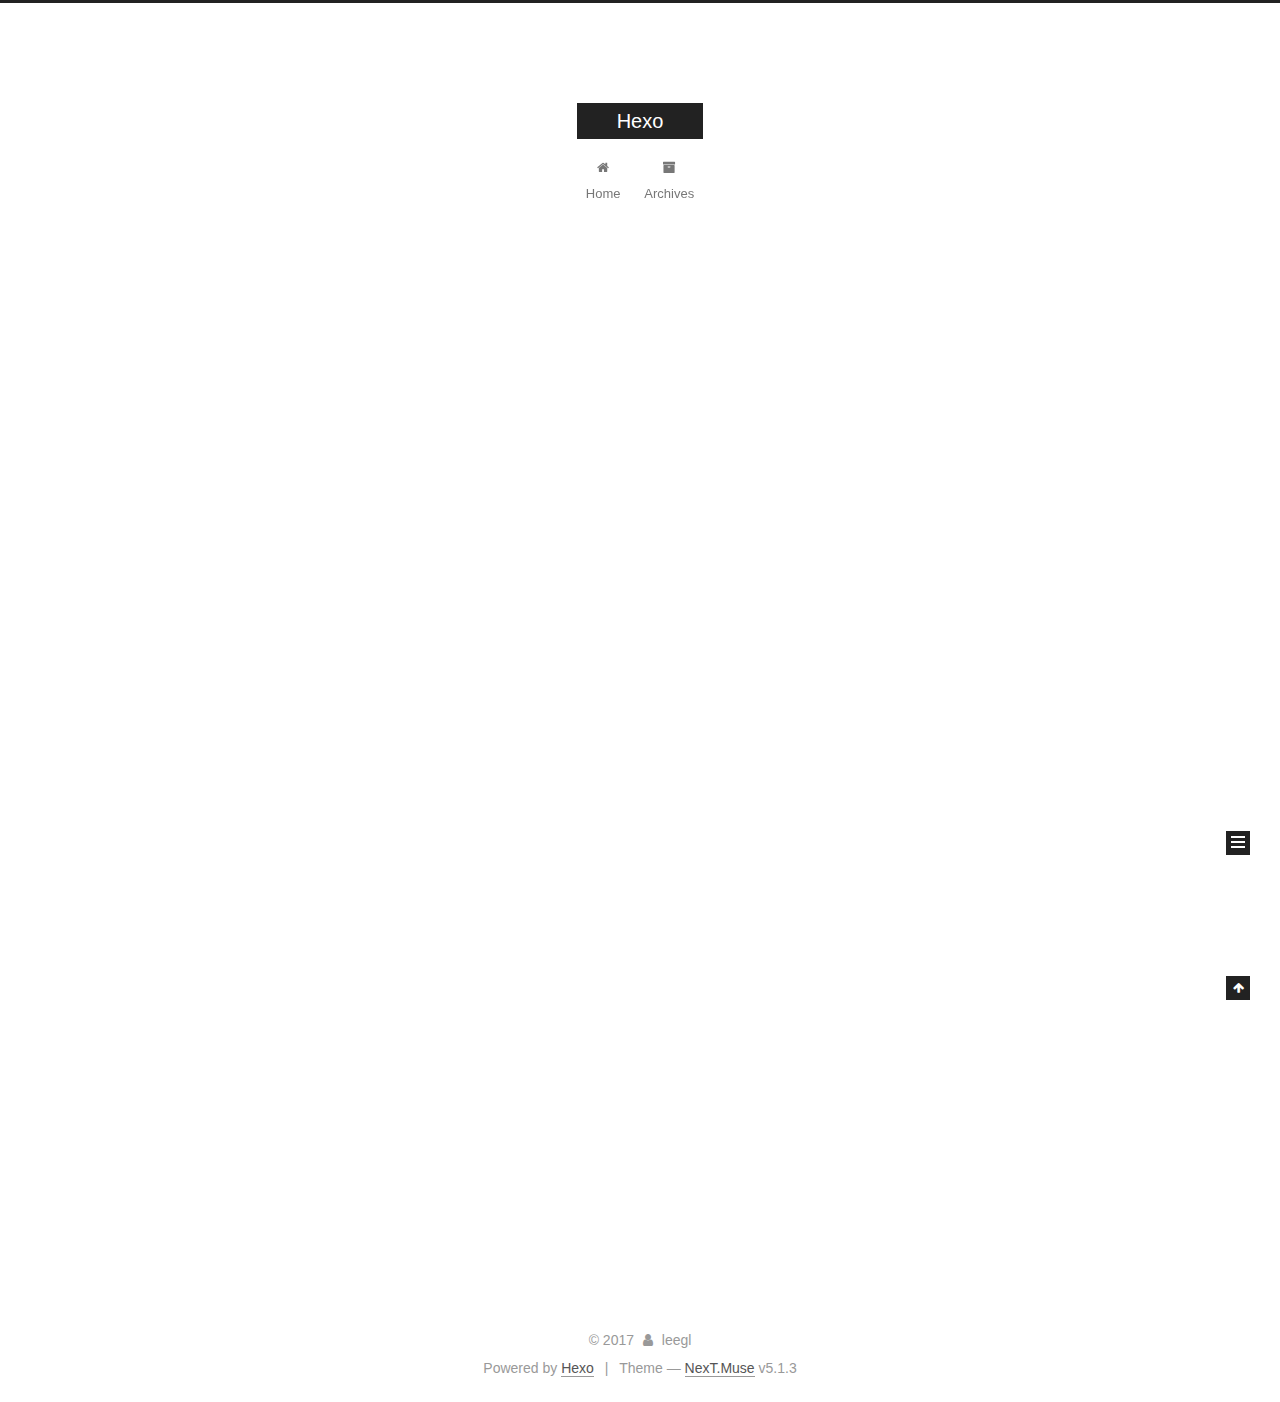
==== commit 5264b907: "Site updated: 2017-10-10 13:12:12" ====
--- a/index.html
+++ b/index.html
@@ -181,7 +181,7 @@
             
               <i class="menu-item-icon fa fa-fw fa-home"></i> <br />
             
-            Startseite
+            Home
           </a>
         </li>
       
@@ -191,7 +191,7 @@
             
               <i class="menu-item-icon fa fa-fw fa-archive"></i> <br />
             
-            Archiv
+            Archives
           </a>
         </li>
       
@@ -231,7 +231,7 @@
     <link itemprop="mainEntityOfPage" href="http://yoursite.com/2017/10/10/hello-world/">
 
     <span hidden itemprop="author" itemscope itemtype="http://schema.org/Person">
-      <meta itemprop="name" content="John Doe">
+      <meta itemprop="name" content="leegl">
       <meta itemprop="description" content="">
       <meta itemprop="image" content="/images/avatar.gif">
     </span>
@@ -257,7 +257,7 @@
                 <i class="fa fa-calendar-o"></i>
               </span>
               
-                <span class="post-meta-item-text">Veröffentlicht am</span>
+                <span class="post-meta-item-text">Posted on</span>
               
               <time title="Post created" itemprop="dateCreated datePublished" datetime="2017-10-10T10:53:43+08:00">
                 2017-10-10
@@ -378,7 +378,7 @@
         <div class="site-overview">
           <div class="site-author motion-element" itemprop="author" itemscope itemtype="http://schema.org/Person">
             
-              <p class="site-author-name" itemprop="name">John Doe</p>
+              <p class="site-author-name" itemprop="name">leegl</p>
               <p class="site-description motion-element" itemprop="description"></p>
           </div>
 
@@ -390,7 +390,7 @@
                 <a href="/archives/">
               
                   <span class="site-state-item-count">1</span>
-                  <span class="site-state-item-name">Artikel</span>
+                  <span class="site-state-item-name">posts</span>
                 </a>
               </div>
             
@@ -436,13 +436,13 @@
   <span class="with-love">
     <i class="fa fa-user"></i>
   </span>
-  <span class="author" itemprop="copyrightHolder">John Doe</span>
+  <span class="author" itemprop="copyrightHolder">leegl</span>
 
   
 </div>
 
 
-  <div class="powered-by">Erstellt mit  <a class="theme-link" target="_blank" href="https://hexo.io">Hexo</a></div>
+  <div class="powered-by">Powered by <a class="theme-link" target="_blank" href="https://hexo.io">Hexo</a></div>
 
 
 
--- a/css/main.css
+++ b/css/main.css
@@ -1822,7 +1822,7 @@
   width: 4px;
   height: 4px;
   border-radius: 50%;
-  background: #670045;
+  background: #c9b669;
 }
 .links-of-blogroll {
   font-size: 13px;
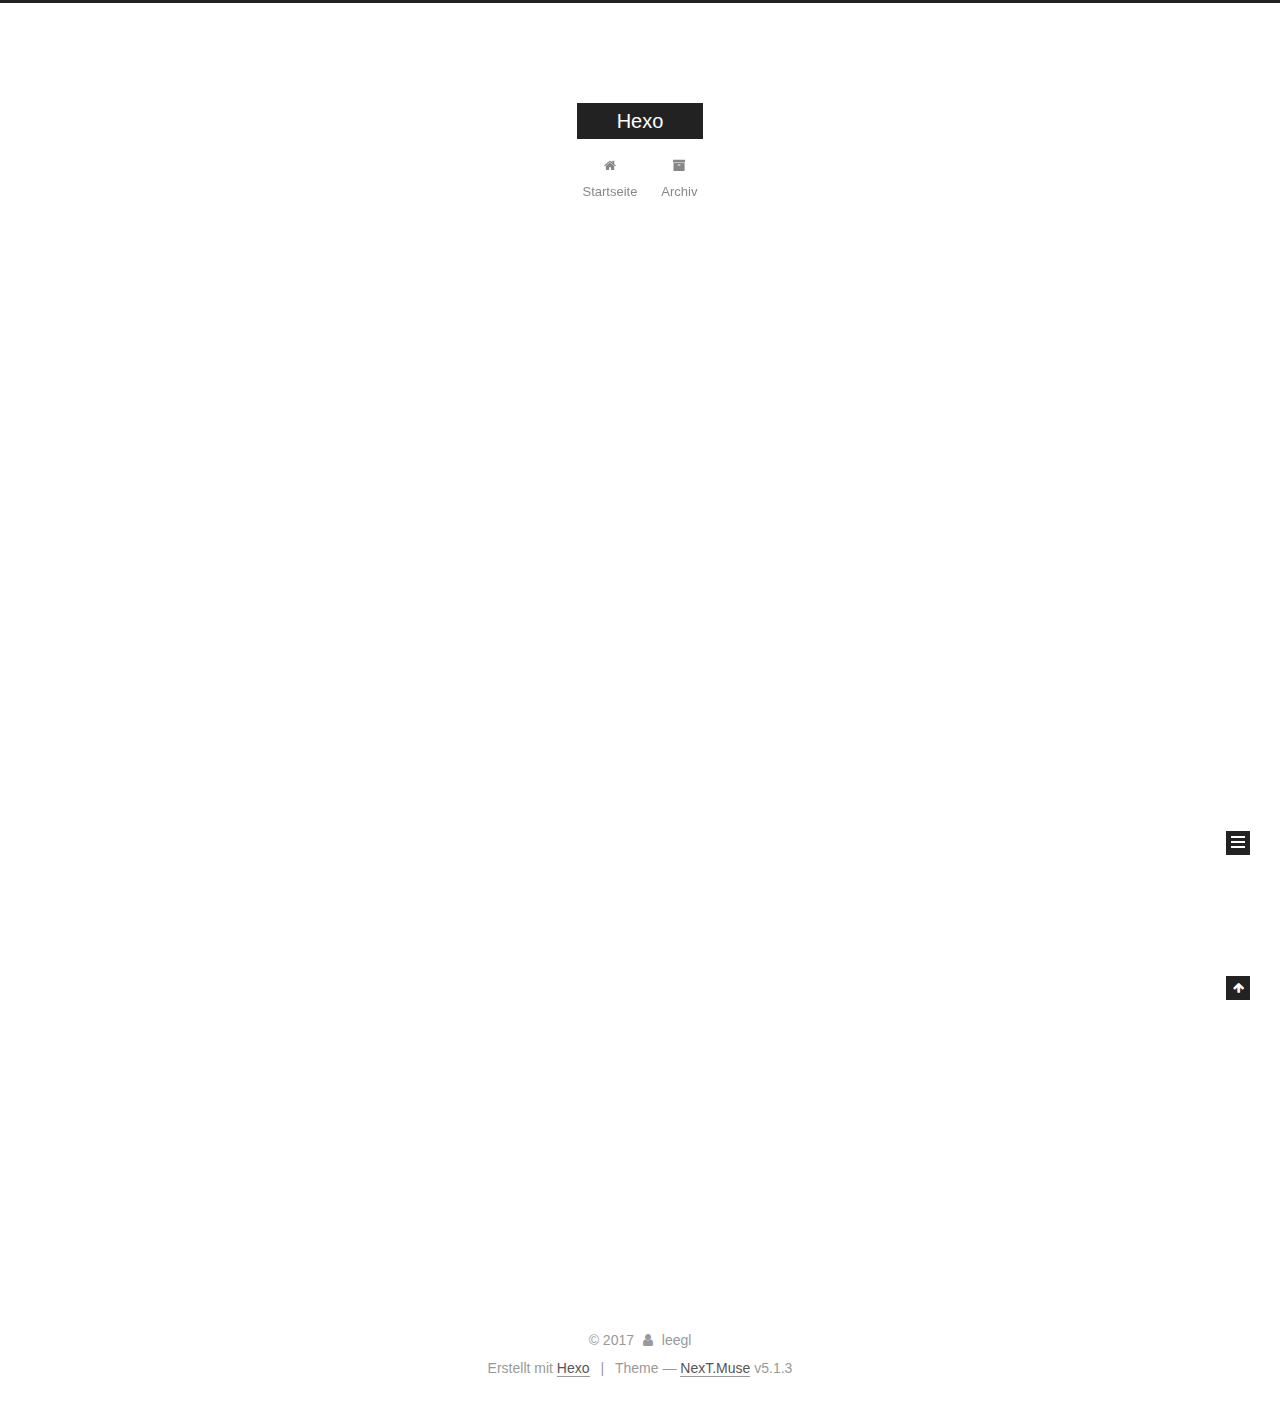
==== commit 05bc74f2: "Site updated: 2017-10-10 13:35:19" ====
--- a/index.html
+++ b/index.html
@@ -181,7 +181,7 @@
             
               <i class="menu-item-icon fa fa-fw fa-home"></i> <br />
             
-            Home
+            Startseite
           </a>
         </li>
       
@@ -191,7 +191,7 @@
             
               <i class="menu-item-icon fa fa-fw fa-archive"></i> <br />
             
-            Archives
+            Archiv
           </a>
         </li>
       
@@ -257,7 +257,7 @@
                 <i class="fa fa-calendar-o"></i>
               </span>
               
-                <span class="post-meta-item-text">Posted on</span>
+                <span class="post-meta-item-text">Veröffentlicht am</span>
               
               <time title="Post created" itemprop="dateCreated datePublished" datetime="2017-10-10T10:53:43+08:00">
                 2017-10-10
@@ -390,7 +390,7 @@
                 <a href="/archives/">
               
                   <span class="site-state-item-count">1</span>
-                  <span class="site-state-item-name">posts</span>
+                  <span class="site-state-item-name">Artikel</span>
                 </a>
               </div>
             
@@ -442,7 +442,7 @@
 </div>
 
 
-  <div class="powered-by">Powered by <a class="theme-link" target="_blank" href="https://hexo.io">Hexo</a></div>
+  <div class="powered-by">Erstellt mit  <a class="theme-link" target="_blank" href="https://hexo.io">Hexo</a></div>
 
 
 
--- a/css/main.css
+++ b/css/main.css
@@ -1822,7 +1822,7 @@
   width: 4px;
   height: 4px;
   border-radius: 50%;
-  background: #c9b669;
+  background: #6905ff;
 }
 .links-of-blogroll {
   font-size: 13px;
